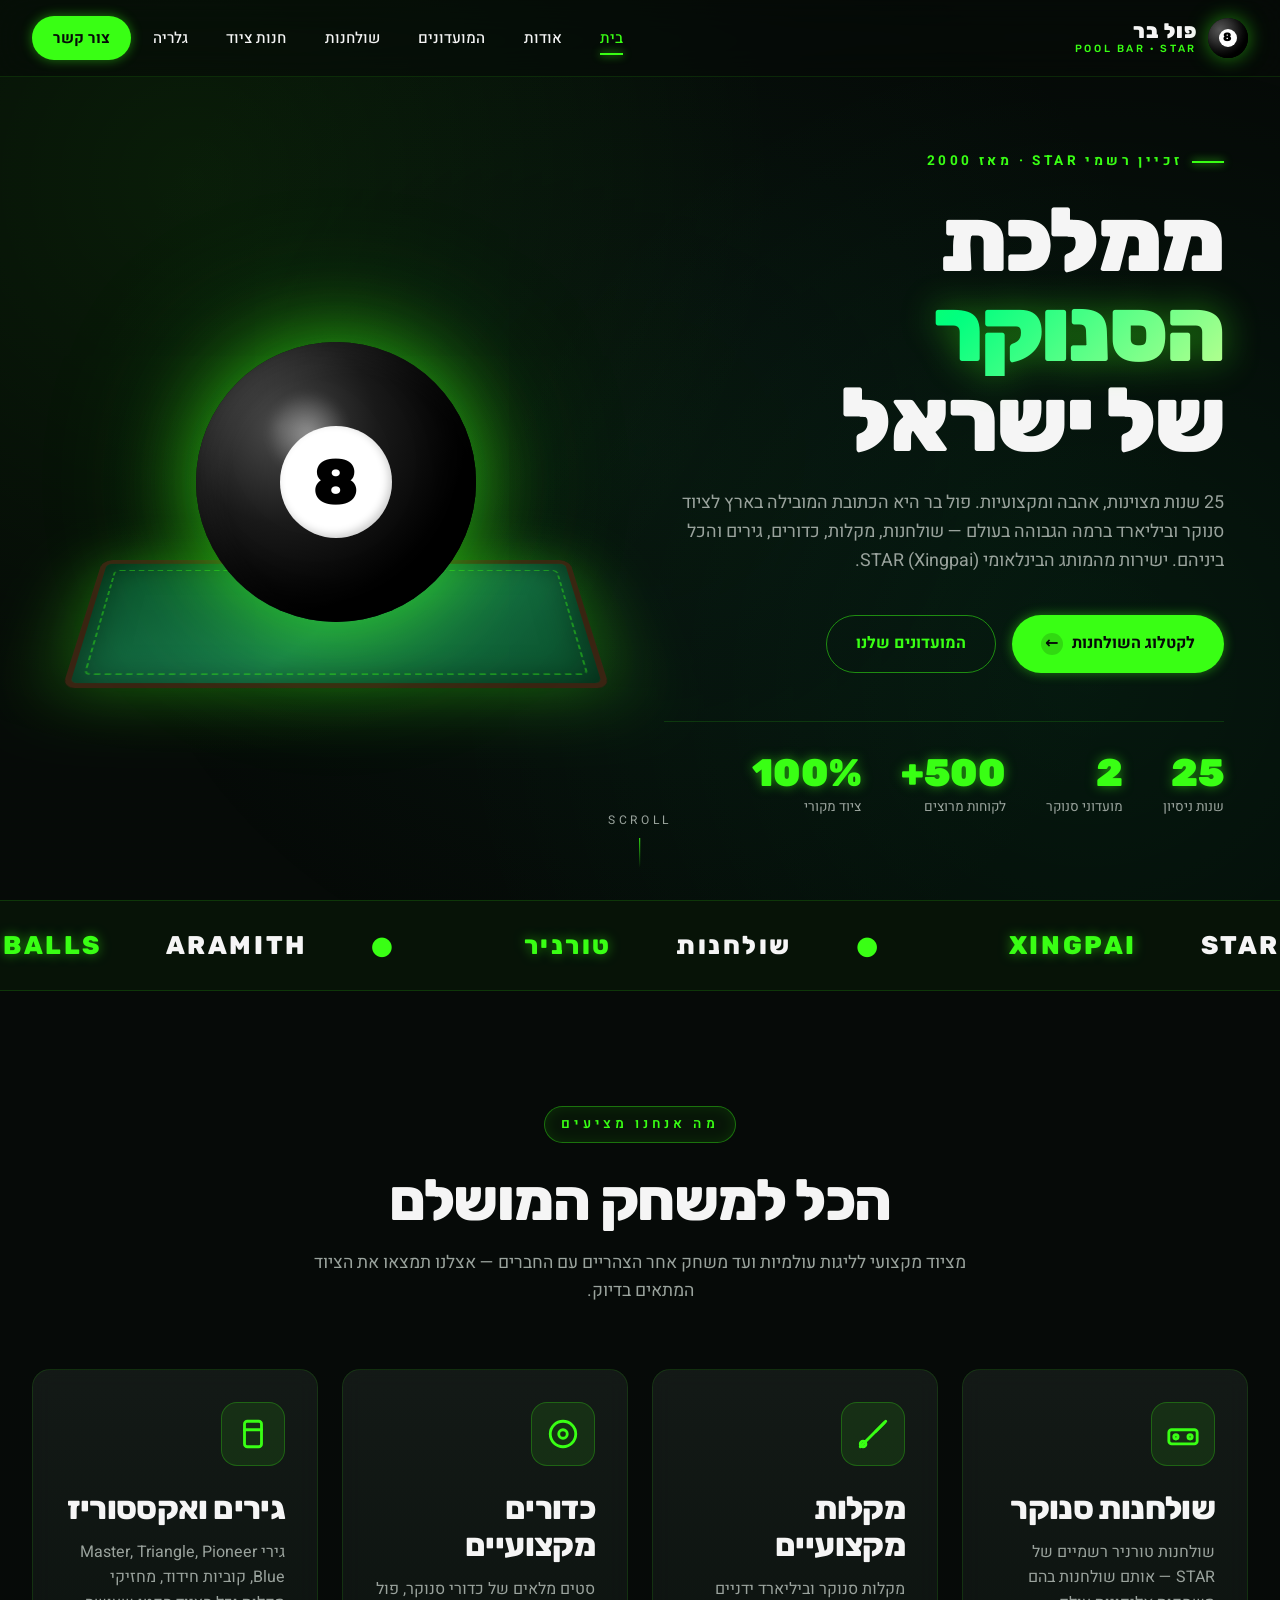
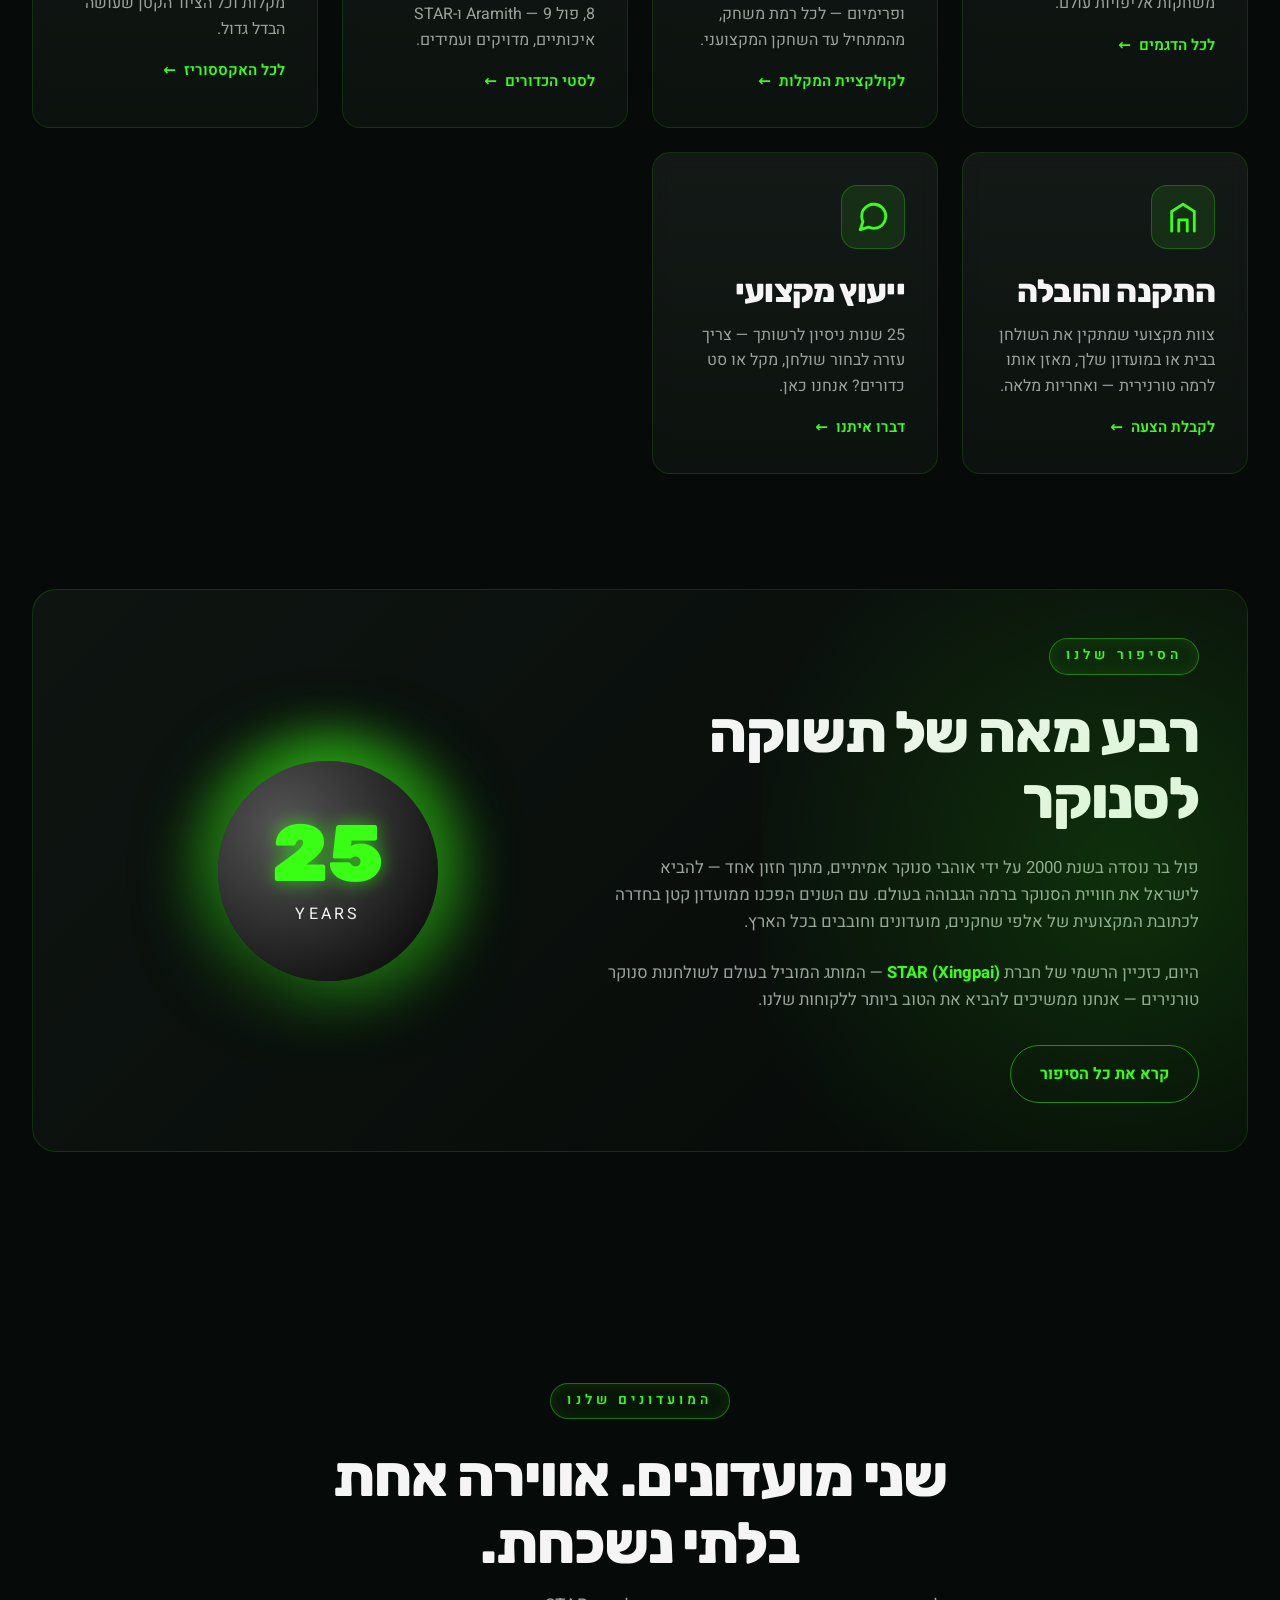
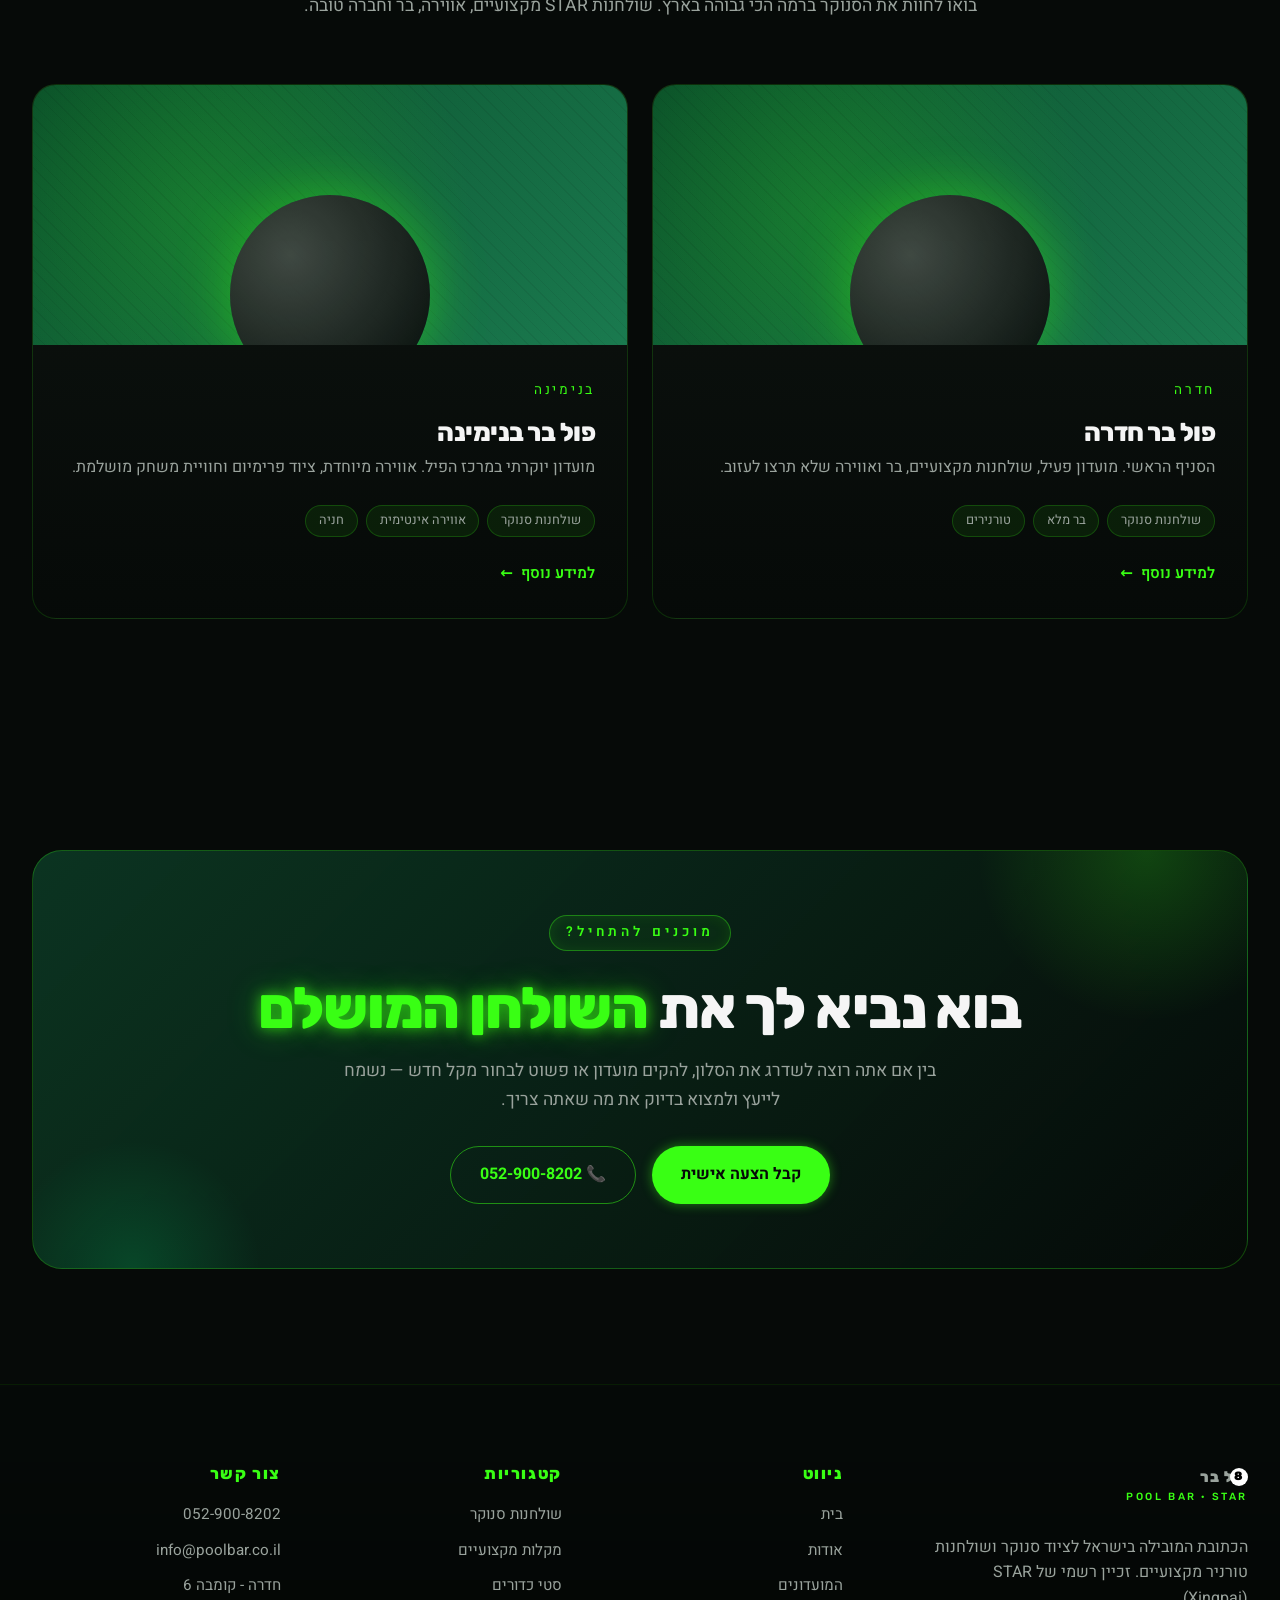
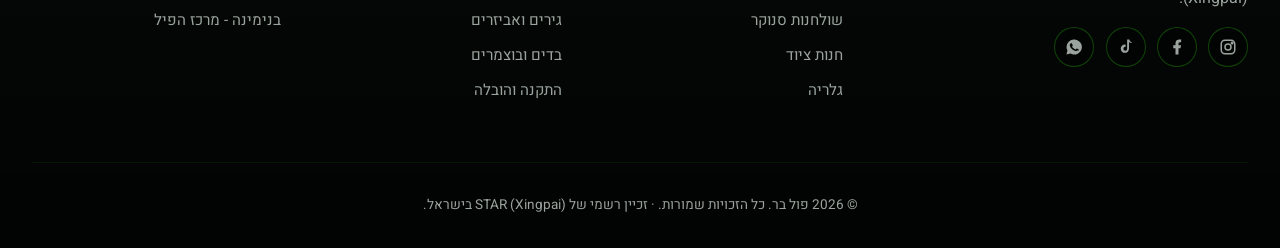
==== index.html @ 262bc98a "פול בר - אתר אינטרנט מקצועי לעסק סנוקר אתר רב-עמודי עם 7 עמודים: בית, אודות, מועדונים, שולחנות, חנות" ====
<!DOCTYPE html>
<html lang="he" dir="rtl">
<head>
  <meta charset="UTF-8" />
  <meta name="viewport" content="width=device-width, initial-scale=1.0" />
  <title>פול בר | ציוד סנוקר וביליארד מקצועי - זכיין רשמי STAR</title>
  <meta name="description" content="פול בר - 25 שנות מצוינות בעולם הסנוקר. זכיין רשמי של חברת STAR למכירת שולחנות סנוקר, מקלות, כדורים וציוד מקצועי. מועדוני סנוקר בחדרה ובנימינה." />
  <link rel="preconnect" href="https://fonts.googleapis.com" />
  <link rel="preconnect" href="https://fonts.gstatic.com" crossorigin />
  <link href="https://fonts.googleapis.com/css2?family=Heebo:wght@300;400;500;600;700;800;900&family=Rubik:wght@400;500;600;700;800;900&display=swap" rel="stylesheet" />
  <link rel="stylesheet" href="css/style.css" />
  <link rel="icon" href="data:image/svg+xml,<svg xmlns='http://www.w3.org/2000/svg' viewBox='0 0 32 32'><circle cx='16' cy='16' r='14' fill='%23000'/><circle cx='16' cy='16' r='6' fill='%23fff'/><text x='16' y='20' text-anchor='middle' font-family='Arial' font-weight='900' font-size='9' fill='%23000'>8</text></svg>" />
</head>
<body>
  <!-- Preloader -->
  <div class="preloader" id="preloader">
    <div class="preloader-ball"></div>
  </div>

  <!-- Navigation -->
  <nav class="nav" id="nav">
    <div class="container nav-inner">
      <a href="index.html" class="brand">
        <span class="brand-ball"></span>
        <span class="brand-text">
          פול בר
          <small>POOL BAR · STAR</small>
        </span>
      </a>
      <button class="menu-toggle" id="menuToggle" aria-label="Toggle menu">
        <span></span><span></span><span></span>
      </button>
      <ul class="nav-links" id="navLinks">
        <li><a href="index.html" class="active">בית</a></li>
        <li><a href="about.html">אודות</a></li>
        <li><a href="clubs.html">המועדונים</a></li>
        <li><a href="tables.html">שולחנות</a></li>
        <li><a href="shop.html">חנות ציוד</a></li>
        <li><a href="gallery.html">גלריה</a></li>
        <li><a href="contact.html" class="nav-cta">צור קשר</a></li>
      </ul>
    </div>
  </nav>

  <!-- HERO -->
  <header class="hero">
    <div class="container hero-grid">
      <div class="hero-text reveal">
        <span class="hero-eyebrow">זכיין רשמי STAR · מאז 2000</span>
        <h1 class="hero-title">
          ממלכת
          <span>הסנוקר</span>
          של ישראל
        </h1>
        <p class="hero-sub">
          25 שנות מצוינות, אהבה ומקצועיות. פול בר היא הכתובת המובילה בארץ לציוד סנוקר וביליארד ברמה הגבוהה בעולם — שולחנות, מקלות, כדורים, גירים והכל ביניהם. ישירות מהמותג הבינלאומי STAR (Xingpai).
        </p>
        <div class="hero-actions">
          <a href="tables.html" class="btn btn-primary">
            לקטלוג השולחנות
            <span class="btn-arrow">←</span>
          </a>
          <a href="clubs.html" class="btn btn-outline">המועדונים שלנו</a>
        </div>
        <div class="hero-stats">
          <div class="stat"><strong data-counter="25">25</strong><span>שנות ניסיון</span></div>
          <div class="stat"><strong data-counter="2">2</strong><span>מועדוני סנוקר</span></div>
          <div class="stat"><strong data-counter="500">500+</strong><span>לקוחות מרוצים</span></div>
          <div class="stat"><strong data-counter="100">100%</strong><span>ציוד מקורי</span></div>
        </div>
      </div>

      <div class="hero-visual">
        <div class="particles" id="particles"></div>
        <div class="orbit-balls">
          <span class="b b1"></span>
          <span class="b b2"></span>
          <span class="b b3"></span>
          <span class="b b4"></span>
        </div>
        <div class="eight-ball-3d"></div>
        <div class="pool-table-mini"></div>
      </div>
    </div>
    <div class="scroll-indicator">SCROLL</div>
  </header>

  <!-- Marquee -->
  <div class="marquee">
    <div class="marquee-track">
      <div class="marquee-item">STAR <span>XINGPAI</span></div>
      <div class="marquee-item">שולחנות <span>טורניר</span></div>
      <div class="marquee-item">ARAMITH <span>BALLS</span></div>
      <div class="marquee-item">STRACHAN <span>CLOTH</span></div>
      <div class="marquee-item">מקלות <span>פרימיום</span></div>
      <div class="marquee-item">חדרה <span>·</span> בנימינה</div>
      <div class="marquee-item">STAR <span>XINGPAI</span></div>
      <div class="marquee-item">שולחנות <span>טורניר</span></div>
      <div class="marquee-item">ARAMITH <span>BALLS</span></div>
      <div class="marquee-item">STRACHAN <span>CLOTH</span></div>
      <div class="marquee-item">מקלות <span>פרימיום</span></div>
      <div class="marquee-item">חדרה <span>·</span> בנימינה</div>
    </div>
  </div>

  <!-- Categories / What we offer -->
  <section>
    <div class="container">
      <div class="section-header reveal">
        <span class="eyebrow">מה אנחנו מציעים</span>
        <h2>הכל למשחק המושלם</h2>
        <p>מציוד מקצועי לליגות עולמיות ועד משחק אחר הצהריים עם החברים — אצלנו תמצאו את הציוד המתאים בדיוק.</p>
      </div>

      <div class="cards-grid reveal-stagger">
        <div class="card">
          <div class="card-icon">
            <svg width="34" height="34" viewBox="0 0 24 24" fill="none" stroke="currentColor" stroke-width="2" stroke-linecap="round" stroke-linejoin="round"><rect x="2" y="9" width="20" height="10" rx="2"/><circle cx="7" cy="14" r="1.5"/><circle cx="17" cy="14" r="1.5"/></svg>
          </div>
          <h3>שולחנות סנוקר</h3>
          <p>שולחנות טורניר רשמיים של STAR — אותם שולחנות בהם משחקות אליפויות עולם.</p>
          <a href="tables.html" class="card-link">לכל הדגמים</a>
        </div>

        <div class="card">
          <div class="card-icon">
            <svg width="34" height="34" viewBox="0 0 24 24" fill="none" stroke="currentColor" stroke-width="2" stroke-linecap="round" stroke-linejoin="round"><line x1="3" y1="21" x2="21" y2="3"/><circle cx="5" cy="19" r="2"/><line x1="14" y1="10" x2="20" y2="4"/></svg>
          </div>
          <h3>מקלות מקצועיים</h3>
          <p>מקלות סנוקר וביליארד ידניים ופרימיום — לכל רמת משחק, מהמתחיל עד השחקן המקצועני.</p>
          <a href="shop.html#cues" class="card-link">לקולקציית המקלות</a>
        </div>

        <div class="card">
          <div class="card-icon">
            <svg width="34" height="34" viewBox="0 0 24 24" fill="none" stroke="currentColor" stroke-width="2" stroke-linecap="round" stroke-linejoin="round"><circle cx="12" cy="12" r="9"/><circle cx="12" cy="12" r="3"/></svg>
          </div>
          <h3>כדורים מקצועיים</h3>
          <p>סטים מלאים של כדורי סנוקר, פול 8, פול 9 — Aramith ו-STAR איכותיים, מדויקים ועמידים.</p>
          <a href="shop.html#balls" class="card-link">לסטי הכדורים</a>
        </div>

        <div class="card">
          <div class="card-icon">
            <svg width="34" height="34" viewBox="0 0 24 24" fill="none" stroke="currentColor" stroke-width="2" stroke-linecap="round" stroke-linejoin="round"><rect x="6" y="3" width="12" height="18" rx="2"/><line x1="6" y1="9" x2="18" y2="9"/></svg>
          </div>
          <h3>גירים ואקססוריז</h3>
          <p>גירי Master, Triangle, Pioneer Blue, קוביות חידוד, מחזיקי מקלות וכל הציוד הקטן שעושה הבדל גדול.</p>
          <a href="shop.html#accessories" class="card-link">לכל האקססוריז</a>
        </div>

        <div class="card">
          <div class="card-icon">
            <svg width="34" height="34" viewBox="0 0 24 24" fill="none" stroke="currentColor" stroke-width="2" stroke-linecap="round" stroke-linejoin="round"><path d="M4 22V8l8-5 8 5v14"/><path d="M9 22v-8h6v8"/></svg>
          </div>
          <h3>התקנה והובלה</h3>
          <p>צוות מקצועי שמתקין את השולחן בבית או במועדון שלך, מאזן אותו לרמה טורנירית — ואחריות מלאה.</p>
          <a href="contact.html" class="card-link">לקבלת הצעה</a>
        </div>

        <div class="card">
          <div class="card-icon">
            <svg width="34" height="34" viewBox="0 0 24 24" fill="none" stroke="currentColor" stroke-width="2" stroke-linecap="round" stroke-linejoin="round"><path d="M21 11.5a8.38 8.38 0 0 1-.9 3.8 8.5 8.5 0 0 1-7.6 4.7 8.38 8.38 0 0 1-3.8-.9L3 21l1.9-5.7a8.38 8.38 0 0 1-.9-3.8 8.5 8.5 0 0 1 4.7-7.6 8.38 8.38 0 0 1 3.8-.9h.5a8.48 8.48 0 0 1 8 8v.5z"/></svg>
          </div>
          <h3>ייעוץ מקצועי</h3>
          <p>25 שנות ניסיון לרשותך — צריך עזרה לבחור שולחן, מקל או סט כדורים? אנחנו כאן.</p>
          <a href="contact.html" class="card-link">דברו איתנו</a>
        </div>
      </div>
    </div>
  </section>

  <!-- About teaser -->
  <section style="padding-top: 0;">
    <div class="container">
      <div class="feature-card reveal" style="display: grid; grid-template-columns: 1.2fr 1fr; gap: 2rem; align-items: center;">
        <div>
          <span class="eyebrow">הסיפור שלנו</span>
          <h2>רבע מאה של תשוקה לסנוקר</h2>
          <p style="color: var(--text-muted); margin: 1.5rem 0; font-size: 1.05rem;">
            פול בר נוסדה בשנת 2000 על ידי אוהבי סנוקר אמיתיים, מתוך חזון אחד — להביא לישראל את חוויית הסנוקר ברמה הגבוהה בעולם. עם השנים הפכנו ממועדון קטן בחדרה לכתובת המקצועית של אלפי שחקנים, מועדונים וחובבים בכל הארץ.
          </p>
          <p style="color: var(--text-muted); margin-bottom: 2rem; font-size: 1.05rem;">
            היום, כזכיין הרשמי של חברת <strong style="color: var(--neon-green);">STAR (Xingpai)</strong> — המותג המוביל בעולם לשולחנות סנוקר טורנירים — אנחנו ממשיכים להביא את הטוב ביותר ללקוחות שלנו.
          </p>
          <a href="about.html" class="btn btn-outline">קרא את כל הסיפור</a>
        </div>
        <div style="position: relative; height: 360px; display: flex; align-items: center; justify-content: center;">
          <div style="position: relative; width: 280px; height: 280px;">
            <div style="position: absolute; inset: 0; border-radius: 50%; background: conic-gradient(from 0deg, var(--neon-green), transparent 60%, var(--neon-green)); animation: brandSpin 8s linear infinite; opacity: 0.4; filter: blur(20px);"></div>
            <div style="position: absolute; inset: 30px; border-radius: 50%; background: radial-gradient(circle at 30% 30%, #555, #000); box-shadow: 0 0 80px rgba(57, 255, 20, 0.5);"></div>
            <div style="position: absolute; inset: 0; display: flex; align-items: center; justify-content: center;">
              <div style="text-align: center; z-index: 2;">
                <div style="font-family: var(--font-display); font-size: 5rem; font-weight: 900; color: var(--neon-green); line-height: 1; text-shadow: 0 0 20px rgba(57,255,20,0.6);">25</div>
                <div style="color: var(--white); font-size: 1rem; letter-spacing: 0.2em; margin-top: 0.5rem;">YEARS</div>
              </div>
            </div>
          </div>
        </div>
      </div>
    </div>
  </section>

  <!-- Clubs preview -->
  <section>
    <div class="container">
      <div class="section-header reveal">
        <span class="eyebrow">המועדונים שלנו</span>
        <h2>שני מועדונים. אווירה אחת בלתי נשכחת.</h2>
        <p>בואו לחוות את הסנוקר ברמה הכי גבוהה בארץ. שולחנות STAR מקצועיים, אווירה, בר וחברה טובה.</p>
      </div>
      <div class="cards-grid">
        <div class="club-card reveal">
          <div class="club-visual"></div>
          <div class="club-info">
            <span class="city">חדרה</span>
            <h3>פול בר חדרה</h3>
            <p style="color: var(--text-muted); margin: 0.5rem 0;">הסניף הראשי. מועדון פעיל, שולחנות מקצועיים, בר ואווירה שלא תרצו לעזוב.</p>
            <div class="club-features">
              <span>שולחנות סנוקר</span>
              <span>בר מלא</span>
              <span>טורנירים</span>
            </div>
            <a href="clubs.html#hadera" class="card-link">למידע נוסף</a>
          </div>
        </div>

        <div class="club-card reveal">
          <div class="club-visual"></div>
          <div class="club-info">
            <span class="city">בנימינה</span>
            <h3>פול בר בנימינה</h3>
            <p style="color: var(--text-muted); margin: 0.5rem 0;">מועדון יוקרתי במרכז הפיל. אווירה מיוחדת, ציוד פרימיום וחוויית משחק מושלמת.</p>
            <div class="club-features">
              <span>שולחנות סנוקר</span>
              <span>אווירה אינטימית</span>
              <span>חניה</span>
            </div>
            <a href="clubs.html#binyamina" class="card-link">למידע נוסף</a>
          </div>
        </div>
      </div>
    </div>
  </section>

  <!-- CTA -->
  <section>
    <div class="container">
      <div class="cta-banner reveal">
        <span class="eyebrow">מוכנים להתחיל?</span>
        <h2>בוא נביא לך את <span class="text-neon">השולחן המושלם</span></h2>
        <p>בין אם אתה רוצה לשדרג את הסלון, להקים מועדון או פשוט לבחור מקל חדש — נשמח לייעץ ולמצוא בדיוק את מה שאתה צריך.</p>
        <div class="hero-actions" style="justify-content: center;">
          <a href="contact.html" class="btn btn-primary">קבל הצעה אישית</a>
          <a href="tel:0529008202" class="btn btn-outline">📞 052-900-8202</a>
        </div>
      </div>
    </div>
  </section>

  <!-- Footer -->
  <footer class="footer">
    <div class="container">
      <div class="footer-grid">
        <div>
          <a href="index.html" class="brand" style="margin-bottom: 1rem;">
            <span class="brand-ball"></span>
            <span class="brand-text">
              פול בר
              <small>POOL BAR · STAR</small>
            </span>
          </a>
          <p style="color: var(--text-muted); margin-top: 1rem; max-width: 320px;">
            הכתובת המובילה בישראל לציוד סנוקר ושולחנות טורניר מקצועיים. זכיין רשמי של STAR (Xingpai).
          </p>
          <div class="social-links">
            <a href="#" aria-label="Instagram">
              <svg fill="none" stroke="currentColor" stroke-width="2" viewBox="0 0 24 24"><rect x="3" y="3" width="18" height="18" rx="5"/><circle cx="12" cy="12" r="4"/><circle cx="17.5" cy="6.5" r="1" fill="currentColor"/></svg>
            </a>
            <a href="#" aria-label="Facebook">
              <svg fill="currentColor" viewBox="0 0 24 24"><path d="M14 13.5h2.5l1-4H14v-2c0-1 .5-2 2-2h1.5V2.1A26.5 26.5 0 0015.1 2C12.5 2 10 3.5 10 6.5v3H7v4h3V22h4v-8.5z"/></svg>
            </a>
            <a href="#" aria-label="TikTok">
              <svg fill="currentColor" viewBox="0 0 24 24"><path d="M19.5 6.5a5.5 5.5 0 01-3.5-1.2v9a5.5 5.5 0 11-5.5-5.5c.3 0 .6 0 1 .1v3a2.5 2.5 0 102 2.4V2h3a3.5 3.5 0 003 3.5z"/></svg>
            </a>
            <a href="#" aria-label="WhatsApp">
              <svg fill="currentColor" viewBox="0 0 24 24"><path d="M12 2A10 10 0 002 12c0 1.7.4 3.3 1.2 4.7L2 22l5.4-1.4A10 10 0 1012 2zm5.4 14.1c-.2.6-1.3 1.2-1.8 1.3-.5.1-1.1.1-1.7-.1-.4-.1-.9-.3-1.6-.6-2.8-1.2-4.6-4-4.8-4.2-.1-.2-1.1-1.5-1.1-2.8s.7-2 1-2.3c.2-.2.6-.3.8-.3h.6c.2 0 .4 0 .6.5l.9 2c.1.2.1.3 0 .5l-.3.5-.4.5c-.1.1-.3.3-.1.6.2.3.8 1.3 1.8 2.1 1.2 1.1 2.2 1.4 2.5 1.5.3.1.5.1.7-.1l.8-1c.2-.2.4-.2.6-.1l1.9.9c.3.2.5.2.6.4.1.2.1.9-.2 1.5z"/></svg>
            </a>
          </div>
        </div>

        <div>
          <h4>ניווט</h4>
          <ul>
            <li><a href="index.html">בית</a></li>
            <li><a href="about.html">אודות</a></li>
            <li><a href="clubs.html">המועדונים</a></li>
            <li><a href="tables.html">שולחנות סנוקר</a></li>
            <li><a href="shop.html">חנות ציוד</a></li>
            <li><a href="gallery.html">גלריה</a></li>
          </ul>
        </div>

        <div>
          <h4>קטגוריות</h4>
          <ul>
            <li><a href="shop.html#tables">שולחנות סנוקר</a></li>
            <li><a href="shop.html#cues">מקלות מקצועיים</a></li>
            <li><a href="shop.html#balls">סטי כדורים</a></li>
            <li><a href="shop.html#chalk">גירים ואביזרים</a></li>
            <li><a href="shop.html#cloth">בדים ובוצמרים</a></li>
            <li><a href="contact.html">התקנה והובלה</a></li>
          </ul>
        </div>

        <div>
          <h4>צור קשר</h4>
          <ul>
            <li><a href="tel:0529008202">052-900-8202</a></li>
            <li><a href="mailto:info@poolbar.co.il">info@poolbar.co.il</a></li>
            <li><a href="#">חדרה - קומבה 6</a></li>
            <li><a href="#">בנימינה - מרכז הפיל</a></li>
          </ul>
        </div>
      </div>

      <div class="footer-bottom">
        <p>&copy; <span id="year">2026</span> פול בר. כל הזכויות שמורות. · זכיין רשמי של STAR (Xingpai) בישראל.</p>
      </div>
    </div>
  </footer>

  <script src="js/main.js"></script>
</body>
</html>
---- css/style.css ----
/* ============================================
   POOL BAR - Snooker Equipment & Clubs
   Premium Neon Theme
   ============================================ */

:root {
  --neon-green: #39ff14;
  --neon-green-soft: #00ff7f;
  --neon-green-dark: #0d8a2c;
  --felt-green: #0f5132;
  --felt-green-bright: #1a7a4f;
  --pool-black: #060a08;
  --pool-black-soft: #0f1612;
  --pool-gray: #1a201d;
  --chalk-blue: #2196f3;
  --ball-red: #ff2d2d;
  --ball-yellow: #ffd60a;
  --gold: #d4af37;
  --white: #f5f5f5;
  --text-muted: #9aa39d;

  --font-display: 'Rubik', 'Heebo', system-ui, -apple-system, sans-serif;
  --font-body: 'Heebo', 'Rubik', system-ui, sans-serif;

  --shadow-neon: 0 0 20px rgba(57, 255, 20, 0.6), 0 0 40px rgba(57, 255, 20, 0.3);
  --shadow-neon-soft: 0 0 12px rgba(57, 255, 20, 0.45);
  --shadow-card: 0 20px 60px rgba(0, 0, 0, 0.6);
  --shadow-deep: 0 30px 90px rgba(0, 0, 0, 0.8);
}

* { margin: 0; padding: 0; box-sizing: border-box; }

html { scroll-behavior: smooth; }

body {
  font-family: var(--font-body);
  background: var(--pool-black);
  color: var(--white);
  direction: rtl;
  overflow-x: hidden;
  line-height: 1.6;
  min-height: 100vh;
  position: relative;
}

/* Ambient background */
body::before {
  content: '';
  position: fixed;
  inset: 0;
  background:
    radial-gradient(circle at 15% 20%, rgba(57, 255, 20, 0.08), transparent 45%),
    radial-gradient(circle at 85% 75%, rgba(0, 255, 127, 0.06), transparent 50%),
    radial-gradient(circle at 50% 50%, rgba(15, 81, 50, 0.15), transparent 70%);
  pointer-events: none;
  z-index: 0;
}

body::after {
  content: '';
  position: fixed;
  inset: 0;
  background-image:
    repeating-linear-gradient(0deg, rgba(57, 255, 20, 0.02) 0 1px, transparent 1px 4px);
  pointer-events: none;
  z-index: 0;
  opacity: 0.4;
}

a { color: inherit; text-decoration: none; }
img { max-width: 100%; display: block; }
button { font: inherit; cursor: pointer; border: none; background: none; color: inherit; }

/* ============================================
   TYPOGRAPHY
   ============================================ */
h1, h2, h3, h4 {
  font-family: var(--font-display);
  font-weight: 800;
  letter-spacing: -0.02em;
  line-height: 1.15;
}

h1 { font-size: clamp(2.4rem, 6vw, 5rem); }
h2 { font-size: clamp(2rem, 4.5vw, 3.6rem); }
h3 { font-size: clamp(1.4rem, 2.5vw, 2rem); }

.text-neon {
  color: var(--neon-green);
  text-shadow: 0 0 14px rgba(57, 255, 20, 0.7), 0 0 32px rgba(57, 255, 20, 0.4);
}

.eyebrow {
  display: inline-block;
  font-size: 0.85rem;
  letter-spacing: 0.3em;
  color: var(--neon-green);
  text-transform: uppercase;
  font-weight: 600;
  padding: 0.4rem 1rem;
  border: 1px solid rgba(57, 255, 20, 0.4);
  border-radius: 999px;
  margin-bottom: 1.5rem;
  background: rgba(57, 255, 20, 0.05);
  box-shadow: inset 0 0 14px rgba(57, 255, 20, 0.1);
}

/* ============================================
   LAYOUT
   ============================================ */
.container {
  max-width: 1280px;
  margin: 0 auto;
  padding: 0 clamp(1rem, 3vw, 2rem);
  position: relative;
  z-index: 2;
}

section { padding: clamp(4rem, 9vw, 8rem) 0; position: relative; z-index: 1; }

/* ============================================
   PRELOADER
   ============================================ */
.preloader {
  position: fixed;
  inset: 0;
  background: var(--pool-black);
  display: flex;
  align-items: center;
  justify-content: center;
  z-index: 10000;
  transition: opacity 0.8s ease, visibility 0.8s;
}
.preloader.hidden { opacity: 0; visibility: hidden; }

.preloader-ball {
  width: 90px; height: 90px;
  border-radius: 50%;
  background: radial-gradient(circle at 30% 30%, #444 0%, #000 60%, #000 100%);
  position: relative;
  animation: preloaderBounce 1.2s ease-in-out infinite;
  box-shadow: 0 0 60px rgba(57, 255, 20, 0.6), inset -10px -10px 20px rgba(0,0,0,0.6);
}
.preloader-ball::after {
  content: '8';
  position: absolute;
  inset: 0; margin: auto;
  width: 38px; height: 38px;
  background: #fff;
  border-radius: 50%;
  display: flex; align-items: center; justify-content: center;
  font-weight: 900; color: #000;
  font-family: var(--font-display);
}

@keyframes preloaderBounce {
  0%, 100% { transform: translateY(0) scale(1); }
  50% { transform: translateY(-30px) scale(1.05); }
}

/* ============================================
   NAVIGATION
   ============================================ */
.nav {
  position: fixed;
  top: 0; left: 0; right: 0;
  z-index: 100;
  padding: 1rem 0;
  background: rgba(6, 10, 8, 0.6);
  backdrop-filter: blur(18px);
  -webkit-backdrop-filter: blur(18px);
  border-bottom: 1px solid rgba(57, 255, 20, 0.12);
  transition: padding 0.3s ease, background 0.3s ease;
}

.nav.scrolled {
  padding: 0.6rem 0;
  background: rgba(6, 10, 8, 0.88);
}

.nav-inner {
  display: flex;
  justify-content: space-between;
  align-items: center;
  gap: 1.5rem;
}

.brand {
  display: flex;
  align-items: center;
  gap: 0.7rem;
  font-family: var(--font-display);
  font-weight: 900;
  font-size: 1.3rem;
  letter-spacing: 0.05em;
}

.brand-ball {
  width: 40px; height: 40px;
  border-radius: 50%;
  background: radial-gradient(circle at 30% 30%, #555 0%, #000 70%);
  position: relative;
  box-shadow: 0 0 20px rgba(57, 255, 20, 0.5), inset -5px -5px 10px rgba(0,0,0,0.6);
  animation: brandSpin 8s linear infinite;
}
.brand-ball::after {
  content: '8';
  position: absolute;
  inset: 0; margin: auto;
  width: 18px; height: 18px;
  background: #fff;
  border-radius: 50%;
  display: flex; align-items: center; justify-content: center;
  font-weight: 900; color: #000;
  font-size: 0.75rem;
}

@keyframes brandSpin {
  to { transform: rotate(360deg); }
}

.brand-text { line-height: 1; }
.brand-text small {
  display: block;
  font-size: 0.65rem;
  letter-spacing: 0.25em;
  color: var(--neon-green);
  margin-top: 3px;
  font-weight: 500;
}

.nav-links {
  display: flex;
  list-style: none;
  gap: 0.4rem;
  align-items: center;
}

.nav-links a {
  display: inline-block;
  padding: 0.55rem 1rem;
  font-size: 0.95rem;
  font-weight: 500;
  border-radius: 8px;
  position: relative;
  transition: color 0.25s ease, background 0.25s ease;
}

.nav-links a::after {
  content: '';
  position: absolute;
  bottom: 4px; left: 50%;
  width: 0; height: 2px;
  background: var(--neon-green);
  box-shadow: 0 0 8px var(--neon-green);
  transition: width 0.3s ease, left 0.3s ease;
}
.nav-links a:hover::after,
.nav-links a.active::after { width: calc(100% - 2rem); left: 1rem; }
.nav-links a:hover, .nav-links a.active { color: var(--neon-green); }

.nav-cta {
  background: var(--neon-green);
  color: var(--pool-black) !important;
  padding: 0.6rem 1.3rem !important;
  border-radius: 999px !important;
  font-weight: 700 !important;
  box-shadow: var(--shadow-neon-soft);
  transition: transform 0.25s ease, box-shadow 0.25s ease;
}
.nav-cta:hover { transform: translateY(-2px); box-shadow: var(--shadow-neon); }
.nav-cta::after { display: none; }

.menu-toggle {
  display: none;
  width: 42px; height: 42px;
  border-radius: 8px;
  border: 1px solid rgba(57, 255, 20, 0.3);
  flex-direction: column;
  align-items: center;
  justify-content: center;
  gap: 5px;
}
.menu-toggle span {
  display: block;
  width: 20px; height: 2px;
  background: var(--neon-green);
  transition: transform 0.3s ease, opacity 0.3s ease;
}
.menu-toggle.active span:nth-child(1) { transform: translateY(7px) rotate(45deg); }
.menu-toggle.active span:nth-child(2) { opacity: 0; }
.menu-toggle.active span:nth-child(3) { transform: translateY(-7px) rotate(-45deg); }

@media (max-width: 960px) {
  .menu-toggle { display: flex; }
  .nav-links {
    position: fixed;
    top: 70px; left: 0; right: 0;
    flex-direction: column;
    background: rgba(6, 10, 8, 0.97);
    backdrop-filter: blur(20px);
    padding: 2rem;
    gap: 0.5rem;
    transform: translateY(-200%);
    transition: transform 0.4s ease;
    border-bottom: 1px solid rgba(57, 255, 20, 0.2);
  }
  .nav-links.open { transform: translateY(0); }
  .nav-links a { display: block; width: 100%; text-align: center; padding: 1rem; }
}

/* ============================================
   HERO
   ============================================ */
.hero {
  min-height: 100vh;
  padding: 8rem 0 4rem;
  display: flex;
  align-items: center;
  position: relative;
  overflow: hidden;
}

.hero-grid {
  display: grid;
  grid-template-columns: 1fr 1fr;
  gap: 3rem;
  align-items: center;
}

@media (max-width: 960px) {
  .hero-grid { grid-template-columns: 1fr; gap: 2rem; text-align: center; }
}

.hero-eyebrow {
  display: inline-flex;
  align-items: center;
  gap: 0.6rem;
  font-size: 0.85rem;
  letter-spacing: 0.25em;
  color: var(--neon-green);
  font-weight: 700;
  margin-bottom: 1.5rem;
  text-transform: uppercase;
}
.hero-eyebrow::before {
  content: '';
  width: 32px; height: 2px;
  background: var(--neon-green);
  box-shadow: 0 0 8px var(--neon-green);
}

.hero-title {
  font-size: clamp(2.6rem, 7vw, 6rem);
  font-weight: 900;
  line-height: 1;
  margin-bottom: 1.5rem;
}
.hero-title span {
  display: block;
  background: linear-gradient(135deg, #39ff14, #00ff7f 50%, #b8ff8f);
  -webkit-background-clip: text;
  background-clip: text;
  color: transparent;
  filter: drop-shadow(0 0 18px rgba(57, 255, 20, 0.45));
}

.hero-sub {
  font-size: clamp(1rem, 1.4vw, 1.25rem);
  color: var(--text-muted);
  margin-bottom: 2.5rem;
  max-width: 560px;
}
@media (max-width: 960px) { .hero-sub { margin-inline: auto; } }

.hero-actions {
  display: flex;
  gap: 1rem;
  flex-wrap: wrap;
}
@media (max-width: 960px) { .hero-actions { justify-content: center; } }

/* Stats row */
.hero-stats {
  display: flex;
  gap: 2.5rem;
  margin-top: 3rem;
  padding-top: 2rem;
  border-top: 1px solid rgba(57, 255, 20, 0.15);
  flex-wrap: wrap;
}
@media (max-width: 960px) { .hero-stats { justify-content: center; } }

.stat strong {
  display: block;
  font-family: var(--font-display);
  font-size: clamp(1.8rem, 3vw, 2.5rem);
  color: var(--neon-green);
  text-shadow: 0 0 12px rgba(57, 255, 20, 0.5);
  font-weight: 900;
  line-height: 1;
}
.stat span { font-size: 0.85rem; color: var(--text-muted); margin-top: 4px; display: block; }

/* Hero 3D Ball Display */
.hero-visual {
  position: relative;
  height: clamp(420px, 60vh, 620px);
  display: flex;
  align-items: center;
  justify-content: center;
}

.pool-table-mini {
  position: absolute;
  bottom: 8%;
  left: 50%;
  transform: translateX(-50%) perspective(800px) rotateX(45deg);
  width: 90%;
  height: 180px;
  background: linear-gradient(135deg, #0a4d2a, #1a7a4f 50%, #0a4d2a);
  border: 6px solid #3a2412;
  border-radius: 12px;
  box-shadow:
    0 0 80px rgba(57, 255, 20, 0.4),
    inset 0 0 40px rgba(0, 0, 0, 0.5);
}
.pool-table-mini::before {
  content: '';
  position: absolute;
  inset: 10px;
  border: 2px dashed rgba(57, 255, 20, 0.4);
  border-radius: 6px;
}

.eight-ball-3d {
  position: relative;
  width: clamp(180px, 28vw, 280px);
  aspect-ratio: 1;
  border-radius: 50%;
  background:
    radial-gradient(circle at 30% 30%, #4a4a4a 0%, #1a1a1a 35%, #000 70%);
  box-shadow:
    0 0 80px rgba(57, 255, 20, 0.6),
    0 0 160px rgba(57, 255, 20, 0.3),
    inset -25px -25px 50px rgba(0, 0, 0, 0.8),
    inset 15px 15px 30px rgba(255, 255, 255, 0.05);
  animation: ballFloat 4s ease-in-out infinite;
  z-index: 2;
}

.eight-ball-3d::before {
  content: '';
  position: absolute;
  top: 18%; left: 25%;
  width: 30%; height: 30%;
  background: radial-gradient(circle, rgba(255,255,255,0.45) 0%, transparent 70%);
  border-radius: 50%;
  filter: blur(5px);
}

.eight-ball-3d::after {
  content: '8';
  position: absolute;
  inset: 0; margin: auto;
  width: 40%; height: 40%;
  background: #fff;
  border-radius: 50%;
  display: flex;
  align-items: center;
  justify-content: center;
  font-family: var(--font-display);
  font-weight: 900;
  font-size: clamp(2.5rem, 5vw, 4.5rem);
  color: #000;
  box-shadow: inset -3px -3px 8px rgba(0,0,0,0.2);
}

@keyframes ballFloat {
  0%, 100% { transform: translateY(0) rotate(0deg); }
  50% { transform: translateY(-20px) rotate(8deg); }
}

/* Orbiting balls */
.orbit-balls {
  position: absolute;
  inset: 0;
  pointer-events: none;
}
.orbit-balls .b {
  position: absolute;
  width: 38px; height: 38px;
  border-radius: 50%;
  top: 50%; left: 50%;
  transform-origin: 0 0;
}
.orbit-balls .b::after {
  content: '';
  position: absolute;
  top: 15%; left: 25%;
  width: 30%; height: 30%;
  background: radial-gradient(circle, rgba(255,255,255,0.5), transparent 70%);
  border-radius: 50%;
  filter: blur(2px);
}
.orbit-balls .b1 { background: radial-gradient(circle at 30% 30%, #ff9a3c, #d62828); animation: orbit1 12s linear infinite; }
.orbit-balls .b2 { background: radial-gradient(circle at 30% 30%, #ffd60a, #b89200); animation: orbit2 16s linear infinite; }
.orbit-balls .b3 { background: radial-gradient(circle at 30% 30%, #6acdff, #1f6db0); animation: orbit3 20s linear infinite; }
.orbit-balls .b4 { background: radial-gradient(circle at 30% 30%, #fff, #d0d0d0); animation: orbit4 14s linear infinite; }

@keyframes orbit1 {
  from { transform: rotate(0deg) translateX(200px) rotate(0deg); }
  to { transform: rotate(360deg) translateX(200px) rotate(-360deg); }
}
@keyframes orbit2 {
  from { transform: rotate(120deg) translateX(230px) rotate(-120deg); }
  to { transform: rotate(480deg) translateX(230px) rotate(-480deg); }
}
@keyframes orbit3 {
  from { transform: rotate(240deg) translateX(180px) rotate(-240deg); }
  to { transform: rotate(600deg) translateX(180px) rotate(-600deg); }
}
@keyframes orbit4 {
  from { transform: rotate(60deg) translateX(250px) rotate(-60deg); }
  to { transform: rotate(420deg) translateX(250px) rotate(-420deg); }
}

@media (max-width: 600px) {
  .orbit-balls .b { width: 26px; height: 26px; }
  @keyframes orbit1 {
    from { transform: rotate(0deg) translateX(130px) rotate(0deg); }
    to { transform: rotate(360deg) translateX(130px) rotate(-360deg); }
  }
}

/* Floating particles */
.particles {
  position: absolute;
  inset: 0;
  pointer-events: none;
  overflow: hidden;
}
.particle {
  position: absolute;
  width: 4px; height: 4px;
  background: var(--neon-green);
  border-radius: 50%;
  box-shadow: 0 0 10px var(--neon-green);
  opacity: 0;
  animation: float 8s linear infinite;
}
@keyframes float {
  0% { transform: translateY(100vh) translateX(0); opacity: 0; }
  10% { opacity: 0.9; }
  90% { opacity: 0.9; }
  100% { transform: translateY(-10vh) translateX(50px); opacity: 0; }
}

/* ============================================
   BUTTONS
   ============================================ */
.btn {
  display: inline-flex;
  align-items: center;
  gap: 0.6rem;
  padding: 0.95rem 1.8rem;
  border-radius: 999px;
  font-weight: 700;
  font-size: 1rem;
  cursor: pointer;
  transition: transform 0.25s ease, box-shadow 0.25s ease, background 0.25s ease;
  position: relative;
  overflow: hidden;
  text-decoration: none;
  white-space: nowrap;
}
.btn-primary {
  background: var(--neon-green);
  color: var(--pool-black);
  box-shadow: var(--shadow-neon-soft);
}
.btn-primary:hover {
  transform: translateY(-3px);
  box-shadow: var(--shadow-neon);
}
.btn-primary::before {
  content: '';
  position: absolute;
  inset: 0;
  background: linear-gradient(120deg, transparent 30%, rgba(255,255,255,0.4) 50%, transparent 70%);
  transform: translateX(-100%);
  transition: transform 0.6s ease;
}
.btn-primary:hover::before { transform: translateX(100%); }

.btn-outline {
  background: transparent;
  color: var(--neon-green);
  border: 1.5px solid rgba(57, 255, 20, 0.5);
}
.btn-outline:hover {
  background: rgba(57, 255, 20, 0.1);
  border-color: var(--neon-green);
  box-shadow: var(--shadow-neon-soft);
  transform: translateY(-3px);
}

.btn-arrow {
  width: 22px; height: 22px;
  border-radius: 50%;
  background: rgba(0,0,0,0.15);
  display: inline-flex;
  align-items: center;
  justify-content: center;
}

/* ============================================
   SECTION HEADERS
   ============================================ */
.section-header {
  text-align: center;
  max-width: 700px;
  margin: 0 auto 4rem;
}
.section-header p {
  color: var(--text-muted);
  margin-top: 1rem;
  font-size: 1.1rem;
}

/* ============================================
   CARDS
   ============================================ */
.cards-grid {
  display: grid;
  grid-template-columns: repeat(auto-fit, minmax(280px, 1fr));
  gap: 1.5rem;
}

.card {
  position: relative;
  padding: 2rem;
  background: linear-gradient(180deg, rgba(26, 32, 29, 0.7), rgba(15, 22, 18, 0.7));
  border: 1px solid rgba(57, 255, 20, 0.12);
  border-radius: 18px;
  overflow: hidden;
  transition: transform 0.35s ease, border-color 0.35s ease, box-shadow 0.35s ease;
  backdrop-filter: blur(10px);
}

.card::before {
  content: '';
  position: absolute;
  inset: -1px;
  border-radius: 18px;
  padding: 1px;
  background: linear-gradient(135deg, var(--neon-green), transparent 50%);
  -webkit-mask:
    linear-gradient(#000 0 0) content-box,
    linear-gradient(#000 0 0);
  -webkit-mask-composite: xor;
          mask-composite: exclude;
  opacity: 0;
  transition: opacity 0.4s ease;
  pointer-events: none;
}

.card:hover {
  transform: translateY(-8px);
  border-color: rgba(57, 255, 20, 0.4);
  box-shadow: 0 25px 50px rgba(0,0,0,0.5), 0 0 60px rgba(57, 255, 20, 0.15);
}
.card:hover::before { opacity: 1; }

.card-icon {
  width: 64px; height: 64px;
  border-radius: 16px;
  background: rgba(57, 255, 20, 0.1);
  border: 1px solid rgba(57, 255, 20, 0.25);
  display: flex;
  align-items: center;
  justify-content: center;
  font-size: 1.8rem;
  margin-bottom: 1.5rem;
  position: relative;
  color: var(--neon-green);
}
.card-icon::after {
  content: '';
  position: absolute;
  inset: 0;
  border-radius: 16px;
  box-shadow: 0 0 30px rgba(57, 255, 20, 0.4);
  opacity: 0;
  transition: opacity 0.3s ease;
}
.card:hover .card-icon::after { opacity: 1; }

.card h3 {
  margin-bottom: 0.8rem;
  color: var(--white);
}
.card p { color: var(--text-muted); margin-bottom: 1rem; }

.card-link {
  display: inline-flex;
  align-items: center;
  gap: 0.5rem;
  color: var(--neon-green);
  font-weight: 600;
  font-size: 0.95rem;
}
.card-link::after {
  content: '←';
  transition: transform 0.3s ease;
}
.card:hover .card-link::after { transform: translateX(-6px); }

/* ============================================
   FEATURE CARDS (big)
   ============================================ */
.feature-card {
  position: relative;
  padding: 3rem;
  border-radius: 24px;
  background: linear-gradient(135deg, rgba(15, 22, 18, 0.95), rgba(6, 10, 8, 0.95));
  border: 1px solid rgba(57, 255, 20, 0.15);
  overflow: hidden;
}
.feature-card::before {
  content: '';
  position: absolute;
  top: -50%; right: -20%;
  width: 60%; height: 200%;
  background: radial-gradient(circle, rgba(57, 255, 20, 0.15), transparent 60%);
  pointer-events: none;
}

/* ============================================
   FOOTER
   ============================================ */
.footer {
  background: linear-gradient(180deg, transparent, rgba(0,0,0,0.6));
  padding: 5rem 0 2rem;
  border-top: 1px solid rgba(57, 255, 20, 0.1);
  position: relative;
  z-index: 2;
}

.footer-grid {
  display: grid;
  grid-template-columns: 1.5fr 1fr 1fr 1fr;
  gap: 2rem;
  margin-bottom: 3rem;
}
@media (max-width: 768px) { .footer-grid { grid-template-columns: 1fr 1fr; } }
@media (max-width: 480px) { .footer-grid { grid-template-columns: 1fr; } }

.footer h4 {
  font-size: 1rem;
  color: var(--neon-green);
  margin-bottom: 1.2rem;
  letter-spacing: 0.1em;
  text-transform: uppercase;
}
.footer ul { list-style: none; }
.footer li { margin-bottom: 0.6rem; }
.footer a {
  color: var(--text-muted);
  font-size: 0.95rem;
  transition: color 0.25s ease, transform 0.25s ease;
  display: inline-block;
}
.footer a:hover { color: var(--neon-green); transform: translateX(-3px); }

.footer-bottom {
  padding-top: 2rem;
  border-top: 1px solid rgba(57, 255, 20, 0.08);
  text-align: center;
  color: var(--text-muted);
  font-size: 0.85rem;
}

.social-links {
  display: flex;
  gap: 0.7rem;
  margin-top: 1rem;
}
.social-links a {
  width: 40px; height: 40px;
  border-radius: 50%;
  border: 1px solid rgba(57, 255, 20, 0.25);
  display: flex;
  align-items: center;
  justify-content: center;
  transition: all 0.25s ease;
  background: rgba(0,0,0,0.3);
}
.social-links a:hover {
  background: var(--neon-green);
  color: var(--pool-black);
  transform: translateY(-3px) scale(1.05);
  box-shadow: var(--shadow-neon-soft);
}
.social-links svg { width: 18px; height: 18px; }

/* ============================================
   REVEAL ON SCROLL
   ============================================ */
.reveal {
  opacity: 0;
  transform: translateY(40px);
  transition: opacity 0.8s ease, transform 0.8s ease;
}
.reveal.visible {
  opacity: 1;
  transform: translateY(0);
}
.reveal-stagger > * {
  opacity: 0;
  transform: translateY(30px);
  transition: opacity 0.7s ease, transform 0.7s ease;
}
.reveal-stagger.visible > * { opacity: 1; transform: translateY(0); }
.reveal-stagger.visible > *:nth-child(1) { transition-delay: 0.05s; }
.reveal-stagger.visible > *:nth-child(2) { transition-delay: 0.15s; }
.reveal-stagger.visible > *:nth-child(3) { transition-delay: 0.25s; }
.reveal-stagger.visible > *:nth-child(4) { transition-delay: 0.35s; }
.reveal-stagger.visible > *:nth-child(5) { transition-delay: 0.45s; }
.reveal-stagger.visible > *:nth-child(6) { transition-delay: 0.55s; }
.reveal-stagger.visible > *:nth-child(7) { transition-delay: 0.65s; }
.reveal-stagger.visible > *:nth-child(8) { transition-delay: 0.75s; }

/* ============================================
   MARQUEE STRIP
   ============================================ */
.marquee {
  overflow: hidden;
  padding: 1.5rem 0;
  background: rgba(57, 255, 20, 0.04);
  border-top: 1px solid rgba(57, 255, 20, 0.15);
  border-bottom: 1px solid rgba(57, 255, 20, 0.15);
  position: relative;
  z-index: 2;
}
.marquee-track {
  display: flex;
  gap: 4rem;
  white-space: nowrap;
  animation: marquee 30s linear infinite;
  align-items: center;
}
.marquee-item {
  font-family: var(--font-display);
  font-size: clamp(1.2rem, 2vw, 1.8rem);
  font-weight: 800;
  color: var(--white);
  text-transform: uppercase;
  letter-spacing: 0.1em;
  display: flex;
  align-items: center;
  gap: 4rem;
}
.marquee-item span { color: var(--neon-green); text-shadow: 0 0 12px rgba(57, 255, 20, 0.5); }
.marquee-item::after {
  content: '●';
  color: var(--neon-green);
  margin-right: 4rem;
}
@keyframes marquee {
  from { transform: translateX(0); }
  to { transform: translateX(-50%); }
}

/* ============================================
   PRODUCT CARDS (shop)
   ============================================ */
.product-card {
  position: relative;
  background: linear-gradient(180deg, rgba(15, 22, 18, 0.9), rgba(6, 10, 8, 0.95));
  border: 1px solid rgba(57, 255, 20, 0.15);
  border-radius: 20px;
  overflow: hidden;
  transition: transform 0.4s ease, border-color 0.4s ease, box-shadow 0.4s ease;
}
.product-card:hover {
  transform: translateY(-10px);
  border-color: rgba(57, 255, 20, 0.5);
  box-shadow: 0 30px 60px rgba(0,0,0,0.6), 0 0 80px rgba(57, 255, 20, 0.15);
}

.product-image {
  height: 240px;
  background: linear-gradient(135deg, rgba(15, 81, 50, 0.6), rgba(6, 10, 8, 0.9));
  display: flex;
  align-items: center;
  justify-content: center;
  position: relative;
  overflow: hidden;
}
.product-image::before {
  content: '';
  position: absolute;
  inset: 0;
  background: radial-gradient(circle at 50% 50%, rgba(57, 255, 20, 0.18), transparent 70%);
}

.product-image svg, .product-image .visual {
  position: relative;
  z-index: 2;
  max-width: 70%;
  max-height: 75%;
  filter: drop-shadow(0 10px 30px rgba(0,0,0,0.6));
}

.product-info { padding: 1.75rem; }
.product-tag {
  display: inline-block;
  font-size: 0.7rem;
  padding: 0.25rem 0.7rem;
  background: rgba(57, 255, 20, 0.15);
  color: var(--neon-green);
  border-radius: 999px;
  letter-spacing: 0.1em;
  text-transform: uppercase;
  margin-bottom: 0.7rem;
  font-weight: 600;
}
.product-info h3 { font-size: 1.3rem; margin-bottom: 0.5rem; }
.product-info p { color: var(--text-muted); font-size: 0.9rem; margin-bottom: 1.2rem; }

.product-actions {
  display: flex;
  justify-content: space-between;
  align-items: center;
}
.product-price {
  font-family: var(--font-display);
  font-weight: 800;
  font-size: 1.3rem;
  color: var(--neon-green);
}
.product-price small { color: var(--text-muted); font-size: 0.75rem; font-weight: 400; }

.product-btn {
  padding: 0.6rem 1.2rem;
  background: rgba(57, 255, 20, 0.1);
  border: 1px solid rgba(57, 255, 20, 0.3);
  color: var(--neon-green);
  border-radius: 999px;
  font-weight: 600;
  font-size: 0.85rem;
  transition: all 0.25s ease;
}
.product-btn:hover {
  background: var(--neon-green);
  color: var(--pool-black);
  box-shadow: var(--shadow-neon-soft);
}

/* ============================================
   PAGE HEADER
   ============================================ */
.page-header {
  padding: 10rem 0 5rem;
  text-align: center;
  position: relative;
  background:
    radial-gradient(ellipse at top, rgba(57, 255, 20, 0.15), transparent 60%);
}
.page-header h1 { margin-bottom: 1rem; }
.page-header p { color: var(--text-muted); max-width: 600px; margin: 0 auto; font-size: 1.15rem; }
.breadcrumb {
  display: inline-flex;
  align-items: center;
  gap: 0.5rem;
  color: var(--text-muted);
  font-size: 0.85rem;
  margin-bottom: 2rem;
  letter-spacing: 0.1em;
}
.breadcrumb a { color: var(--neon-green); }
.breadcrumb span { opacity: 0.5; }

/* ============================================
   TIMELINE (about)
   ============================================ */
.timeline {
  position: relative;
  max-width: 900px;
  margin: 0 auto;
  padding: 2rem 0;
}
.timeline::before {
  content: '';
  position: absolute;
  top: 0; bottom: 0;
  right: 50%;
  width: 2px;
  background: linear-gradient(180deg, transparent, var(--neon-green), transparent);
  box-shadow: 0 0 12px rgba(57, 255, 20, 0.6);
}

.timeline-item {
  position: relative;
  width: 50%;
  padding: 1.5rem 3rem;
}
.timeline-item:nth-child(odd) { margin-right: 50%; text-align: left; padding-left: 3rem; padding-right: 1rem; }
.timeline-item:nth-child(even) { margin-left: 50%; text-align: right; padding-right: 3rem; padding-left: 1rem; }

.timeline-item::before {
  content: '';
  position: absolute;
  top: 2rem;
  width: 20px; height: 20px;
  border-radius: 50%;
  background: radial-gradient(circle at 30% 30%, #4a4a4a, #000);
  border: 3px solid var(--neon-green);
  box-shadow: 0 0 20px rgba(57, 255, 20, 0.7);
  z-index: 2;
}
.timeline-item:nth-child(odd)::before { right: calc(-10px - 50%); transform: translateX(50%); }
.timeline-item:nth-child(odd)::before { right: -10px; left: auto; }
.timeline-item:nth-child(even)::before { left: -10px; right: auto; }

.timeline-content {
  background: rgba(15, 22, 18, 0.85);
  border: 1px solid rgba(57, 255, 20, 0.2);
  border-radius: 16px;
  padding: 1.5rem;
  backdrop-filter: blur(10px);
  transition: transform 0.3s ease, border-color 0.3s ease;
}
.timeline-content:hover {
  transform: scale(1.02);
  border-color: rgba(57, 255, 20, 0.5);
}
.timeline-year {
  display: inline-block;
  font-family: var(--font-display);
  font-size: 1.5rem;
  font-weight: 900;
  color: var(--neon-green);
  margin-bottom: 0.5rem;
  text-shadow: 0 0 12px rgba(57, 255, 20, 0.5);
}
.timeline-content h4 { font-size: 1.2rem; margin-bottom: 0.5rem; }
.timeline-content p { color: var(--text-muted); font-size: 0.95rem; }

@media (max-width: 768px) {
  .timeline::before { right: 20px; }
  .timeline-item { width: 100%; margin-right: 0 !important; margin-left: 0 !important; padding-right: 50px !important; padding-left: 1rem !important; text-align: right !important; }
  .timeline-item::before { right: 10px !important; left: auto !important; transform: none !important; }
}

/* ============================================
   CLUB CARDS
   ============================================ */
.club-card {
  position: relative;
  border-radius: 24px;
  overflow: hidden;
  background: linear-gradient(180deg, rgba(15, 22, 18, 0.95), rgba(6, 10, 8, 0.95));
  border: 1px solid rgba(57, 255, 20, 0.15);
  transition: transform 0.4s ease, border-color 0.4s ease, box-shadow 0.4s ease;
}
.club-card:hover {
  transform: translateY(-8px);
  border-color: rgba(57, 255, 20, 0.4);
  box-shadow: 0 30px 60px rgba(0,0,0,0.6), 0 0 80px rgba(57, 255, 20, 0.15);
}

.club-visual {
  height: 260px;
  position: relative;
  overflow: hidden;
  background: linear-gradient(135deg, #0a4d2a, #1a7a4f);
}
.club-visual::before {
  content: '';
  position: absolute;
  inset: 0;
  background:
    repeating-linear-gradient(45deg, transparent 0 8px, rgba(0,0,0,0.06) 8px 9px),
    radial-gradient(circle at 30% 50%, rgba(57, 255, 20, 0.2), transparent 60%);
}
.club-visual::after {
  content: '';
  position: absolute;
  bottom: -50px;
  left: 50%;
  transform: translateX(-50%);
  width: 200px; height: 200px;
  border-radius: 50%;
  background: radial-gradient(circle at 30% 30%, #444, #000);
  box-shadow: 0 0 60px rgba(57, 255, 20, 0.5);
  opacity: 0.9;
}

.club-info { padding: 2rem; }
.club-info h3 { font-size: 1.6rem; margin-bottom: 0.5rem; }
.club-info .city {
  display: inline-block;
  font-size: 0.85rem;
  letter-spacing: 0.2em;
  color: var(--neon-green);
  margin-bottom: 1rem;
  text-transform: uppercase;
}

.club-features {
  display: flex;
  flex-wrap: wrap;
  gap: 0.5rem;
  margin: 1.5rem 0;
}
.club-features span {
  padding: 0.3rem 0.8rem;
  background: rgba(57, 255, 20, 0.08);
  border: 1px solid rgba(57, 255, 20, 0.2);
  border-radius: 999px;
  font-size: 0.8rem;
  color: var(--text-muted);
}

.club-meta {
  padding-top: 1.5rem;
  border-top: 1px solid rgba(57, 255, 20, 0.1);
  display: flex;
  flex-direction: column;
  gap: 0.6rem;
  font-size: 0.95rem;
  color: var(--text-muted);
}
.club-meta div { display: flex; gap: 0.6rem; align-items: center; }
.club-meta strong { color: var(--white); font-weight: 600; }

/* ============================================
   GALLERY
   ============================================ */
.gallery-grid {
  display: grid;
  grid-template-columns: repeat(auto-fit, minmax(280px, 1fr));
  gap: 1rem;
}

.gallery-item {
  position: relative;
  aspect-ratio: 4 / 3;
  border-radius: 16px;
  overflow: hidden;
  cursor: pointer;
  border: 1px solid rgba(57, 255, 20, 0.15);
  transition: transform 0.4s ease, box-shadow 0.4s ease;
}
.gallery-item:hover {
  transform: scale(1.03);
  box-shadow: 0 20px 50px rgba(0,0,0,0.5), 0 0 60px rgba(57, 255, 20, 0.2);
}

.gallery-item:nth-child(3n+1) { grid-row: span 1; }
.gallery-item-visual {
  position: absolute;
  inset: 0;
  background: linear-gradient(135deg, #0a4d2a, #1a7a4f);
}
.gallery-item-overlay {
  position: absolute;
  inset: 0;
  background: linear-gradient(180deg, transparent 50%, rgba(0,0,0,0.85));
  display: flex;
  align-items: flex-end;
  padding: 1.5rem;
  transition: opacity 0.3s ease;
}
.gallery-item-overlay h4 { color: var(--white); font-size: 1.1rem; }
.gallery-item-overlay span { color: var(--neon-green); font-size: 0.8rem; letter-spacing: 0.1em; }

/* ============================================
   CONTACT FORM
   ============================================ */
.contact-grid {
  display: grid;
  grid-template-columns: 1fr 1fr;
  gap: 3rem;
}
@media (max-width: 880px) { .contact-grid { grid-template-columns: 1fr; } }

.contact-form {
  background: linear-gradient(180deg, rgba(15, 22, 18, 0.85), rgba(6, 10, 8, 0.9));
  border: 1px solid rgba(57, 255, 20, 0.2);
  border-radius: 24px;
  padding: 2.5rem;
}

.form-group { margin-bottom: 1.5rem; }
.form-group label {
  display: block;
  margin-bottom: 0.5rem;
  color: var(--text-muted);
  font-size: 0.9rem;
  font-weight: 500;
}
.form-input, .form-textarea, .form-select {
  width: 100%;
  padding: 0.95rem 1.1rem;
  background: rgba(0, 0, 0, 0.4);
  border: 1px solid rgba(57, 255, 20, 0.15);
  border-radius: 12px;
  color: var(--white);
  font-family: var(--font-body);
  font-size: 1rem;
  transition: border-color 0.25s ease, box-shadow 0.25s ease;
}
.form-input:focus, .form-textarea:focus, .form-select:focus {
  outline: none;
  border-color: var(--neon-green);
  box-shadow: 0 0 0 3px rgba(57, 255, 20, 0.15);
}
.form-textarea { resize: vertical; min-height: 130px; }

.contact-info {
  display: flex;
  flex-direction: column;
  gap: 1.5rem;
}
.contact-card {
  padding: 1.75rem;
  background: rgba(15, 22, 18, 0.6);
  border: 1px solid rgba(57, 255, 20, 0.15);
  border-radius: 18px;
  display: flex;
  gap: 1.2rem;
  align-items: flex-start;
  transition: transform 0.25s ease, border-color 0.25s ease;
}
.contact-card:hover { transform: translateX(-6px); border-color: rgba(57, 255, 20, 0.4); }

.contact-icon {
  flex-shrink: 0;
  width: 50px; height: 50px;
  border-radius: 14px;
  background: rgba(57, 255, 20, 0.12);
  border: 1px solid rgba(57, 255, 20, 0.3);
  display: flex;
  align-items: center;
  justify-content: center;
  color: var(--neon-green);
}
.contact-card h4 { font-size: 1.05rem; margin-bottom: 0.3rem; }
.contact-card p { color: var(--text-muted); font-size: 0.95rem; }
.contact-card a { color: var(--white); display: block; font-weight: 500; }
.contact-card a:hover { color: var(--neon-green); }

/* ============================================
   CHIPS / FILTERS
   ============================================ */
.filter-chips {
  display: flex;
  gap: 0.6rem;
  flex-wrap: wrap;
  justify-content: center;
  margin-bottom: 3rem;
}
.chip {
  padding: 0.6rem 1.3rem;
  background: rgba(15, 22, 18, 0.7);
  border: 1px solid rgba(57, 255, 20, 0.2);
  border-radius: 999px;
  font-size: 0.9rem;
  font-weight: 600;
  color: var(--text-muted);
  cursor: pointer;
  transition: all 0.25s ease;
}
.chip:hover, .chip.active {
  background: rgba(57, 255, 20, 0.15);
  color: var(--neon-green);
  border-color: rgba(57, 255, 20, 0.5);
  box-shadow: var(--shadow-neon-soft);
}

/* ============================================
   PROMO BANNER
   ============================================ */
.cta-banner {
  background: linear-gradient(135deg, rgba(15, 81, 50, 0.6), rgba(6, 10, 8, 0.9));
  border: 1px solid rgba(57, 255, 20, 0.25);
  border-radius: 30px;
  padding: clamp(2.5rem, 5vw, 4rem);
  text-align: center;
  position: relative;
  overflow: hidden;
}
.cta-banner::before {
  content: '';
  position: absolute;
  width: 400px; height: 400px;
  border-radius: 50%;
  background: radial-gradient(circle, rgba(57, 255, 20, 0.2), transparent 60%);
  top: -200px; right: -100px;
  pointer-events: none;
}
.cta-banner::after {
  content: '';
  position: absolute;
  width: 300px; height: 300px;
  border-radius: 50%;
  background: radial-gradient(circle, rgba(0, 255, 127, 0.15), transparent 60%);
  bottom: -150px; left: -50px;
  pointer-events: none;
}
.cta-banner h2 { margin-bottom: 1rem; }
.cta-banner p { color: var(--text-muted); margin-bottom: 2rem; max-width: 600px; margin-inline: auto; font-size: 1.1rem; }

/* ============================================
   SCROLL INDICATOR
   ============================================ */
.scroll-indicator {
  position: absolute;
  bottom: 2rem;
  left: 50%;
  transform: translateX(-50%);
  color: var(--text-muted);
  font-size: 0.75rem;
  letter-spacing: 0.3em;
  text-transform: uppercase;
  display: flex;
  flex-direction: column;
  align-items: center;
  gap: 0.5rem;
  animation: pulse 2s ease-in-out infinite;
}
.scroll-indicator::after {
  content: '';
  width: 1px; height: 30px;
  background: linear-gradient(180deg, var(--neon-green), transparent);
}
@keyframes pulse {
  0%, 100% { opacity: 0.5; transform: translateX(-50%) translateY(0); }
  50% { opacity: 1; transform: translateX(-50%) translateY(8px); }
}

/* ============================================
   UTILITIES
   ============================================ */
.text-center { text-align: center; }
.mt-2 { margin-top: 2rem; }
.mb-2 { margin-bottom: 2rem; }
.glow { text-shadow: 0 0 14px rgba(57, 255, 20, 0.7); }

/* ============================================
   SCROLLBAR
   ============================================ */
::-webkit-scrollbar { width: 10px; }
::-webkit-scrollbar-track { background: var(--pool-black); }
::-webkit-scrollbar-thumb {
  background: linear-gradient(var(--neon-green-dark), var(--felt-green));
  border-radius: 999px;
}
::-webkit-scrollbar-thumb:hover { background: var(--neon-green); }

/* Selection */
::selection { background: var(--neon-green); color: var(--pool-black); }
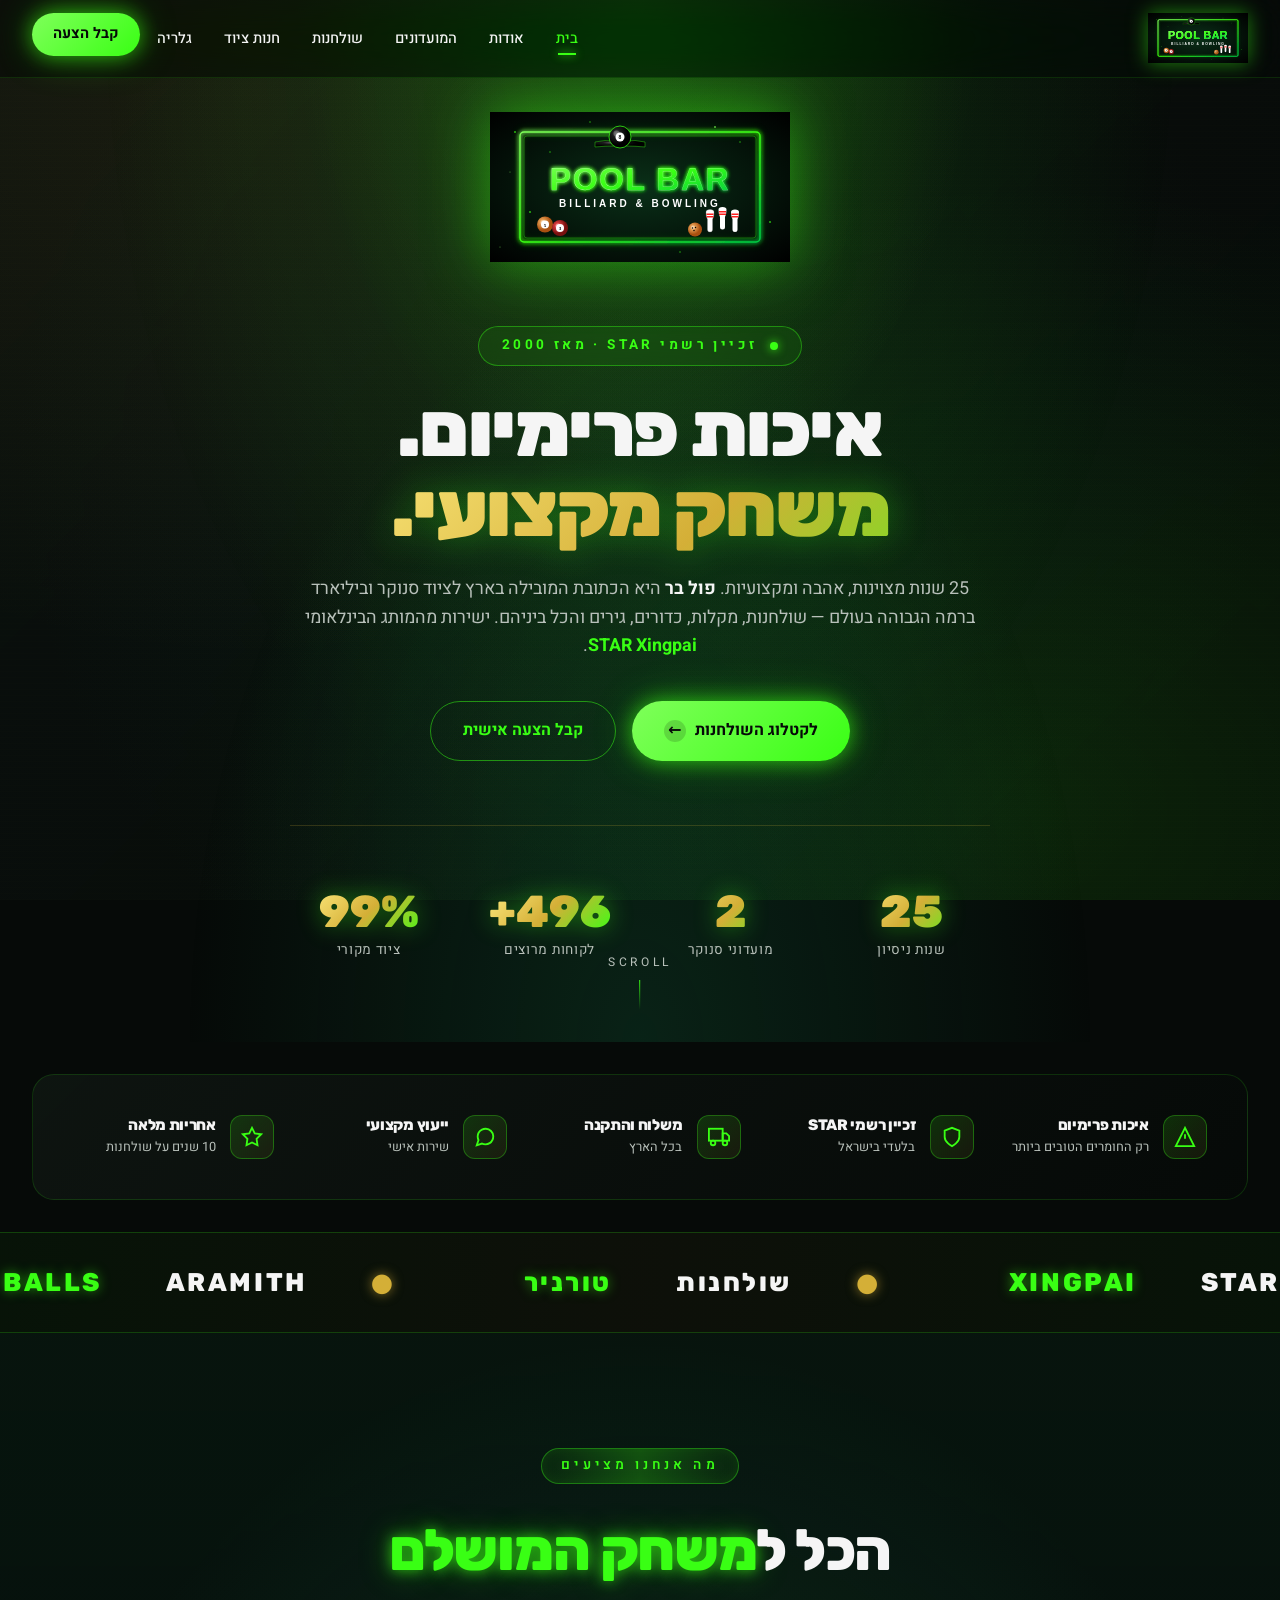
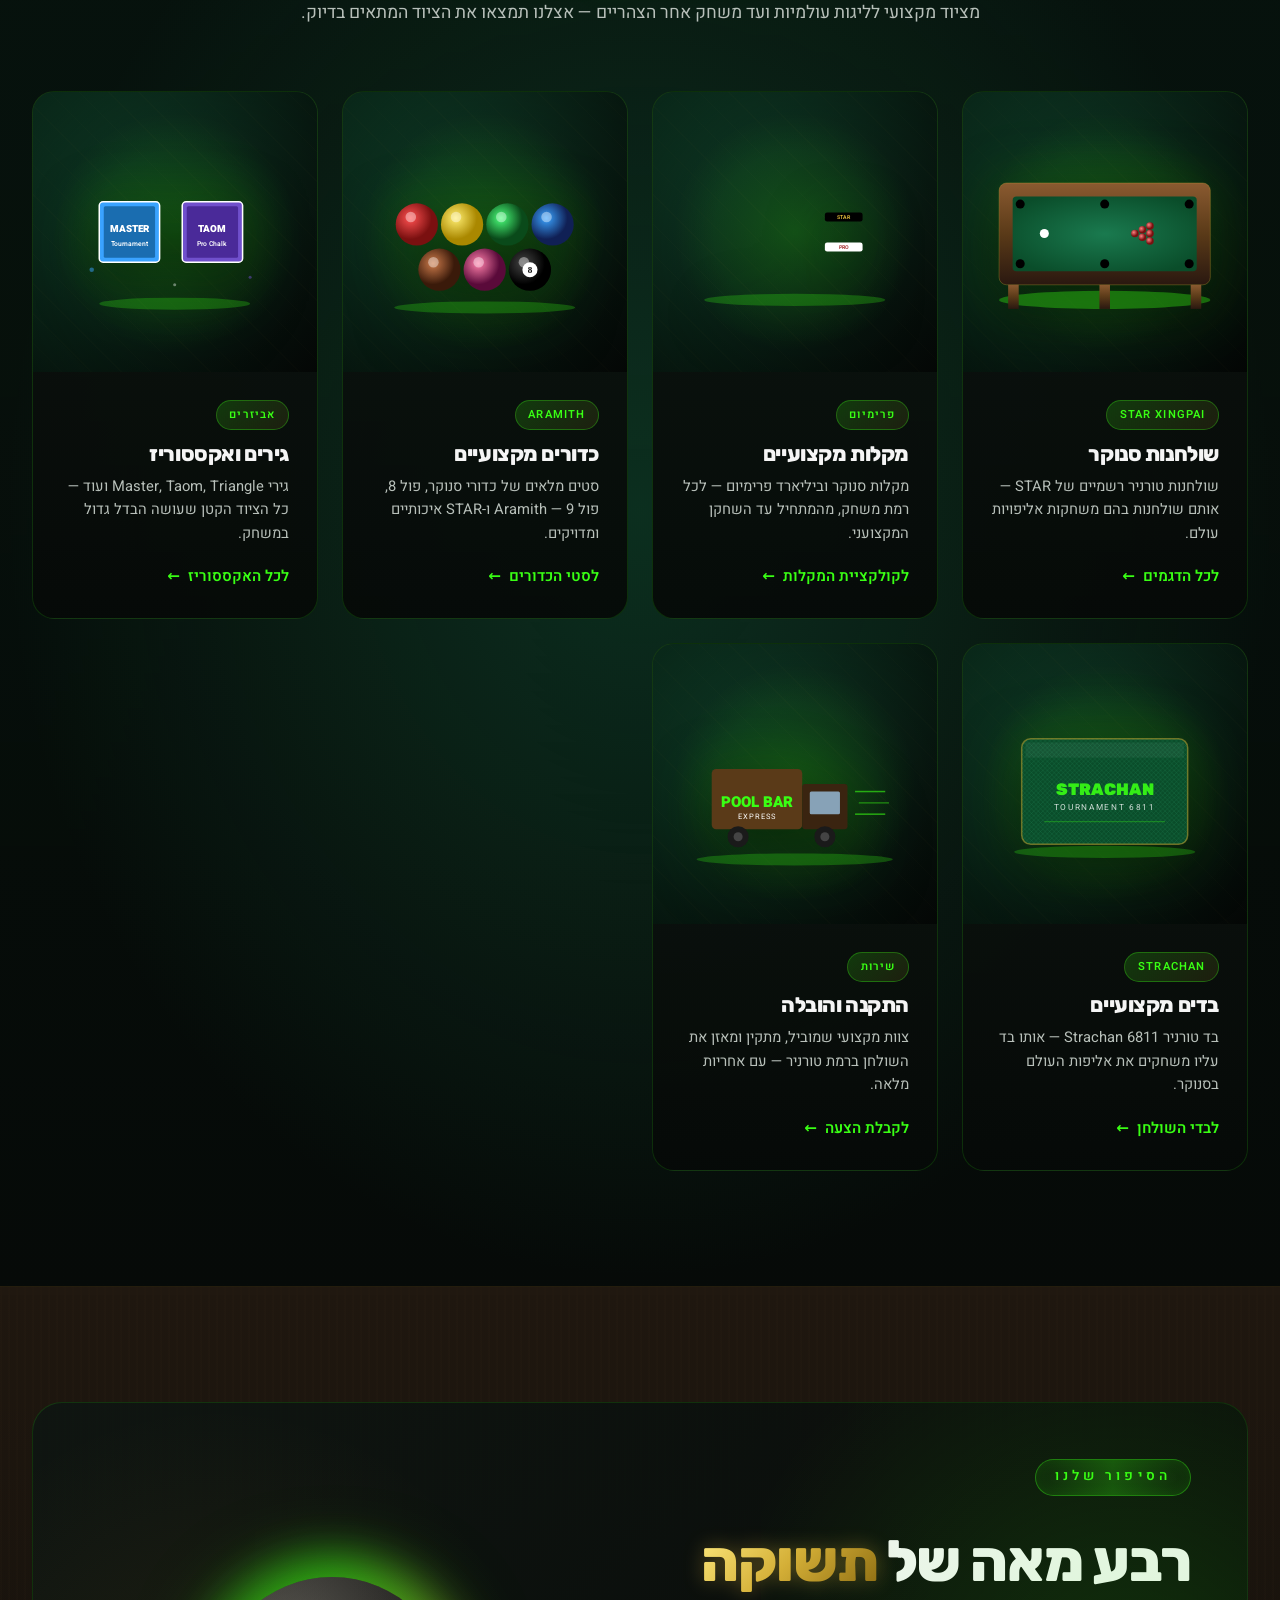
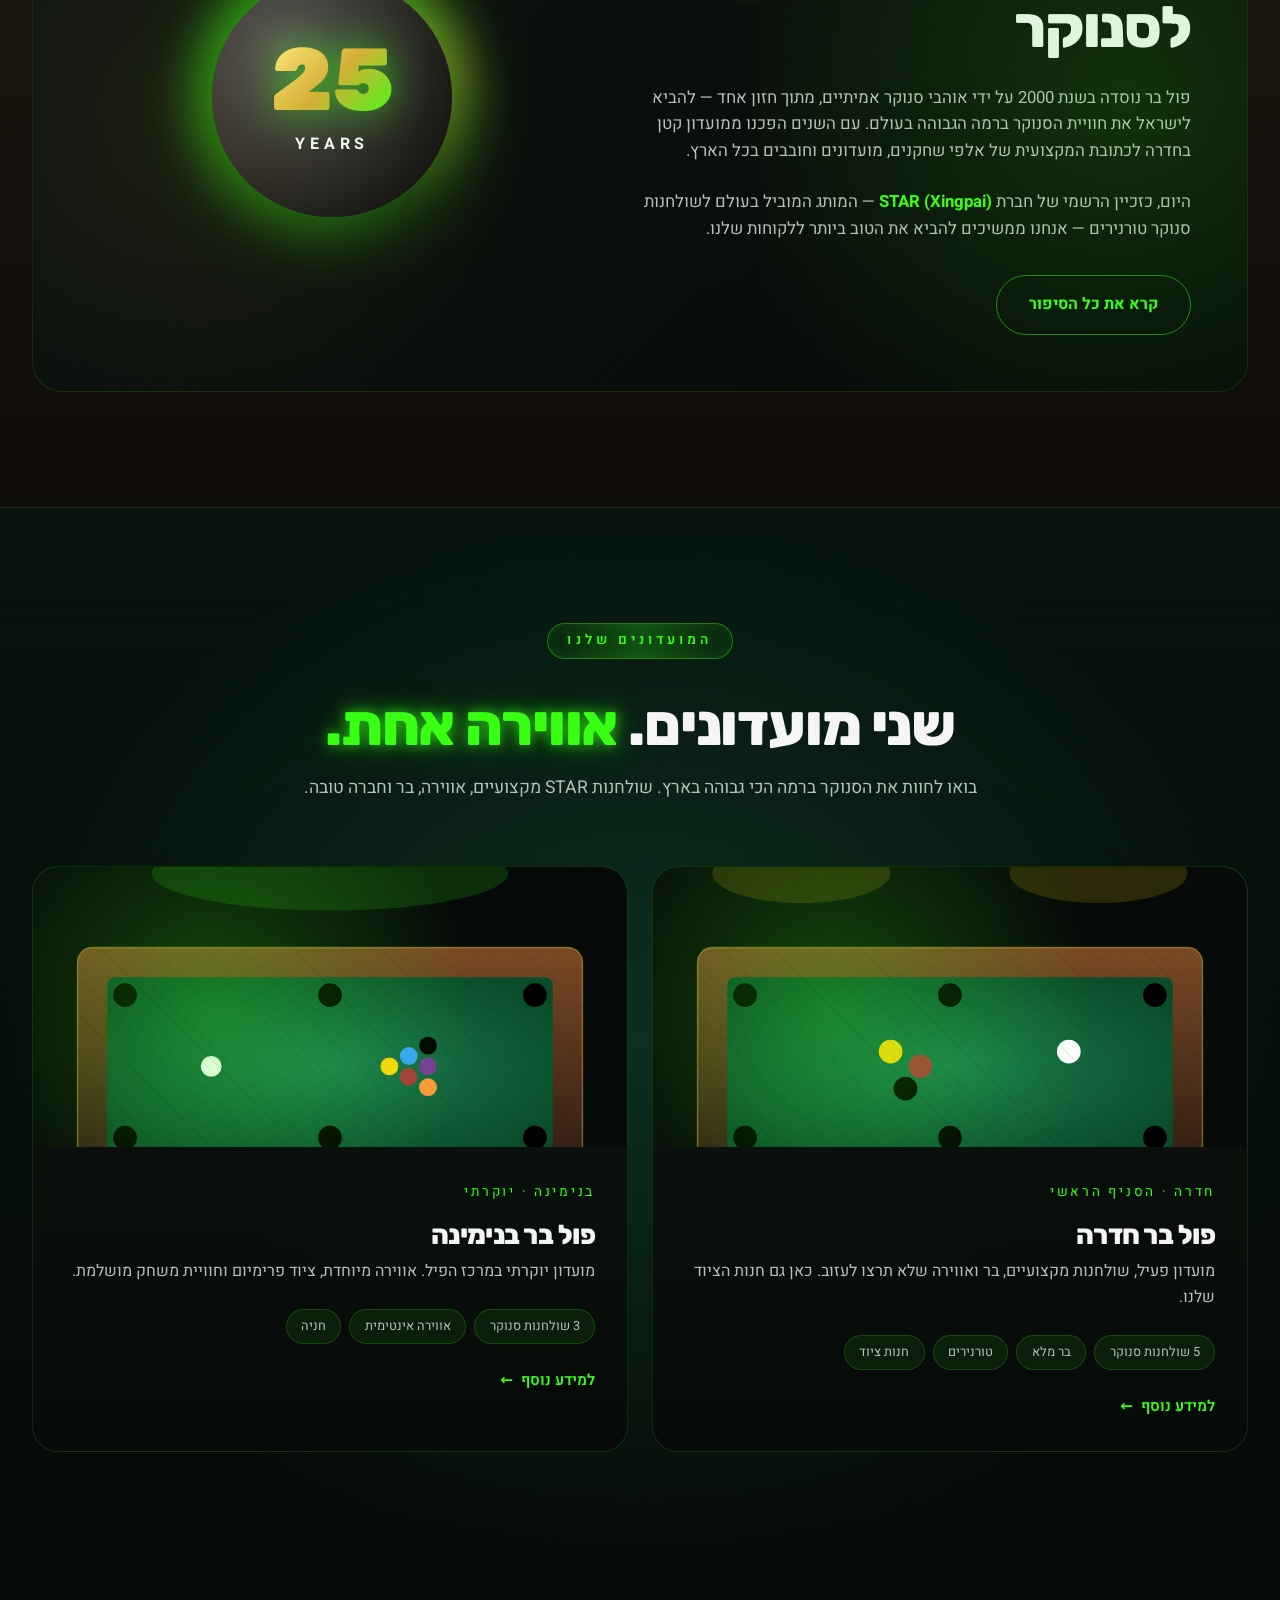
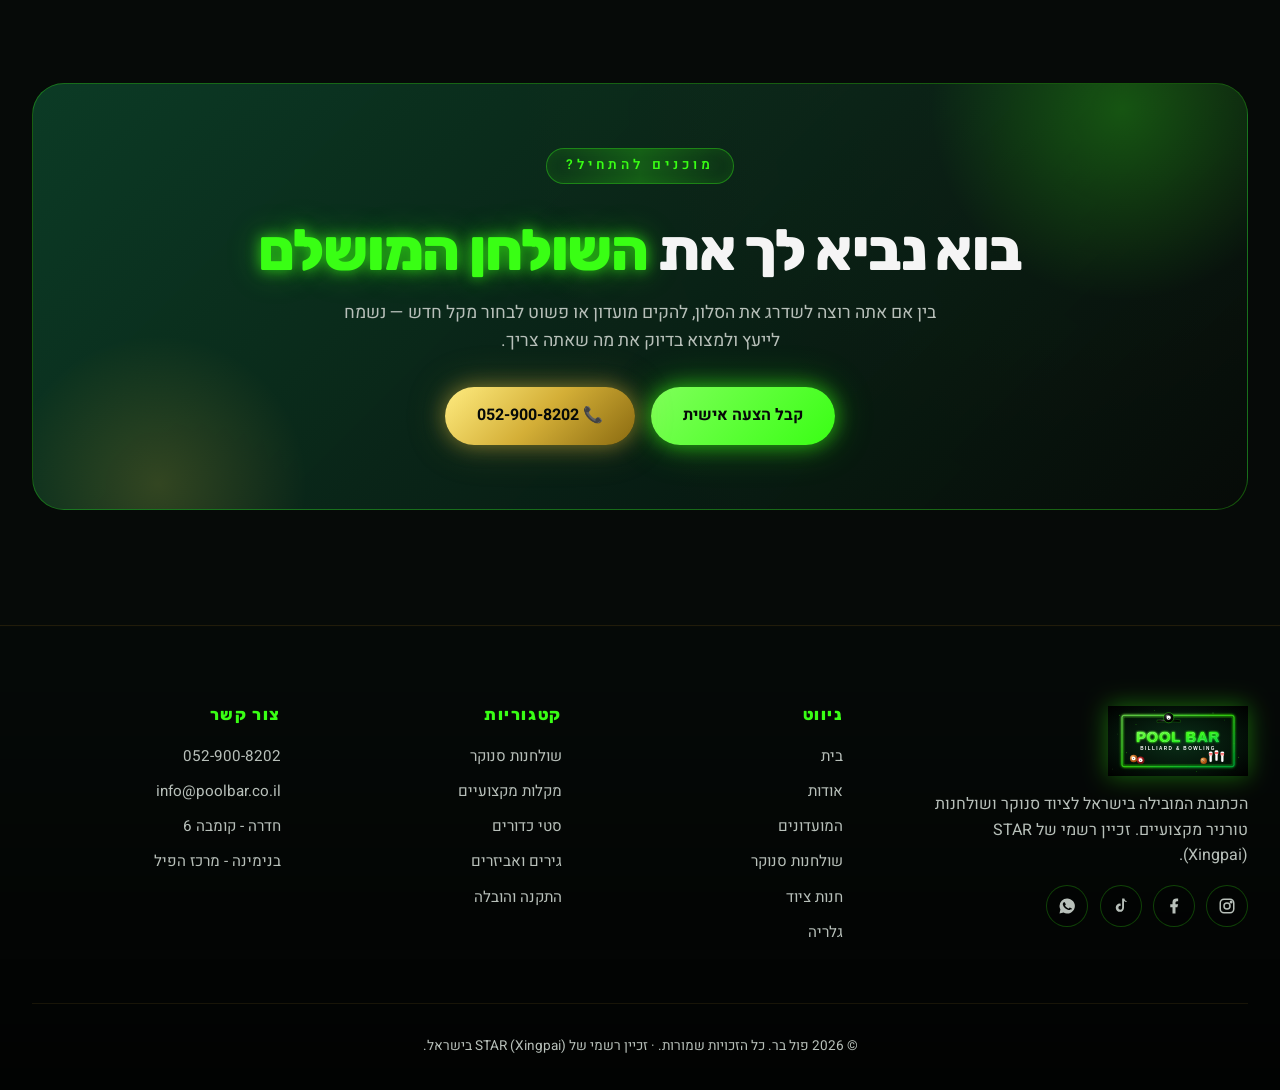
==== commit df187021: "שדרוג יוקרתי - לוגו, זהב, הרבה יותר אנימציות - הוספת לוגו SVG עם 'POOL BAR BILLIARD & BOWLING' בכל ה" ====
--- a/index.html
+++ b/index.html
@@ -3,7 +3,7 @@
 <head>
   <meta charset="UTF-8" />
   <meta name="viewport" content="width=device-width, initial-scale=1.0" />
-  <title>פול בר | ציוד סנוקר וביליארד מקצועי - זכיין רשמי STAR</title>
+  <title>פול בר | POOL BAR - ציוד סנוקר וביליארד יוקרתי | זכיין STAR</title>
   <meta name="description" content="פול בר - 25 שנות מצוינות בעולם הסנוקר. זכיין רשמי של חברת STAR למכירת שולחנות סנוקר, מקלות, כדורים וציוד מקצועי. מועדוני סנוקר בחדרה ובנימינה." />
   <link rel="preconnect" href="https://fonts.googleapis.com" />
   <link rel="preconnect" href="https://fonts.gstatic.com" crossorigin />
@@ -15,17 +15,14 @@
   <!-- Preloader -->
   <div class="preloader" id="preloader">
     <div class="preloader-ball"></div>
+    <div class="preloader-text">POOL BAR</div>
   </div>
 
   <!-- Navigation -->
   <nav class="nav" id="nav">
     <div class="container nav-inner">
       <a href="index.html" class="brand">
-        <span class="brand-ball"></span>
-        <span class="brand-text">
-          פול בר
-          <small>POOL BAR · STAR</small>
-        </span>
+        <img src="assets/logo.svg" alt="פול בר" class="brand-logo" />
       </a>
       <button class="menu-toggle" id="menuToggle" aria-label="Toggle menu">
         <span></span><span></span><span></span>
@@ -37,53 +34,81 @@
         <li><a href="tables.html">שולחנות</a></li>
         <li><a href="shop.html">חנות ציוד</a></li>
         <li><a href="gallery.html">גלריה</a></li>
-        <li><a href="contact.html" class="nav-cta">צור קשר</a></li>
+        <li><a href="contact.html" class="nav-cta">קבל הצעה</a></li>
       </ul>
     </div>
   </nav>
 
-  <!-- HERO -->
+  <!-- HERO with LOGO -->
   <header class="hero">
-    <div class="container hero-grid">
-      <div class="hero-text reveal">
-        <span class="hero-eyebrow">זכיין רשמי STAR · מאז 2000</span>
-        <h1 class="hero-title">
-          ממלכת
-          <span>הסנוקר</span>
-          של ישראל
-        </h1>
-        <p class="hero-sub">
-          25 שנות מצוינות, אהבה ומקצועיות. פול בר היא הכתובת המובילה בארץ לציוד סנוקר וביליארד ברמה הגבוהה בעולם — שולחנות, מקלות, כדורים, גירים והכל ביניהם. ישירות מהמותג הבינלאומי STAR (Xingpai).
-        </p>
-        <div class="hero-actions">
-          <a href="tables.html" class="btn btn-primary">
-            לקטלוג השולחנות
-            <span class="btn-arrow">←</span>
-          </a>
-          <a href="clubs.html" class="btn btn-outline">המועדונים שלנו</a>
-        </div>
-        <div class="hero-stats">
-          <div class="stat"><strong data-counter="25">25</strong><span>שנות ניסיון</span></div>
-          <div class="stat"><strong data-counter="2">2</strong><span>מועדוני סנוקר</span></div>
-          <div class="stat"><strong data-counter="500">500+</strong><span>לקוחות מרוצים</span></div>
-          <div class="stat"><strong data-counter="100">100%</strong><span>ציוד מקורי</span></div>
-        </div>
-      </div>
-
-      <div class="hero-visual">
-        <div class="particles" id="particles"></div>
-        <div class="orbit-balls">
-          <span class="b b1"></span>
-          <span class="b b2"></span>
-          <span class="b b3"></span>
-          <span class="b b4"></span>
-        </div>
-        <div class="eight-ball-3d"></div>
-        <div class="pool-table-mini"></div>
+    <div class="particles" id="particles"></div>
+    <div class="container">
+      <div class="hero-grid">
+        <div class="hero-logo-display">
+          <img src="assets/logo.svg" alt="פול בר - POOL BAR BILLIARD & BOWLING" class="hero-logo" />
+        </div>
+        <div>
+          <span class="hero-eyebrow">זכיין רשמי STAR · מאז 2000</span>
+          <h1 class="hero-title">איכות פרימיום. <span>משחק מקצועי.</span></h1>
+          <p class="hero-sub">
+            25 שנות מצוינות, אהבה ומקצועיות. <strong style="color: var(--white);">פול בר</strong> היא הכתובת המובילה בארץ לציוד סנוקר וביליארד ברמה הגבוהה בעולם — שולחנות, מקלות, כדורים, גירים והכל ביניהם. ישירות מהמותג הבינלאומי <strong style="color: var(--neon-green);">STAR Xingpai</strong>.
+          </p>
+          <div class="hero-actions">
+            <a href="tables.html" class="btn btn-primary">
+              לקטלוג השולחנות
+              <span class="btn-arrow">←</span>
+            </a>
+            <a href="contact.html" class="btn btn-outline">קבל הצעה אישית</a>
+          </div>
+          <div class="hero-stats">
+            <div class="stat"><strong data-counter="25">25</strong><span>שנות ניסיון</span></div>
+            <div class="stat"><strong data-counter="2">2</strong><span>מועדוני סנוקר</span></div>
+            <div class="stat"><strong data-counter="500">500+</strong><span>לקוחות מרוצים</span></div>
+            <div class="stat"><strong data-counter="100">100%</strong><span>ציוד מקורי</span></div>
+          </div>
+        </div>
       </div>
     </div>
     <div class="scroll-indicator">SCROLL</div>
   </header>
+
+  <!-- Features Bar -->
+  <section style="padding: 2rem 0;">
+    <div class="container">
+      <div class="features-bar reveal">
+        <div class="features-bar-item">
+          <div class="features-bar-icon">
+            <svg width="22" height="22" viewBox="0 0 24 24" fill="none" stroke="currentColor" stroke-width="2"><path d="M12 2L2 22h20L12 2z"/><line x1="12" y1="9" x2="12" y2="14"/></svg>
+          </div>
+          <div><h4>איכות פרימיום</h4><p>רק החומרים הטובים ביותר</p></div>
+        </div>
+        <div class="features-bar-item">
+          <div class="features-bar-icon">
+            <svg width="22" height="22" viewBox="0 0 24 24" fill="none" stroke="currentColor" stroke-width="2"><path d="M12 22s8-4 8-10V5l-8-3-8 3v7c0 6 8 10 8 10z"/></svg>
+          </div>
+          <div><h4>זכיין רשמי STAR</h4><p>בלעדי בישראל</p></div>
+        </div>
+        <div class="features-bar-item">
+          <div class="features-bar-icon">
+            <svg width="22" height="22" viewBox="0 0 24 24" fill="none" stroke="currentColor" stroke-width="2"><rect x="1" y="3" width="15" height="13"/><polygon points="16 8 20 8 23 11 23 16 16 16 16 8"/><circle cx="5.5" cy="18.5" r="2.5"/><circle cx="18.5" cy="18.5" r="2.5"/></svg>
+          </div>
+          <div><h4>משלוח והתקנה</h4><p>בכל הארץ</p></div>
+        </div>
+        <div class="features-bar-item">
+          <div class="features-bar-icon">
+            <svg width="22" height="22" viewBox="0 0 24 24" fill="none" stroke="currentColor" stroke-width="2"><path d="M21 11.5a8.38 8.38 0 01-.9 3.8 8.5 8.5 0 01-7.6 4.7 8.38 8.38 0 01-3.8-.9L3 21l1.9-5.7a8.38 8.38 0 01-.9-3.8 8.5 8.5 0 014.7-7.6 8.38 8.38 0 013.8-.9h.5a8.48 8.48 0 018 8v.5z"/></svg>
+          </div>
+          <div><h4>ייעוץ מקצועי</h4><p>שירות אישי</p></div>
+        </div>
+        <div class="features-bar-item">
+          <div class="features-bar-icon">
+            <svg width="22" height="22" viewBox="0 0 24 24" fill="none" stroke="currentColor" stroke-width="2"><polygon points="12 2 15 8 22 9 17 14 18 21 12 18 6 21 7 14 2 9 9 8 12 2"/></svg>
+          </div>
+          <div><h4>אחריות מלאה</h4><p>10 שנים על שולחנות</p></div>
+        </div>
+      </div>
+    </div>
+  </section>
 
   <!-- Marquee -->
   <div class="marquee">
@@ -103,80 +128,222 @@
     </div>
   </div>
 
-  <!-- Categories / What we offer -->
-  <section>
+  <!-- Categories - With REAL product visuals -->
+  <section class="section-felt">
     <div class="container">
       <div class="section-header reveal">
         <span class="eyebrow">מה אנחנו מציעים</span>
-        <h2>הכל למשחק המושלם</h2>
-        <p>מציוד מקצועי לליגות עולמיות ועד משחק אחר הצהריים עם החברים — אצלנו תמצאו את הציוד המתאים בדיוק.</p>
-      </div>
-
-      <div class="cards-grid reveal-stagger">
-        <div class="card">
-          <div class="card-icon">
-            <svg width="34" height="34" viewBox="0 0 24 24" fill="none" stroke="currentColor" stroke-width="2" stroke-linecap="round" stroke-linejoin="round"><rect x="2" y="9" width="20" height="10" rx="2"/><circle cx="7" cy="14" r="1.5"/><circle cx="17" cy="14" r="1.5"/></svg>
-          </div>
-          <h3>שולחנות סנוקר</h3>
-          <p>שולחנות טורניר רשמיים של STAR — אותם שולחנות בהם משחקות אליפויות עולם.</p>
-          <a href="tables.html" class="card-link">לכל הדגמים</a>
-        </div>
-
-        <div class="card">
-          <div class="card-icon">
-            <svg width="34" height="34" viewBox="0 0 24 24" fill="none" stroke="currentColor" stroke-width="2" stroke-linecap="round" stroke-linejoin="round"><line x1="3" y1="21" x2="21" y2="3"/><circle cx="5" cy="19" r="2"/><line x1="14" y1="10" x2="20" y2="4"/></svg>
-          </div>
-          <h3>מקלות מקצועיים</h3>
-          <p>מקלות סנוקר וביליארד ידניים ופרימיום — לכל רמת משחק, מהמתחיל עד השחקן המקצועני.</p>
-          <a href="shop.html#cues" class="card-link">לקולקציית המקלות</a>
-        </div>
-
-        <div class="card">
-          <div class="card-icon">
-            <svg width="34" height="34" viewBox="0 0 24 24" fill="none" stroke="currentColor" stroke-width="2" stroke-linecap="round" stroke-linejoin="round"><circle cx="12" cy="12" r="9"/><circle cx="12" cy="12" r="3"/></svg>
-          </div>
-          <h3>כדורים מקצועיים</h3>
-          <p>סטים מלאים של כדורי סנוקר, פול 8, פול 9 — Aramith ו-STAR איכותיים, מדויקים ועמידים.</p>
-          <a href="shop.html#balls" class="card-link">לסטי הכדורים</a>
-        </div>
-
-        <div class="card">
-          <div class="card-icon">
-            <svg width="34" height="34" viewBox="0 0 24 24" fill="none" stroke="currentColor" stroke-width="2" stroke-linecap="round" stroke-linejoin="round"><rect x="6" y="3" width="12" height="18" rx="2"/><line x1="6" y1="9" x2="18" y2="9"/></svg>
-          </div>
-          <h3>גירים ואקססוריז</h3>
-          <p>גירי Master, Triangle, Pioneer Blue, קוביות חידוד, מחזיקי מקלות וכל הציוד הקטן שעושה הבדל גדול.</p>
-          <a href="shop.html#accessories" class="card-link">לכל האקססוריז</a>
-        </div>
-
-        <div class="card">
-          <div class="card-icon">
-            <svg width="34" height="34" viewBox="0 0 24 24" fill="none" stroke="currentColor" stroke-width="2" stroke-linecap="round" stroke-linejoin="round"><path d="M4 22V8l8-5 8 5v14"/><path d="M9 22v-8h6v8"/></svg>
-          </div>
-          <h3>התקנה והובלה</h3>
-          <p>צוות מקצועי שמתקין את השולחן בבית או במועדון שלך, מאזן אותו לרמה טורנירית — ואחריות מלאה.</p>
-          <a href="contact.html" class="card-link">לקבלת הצעה</a>
-        </div>
-
-        <div class="card">
-          <div class="card-icon">
-            <svg width="34" height="34" viewBox="0 0 24 24" fill="none" stroke="currentColor" stroke-width="2" stroke-linecap="round" stroke-linejoin="round"><path d="M21 11.5a8.38 8.38 0 0 1-.9 3.8 8.5 8.5 0 0 1-7.6 4.7 8.38 8.38 0 0 1-3.8-.9L3 21l1.9-5.7a8.38 8.38 0 0 1-.9-3.8 8.5 8.5 0 0 1 4.7-7.6 8.38 8.38 0 0 1 3.8-.9h.5a8.48 8.48 0 0 1 8 8v.5z"/></svg>
-          </div>
-          <h3>ייעוץ מקצועי</h3>
-          <p>25 שנות ניסיון לרשותך — צריך עזרה לבחור שולחן, מקל או סט כדורים? אנחנו כאן.</p>
-          <a href="contact.html" class="card-link">דברו איתנו</a>
+        <h2>הכל ל<span class="text-neon">משחק המושלם</span></h2>
+        <p>מציוד מקצועי לליגות עולמיות ועד משחק אחר הצהריים — אצלנו תמצאו את הציוד המתאים בדיוק.</p>
+      </div>
+
+      <div class="cards-grid reveal-stagger" style="grid-template-columns: repeat(auto-fit, minmax(280px, 1fr));">
+        <!-- Snooker Table -->
+        <div class="product-card">
+          <div class="product-image">
+            <svg width="100%" height="100%" viewBox="0 0 320 240" preserveAspectRatio="xMidYMid meet">
+              <defs>
+                <radialGradient id="feltA" cx="50%" cy="50%" r="60%"><stop offset="0%" stop-color="#1a7a4f"/><stop offset="100%" stop-color="#0a4d2a"/></radialGradient>
+                <linearGradient id="woodA" x1="0%" y1="0%" x2="0%" y2="100%"><stop offset="0%" stop-color="#8a5a30"/><stop offset="50%" stop-color="#5a3a18"/><stop offset="100%" stop-color="#2a1810"/></linearGradient>
+                <radialGradient id="redA" cx="35%" cy="35%"><stop offset="0%" stop-color="#ff8080"/><stop offset="100%" stop-color="#7a1010"/></radialGradient>
+              </defs>
+              <ellipse cx="160" cy="210" rx="140" ry="12" fill="#39ff14" opacity="0.35"/>
+              <rect x="20" y="55" width="280" height="135" rx="10" fill="url(#woodA)" stroke="#d4af37" stroke-width="1" stroke-opacity="0.4"/>
+              <rect x="38" y="73" width="244" height="99" rx="5" fill="url(#feltA)"/>
+              <circle cx="48" cy="83" r="6" fill="#000"/>
+              <circle cx="160" cy="83" r="6" fill="#000"/>
+              <circle cx="272" cy="83" r="6" fill="#000"/>
+              <circle cx="48" cy="162" r="6" fill="#000"/>
+              <circle cx="160" cy="162" r="6" fill="#000"/>
+              <circle cx="272" cy="162" r="6" fill="#000"/>
+              <!-- Triangle of red balls -->
+              <g transform="translate(200, 122)">
+                <circle cx="0" cy="0" r="5" fill="url(#redA)"/>
+                <circle cx="10" cy="-5" r="5" fill="url(#redA)"/>
+                <circle cx="10" cy="5" r="5" fill="url(#redA)"/>
+                <circle cx="20" cy="-10" r="5" fill="url(#redA)"/>
+                <circle cx="20" cy="0" r="5" fill="url(#redA)"/>
+                <circle cx="20" cy="10" r="5" fill="url(#redA)"/>
+              </g>
+              <circle cx="80" cy="122" r="6" fill="#fff"/>
+              <rect x="32" y="190" width="14" height="32" fill="url(#woodA)"/>
+              <rect x="153" y="190" width="14" height="32" fill="url(#woodA)"/>
+              <rect x="274" y="190" width="14" height="32" fill="url(#woodA)"/>
+            </svg>
+          </div>
+          <div class="product-info">
+            <span class="product-tag">STAR Xingpai</span>
+            <h3>שולחנות סנוקר</h3>
+            <p>שולחנות טורניר רשמיים של STAR — אותם שולחנות בהם משחקות אליפויות עולם.</p>
+            <a href="tables.html" class="card-link">לכל הדגמים</a>
+          </div>
+        </div>
+
+        <!-- Cues -->
+        <div class="product-card">
+          <div class="product-image">
+            <svg width="100%" height="100%" viewBox="0 0 320 240" preserveAspectRatio="xMidYMid meet">
+              <defs>
+                <linearGradient id="cueA" x1="0%" x2="100%"><stop offset="0%" stop-color="#3aa3ff"/><stop offset="3%" stop-color="#fff"/><stop offset="10%" stop-color="#d4af37"/><stop offset="50%" stop-color="#7a5a20"/><stop offset="100%" stop-color="#2a1810"/></linearGradient>
+                <linearGradient id="cueB" x1="0%" x2="100%"><stop offset="0%" stop-color="#3aa3ff"/><stop offset="3%" stop-color="#fff"/><stop offset="10%" stop-color="#aa3a3a"/><stop offset="50%" stop-color="#5a1a1a"/><stop offset="100%" stop-color="#2a0a0a"/></linearGradient>
+              </defs>
+              <ellipse cx="160" cy="210" rx="120" ry="8" fill="#39ff14" opacity="0.25"/>
+              <line x1="30" y1="100" x2="290" y2="100" stroke="url(#cueA)" stroke-width="12" stroke-linecap="round"/>
+              <rect x="200" y="94" width="50" height="12" fill="#000" rx="3"/>
+              <text x="225" y="103" fill="#d4af37" font-size="7" font-weight="bold" text-anchor="middle">STAR</text>
+              <line x1="30" y1="140" x2="290" y2="140" stroke="url(#cueB)" stroke-width="12" stroke-linecap="round"/>
+              <rect x="200" y="134" width="50" height="12" fill="#fff" rx="3"/>
+              <text x="225" y="143" fill="#aa3a3a" font-size="7" font-weight="bold" text-anchor="middle">PRO</text>
+              <line x1="30" y1="180" x2="290" y2="180" stroke="url(#cueA)" stroke-width="10" stroke-linecap="round" opacity="0.7"/>
+            </svg>
+          </div>
+          <div class="product-info">
+            <span class="product-tag">פרימיום</span>
+            <h3>מקלות מקצועיים</h3>
+            <p>מקלות סנוקר וביליארד פרימיום — לכל רמת משחק, מהמתחיל עד השחקן המקצועני.</p>
+            <a href="shop.html#cues" class="card-link">לקולקציית המקלות</a>
+          </div>
+        </div>
+
+        <!-- Balls -->
+        <div class="product-card">
+          <div class="product-image">
+            <svg width="100%" height="100%" viewBox="0 0 320 240" preserveAspectRatio="xMidYMid meet">
+              <defs>
+                <radialGradient id="bw2" cx="35%" cy="35%"><stop offset="0%" stop-color="#fff"/><stop offset="100%" stop-color="#888"/></radialGradient>
+                <radialGradient id="bR2" cx="35%" cy="35%"><stop offset="0%" stop-color="#ff5050"/><stop offset="100%" stop-color="#7a1010"/></radialGradient>
+                <radialGradient id="bY2" cx="35%" cy="35%"><stop offset="0%" stop-color="#ffee70"/><stop offset="100%" stop-color="#aa8800"/></radialGradient>
+                <radialGradient id="bB2" cx="35%" cy="35%"><stop offset="0%" stop-color="#3aa3ff"/><stop offset="100%" stop-color="#102055"/></radialGradient>
+                <radialGradient id="bG2" cx="35%" cy="35%"><stop offset="0%" stop-color="#4aff7a"/><stop offset="100%" stop-color="#0a4a1a"/></radialGradient>
+                <radialGradient id="bP2" cx="35%" cy="35%"><stop offset="0%" stop-color="#ff80aa"/><stop offset="100%" stop-color="#5a0a3a"/></radialGradient>
+                <radialGradient id="bBlk2" cx="35%" cy="35%"><stop offset="0%" stop-color="#444"/><stop offset="100%" stop-color="#000"/></radialGradient>
+                <radialGradient id="bBr2" cx="35%" cy="35%"><stop offset="0%" stop-color="#cc7a4a"/><stop offset="100%" stop-color="#3a1a0a"/></radialGradient>
+              </defs>
+              <ellipse cx="160" cy="220" rx="120" ry="8" fill="#39ff14" opacity="0.25"/>
+              <circle cx="70" cy="110" r="28" fill="url(#bR2)"/>
+              <circle cx="62" cy="100" r="7" fill="rgba(255,255,255,0.4)"/>
+              <circle cx="130" cy="110" r="28" fill="url(#bY2)"/>
+              <circle cx="122" cy="100" r="7" fill="rgba(255,255,255,0.4)"/>
+              <circle cx="190" cy="110" r="28" fill="url(#bG2)"/>
+              <circle cx="182" cy="100" r="7" fill="rgba(255,255,255,0.4)"/>
+              <circle cx="250" cy="110" r="28" fill="url(#bB2)"/>
+              <circle cx="242" cy="100" r="7" fill="rgba(255,255,255,0.4)"/>
+              <circle cx="100" cy="170" r="28" fill="url(#bBr2)"/>
+              <circle cx="92" cy="160" r="7" fill="rgba(255,255,255,0.4)"/>
+              <circle cx="160" cy="170" r="28" fill="url(#bP2)"/>
+              <circle cx="152" cy="160" r="7" fill="rgba(255,255,255,0.4)"/>
+              <circle cx="220" cy="170" r="28" fill="url(#bBlk2)"/>
+              <circle cx="212" cy="160" r="7" fill="rgba(255,255,255,0.4)"/>
+              <circle cx="220" cy="170" r="10" fill="#fff"/>
+              <text x="220" y="174" text-anchor="middle" font-family="Arial Black" font-weight="900" font-size="12" fill="#000">8</text>
+            </svg>
+          </div>
+          <div class="product-info">
+            <span class="product-tag">Aramith</span>
+            <h3>כדורים מקצועיים</h3>
+            <p>סטים מלאים של כדורי סנוקר, פול 8, פול 9 — Aramith ו-STAR איכותיים ומדויקים.</p>
+            <a href="shop.html#balls" class="card-link">לסטי הכדורים</a>
+          </div>
+        </div>
+
+        <!-- Chalk -->
+        <div class="product-card">
+          <div class="product-image">
+            <svg width="100%" height="100%" viewBox="0 0 320 240" preserveAspectRatio="xMidYMid meet">
+              <ellipse cx="160" cy="215" rx="100" ry="8" fill="#39ff14" opacity="0.25"/>
+              <!-- Master chalk box -->
+              <rect x="60" y="80" width="80" height="80" rx="5" fill="#3aa3ff" stroke="#fff" stroke-width="2"/>
+              <rect x="66" y="86" width="68" height="68" rx="2" fill="#1a6db0"/>
+              <text x="100" y="120" text-anchor="middle" fill="#fff" font-weight="900" font-size="13">MASTER</text>
+              <text x="100" y="138" text-anchor="middle" fill="#fff" font-size="9" font-weight="600">Tournament</text>
+              <!-- Taom chalk -->
+              <rect x="170" y="80" width="80" height="80" rx="5" fill="#7050cc" stroke="#fff" stroke-width="2"/>
+              <rect x="176" y="86" width="68" height="68" rx="2" fill="#4a2a99"/>
+              <text x="210" y="120" text-anchor="middle" fill="#fff" font-weight="900" font-size="13">TAOM</text>
+              <text x="210" y="138" text-anchor="middle" fill="#fff" font-size="9" font-weight="600">Pro Chalk</text>
+              <!-- chalk powder marks -->
+              <circle cx="50" cy="170" r="3" fill="#3aa3ff" opacity="0.5"/>
+              <circle cx="260" cy="180" r="2" fill="#7050cc" opacity="0.5"/>
+              <circle cx="160" cy="190" r="2" fill="#fff" opacity="0.4"/>
+            </svg>
+          </div>
+          <div class="product-info">
+            <span class="product-tag">אביזרים</span>
+            <h3>גירים ואקססוריז</h3>
+            <p>גירי Master, Taom, Triangle ועוד — כל הציוד הקטן שעושה הבדל גדול במשחק.</p>
+            <a href="shop.html#chalk" class="card-link">לכל האקססוריז</a>
+          </div>
+        </div>
+
+        <!-- Cloth -->
+        <div class="product-card">
+          <div class="product-image">
+            <svg width="100%" height="100%" viewBox="0 0 320 240" preserveAspectRatio="xMidYMid meet">
+              <defs>
+                <pattern id="cloth1" patternUnits="userSpaceOnUse" width="6" height="6">
+                  <rect width="6" height="6" fill="#0a4d2a"/>
+                  <line x1="0" y1="0" x2="6" y2="6" stroke="#1a7a4f" stroke-width="0.4"/>
+                  <line x1="6" y1="0" x2="0" y2="6" stroke="#1a7a4f" stroke-width="0.4"/>
+                </pattern>
+              </defs>
+              <ellipse cx="160" cy="210" rx="120" ry="8" fill="#39ff14" opacity="0.25"/>
+              <rect x="50" y="60" width="220" height="140" rx="12" fill="url(#cloth1)" stroke="#d4af37" stroke-width="2" stroke-opacity="0.5"/>
+              <rect x="55" y="65" width="210" height="20" fill="rgba(255,255,255,0.05)"/>
+              <text x="160" y="135" text-anchor="middle" fill="#39ff14" font-family="Rubik" font-weight="900" font-size="22" opacity="0.9">STRACHAN</text>
+              <text x="160" y="155" text-anchor="middle" fill="#fff" font-size="11" letter-spacing="0.2em" opacity="0.8">6811 TOURNAMENT</text>
+              <line x1="80" y1="170" x2="240" y2="170" stroke="#39ff14" stroke-width="1" opacity="0.5"/>
+            </svg>
+          </div>
+          <div class="product-info">
+            <span class="product-tag">Strachan</span>
+            <h3>בדים מקצועיים</h3>
+            <p>בד טורניר Strachan 6811 — אותו בד עליו משחקים את אליפות העולם בסנוקר.</p>
+            <a href="shop.html" class="card-link">לבדי השולחן</a>
+          </div>
+        </div>
+
+        <!-- Installation -->
+        <div class="product-card">
+          <div class="product-image">
+            <svg width="100%" height="100%" viewBox="0 0 320 240" preserveAspectRatio="xMidYMid meet">
+              <defs>
+                <radialGradient id="feltI" cx="50%" cy="50%" r="60%"><stop offset="0%" stop-color="#1a7a4f"/><stop offset="100%" stop-color="#0a4d2a"/></radialGradient>
+              </defs>
+              <ellipse cx="160" cy="220" rx="130" ry="8" fill="#39ff14" opacity="0.25"/>
+              <!-- Truck shape -->
+              <rect x="50" y="100" width="120" height="80" rx="6" fill="#5a3a18"/>
+              <rect x="170" y="120" width="60" height="60" rx="4" fill="#3a2410"/>
+              <rect x="180" y="130" width="40" height="30" rx="2" fill="#a8d8ff" opacity="0.7"/>
+              <circle cx="85" cy="190" r="14" fill="#1a1a1a"/>
+              <circle cx="85" cy="190" r="6" fill="#444"/>
+              <circle cx="200" cy="190" r="14" fill="#1a1a1a"/>
+              <circle cx="200" cy="190" r="6" fill="#444"/>
+              <text x="110" y="150" text-anchor="middle" fill="#39ff14" font-weight="900" font-size="20">POOL BAR</text>
+              <text x="110" y="167" text-anchor="middle" fill="#fff" font-size="10" letter-spacing="0.15em">EXPRESS</text>
+              <!-- speed lines -->
+              <line x1="240" y1="130" x2="280" y2="130" stroke="#39ff14" stroke-width="2" opacity="0.6"/>
+              <line x1="245" y1="145" x2="285" y2="145" stroke="#39ff14" stroke-width="2" opacity="0.4"/>
+              <line x1="240" y1="160" x2="280" y2="160" stroke="#39ff14" stroke-width="2" opacity="0.6"/>
+            </svg>
+          </div>
+          <div class="product-info">
+            <span class="product-tag">שירות</span>
+            <h3>התקנה והובלה</h3>
+            <p>צוות מקצועי שמוביל, מתקין ומאזן את השולחן ברמת טורניר — עם אחריות מלאה.</p>
+            <a href="contact.html" class="card-link">לקבלת הצעה</a>
+          </div>
         </div>
       </div>
     </div>
   </section>
 
   <!-- About teaser -->
-  <section style="padding-top: 0;">
+  <section class="section-wood">
     <div class="container">
       <div class="feature-card reveal" style="display: grid; grid-template-columns: 1.2fr 1fr; gap: 2rem; align-items: center;">
         <div>
           <span class="eyebrow">הסיפור שלנו</span>
-          <h2>רבע מאה של תשוקה לסנוקר</h2>
+          <h2>רבע מאה של <span class="text-gold">תשוקה</span> לסנוקר</h2>
           <p style="color: var(--text-muted); margin: 1.5rem 0; font-size: 1.05rem;">
             פול בר נוסדה בשנת 2000 על ידי אוהבי סנוקר אמיתיים, מתוך חזון אחד — להביא לישראל את חוויית הסנוקר ברמה הגבוהה בעולם. עם השנים הפכנו ממועדון קטן בחדרה לכתובת המקצועית של אלפי שחקנים, מועדונים וחובבים בכל הארץ.
           </p>
@@ -187,12 +354,12 @@
         </div>
         <div style="position: relative; height: 360px; display: flex; align-items: center; justify-content: center;">
           <div style="position: relative; width: 280px; height: 280px;">
-            <div style="position: absolute; inset: 0; border-radius: 50%; background: conic-gradient(from 0deg, var(--neon-green), transparent 60%, var(--neon-green)); animation: brandSpin 8s linear infinite; opacity: 0.4; filter: blur(20px);"></div>
-            <div style="position: absolute; inset: 30px; border-radius: 50%; background: radial-gradient(circle at 30% 30%, #555, #000); box-shadow: 0 0 80px rgba(57, 255, 20, 0.5);"></div>
+            <div style="position: absolute; inset: 0; border-radius: 50%; background: conic-gradient(from 0deg, var(--neon-green), var(--gold), transparent 40%, var(--neon-green)); animation: spin 8s linear infinite; opacity: 0.5; filter: blur(20px);"></div>
+            <div style="position: absolute; inset: 20px; border-radius: 50%; background: radial-gradient(circle at 30% 30%, #555, #000); box-shadow: 0 0 80px rgba(57, 255, 20, 0.5);"></div>
             <div style="position: absolute; inset: 0; display: flex; align-items: center; justify-content: center;">
               <div style="text-align: center; z-index: 2;">
-                <div style="font-family: var(--font-display); font-size: 5rem; font-weight: 900; color: var(--neon-green); line-height: 1; text-shadow: 0 0 20px rgba(57,255,20,0.6);">25</div>
-                <div style="color: var(--white); font-size: 1rem; letter-spacing: 0.2em; margin-top: 0.5rem;">YEARS</div>
+                <div style="font-family: var(--font-display); font-size: 5.5rem; font-weight: 900; line-height: 1; background: linear-gradient(135deg, #ffec80, #d4af37, #39ff14); -webkit-background-clip: text; background-clip: text; color: transparent; filter: drop-shadow(0 0 20px rgba(57,255,20,0.6));">25</div>
+                <div style="color: var(--white); font-size: 1rem; letter-spacing: 0.3em; margin-top: 0.5rem; font-weight: 700;">YEARS</div>
               </div>
             </div>
           </div>
@@ -202,37 +369,90 @@
   </section>
 
   <!-- Clubs preview -->
-  <section>
+  <section class="section-felt">
     <div class="container">
       <div class="section-header reveal">
         <span class="eyebrow">המועדונים שלנו</span>
-        <h2>שני מועדונים. אווירה אחת בלתי נשכחת.</h2>
+        <h2>שני מועדונים. <span class="text-neon">אווירה אחת.</span></h2>
         <p>בואו לחוות את הסנוקר ברמה הכי גבוהה בארץ. שולחנות STAR מקצועיים, אווירה, בר וחברה טובה.</p>
       </div>
-      <div class="cards-grid">
+      <div class="cards-grid" style="grid-template-columns: repeat(auto-fit, minmax(320px, 1fr));">
         <div class="club-card reveal">
-          <div class="club-visual"></div>
+          <div class="club-visual">
+            <svg width="100%" height="100%" viewBox="0 0 400 280" preserveAspectRatio="xMidYMid slice">
+              <defs>
+                <radialGradient id="feltH2" cx="50%" cy="50%" r="60%"><stop offset="0%" stop-color="#1a7a4f"/><stop offset="100%" stop-color="#0a4d2a"/></radialGradient>
+                <linearGradient id="hWood" x1="0%" y1="0%" x2="0%" y2="100%"><stop offset="0%" stop-color="#7a4a26"/><stop offset="100%" stop-color="#2a1810"/></linearGradient>
+              </defs>
+              <rect width="400" height="280" fill="#060a08"/>
+              <!-- ambient lights -->
+              <ellipse cx="100" cy="50" rx="60" ry="20" fill="#ffd60a" opacity="0.15"/>
+              <ellipse cx="300" cy="50" rx="60" ry="20" fill="#ffd60a" opacity="0.15"/>
+              <!-- table -->
+              <rect x="30" y="100" width="340" height="160" rx="10" fill="url(#hWood)" stroke="#d4af37" stroke-width="1" stroke-opacity="0.5"/>
+              <rect x="50" y="120" width="300" height="120" rx="5" fill="url(#feltH2)"/>
+              <circle cx="62" cy="132" r="8" fill="#000"/>
+              <circle cx="200" cy="132" r="8" fill="#000"/>
+              <circle cx="338" cy="132" r="8" fill="#000"/>
+              <circle cx="62" cy="228" r="8" fill="#000"/>
+              <circle cx="200" cy="228" r="8" fill="#000"/>
+              <circle cx="338" cy="228" r="8" fill="#000"/>
+              <!-- balls -->
+              <circle cx="280" cy="170" r="8" fill="#fff"/>
+              <circle cx="180" cy="180" r="8" fill="#aa3a3a"/>
+              <circle cx="160" cy="170" r="8" fill="#ffd60a"/>
+              <circle cx="170" cy="195" r="8" fill="#000"/>
+            </svg>
+          </div>
           <div class="club-info">
-            <span class="city">חדרה</span>
+            <span class="city">חדרה · הסניף הראשי</span>
             <h3>פול בר חדרה</h3>
-            <p style="color: var(--text-muted); margin: 0.5rem 0;">הסניף הראשי. מועדון פעיל, שולחנות מקצועיים, בר ואווירה שלא תרצו לעזוב.</p>
+            <p style="color: var(--text-muted); margin: 0.5rem 0;">מועדון פעיל, שולחנות מקצועיים, בר ואווירה שלא תרצו לעזוב. כאן גם חנות הציוד שלנו.</p>
             <div class="club-features">
-              <span>שולחנות סנוקר</span>
+              <span>5 שולחנות סנוקר</span>
               <span>בר מלא</span>
               <span>טורנירים</span>
+              <span>חנות ציוד</span>
             </div>
             <a href="clubs.html#hadera" class="card-link">למידע נוסף</a>
           </div>
         </div>
 
         <div class="club-card reveal">
-          <div class="club-visual"></div>
+          <div class="club-visual">
+            <svg width="100%" height="100%" viewBox="0 0 400 280" preserveAspectRatio="xMidYMid slice">
+              <defs>
+                <radialGradient id="feltB2" cx="50%" cy="50%" r="60%"><stop offset="0%" stop-color="#1a7a4f"/><stop offset="100%" stop-color="#0a4d2a"/></radialGradient>
+                <linearGradient id="bWood" x1="0%" y1="0%" x2="0%" y2="100%"><stop offset="0%" stop-color="#7a4a26"/><stop offset="100%" stop-color="#2a1810"/></linearGradient>
+              </defs>
+              <rect width="400" height="280" fill="#060a08"/>
+              <ellipse cx="200" cy="50" rx="120" ry="25" fill="#39ff14" opacity="0.15"/>
+              <rect x="30" y="100" width="340" height="160" rx="10" fill="url(#bWood)" stroke="#d4af37" stroke-width="1" stroke-opacity="0.5"/>
+              <rect x="50" y="120" width="300" height="120" rx="5" fill="url(#feltB2)"/>
+              <circle cx="62" cy="132" r="8" fill="#000"/>
+              <circle cx="200" cy="132" r="8" fill="#000"/>
+              <circle cx="338" cy="132" r="8" fill="#000"/>
+              <circle cx="62" cy="228" r="8" fill="#000"/>
+              <circle cx="200" cy="228" r="8" fill="#000"/>
+              <circle cx="338" cy="228" r="8" fill="#000"/>
+              <!-- rack -->
+              <g transform="translate(240, 180)">
+                <circle cx="0" cy="0" r="6" fill="#ffd60a"/>
+                <circle cx="13" cy="-7" r="6" fill="#3aa3ff"/>
+                <circle cx="13" cy="7" r="6" fill="#aa3a3a"/>
+                <circle cx="26" cy="-14" r="6" fill="#000"/>
+                <circle cx="26" cy="0" r="6" fill="#7a3a99"/>
+                <circle cx="26" cy="14" r="6" fill="#ff9a3c"/>
+              </g>
+              <circle cx="120" cy="180" r="7" fill="#fff"/>
+            </svg>
+          </div>
           <div class="club-info">
-            <span class="city">בנימינה</span>
+            <span class="city">בנימינה · יוקרתי</span>
             <h3>פול בר בנימינה</h3>
             <p style="color: var(--text-muted); margin: 0.5rem 0;">מועדון יוקרתי במרכז הפיל. אווירה מיוחדת, ציוד פרימיום וחוויית משחק מושלמת.</p>
             <div class="club-features">
-              <span>שולחנות סנוקר</span>
+              <span>3 שולחנות סנוקר</span>
               <span>אווירה אינטימית</span>
               <span>חניה</span>
             </div>
@@ -252,7 +472,7 @@
         <p>בין אם אתה רוצה לשדרג את הסלון, להקים מועדון או פשוט לבחור מקל חדש — נשמח לייעץ ולמצוא בדיוק את מה שאתה צריך.</p>
         <div class="hero-actions" style="justify-content: center;">
           <a href="contact.html" class="btn btn-primary">קבל הצעה אישית</a>
-          <a href="tel:0529008202" class="btn btn-outline">📞 052-900-8202</a>
+          <a href="tel:0529008202" class="btn btn-gold">📞 052-900-8202</a>
         </div>
       </div>
     </div>
@@ -263,32 +483,17 @@
     <div class="container">
       <div class="footer-grid">
         <div>
-          <a href="index.html" class="brand" style="margin-bottom: 1rem;">
-            <span class="brand-ball"></span>
-            <span class="brand-text">
-              פול בר
-              <small>POOL BAR · STAR</small>
-            </span>
-          </a>
+          <img src="assets/logo.svg" alt="פול בר" class="footer-logo" />
           <p style="color: var(--text-muted); margin-top: 1rem; max-width: 320px;">
             הכתובת המובילה בישראל לציוד סנוקר ושולחנות טורניר מקצועיים. זכיין רשמי של STAR (Xingpai).
           </p>
           <div class="social-links">
-            <a href="#" aria-label="Instagram">
-              <svg fill="none" stroke="currentColor" stroke-width="2" viewBox="0 0 24 24"><rect x="3" y="3" width="18" height="18" rx="5"/><circle cx="12" cy="12" r="4"/><circle cx="17.5" cy="6.5" r="1" fill="currentColor"/></svg>
-            </a>
-            <a href="#" aria-label="Facebook">
-              <svg fill="currentColor" viewBox="0 0 24 24"><path d="M14 13.5h2.5l1-4H14v-2c0-1 .5-2 2-2h1.5V2.1A26.5 26.5 0 0015.1 2C12.5 2 10 3.5 10 6.5v3H7v4h3V22h4v-8.5z"/></svg>
-            </a>
-            <a href="#" aria-label="TikTok">
-              <svg fill="currentColor" viewBox="0 0 24 24"><path d="M19.5 6.5a5.5 5.5 0 01-3.5-1.2v9a5.5 5.5 0 11-5.5-5.5c.3 0 .6 0 1 .1v3a2.5 2.5 0 102 2.4V2h3a3.5 3.5 0 003 3.5z"/></svg>
-            </a>
-            <a href="#" aria-label="WhatsApp">
-              <svg fill="currentColor" viewBox="0 0 24 24"><path d="M12 2A10 10 0 002 12c0 1.7.4 3.3 1.2 4.7L2 22l5.4-1.4A10 10 0 1012 2zm5.4 14.1c-.2.6-1.3 1.2-1.8 1.3-.5.1-1.1.1-1.7-.1-.4-.1-.9-.3-1.6-.6-2.8-1.2-4.6-4-4.8-4.2-.1-.2-1.1-1.5-1.1-2.8s.7-2 1-2.3c.2-.2.6-.3.8-.3h.6c.2 0 .4 0 .6.5l.9 2c.1.2.1.3 0 .5l-.3.5-.4.5c-.1.1-.3.3-.1.6.2.3.8 1.3 1.8 2.1 1.2 1.1 2.2 1.4 2.5 1.5.3.1.5.1.7-.1l.8-1c.2-.2.4-.2.6-.1l1.9.9c.3.2.5.2.6.4.1.2.1.9-.2 1.5z"/></svg>
-            </a>
-          </div>
-        </div>
-
+            <a href="#" aria-label="Instagram"><svg fill="none" stroke="currentColor" stroke-width="2" viewBox="0 0 24 24"><rect x="3" y="3" width="18" height="18" rx="5"/><circle cx="12" cy="12" r="4"/><circle cx="17.5" cy="6.5" r="1" fill="currentColor"/></svg></a>
+            <a href="#" aria-label="Facebook"><svg fill="currentColor" viewBox="0 0 24 24"><path d="M14 13.5h2.5l1-4H14v-2c0-1 .5-2 2-2h1.5V2.1A26.5 26.5 0 0015.1 2C12.5 2 10 3.5 10 6.5v3H7v4h3V22h4v-8.5z"/></svg></a>
+            <a href="#" aria-label="TikTok"><svg fill="currentColor" viewBox="0 0 24 24"><path d="M19.5 6.5a5.5 5.5 0 01-3.5-1.2v9a5.5 5.5 0 11-5.5-5.5c.3 0 .6 0 1 .1v3a2.5 2.5 0 102 2.4V2h3a3.5 3.5 0 003 3.5z"/></svg></a>
+            <a href="https://wa.me/972529008202" aria-label="WhatsApp"><svg fill="currentColor" viewBox="0 0 24 24"><path d="M12 2A10 10 0 002 12c0 1.7.4 3.3 1.2 4.7L2 22l5.4-1.4A10 10 0 1012 2zm5.4 14.1c-.2.6-1.3 1.2-1.8 1.3-.5.1-1.1.1-1.7-.1-.4-.1-.9-.3-1.6-.6-2.8-1.2-4.6-4-4.8-4.2-.1-.2-1.1-1.5-1.1-2.8s.7-2 1-2.3c.2-.2.6-.3.8-.3h.6c.2 0 .4 0 .6.5l.9 2c.1.2.1.3 0 .5l-.3.5-.4.5c-.1.1-.3.3-.1.6.2.3.8 1.3 1.8 2.1 1.2 1.1 2.2 1.4 2.5 1.5.3.1.5.1.7-.1l.8-1c.2-.2.4-.2.6-.1l1.9.9c.3.2.5.2.6.4.1.2.1.9-.2 1.5z"/></svg></a>
+          </div>
+        </div>
         <div>
           <h4>ניווט</h4>
           <ul>
@@ -300,7 +505,6 @@
             <li><a href="gallery.html">גלריה</a></li>
           </ul>
         </div>
-
         <div>
           <h4>קטגוריות</h4>
           <ul>
@@ -308,11 +512,9 @@
             <li><a href="shop.html#cues">מקלות מקצועיים</a></li>
             <li><a href="shop.html#balls">סטי כדורים</a></li>
             <li><a href="shop.html#chalk">גירים ואביזרים</a></li>
-            <li><a href="shop.html#cloth">בדים ובוצמרים</a></li>
             <li><a href="contact.html">התקנה והובלה</a></li>
           </ul>
         </div>
-
         <div>
           <h4>צור קשר</h4>
           <ul>
@@ -323,13 +525,13 @@
           </ul>
         </div>
       </div>
-
       <div class="footer-bottom">
         <p>&copy; <span id="year">2026</span> פול בר. כל הזכויות שמורות. · זכיין רשמי של STAR (Xingpai) בישראל.</p>
       </div>
     </div>
   </footer>
 
+  <style>@keyframes spin { to { transform: rotate(360deg); } }</style>
   <script src="js/main.js"></script>
 </body>
 </html>
--- a/css/style.css
+++ b/css/style.css
@@ -1,29 +1,34 @@
 /* ============================================
-   POOL BAR - Snooker Equipment & Clubs
-   Premium Neon Theme
+   POOL BAR - Premium Luxury Edition
    ============================================ */
 
 :root {
   --neon-green: #39ff14;
-  --neon-green-soft: #00ff7f;
+  --neon-green-soft: #7fff5a;
   --neon-green-dark: #0d8a2c;
   --felt-green: #0f5132;
   --felt-green-bright: #1a7a4f;
   --pool-black: #060a08;
   --pool-black-soft: #0f1612;
   --pool-gray: #1a201d;
+  --pool-cream: #f0e6d0;
+  --pool-wood: #3a2618;
+  --pool-wood-light: #6a4a30;
+  --gold: #d4af37;
+  --gold-light: #ffec80;
+  --gold-dark: #8a6a10;
   --chalk-blue: #2196f3;
   --ball-red: #ff2d2d;
   --ball-yellow: #ffd60a;
-  --gold: #d4af37;
   --white: #f5f5f5;
-  --text-muted: #9aa39d;
+  --text-muted: #b8c0ba;
 
   --font-display: 'Rubik', 'Heebo', system-ui, -apple-system, sans-serif;
   --font-body: 'Heebo', 'Rubik', system-ui, sans-serif;
 
   --shadow-neon: 0 0 20px rgba(57, 255, 20, 0.6), 0 0 40px rgba(57, 255, 20, 0.3);
-  --shadow-neon-soft: 0 0 12px rgba(57, 255, 20, 0.45);
+  --shadow-neon-strong: 0 0 30px rgba(57, 255, 20, 0.8), 0 0 60px rgba(57, 255, 20, 0.5), 0 0 100px rgba(57, 255, 20, 0.3);
+  --shadow-gold: 0 0 20px rgba(212, 175, 55, 0.5), 0 0 40px rgba(212, 175, 55, 0.25);
   --shadow-card: 0 20px 60px rgba(0, 0, 0, 0.6);
   --shadow-deep: 0 30px 90px rgba(0, 0, 0, 0.8);
 }
@@ -43,15 +48,16 @@
   position: relative;
 }
 
-/* Ambient background */
+/* Luxurious layered ambient background */
 body::before {
   content: '';
   position: fixed;
   inset: 0;
   background:
-    radial-gradient(circle at 15% 20%, rgba(57, 255, 20, 0.08), transparent 45%),
-    radial-gradient(circle at 85% 75%, rgba(0, 255, 127, 0.06), transparent 50%),
-    radial-gradient(circle at 50% 50%, rgba(15, 81, 50, 0.15), transparent 70%);
+    radial-gradient(ellipse at 20% 10%, rgba(212, 175, 55, 0.08), transparent 50%),
+    radial-gradient(ellipse at 80% 90%, rgba(57, 255, 20, 0.1), transparent 55%),
+    radial-gradient(circle at 50% 50%, rgba(15, 81, 50, 0.18), transparent 80%),
+    linear-gradient(135deg, rgba(15, 22, 18, 0.6), rgba(6, 10, 8, 0.95));
   pointer-events: none;
   z-index: 0;
 }
@@ -61,10 +67,11 @@
   position: fixed;
   inset: 0;
   background-image:
-    repeating-linear-gradient(0deg, rgba(57, 255, 20, 0.02) 0 1px, transparent 1px 4px);
+    repeating-linear-gradient(0deg, rgba(212, 175, 55, 0.015) 0 1px, transparent 1px 6px);
   pointer-events: none;
   z-index: 0;
-  opacity: 0.4;
+  opacity: 0.5;
+  mix-blend-mode: overlay;
 }
 
 a { color: inherit; text-decoration: none; }
@@ -88,6 +95,22 @@
 .text-neon {
   color: var(--neon-green);
   text-shadow: 0 0 14px rgba(57, 255, 20, 0.7), 0 0 32px rgba(57, 255, 20, 0.4);
+  animation: neonFlicker 4s ease-in-out infinite;
+}
+
+@keyframes neonFlicker {
+  0%, 100% { text-shadow: 0 0 14px rgba(57, 255, 20, 0.7), 0 0 32px rgba(57, 255, 20, 0.4), 0 0 60px rgba(57, 255, 20, 0.2); }
+  50% { text-shadow: 0 0 20px rgba(57, 255, 20, 0.9), 0 0 50px rgba(57, 255, 20, 0.6), 0 0 80px rgba(57, 255, 20, 0.4); }
+  92% { text-shadow: 0 0 8px rgba(57, 255, 20, 0.5); }
+  93% { text-shadow: 0 0 20px rgba(57, 255, 20, 0.9); }
+}
+
+.text-gold {
+  background: linear-gradient(135deg, var(--gold-light), var(--gold) 50%, var(--gold-dark));
+  -webkit-background-clip: text;
+  background-clip: text;
+  color: transparent;
+  filter: drop-shadow(0 0 10px rgba(212, 175, 55, 0.4));
 }
 
 .eyebrow {
@@ -97,12 +120,25 @@
   color: var(--neon-green);
   text-transform: uppercase;
   font-weight: 600;
-  padding: 0.4rem 1rem;
+  padding: 0.4rem 1.2rem;
   border: 1px solid rgba(57, 255, 20, 0.4);
   border-radius: 999px;
   margin-bottom: 1.5rem;
   background: rgba(57, 255, 20, 0.05);
   box-shadow: inset 0 0 14px rgba(57, 255, 20, 0.1);
+  position: relative;
+  overflow: hidden;
+}
+.eyebrow::before {
+  content: '';
+  position: absolute;
+  inset: 0;
+  background: linear-gradient(90deg, transparent, rgba(57, 255, 20, 0.2), transparent);
+  animation: shine 3s linear infinite;
+}
+@keyframes shine {
+  from { transform: translateX(-100%); }
+  to { transform: translateX(100%); }
 }
 
 /* ============================================
@@ -118,6 +154,24 @@
 
 section { padding: clamp(4rem, 9vw, 8rem) 0; position: relative; z-index: 1; }
 
+/* Section variations */
+.section-wood {
+  background:
+    linear-gradient(180deg, rgba(58, 38, 24, 0.5), rgba(20, 14, 10, 0.7)),
+    repeating-linear-gradient(90deg, rgba(106, 74, 48, 0.05) 0 2px, transparent 2px 8px);
+  border-block: 1px solid rgba(212, 175, 55, 0.1);
+}
+
+.section-light {
+  background: linear-gradient(180deg, rgba(20, 30, 25, 0.9), rgba(15, 22, 18, 0.95));
+}
+
+.section-felt {
+  background:
+    radial-gradient(ellipse at center, rgba(26, 122, 79, 0.3) 0%, transparent 70%),
+    linear-gradient(180deg, rgba(15, 81, 50, 0.15), rgba(6, 10, 8, 0.5));
+}
+
 /* ============================================
    PRELOADER
    ============================================ */
@@ -126,8 +180,10 @@
   inset: 0;
   background: var(--pool-black);
   display: flex;
+  flex-direction: column;
   align-items: center;
   justify-content: center;
+  gap: 2rem;
   z-index: 10000;
   transition: opacity 0.8s ease, visibility 0.8s;
 }
@@ -153,9 +209,23 @@
   font-family: var(--font-display);
 }
 
+.preloader-text {
+  font-family: var(--font-display);
+  font-weight: 800;
+  font-size: 1.2rem;
+  letter-spacing: 0.3em;
+  color: var(--neon-green);
+  text-shadow: 0 0 12px rgba(57,255,20,0.6);
+  animation: pulseFade 1.5s ease-in-out infinite;
+}
+
 @keyframes preloaderBounce {
   0%, 100% { transform: translateY(0) scale(1); }
   50% { transform: translateY(-30px) scale(1.05); }
+}
+@keyframes pulseFade {
+  0%, 100% { opacity: 0.4; }
+  50% { opacity: 1; }
 }
 
 /* ============================================
@@ -165,17 +235,18 @@
   position: fixed;
   top: 0; left: 0; right: 0;
   z-index: 100;
-  padding: 1rem 0;
-  background: rgba(6, 10, 8, 0.6);
-  backdrop-filter: blur(18px);
-  -webkit-backdrop-filter: blur(18px);
+  padding: 0.8rem 0;
+  background: rgba(6, 10, 8, 0.55);
+  backdrop-filter: blur(20px) saturate(180%);
+  -webkit-backdrop-filter: blur(20px) saturate(180%);
   border-bottom: 1px solid rgba(57, 255, 20, 0.12);
   transition: padding 0.3s ease, background 0.3s ease;
 }
 
 .nav.scrolled {
-  padding: 0.6rem 0;
-  background: rgba(6, 10, 8, 0.88);
+  padding: 0.5rem 0;
+  background: rgba(6, 10, 8, 0.92);
+  box-shadow: 0 10px 40px rgba(0, 0, 0, 0.6);
 }
 
 .nav-inner {
@@ -188,58 +259,36 @@
 .brand {
   display: flex;
   align-items: center;
-  gap: 0.7rem;
+  gap: 0.8rem;
   font-family: var(--font-display);
   font-weight: 900;
   font-size: 1.3rem;
   letter-spacing: 0.05em;
-}
-
-.brand-ball {
-  width: 40px; height: 40px;
-  border-radius: 50%;
-  background: radial-gradient(circle at 30% 30%, #555 0%, #000 70%);
-  position: relative;
-  box-shadow: 0 0 20px rgba(57, 255, 20, 0.5), inset -5px -5px 10px rgba(0,0,0,0.6);
-  animation: brandSpin 8s linear infinite;
-}
-.brand-ball::after {
-  content: '8';
-  position: absolute;
-  inset: 0; margin: auto;
-  width: 18px; height: 18px;
-  background: #fff;
-  border-radius: 50%;
-  display: flex; align-items: center; justify-content: center;
-  font-weight: 900; color: #000;
-  font-size: 0.75rem;
-}
-
-@keyframes brandSpin {
-  to { transform: rotate(360deg); }
-}
-
-.brand-text { line-height: 1; }
-.brand-text small {
-  display: block;
-  font-size: 0.65rem;
-  letter-spacing: 0.25em;
-  color: var(--neon-green);
-  margin-top: 3px;
-  font-weight: 500;
+  transition: transform 0.25s ease;
+}
+.brand:hover { transform: scale(1.03); }
+
+.brand-logo {
+  height: 50px;
+  width: auto;
+  filter: drop-shadow(0 0 10px rgba(57, 255, 20, 0.5));
+  transition: filter 0.3s ease;
+}
+.brand:hover .brand-logo {
+  filter: drop-shadow(0 0 18px rgba(57, 255, 20, 0.8));
 }
 
 .nav-links {
   display: flex;
   list-style: none;
-  gap: 0.4rem;
+  gap: 0.2rem;
   align-items: center;
 }
 
 .nav-links a {
   display: inline-block;
-  padding: 0.55rem 1rem;
-  font-size: 0.95rem;
+  padding: 0.55rem 0.9rem;
+  font-size: 0.92rem;
   font-weight: 500;
   border-radius: 8px;
   position: relative;
@@ -260,15 +309,26 @@
 .nav-links a:hover, .nav-links a.active { color: var(--neon-green); }
 
 .nav-cta {
-  background: var(--neon-green);
+  background: linear-gradient(135deg, var(--neon-green-soft), var(--neon-green));
   color: var(--pool-black) !important;
   padding: 0.6rem 1.3rem !important;
   border-radius: 999px !important;
   font-weight: 700 !important;
-  box-shadow: var(--shadow-neon-soft);
+  box-shadow: var(--shadow-neon);
   transition: transform 0.25s ease, box-shadow 0.25s ease;
-}
-.nav-cta:hover { transform: translateY(-2px); box-shadow: var(--shadow-neon); }
+  position: relative;
+  overflow: hidden;
+}
+.nav-cta::before {
+  content: '';
+  position: absolute;
+  inset: 0;
+  background: linear-gradient(120deg, transparent 30%, rgba(255,255,255,0.5) 50%, transparent 70%);
+  transform: translateX(-100%);
+  transition: transform 0.6s ease;
+}
+.nav-cta:hover::before { transform: translateX(100%); }
+.nav-cta:hover { transform: translateY(-2px); box-shadow: var(--shadow-neon-strong); }
 .nav-cta::after { display: none; }
 
 .menu-toggle {
@@ -291,6 +351,9 @@
 .menu-toggle.active span:nth-child(2) { opacity: 0; }
 .menu-toggle.active span:nth-child(3) { transform: translateY(-7px) rotate(-45deg); }
 
+@media (max-width: 1100px) {
+  .nav-links a { font-size: 0.85rem; padding: 0.5rem 0.6rem; }
+}
 @media (max-width: 960px) {
   .menu-toggle { display: flex; }
   .nav-links {
@@ -310,228 +373,162 @@
 }
 
 /* ============================================
-   HERO
+   HERO - Premium luxury
    ============================================ */
 .hero {
   min-height: 100vh;
-  padding: 8rem 0 4rem;
+  padding: 7rem 0 4rem;
   display: flex;
   align-items: center;
   position: relative;
   overflow: hidden;
+  background:
+    radial-gradient(ellipse at top, rgba(57, 255, 20, 0.12), transparent 60%),
+    radial-gradient(ellipse at bottom, rgba(15, 81, 50, 0.35), transparent 50%);
+}
+
+/* Spotlight effect */
+.hero::before {
+  content: '';
+  position: absolute;
+  top: 0; left: 50%;
+  transform: translateX(-50%);
+  width: 800px; height: 600px;
+  background: radial-gradient(ellipse at center top, rgba(57, 255, 20, 0.18), transparent 60%);
+  pointer-events: none;
+}
+
+.hero-logo-display {
+  position: relative;
+  max-width: 700px;
+  margin: 0 auto 2rem;
+  text-align: center;
+  z-index: 3;
+  animation: logoEntrance 1.5s ease;
+}
+
+@keyframes logoEntrance {
+  from { opacity: 0; transform: translateY(-40px) scale(0.9); }
+  to { opacity: 1; transform: translateY(0) scale(1); }
+}
+
+.hero-logo {
+  width: 100%;
+  max-width: 600px;
+  height: auto;
+  filter: drop-shadow(0 0 30px rgba(57, 255, 20, 0.5));
+  animation: logoFloat 6s ease-in-out infinite;
+}
+
+@keyframes logoFloat {
+  0%, 100% { transform: translateY(0); }
+  50% { transform: translateY(-12px); }
 }
 
 .hero-grid {
   display: grid;
-  grid-template-columns: 1fr 1fr;
-  gap: 3rem;
-  align-items: center;
-}
-
-@media (max-width: 960px) {
-  .hero-grid { grid-template-columns: 1fr; gap: 2rem; text-align: center; }
+  grid-template-columns: 1fr;
+  gap: 2rem;
+  align-items: center;
+  text-align: center;
+  position: relative;
+  z-index: 2;
 }
 
 .hero-eyebrow {
   display: inline-flex;
   align-items: center;
-  gap: 0.6rem;
+  gap: 0.8rem;
   font-size: 0.85rem;
   letter-spacing: 0.25em;
   color: var(--neon-green);
   font-weight: 700;
   margin-bottom: 1.5rem;
   text-transform: uppercase;
+  padding: 0.5rem 1.4rem;
+  border: 1px solid rgba(57, 255, 20, 0.4);
+  border-radius: 999px;
+  background: rgba(57, 255, 20, 0.08);
+  backdrop-filter: blur(10px);
 }
 .hero-eyebrow::before {
   content: '';
-  width: 32px; height: 2px;
+  width: 8px; height: 8px;
+  border-radius: 50%;
   background: var(--neon-green);
-  box-shadow: 0 0 8px var(--neon-green);
+  box-shadow: 0 0 10px var(--neon-green);
+  animation: pulseDot 1.5s ease-in-out infinite;
+}
+@keyframes pulseDot {
+  0%, 100% { opacity: 1; transform: scale(1); }
+  50% { opacity: 0.5; transform: scale(1.3); }
 }
 
 .hero-title {
-  font-size: clamp(2.6rem, 7vw, 6rem);
+  font-size: clamp(2.4rem, 6vw, 5.5rem);
   font-weight: 900;
-  line-height: 1;
+  line-height: 1.05;
   margin-bottom: 1.5rem;
 }
 .hero-title span {
   display: block;
-  background: linear-gradient(135deg, #39ff14, #00ff7f 50%, #b8ff8f);
+  background: linear-gradient(135deg, #ffec80, #d4af37 30%, #39ff14 60%, #7fff5a);
   -webkit-background-clip: text;
   background-clip: text;
   color: transparent;
-  filter: drop-shadow(0 0 18px rgba(57, 255, 20, 0.45));
+  filter: drop-shadow(0 0 18px rgba(57, 255, 20, 0.35));
+  animation: gradientShift 8s ease infinite;
+  background-size: 200% 200%;
+}
+@keyframes gradientShift {
+  0%, 100% { background-position: 0% 50%; }
+  50% { background-position: 100% 50%; }
 }
 
 .hero-sub {
   font-size: clamp(1rem, 1.4vw, 1.25rem);
   color: var(--text-muted);
-  margin-bottom: 2.5rem;
-  max-width: 560px;
-}
-@media (max-width: 960px) { .hero-sub { margin-inline: auto; } }
+  margin: 0 auto 2.5rem;
+  max-width: 700px;
+}
 
 .hero-actions {
   display: flex;
   gap: 1rem;
   flex-wrap: wrap;
-}
-@media (max-width: 960px) { .hero-actions { justify-content: center; } }
+  justify-content: center;
+}
 
 /* Stats row */
 .hero-stats {
-  display: flex;
-  gap: 2.5rem;
-  margin-top: 3rem;
-  padding-top: 2rem;
-  border-top: 1px solid rgba(57, 255, 20, 0.15);
-  flex-wrap: wrap;
-}
-@media (max-width: 960px) { .hero-stats { justify-content: center; } }
-
+  display: grid;
+  grid-template-columns: repeat(auto-fit, minmax(140px, 1fr));
+  gap: 1.5rem;
+  margin-top: 4rem;
+  padding-top: 3rem;
+  border-top: 1px solid rgba(212, 175, 55, 0.2);
+  max-width: 800px;
+  margin-inline: auto;
+}
+
+.stat {
+  text-align: center;
+  position: relative;
+  padding: 1rem;
+}
 .stat strong {
   display: block;
   font-family: var(--font-display);
-  font-size: clamp(1.8rem, 3vw, 2.5rem);
-  color: var(--neon-green);
-  text-shadow: 0 0 12px rgba(57, 255, 20, 0.5);
+  font-size: clamp(2rem, 3.5vw, 3rem);
+  background: linear-gradient(135deg, var(--gold-light), var(--gold), var(--neon-green));
+  -webkit-background-clip: text;
+  background-clip: text;
+  color: transparent;
+  filter: drop-shadow(0 0 12px rgba(57, 255, 20, 0.4));
   font-weight: 900;
   line-height: 1;
 }
-.stat span { font-size: 0.85rem; color: var(--text-muted); margin-top: 4px; display: block; }
-
-/* Hero 3D Ball Display */
-.hero-visual {
-  position: relative;
-  height: clamp(420px, 60vh, 620px);
-  display: flex;
-  align-items: center;
-  justify-content: center;
-}
-
-.pool-table-mini {
-  position: absolute;
-  bottom: 8%;
-  left: 50%;
-  transform: translateX(-50%) perspective(800px) rotateX(45deg);
-  width: 90%;
-  height: 180px;
-  background: linear-gradient(135deg, #0a4d2a, #1a7a4f 50%, #0a4d2a);
-  border: 6px solid #3a2412;
-  border-radius: 12px;
-  box-shadow:
-    0 0 80px rgba(57, 255, 20, 0.4),
-    inset 0 0 40px rgba(0, 0, 0, 0.5);
-}
-.pool-table-mini::before {
-  content: '';
-  position: absolute;
-  inset: 10px;
-  border: 2px dashed rgba(57, 255, 20, 0.4);
-  border-radius: 6px;
-}
-
-.eight-ball-3d {
-  position: relative;
-  width: clamp(180px, 28vw, 280px);
-  aspect-ratio: 1;
-  border-radius: 50%;
-  background:
-    radial-gradient(circle at 30% 30%, #4a4a4a 0%, #1a1a1a 35%, #000 70%);
-  box-shadow:
-    0 0 80px rgba(57, 255, 20, 0.6),
-    0 0 160px rgba(57, 255, 20, 0.3),
-    inset -25px -25px 50px rgba(0, 0, 0, 0.8),
-    inset 15px 15px 30px rgba(255, 255, 255, 0.05);
-  animation: ballFloat 4s ease-in-out infinite;
-  z-index: 2;
-}
-
-.eight-ball-3d::before {
-  content: '';
-  position: absolute;
-  top: 18%; left: 25%;
-  width: 30%; height: 30%;
-  background: radial-gradient(circle, rgba(255,255,255,0.45) 0%, transparent 70%);
-  border-radius: 50%;
-  filter: blur(5px);
-}
-
-.eight-ball-3d::after {
-  content: '8';
-  position: absolute;
-  inset: 0; margin: auto;
-  width: 40%; height: 40%;
-  background: #fff;
-  border-radius: 50%;
-  display: flex;
-  align-items: center;
-  justify-content: center;
-  font-family: var(--font-display);
-  font-weight: 900;
-  font-size: clamp(2.5rem, 5vw, 4.5rem);
-  color: #000;
-  box-shadow: inset -3px -3px 8px rgba(0,0,0,0.2);
-}
-
-@keyframes ballFloat {
-  0%, 100% { transform: translateY(0) rotate(0deg); }
-  50% { transform: translateY(-20px) rotate(8deg); }
-}
-
-/* Orbiting balls */
-.orbit-balls {
-  position: absolute;
-  inset: 0;
-  pointer-events: none;
-}
-.orbit-balls .b {
-  position: absolute;
-  width: 38px; height: 38px;
-  border-radius: 50%;
-  top: 50%; left: 50%;
-  transform-origin: 0 0;
-}
-.orbit-balls .b::after {
-  content: '';
-  position: absolute;
-  top: 15%; left: 25%;
-  width: 30%; height: 30%;
-  background: radial-gradient(circle, rgba(255,255,255,0.5), transparent 70%);
-  border-radius: 50%;
-  filter: blur(2px);
-}
-.orbit-balls .b1 { background: radial-gradient(circle at 30% 30%, #ff9a3c, #d62828); animation: orbit1 12s linear infinite; }
-.orbit-balls .b2 { background: radial-gradient(circle at 30% 30%, #ffd60a, #b89200); animation: orbit2 16s linear infinite; }
-.orbit-balls .b3 { background: radial-gradient(circle at 30% 30%, #6acdff, #1f6db0); animation: orbit3 20s linear infinite; }
-.orbit-balls .b4 { background: radial-gradient(circle at 30% 30%, #fff, #d0d0d0); animation: orbit4 14s linear infinite; }
-
-@keyframes orbit1 {
-  from { transform: rotate(0deg) translateX(200px) rotate(0deg); }
-  to { transform: rotate(360deg) translateX(200px) rotate(-360deg); }
-}
-@keyframes orbit2 {
-  from { transform: rotate(120deg) translateX(230px) rotate(-120deg); }
-  to { transform: rotate(480deg) translateX(230px) rotate(-480deg); }
-}
-@keyframes orbit3 {
-  from { transform: rotate(240deg) translateX(180px) rotate(-240deg); }
-  to { transform: rotate(600deg) translateX(180px) rotate(-600deg); }
-}
-@keyframes orbit4 {
-  from { transform: rotate(60deg) translateX(250px) rotate(-60deg); }
-  to { transform: rotate(420deg) translateX(250px) rotate(-420deg); }
-}
-
-@media (max-width: 600px) {
-  .orbit-balls .b { width: 26px; height: 26px; }
-  @keyframes orbit1 {
-    from { transform: rotate(0deg) translateX(130px) rotate(0deg); }
-    to { transform: rotate(360deg) translateX(130px) rotate(-360deg); }
-  }
-}
+.stat span { font-size: 0.85rem; color: var(--text-muted); margin-top: 6px; display: block; letter-spacing: 0.05em; }
 
 /* Floating particles */
 .particles {
@@ -539,6 +536,7 @@
   inset: 0;
   pointer-events: none;
   overflow: hidden;
+  z-index: 1;
 }
 .particle {
   position: absolute;
@@ -549,6 +547,10 @@
   opacity: 0;
   animation: float 8s linear infinite;
 }
+.particle.gold {
+  background: var(--gold);
+  box-shadow: 0 0 10px var(--gold);
+}
 @keyframes float {
   0% { transform: translateY(100vh) translateX(0); opacity: 0; }
   10% { opacity: 0.9; }
@@ -563,7 +565,7 @@
   display: inline-flex;
   align-items: center;
   gap: 0.6rem;
-  padding: 0.95rem 1.8rem;
+  padding: 1rem 2rem;
   border-radius: 999px;
   font-weight: 700;
   font-size: 1rem;
@@ -575,13 +577,13 @@
   white-space: nowrap;
 }
 .btn-primary {
-  background: var(--neon-green);
+  background: linear-gradient(135deg, var(--neon-green-soft), var(--neon-green));
   color: var(--pool-black);
-  box-shadow: var(--shadow-neon-soft);
+  box-shadow: var(--shadow-neon);
 }
 .btn-primary:hover {
   transform: translateY(-3px);
-  box-shadow: var(--shadow-neon);
+  box-shadow: var(--shadow-neon-strong);
 }
 .btn-primary::before {
   content: '';
@@ -593,6 +595,16 @@
 }
 .btn-primary:hover::before { transform: translateX(100%); }
 
+.btn-gold {
+  background: linear-gradient(135deg, var(--gold-light), var(--gold) 50%, var(--gold-dark));
+  color: var(--pool-black);
+  box-shadow: var(--shadow-gold);
+}
+.btn-gold:hover {
+  transform: translateY(-3px);
+  box-shadow: 0 0 30px rgba(212, 175, 55, 0.7), 0 0 60px rgba(212, 175, 55, 0.4);
+}
+
 .btn-outline {
   background: transparent;
   color: var(--neon-green);
@@ -601,7 +613,7 @@
 .btn-outline:hover {
   background: rgba(57, 255, 20, 0.1);
   border-color: var(--neon-green);
-  box-shadow: var(--shadow-neon-soft);
+  box-shadow: var(--shadow-neon);
   transform: translateY(-3px);
 }
 
@@ -612,14 +624,16 @@
   display: inline-flex;
   align-items: center;
   justify-content: center;
-}
+  transition: transform 0.3s ease;
+}
+.btn:hover .btn-arrow { transform: translateX(-4px); }
 
 /* ============================================
    SECTION HEADERS
    ============================================ */
 .section-header {
   text-align: center;
-  max-width: 700px;
+  max-width: 740px;
   margin: 0 auto 4rem;
 }
 .section-header p {
@@ -629,7 +643,7 @@
 }
 
 /* ============================================
-   CARDS
+   CARDS - Premium look
    ============================================ */
 .cards-grid {
   display: grid;
@@ -639,12 +653,14 @@
 
 .card {
   position: relative;
-  padding: 2rem;
-  background: linear-gradient(180deg, rgba(26, 32, 29, 0.7), rgba(15, 22, 18, 0.7));
+  padding: 2.2rem;
+  background:
+    linear-gradient(180deg, rgba(26, 32, 29, 0.75), rgba(15, 22, 18, 0.85)),
+    radial-gradient(circle at top right, rgba(212, 175, 55, 0.06), transparent 60%);
   border: 1px solid rgba(57, 255, 20, 0.12);
-  border-radius: 18px;
+  border-radius: 20px;
   overflow: hidden;
-  transition: transform 0.35s ease, border-color 0.35s ease, box-shadow 0.35s ease;
+  transition: transform 0.4s cubic-bezier(0.2, 0.8, 0.2, 1), border-color 0.35s ease, box-shadow 0.4s ease;
   backdrop-filter: blur(10px);
 }
 
@@ -652,9 +668,9 @@
   content: '';
   position: absolute;
   inset: -1px;
-  border-radius: 18px;
+  border-radius: 20px;
   padding: 1px;
-  background: linear-gradient(135deg, var(--neon-green), transparent 50%);
+  background: linear-gradient(135deg, var(--neon-green), var(--gold) 60%, transparent);
   -webkit-mask:
     linear-gradient(#000 0 0) content-box,
     linear-gradient(#000 0 0);
@@ -665,18 +681,31 @@
   pointer-events: none;
 }
 
+.card::after {
+  content: '';
+  position: absolute;
+  top: -50%; right: -50%;
+  width: 100%; height: 100%;
+  background: radial-gradient(circle, rgba(57, 255, 20, 0.15), transparent 60%);
+  opacity: 0;
+  transition: opacity 0.4s ease;
+  pointer-events: none;
+}
+
 .card:hover {
-  transform: translateY(-8px);
+  transform: translateY(-10px);
   border-color: rgba(57, 255, 20, 0.4);
-  box-shadow: 0 25px 50px rgba(0,0,0,0.5), 0 0 60px rgba(57, 255, 20, 0.15);
-}
-.card:hover::before { opacity: 1; }
+  box-shadow: 0 30px 60px rgba(0,0,0,0.5), 0 0 80px rgba(57, 255, 20, 0.2);
+}
+.card:hover::before, .card:hover::after { opacity: 1; }
 
 .card-icon {
-  width: 64px; height: 64px;
-  border-radius: 16px;
-  background: rgba(57, 255, 20, 0.1);
-  border: 1px solid rgba(57, 255, 20, 0.25);
+  width: 68px; height: 68px;
+  border-radius: 18px;
+  background:
+    linear-gradient(135deg, rgba(57, 255, 20, 0.15), rgba(212, 175, 55, 0.08)),
+    rgba(0, 0, 0, 0.3);
+  border: 1px solid rgba(57, 255, 20, 0.3);
   display: flex;
   align-items: center;
   justify-content: center;
@@ -684,13 +713,17 @@
   margin-bottom: 1.5rem;
   position: relative;
   color: var(--neon-green);
+  transition: transform 0.4s ease;
+}
+.card:hover .card-icon {
+  transform: rotate(-6deg) scale(1.05);
 }
 .card-icon::after {
   content: '';
   position: absolute;
   inset: 0;
-  border-radius: 16px;
-  box-shadow: 0 0 30px rgba(57, 255, 20, 0.4);
+  border-radius: 18px;
+  box-shadow: 0 0 30px rgba(57, 255, 20, 0.5);
   opacity: 0;
   transition: opacity 0.3s ease;
 }
@@ -699,8 +732,10 @@
 .card h3 {
   margin-bottom: 0.8rem;
   color: var(--white);
-}
-.card p { color: var(--text-muted); margin-bottom: 1rem; }
+  position: relative;
+  z-index: 1;
+}
+.card p { color: var(--text-muted); margin-bottom: 1rem; position: relative; z-index: 1; }
 
 .card-link {
   display: inline-flex;
@@ -709,6 +744,8 @@
   color: var(--neon-green);
   font-weight: 600;
   font-size: 0.95rem;
+  position: relative;
+  z-index: 1;
 }
 .card-link::after {
   content: '←';
@@ -721,9 +758,11 @@
    ============================================ */
 .feature-card {
   position: relative;
-  padding: 3rem;
-  border-radius: 24px;
-  background: linear-gradient(135deg, rgba(15, 22, 18, 0.95), rgba(6, 10, 8, 0.95));
+  padding: clamp(2rem, 5vw, 3.5rem);
+  border-radius: 30px;
+  background:
+    linear-gradient(135deg, rgba(15, 22, 18, 0.95), rgba(6, 10, 8, 0.95)),
+    radial-gradient(circle at top right, rgba(212, 175, 55, 0.1), transparent 60%);
   border: 1px solid rgba(57, 255, 20, 0.15);
   overflow: hidden;
 }
@@ -735,14 +774,22 @@
   background: radial-gradient(circle, rgba(57, 255, 20, 0.15), transparent 60%);
   pointer-events: none;
 }
+.feature-card::after {
+  content: '';
+  position: absolute;
+  bottom: -30%; left: -10%;
+  width: 50%; height: 150%;
+  background: radial-gradient(circle, rgba(212, 175, 55, 0.08), transparent 60%);
+  pointer-events: none;
+}
 
 /* ============================================
    FOOTER
    ============================================ */
 .footer {
-  background: linear-gradient(180deg, transparent, rgba(0,0,0,0.6));
+  background: linear-gradient(180deg, transparent, rgba(0,0,0,0.7));
   padding: 5rem 0 2rem;
-  border-top: 1px solid rgba(57, 255, 20, 0.1);
+  border-top: 1px solid rgba(212, 175, 55, 0.15);
   position: relative;
   z-index: 2;
 }
@@ -773,9 +820,11 @@
 }
 .footer a:hover { color: var(--neon-green); transform: translateX(-3px); }
 
+.footer-logo { max-height: 70px; margin-bottom: 1rem; filter: drop-shadow(0 0 12px rgba(57, 255, 20, 0.4)); }
+
 .footer-bottom {
   padding-top: 2rem;
-  border-top: 1px solid rgba(57, 255, 20, 0.08);
+  border-top: 1px solid rgba(212, 175, 55, 0.1);
   text-align: center;
   color: var(--text-muted);
   font-size: 0.85rem;
@@ -787,20 +836,20 @@
   margin-top: 1rem;
 }
 .social-links a {
-  width: 40px; height: 40px;
+  width: 42px; height: 42px;
   border-radius: 50%;
   border: 1px solid rgba(57, 255, 20, 0.25);
   display: flex;
   align-items: center;
   justify-content: center;
-  transition: all 0.25s ease;
+  transition: all 0.3s ease;
   background: rgba(0,0,0,0.3);
 }
 .social-links a:hover {
-  background: var(--neon-green);
+  background: linear-gradient(135deg, var(--neon-green-soft), var(--neon-green));
   color: var(--pool-black);
-  transform: translateY(-3px) scale(1.05);
-  box-shadow: var(--shadow-neon-soft);
+  transform: translateY(-4px) scale(1.1) rotate(8deg);
+  box-shadow: var(--shadow-neon);
 }
 .social-links svg { width: 18px; height: 18px; }
 
@@ -810,7 +859,7 @@
 .reveal {
   opacity: 0;
   transform: translateY(40px);
-  transition: opacity 0.8s ease, transform 0.8s ease;
+  transition: opacity 0.9s ease, transform 0.9s cubic-bezier(0.2, 0.8, 0.2, 1);
 }
 .reveal.visible {
   opacity: 1;
@@ -819,7 +868,7 @@
 .reveal-stagger > * {
   opacity: 0;
   transform: translateY(30px);
-  transition: opacity 0.7s ease, transform 0.7s ease;
+  transition: opacity 0.7s ease, transform 0.7s cubic-bezier(0.2, 0.8, 0.2, 1);
 }
 .reveal-stagger.visible > * { opacity: 1; transform: translateY(0); }
 .reveal-stagger.visible > *:nth-child(1) { transition-delay: 0.05s; }
@@ -836,10 +885,11 @@
    ============================================ */
 .marquee {
   overflow: hidden;
-  padding: 1.5rem 0;
-  background: rgba(57, 255, 20, 0.04);
-  border-top: 1px solid rgba(57, 255, 20, 0.15);
-  border-bottom: 1px solid rgba(57, 255, 20, 0.15);
+  padding: 1.8rem 0;
+  background:
+    linear-gradient(90deg, rgba(57, 255, 20, 0.04), rgba(212, 175, 55, 0.04), rgba(57, 255, 20, 0.04));
+  border-top: 1px solid rgba(57, 255, 20, 0.2);
+  border-bottom: 1px solid rgba(57, 255, 20, 0.2);
   position: relative;
   z-index: 2;
 }
@@ -864,8 +914,9 @@
 .marquee-item span { color: var(--neon-green); text-shadow: 0 0 12px rgba(57, 255, 20, 0.5); }
 .marquee-item::after {
   content: '●';
-  color: var(--neon-green);
+  color: var(--gold);
   margin-right: 4rem;
+  text-shadow: 0 0 12px rgba(212, 175, 55, 0.6);
 }
 @keyframes marquee {
   from { transform: translateX(0); }
@@ -877,21 +928,24 @@
    ============================================ */
 .product-card {
   position: relative;
-  background: linear-gradient(180deg, rgba(15, 22, 18, 0.9), rgba(6, 10, 8, 0.95));
+  background:
+    linear-gradient(180deg, rgba(15, 22, 18, 0.9), rgba(6, 10, 8, 0.95));
   border: 1px solid rgba(57, 255, 20, 0.15);
-  border-radius: 20px;
+  border-radius: 22px;
   overflow: hidden;
-  transition: transform 0.4s ease, border-color 0.4s ease, box-shadow 0.4s ease;
+  transition: transform 0.4s cubic-bezier(0.2, 0.8, 0.2, 1), border-color 0.4s ease, box-shadow 0.4s ease;
 }
 .product-card:hover {
-  transform: translateY(-10px);
+  transform: translateY(-12px);
   border-color: rgba(57, 255, 20, 0.5);
-  box-shadow: 0 30px 60px rgba(0,0,0,0.6), 0 0 80px rgba(57, 255, 20, 0.15);
+  box-shadow: 0 30px 60px rgba(0,0,0,0.6), 0 0 80px rgba(57, 255, 20, 0.2);
 }
 
 .product-image {
-  height: 240px;
-  background: linear-gradient(135deg, rgba(15, 81, 50, 0.6), rgba(6, 10, 8, 0.9));
+  height: 280px;
+  background:
+    radial-gradient(ellipse at center, rgba(57, 255, 20, 0.2), transparent 60%),
+    linear-gradient(135deg, rgba(15, 81, 50, 0.7), rgba(6, 10, 8, 0.95));
   display: flex;
   align-items: center;
   justify-content: center;
@@ -902,49 +956,68 @@
   content: '';
   position: absolute;
   inset: 0;
-  background: radial-gradient(circle at 50% 50%, rgba(57, 255, 20, 0.18), transparent 70%);
+  background:
+    repeating-linear-gradient(45deg, transparent 0 20px, rgba(212, 175, 55, 0.02) 20px 21px);
+  pointer-events: none;
+}
+.product-image::after {
+  content: '';
+  position: absolute;
+  inset: 0;
+  background: radial-gradient(circle at center, transparent 40%, rgba(0,0,0,0.4) 100%);
+  pointer-events: none;
 }
 
 .product-image svg, .product-image .visual {
   position: relative;
   z-index: 2;
-  max-width: 70%;
-  max-height: 75%;
-  filter: drop-shadow(0 10px 30px rgba(0,0,0,0.6));
+  max-width: 85%;
+  max-height: 85%;
+  filter: drop-shadow(0 15px 30px rgba(0,0,0,0.7)) drop-shadow(0 0 25px rgba(57, 255, 20, 0.2));
+  transition: transform 0.5s cubic-bezier(0.2, 0.8, 0.2, 1);
+}
+.product-card:hover .product-image svg,
+.product-card:hover .product-image .visual {
+  transform: scale(1.08);
 }
 
 .product-info { padding: 1.75rem; }
 .product-tag {
   display: inline-block;
   font-size: 0.7rem;
-  padding: 0.25rem 0.7rem;
-  background: rgba(57, 255, 20, 0.15);
+  padding: 0.3rem 0.8rem;
+  background: linear-gradient(135deg, rgba(57, 255, 20, 0.18), rgba(212, 175, 55, 0.1));
   color: var(--neon-green);
+  border: 1px solid rgba(57, 255, 20, 0.3);
   border-radius: 999px;
   letter-spacing: 0.1em;
   text-transform: uppercase;
-  margin-bottom: 0.7rem;
+  margin-bottom: 0.8rem;
   font-weight: 600;
 }
 .product-info h3 { font-size: 1.3rem; margin-bottom: 0.5rem; }
-.product-info p { color: var(--text-muted); font-size: 0.9rem; margin-bottom: 1.2rem; }
+.product-info p { color: var(--text-muted); font-size: 0.92rem; margin-bottom: 1.2rem; }
 
 .product-actions {
   display: flex;
   justify-content: space-between;
   align-items: center;
+  gap: 1rem;
 }
 .product-price {
   font-family: var(--font-display);
   font-weight: 800;
   font-size: 1.3rem;
-  color: var(--neon-green);
-}
-.product-price small { color: var(--text-muted); font-size: 0.75rem; font-weight: 400; }
+  background: linear-gradient(135deg, var(--gold-light), var(--gold));
+  -webkit-background-clip: text;
+  background-clip: text;
+  color: transparent;
+}
+.product-price small { color: var(--text-muted); font-size: 0.75rem; font-weight: 400; -webkit-text-fill-color: var(--text-muted); }
 
 .product-btn {
-  padding: 0.6rem 1.2rem;
-  background: rgba(57, 255, 20, 0.1);
+  padding: 0.65rem 1.3rem;
+  background: rgba(57, 255, 20, 0.12);
   border: 1px solid rgba(57, 255, 20, 0.3);
   color: var(--neon-green);
   border-radius: 999px;
@@ -953,9 +1026,10 @@
   transition: all 0.25s ease;
 }
 .product-btn:hover {
-  background: var(--neon-green);
+  background: linear-gradient(135deg, var(--neon-green-soft), var(--neon-green));
   color: var(--pool-black);
-  box-shadow: var(--shadow-neon-soft);
+  box-shadow: var(--shadow-neon);
+  transform: translateY(-2px);
 }
 
 /* ============================================
@@ -966,7 +1040,8 @@
   text-align: center;
   position: relative;
   background:
-    radial-gradient(ellipse at top, rgba(57, 255, 20, 0.15), transparent 60%);
+    radial-gradient(ellipse at top, rgba(57, 255, 20, 0.18), transparent 60%),
+    radial-gradient(ellipse at 30% 80%, rgba(212, 175, 55, 0.08), transparent 50%);
 }
 .page-header h1 { margin-bottom: 1rem; }
 .page-header p { color: var(--text-muted); max-width: 600px; margin: 0 auto; font-size: 1.15rem; }
@@ -983,7 +1058,7 @@
 .breadcrumb span { opacity: 0.5; }
 
 /* ============================================
-   TIMELINE (about)
+   TIMELINE
    ============================================ */
 .timeline {
   position: relative;
@@ -997,7 +1072,7 @@
   top: 0; bottom: 0;
   right: 50%;
   width: 2px;
-  background: linear-gradient(180deg, transparent, var(--neon-green), transparent);
+  background: linear-gradient(180deg, transparent, var(--neon-green), var(--gold), var(--neon-green), transparent);
   box-shadow: 0 0 12px rgba(57, 255, 20, 0.6);
 }
 
@@ -1013,37 +1088,40 @@
   content: '';
   position: absolute;
   top: 2rem;
-  width: 20px; height: 20px;
+  width: 22px; height: 22px;
   border-radius: 50%;
   background: radial-gradient(circle at 30% 30%, #4a4a4a, #000);
   border: 3px solid var(--neon-green);
-  box-shadow: 0 0 20px rgba(57, 255, 20, 0.7);
+  box-shadow: 0 0 20px rgba(57, 255, 20, 0.8), 0 0 40px rgba(57, 255, 20, 0.4);
   z-index: 2;
 }
-.timeline-item:nth-child(odd)::before { right: calc(-10px - 50%); transform: translateX(50%); }
-.timeline-item:nth-child(odd)::before { right: -10px; left: auto; }
-.timeline-item:nth-child(even)::before { left: -10px; right: auto; }
+.timeline-item:nth-child(odd)::before { right: -11px; }
+.timeline-item:nth-child(even)::before { left: -11px; right: auto; }
 
 .timeline-content {
-  background: rgba(15, 22, 18, 0.85);
+  background:
+    linear-gradient(135deg, rgba(15, 22, 18, 0.9), rgba(6, 10, 8, 0.95));
   border: 1px solid rgba(57, 255, 20, 0.2);
-  border-radius: 16px;
-  padding: 1.5rem;
+  border-radius: 18px;
+  padding: 1.8rem;
   backdrop-filter: blur(10px);
-  transition: transform 0.3s ease, border-color 0.3s ease;
+  transition: transform 0.3s ease, border-color 0.3s ease, box-shadow 0.3s ease;
 }
 .timeline-content:hover {
-  transform: scale(1.02);
+  transform: scale(1.03);
   border-color: rgba(57, 255, 20, 0.5);
+  box-shadow: 0 20px 50px rgba(0,0,0,0.5), 0 0 60px rgba(57, 255, 20, 0.2);
 }
 .timeline-year {
   display: inline-block;
   font-family: var(--font-display);
-  font-size: 1.5rem;
+  font-size: 1.6rem;
   font-weight: 900;
-  color: var(--neon-green);
+  background: linear-gradient(135deg, var(--gold-light), var(--gold));
+  -webkit-background-clip: text;
+  background-clip: text;
+  color: transparent;
   margin-bottom: 0.5rem;
-  text-shadow: 0 0 12px rgba(57, 255, 20, 0.5);
 }
 .timeline-content h4 { font-size: 1.2rem; margin-bottom: 0.5rem; }
 .timeline-content p { color: var(--text-muted); font-size: 0.95rem; }
@@ -1051,7 +1129,7 @@
 @media (max-width: 768px) {
   .timeline::before { right: 20px; }
   .timeline-item { width: 100%; margin-right: 0 !important; margin-left: 0 !important; padding-right: 50px !important; padding-left: 1rem !important; text-align: right !important; }
-  .timeline-item::before { right: 10px !important; left: auto !important; transform: none !important; }
+  .timeline-item::before { right: 10px !important; left: auto !important; }
 }
 
 /* ============================================
@@ -1059,20 +1137,20 @@
    ============================================ */
 .club-card {
   position: relative;
-  border-radius: 24px;
+  border-radius: 26px;
   overflow: hidden;
   background: linear-gradient(180deg, rgba(15, 22, 18, 0.95), rgba(6, 10, 8, 0.95));
   border: 1px solid rgba(57, 255, 20, 0.15);
   transition: transform 0.4s ease, border-color 0.4s ease, box-shadow 0.4s ease;
 }
 .club-card:hover {
-  transform: translateY(-8px);
+  transform: translateY(-10px);
   border-color: rgba(57, 255, 20, 0.4);
-  box-shadow: 0 30px 60px rgba(0,0,0,0.6), 0 0 80px rgba(57, 255, 20, 0.15);
+  box-shadow: 0 30px 60px rgba(0,0,0,0.6), 0 0 80px rgba(57, 255, 20, 0.2);
 }
 
 .club-visual {
-  height: 260px;
+  height: 280px;
   position: relative;
   overflow: hidden;
   background: linear-gradient(135deg, #0a4d2a, #1a7a4f);
@@ -1083,23 +1161,11 @@
   inset: 0;
   background:
     repeating-linear-gradient(45deg, transparent 0 8px, rgba(0,0,0,0.06) 8px 9px),
-    radial-gradient(circle at 30% 50%, rgba(57, 255, 20, 0.2), transparent 60%);
-}
-.club-visual::after {
-  content: '';
-  position: absolute;
-  bottom: -50px;
-  left: 50%;
-  transform: translateX(-50%);
-  width: 200px; height: 200px;
-  border-radius: 50%;
-  background: radial-gradient(circle at 30% 30%, #444, #000);
-  box-shadow: 0 0 60px rgba(57, 255, 20, 0.5);
-  opacity: 0.9;
+    radial-gradient(circle at 30% 50%, rgba(57, 255, 20, 0.25), transparent 60%);
 }
 
 .club-info { padding: 2rem; }
-.club-info h3 { font-size: 1.6rem; margin-bottom: 0.5rem; }
+.club-info h3 { font-size: 1.7rem; margin-bottom: 0.5rem; }
 .club-info .city {
   display: inline-block;
   font-size: 0.85rem;
@@ -1116,7 +1182,7 @@
   margin: 1.5rem 0;
 }
 .club-features span {
-  padding: 0.3rem 0.8rem;
+  padding: 0.4rem 0.9rem;
   background: rgba(57, 255, 20, 0.08);
   border: 1px solid rgba(57, 255, 20, 0.2);
   border-radius: 999px;
@@ -1126,7 +1192,7 @@
 
 .club-meta {
   padding-top: 1.5rem;
-  border-top: 1px solid rgba(57, 255, 20, 0.1);
+  border-top: 1px solid rgba(212, 175, 55, 0.15);
   display: flex;
   flex-direction: column;
   gap: 0.6rem;
@@ -1148,33 +1214,34 @@
 .gallery-item {
   position: relative;
   aspect-ratio: 4 / 3;
-  border-radius: 16px;
+  border-radius: 18px;
   overflow: hidden;
   cursor: pointer;
   border: 1px solid rgba(57, 255, 20, 0.15);
-  transition: transform 0.4s ease, box-shadow 0.4s ease;
+  transition: transform 0.4s cubic-bezier(0.2, 0.8, 0.2, 1), box-shadow 0.4s ease;
 }
 .gallery-item:hover {
-  transform: scale(1.03);
-  box-shadow: 0 20px 50px rgba(0,0,0,0.5), 0 0 60px rgba(57, 255, 20, 0.2);
-}
-
-.gallery-item:nth-child(3n+1) { grid-row: span 1; }
+  transform: scale(1.04);
+  box-shadow: 0 25px 60px rgba(0,0,0,0.6), 0 0 70px rgba(57, 255, 20, 0.25);
+}
+
 .gallery-item-visual {
   position: absolute;
   inset: 0;
   background: linear-gradient(135deg, #0a4d2a, #1a7a4f);
-}
+  transition: transform 0.6s ease;
+}
+.gallery-item:hover .gallery-item-visual { transform: scale(1.1); }
+
 .gallery-item-overlay {
   position: absolute;
   inset: 0;
-  background: linear-gradient(180deg, transparent 50%, rgba(0,0,0,0.85));
+  background: linear-gradient(180deg, transparent 40%, rgba(0,0,0,0.92));
   display: flex;
   align-items: flex-end;
   padding: 1.5rem;
-  transition: opacity 0.3s ease;
-}
-.gallery-item-overlay h4 { color: var(--white); font-size: 1.1rem; }
+}
+.gallery-item-overlay h4 { color: var(--white); font-size: 1.15rem; }
 .gallery-item-overlay span { color: var(--neon-green); font-size: 0.8rem; letter-spacing: 0.1em; }
 
 /* ============================================
@@ -1188,13 +1255,24 @@
 @media (max-width: 880px) { .contact-grid { grid-template-columns: 1fr; } }
 
 .contact-form {
-  background: linear-gradient(180deg, rgba(15, 22, 18, 0.85), rgba(6, 10, 8, 0.9));
+  background:
+    linear-gradient(180deg, rgba(15, 22, 18, 0.9), rgba(6, 10, 8, 0.95));
   border: 1px solid rgba(57, 255, 20, 0.2);
-  border-radius: 24px;
+  border-radius: 26px;
   padding: 2.5rem;
-}
-
-.form-group { margin-bottom: 1.5rem; }
+  position: relative;
+  overflow: hidden;
+}
+.contact-form::before {
+  content: '';
+  position: absolute;
+  top: -50%; right: -30%;
+  width: 80%; height: 100%;
+  background: radial-gradient(circle, rgba(57, 255, 20, 0.1), transparent 60%);
+  pointer-events: none;
+}
+
+.form-group { margin-bottom: 1.5rem; position: relative; z-index: 1; }
 .form-group label {
   display: block;
   margin-bottom: 0.5rem;
@@ -1204,10 +1282,10 @@
 }
 .form-input, .form-textarea, .form-select {
   width: 100%;
-  padding: 0.95rem 1.1rem;
+  padding: 1rem 1.2rem;
   background: rgba(0, 0, 0, 0.4);
-  border: 1px solid rgba(57, 255, 20, 0.15);
-  border-radius: 12px;
+  border: 1px solid rgba(57, 255, 20, 0.18);
+  border-radius: 14px;
   color: var(--white);
   font-family: var(--font-body);
   font-size: 1rem;
@@ -1216,7 +1294,7 @@
 .form-input:focus, .form-textarea:focus, .form-select:focus {
   outline: none;
   border-color: var(--neon-green);
-  box-shadow: 0 0 0 3px rgba(57, 255, 20, 0.15);
+  box-shadow: 0 0 0 3px rgba(57, 255, 20, 0.18), 0 0 20px rgba(57, 255, 20, 0.2);
 }
 .form-textarea { resize: vertical; min-height: 130px; }
 
@@ -1226,22 +1304,29 @@
   gap: 1.5rem;
 }
 .contact-card {
-  padding: 1.75rem;
-  background: rgba(15, 22, 18, 0.6);
+  padding: 1.8rem;
+  background:
+    linear-gradient(135deg, rgba(15, 22, 18, 0.7), rgba(6, 10, 8, 0.85));
   border: 1px solid rgba(57, 255, 20, 0.15);
-  border-radius: 18px;
+  border-radius: 20px;
   display: flex;
   gap: 1.2rem;
   align-items: flex-start;
-  transition: transform 0.25s ease, border-color 0.25s ease;
-}
-.contact-card:hover { transform: translateX(-6px); border-color: rgba(57, 255, 20, 0.4); }
+  transition: transform 0.3s ease, border-color 0.3s ease, box-shadow 0.3s ease;
+}
+.contact-card:hover {
+  transform: translateX(-6px);
+  border-color: rgba(57, 255, 20, 0.4);
+  box-shadow: 0 20px 40px rgba(0,0,0,0.4), 0 0 50px rgba(57, 255, 20, 0.15);
+}
 
 .contact-icon {
   flex-shrink: 0;
-  width: 50px; height: 50px;
-  border-radius: 14px;
-  background: rgba(57, 255, 20, 0.12);
+  width: 54px; height: 54px;
+  border-radius: 16px;
+  background:
+    linear-gradient(135deg, rgba(57, 255, 20, 0.15), rgba(212, 175, 55, 0.08)),
+    rgba(0,0,0,0.3);
   border: 1px solid rgba(57, 255, 20, 0.3);
   display: flex;
   align-items: center;
@@ -1264,7 +1349,7 @@
   margin-bottom: 3rem;
 }
 .chip {
-  padding: 0.6rem 1.3rem;
+  padding: 0.7rem 1.4rem;
   background: rgba(15, 22, 18, 0.7);
   border: 1px solid rgba(57, 255, 20, 0.2);
   border-radius: 999px;
@@ -1275,20 +1360,23 @@
   transition: all 0.25s ease;
 }
 .chip:hover, .chip.active {
-  background: rgba(57, 255, 20, 0.15);
+  background: linear-gradient(135deg, rgba(57, 255, 20, 0.2), rgba(57, 255, 20, 0.1));
   color: var(--neon-green);
   border-color: rgba(57, 255, 20, 0.5);
-  box-shadow: var(--shadow-neon-soft);
+  box-shadow: var(--shadow-neon);
+  transform: translateY(-2px);
 }
 
 /* ============================================
    PROMO BANNER
    ============================================ */
 .cta-banner {
-  background: linear-gradient(135deg, rgba(15, 81, 50, 0.6), rgba(6, 10, 8, 0.9));
-  border: 1px solid rgba(57, 255, 20, 0.25);
-  border-radius: 30px;
-  padding: clamp(2.5rem, 5vw, 4rem);
+  background:
+    linear-gradient(135deg, rgba(15, 81, 50, 0.7), rgba(6, 10, 8, 0.95)),
+    radial-gradient(circle at top right, rgba(212, 175, 55, 0.15), transparent 60%);
+  border: 1px solid rgba(57, 255, 20, 0.3);
+  border-radius: 32px;
+  padding: clamp(2.5rem, 5vw, 4.5rem);
   text-align: center;
   position: relative;
   overflow: hidden;
@@ -1296,23 +1384,64 @@
 .cta-banner::before {
   content: '';
   position: absolute;
-  width: 400px; height: 400px;
+  width: 450px; height: 450px;
   border-radius: 50%;
-  background: radial-gradient(circle, rgba(57, 255, 20, 0.2), transparent 60%);
+  background: radial-gradient(circle, rgba(57, 255, 20, 0.25), transparent 60%);
   top: -200px; right: -100px;
   pointer-events: none;
+  animation: floatGlow 8s ease-in-out infinite;
 }
 .cta-banner::after {
   content: '';
   position: absolute;
-  width: 300px; height: 300px;
+  width: 350px; height: 350px;
   border-radius: 50%;
-  background: radial-gradient(circle, rgba(0, 255, 127, 0.15), transparent 60%);
+  background: radial-gradient(circle, rgba(212, 175, 55, 0.2), transparent 60%);
   bottom: -150px; left: -50px;
   pointer-events: none;
-}
-.cta-banner h2 { margin-bottom: 1rem; }
-.cta-banner p { color: var(--text-muted); margin-bottom: 2rem; max-width: 600px; margin-inline: auto; font-size: 1.1rem; }
+  animation: floatGlow 10s ease-in-out infinite reverse;
+}
+@keyframes floatGlow {
+  0%, 100% { transform: translate(0, 0) scale(1); }
+  50% { transform: translate(30px, -20px) scale(1.1); }
+}
+.cta-banner h2 { margin-bottom: 1rem; position: relative; z-index: 1; }
+.cta-banner p { color: var(--text-muted); margin-bottom: 2rem; max-width: 600px; margin-inline: auto; font-size: 1.1rem; position: relative; z-index: 1; }
+.cta-banner .hero-actions { position: relative; z-index: 1; }
+
+/* ============================================
+   FEATURES BAR
+   ============================================ */
+.features-bar {
+  display: grid;
+  grid-template-columns: repeat(auto-fit, minmax(180px, 1fr));
+  gap: 1rem;
+  padding: 2rem;
+  background:
+    linear-gradient(135deg, rgba(15, 22, 18, 0.9), rgba(6, 10, 8, 0.95));
+  border: 1px solid rgba(57, 255, 20, 0.15);
+  border-radius: 22px;
+}
+.features-bar-item {
+  display: flex;
+  gap: 0.9rem;
+  align-items: center;
+  padding: 0.5rem;
+}
+.features-bar-icon {
+  flex-shrink: 0;
+  width: 44px; height: 44px;
+  border-radius: 12px;
+  background:
+    linear-gradient(135deg, rgba(57, 255, 20, 0.15), rgba(212, 175, 55, 0.08));
+  border: 1px solid rgba(57, 255, 20, 0.3);
+  display: flex;
+  align-items: center;
+  justify-content: center;
+  color: var(--neon-green);
+}
+.features-bar-item h4 { font-size: 0.95rem; font-family: var(--font-display); margin-bottom: 2px; }
+.features-bar-item p { color: var(--text-muted); font-size: 0.8rem; }
 
 /* ============================================
    SCROLL INDICATOR
@@ -1331,6 +1460,7 @@
   align-items: center;
   gap: 0.5rem;
   animation: pulse 2s ease-in-out infinite;
+  z-index: 5;
 }
 .scroll-indicator::after {
   content: '';
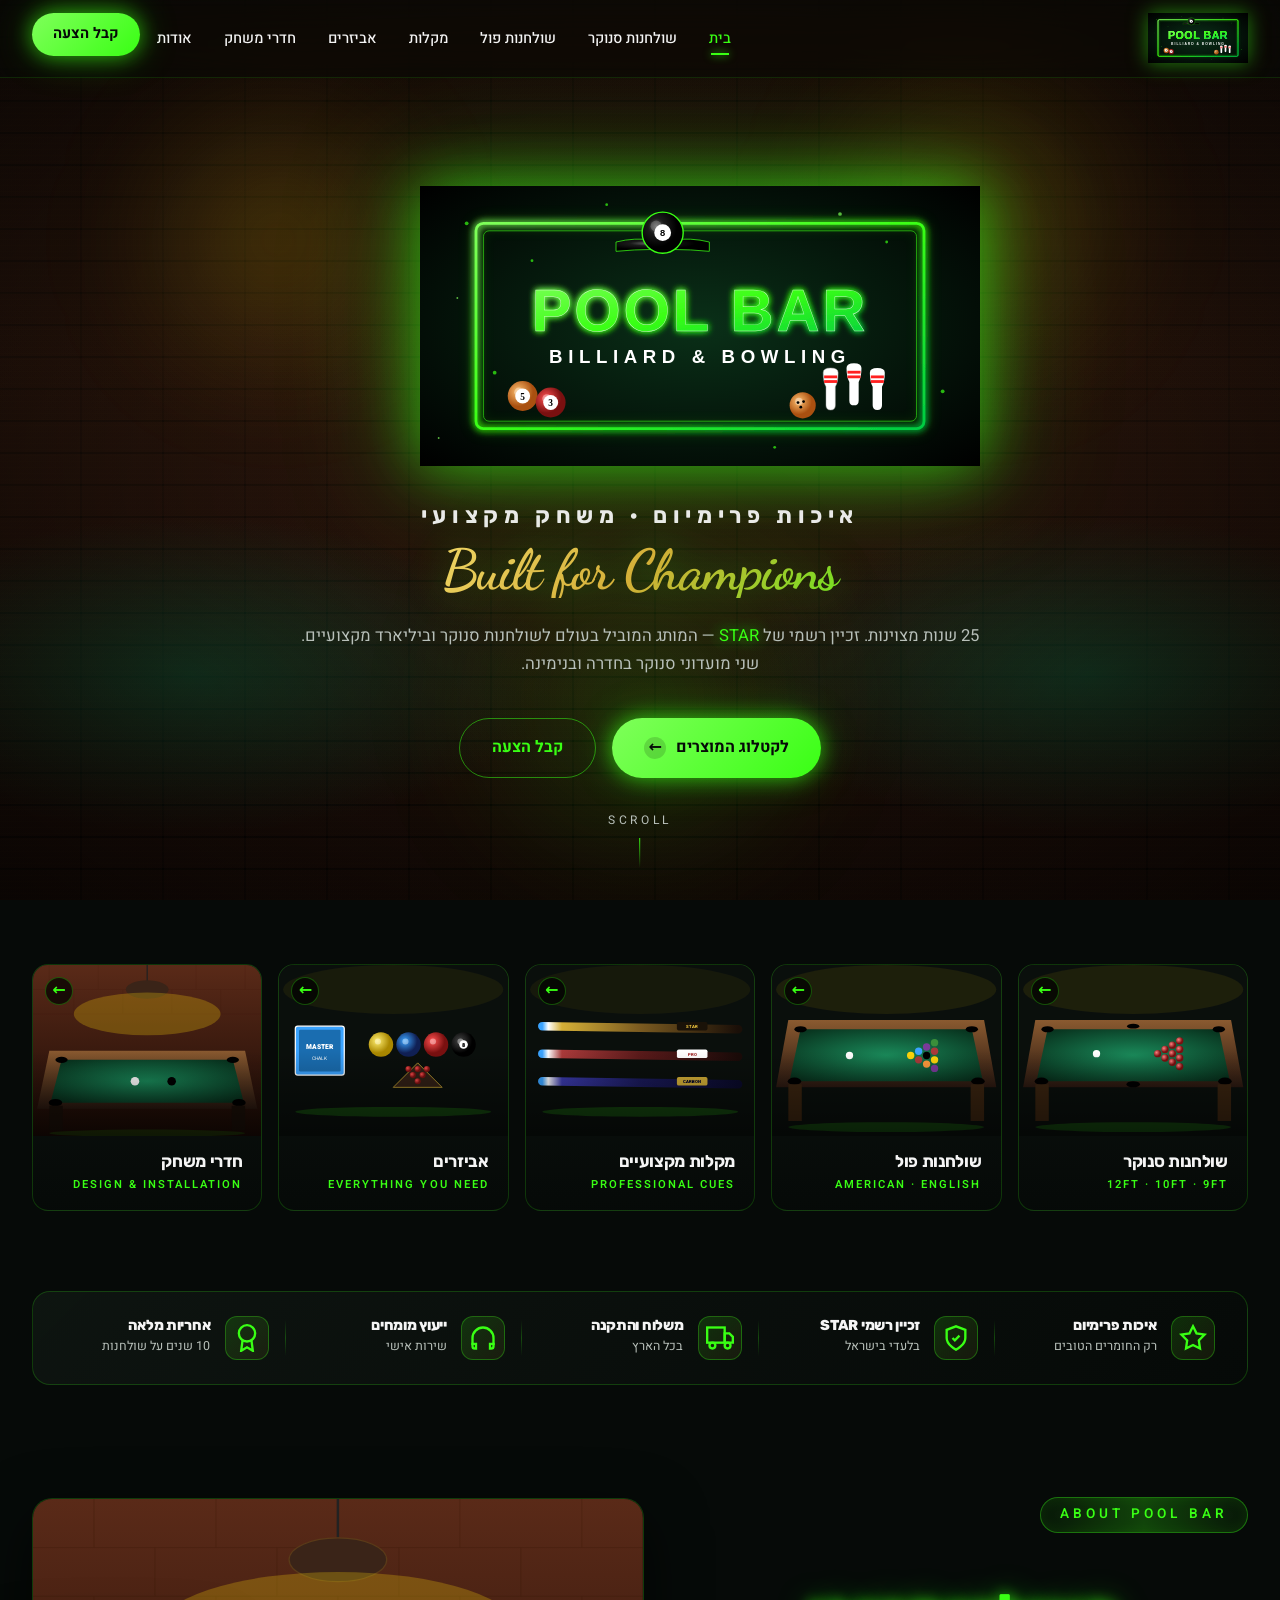
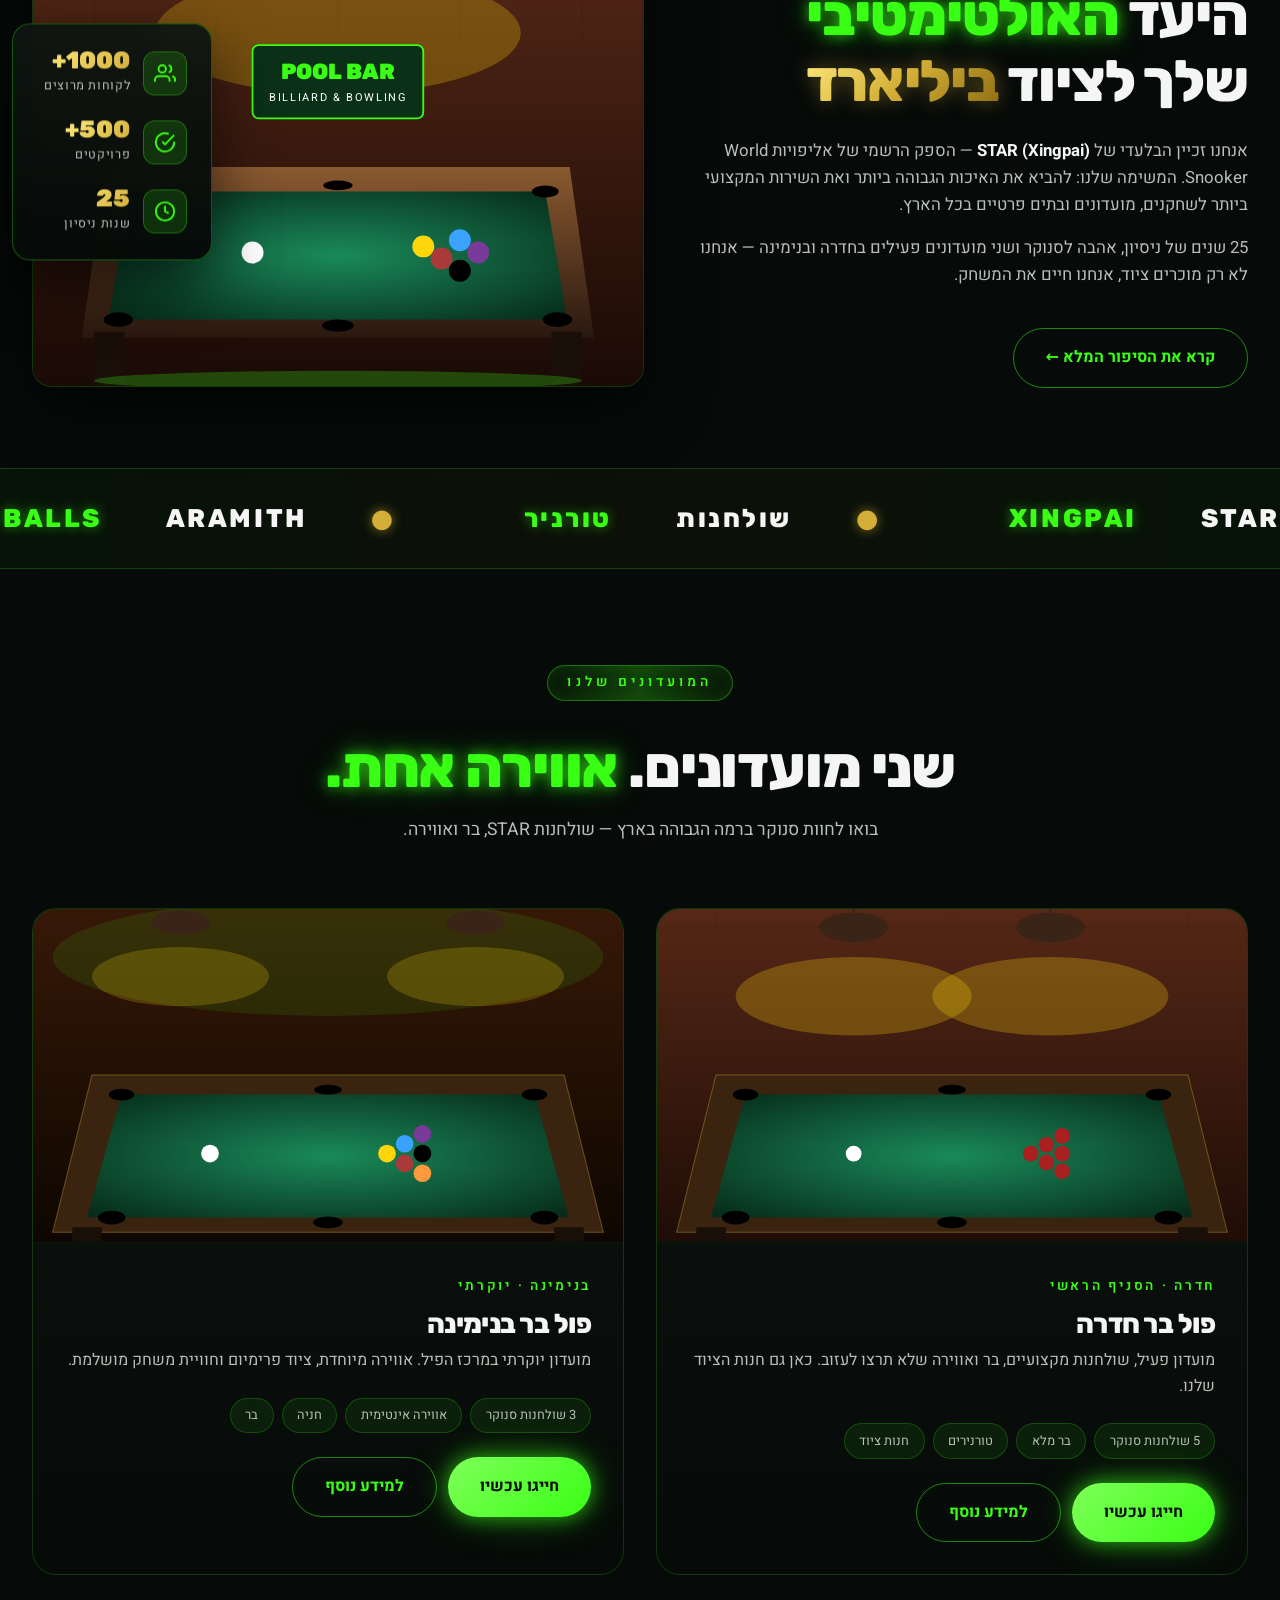
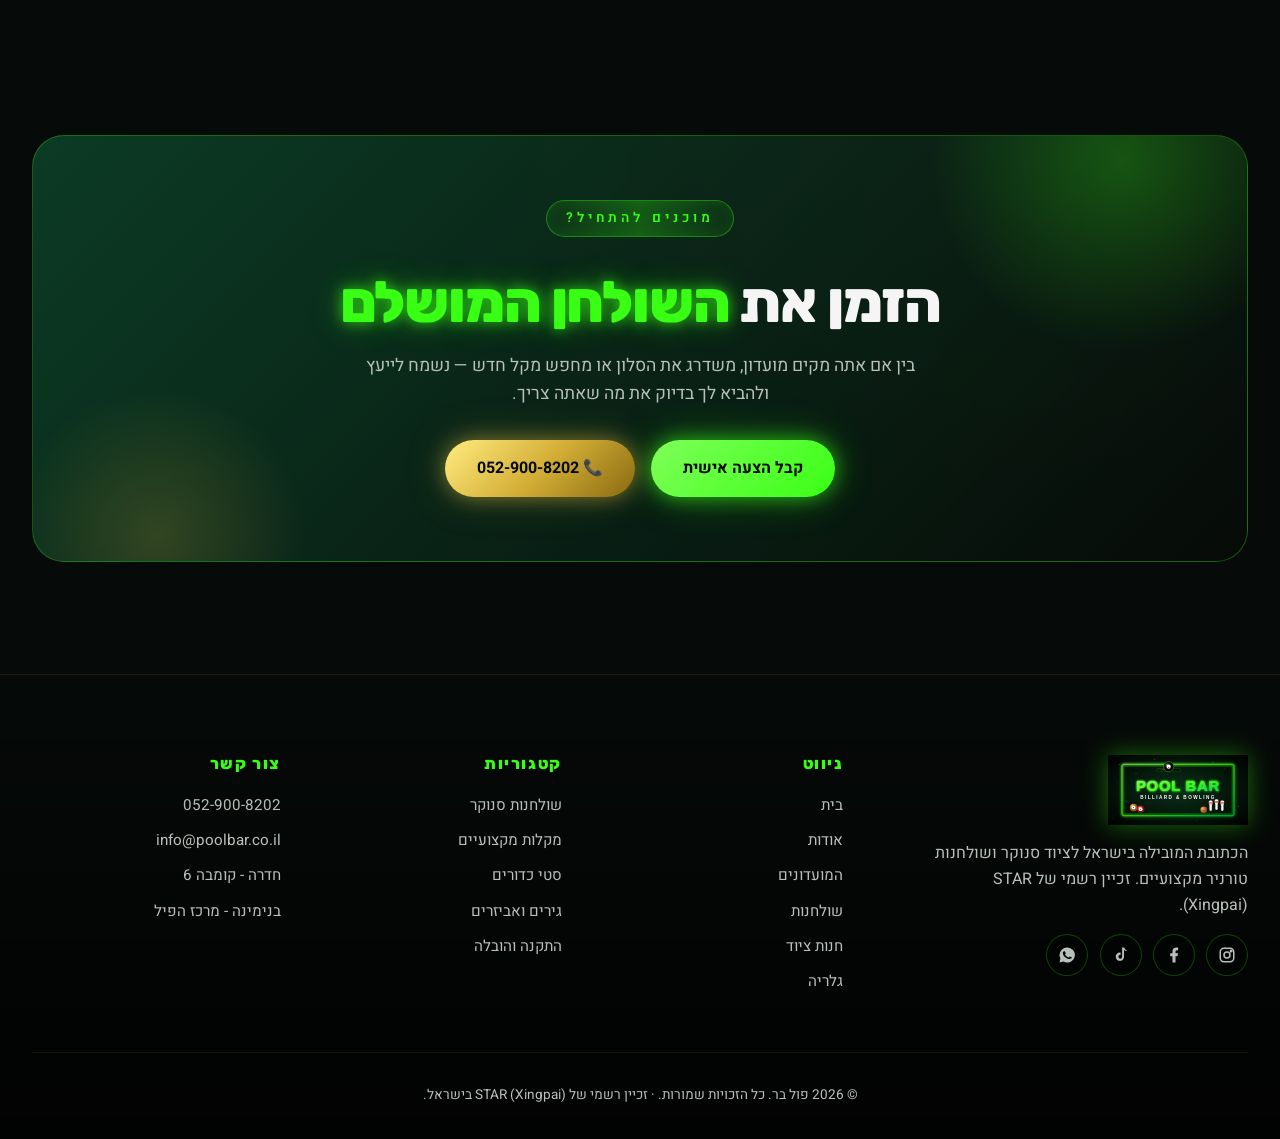
==== commit a8237de9: "שכתוב מלא של עמוד הבית במבנה מקצועי בסגנון התמונה עיצוב חדש בהשראת התמונה שהמשתמש שלח: - הירו עם רקע" ====
--- a/index.html
+++ b/index.html
@@ -3,11 +3,11 @@
 <head>
   <meta charset="UTF-8" />
   <meta name="viewport" content="width=device-width, initial-scale=1.0" />
-  <title>פול בר | POOL BAR - ציוד סנוקר וביליארד יוקרתי | זכיין STAR</title>
-  <meta name="description" content="פול בר - 25 שנות מצוינות בעולם הסנוקר. זכיין רשמי של חברת STAR למכירת שולחנות סנוקר, מקלות, כדורים וציוד מקצועי. מועדוני סנוקר בחדרה ובנימינה." />
+  <title>פול בר | POOL BAR - ציוד סנוקר וביליארד יוקרתי | זכיין רשמי STAR</title>
+  <meta name="description" content="פול בר - 25 שנות מצוינות בעולם הסנוקר. זכיין רשמי של חברת STAR. שולחנות סנוקר, מקלות, כדורים וציוד מקצועי. מועדונים בחדרה ובנימינה." />
   <link rel="preconnect" href="https://fonts.googleapis.com" />
   <link rel="preconnect" href="https://fonts.gstatic.com" crossorigin />
-  <link href="https://fonts.googleapis.com/css2?family=Heebo:wght@300;400;500;600;700;800;900&family=Rubik:wght@400;500;600;700;800;900&display=swap" rel="stylesheet" />
+  <link href="https://fonts.googleapis.com/css2?family=Heebo:wght@300;400;500;600;700;800;900&family=Rubik:wght@400;500;600;700;800;900&family=Caveat:wght@500;600;700&family=Dancing+Script:wght@500;700&display=swap" rel="stylesheet" />
   <link rel="stylesheet" href="css/style.css" />
   <link rel="icon" href="data:image/svg+xml,<svg xmlns='http://www.w3.org/2000/svg' viewBox='0 0 32 32'><circle cx='16' cy='16' r='14' fill='%23000'/><circle cx='16' cy='16' r='6' fill='%23fff'/><text x='16' y='20' text-anchor='middle' font-family='Arial' font-weight='900' font-size='9' fill='%23000'>8</text></svg>" />
 </head>
@@ -29,82 +29,426 @@
       </button>
       <ul class="nav-links" id="navLinks">
         <li><a href="index.html" class="active">בית</a></li>
+        <li><a href="tables.html">שולחנות סנוקר</a></li>
+        <li><a href="tables.html#pool">שולחנות פול</a></li>
+        <li><a href="shop.html#cues">מקלות</a></li>
+        <li><a href="shop.html">אביזרים</a></li>
+        <li><a href="clubs.html">חדרי משחק</a></li>
         <li><a href="about.html">אודות</a></li>
-        <li><a href="clubs.html">המועדונים</a></li>
-        <li><a href="tables.html">שולחנות</a></li>
-        <li><a href="shop.html">חנות ציוד</a></li>
-        <li><a href="gallery.html">גלריה</a></li>
         <li><a href="contact.html" class="nav-cta">קבל הצעה</a></li>
       </ul>
     </div>
   </nav>
 
-  <!-- HERO with LOGO -->
-  <header class="hero">
-    <div class="particles" id="particles"></div>
+  <!-- HERO with atmospheric background -->
+  <header class="hero-pro">
+    <div class="hero-bg">
+      <div class="hero-bg-image"></div>
+      <div class="hero-bg-overlay"></div>
+      <!-- Ambient lights -->
+      <div class="amb-light amb-light-1"></div>
+      <div class="amb-light amb-light-2"></div>
+      <div class="amb-light amb-light-3"></div>
+      <!-- Particles -->
+      <div class="particles" id="particles"></div>
+    </div>
+
     <div class="container">
-      <div class="hero-grid">
-        <div class="hero-logo-display">
-          <img src="assets/logo.svg" alt="פול בר - POOL BAR BILLIARD & BOWLING" class="hero-logo" />
-        </div>
-        <div>
-          <span class="hero-eyebrow">זכיין רשמי STAR · מאז 2000</span>
-          <h1 class="hero-title">איכות פרימיום. <span>משחק מקצועי.</span></h1>
-          <p class="hero-sub">
-            25 שנות מצוינות, אהבה ומקצועיות. <strong style="color: var(--white);">פול בר</strong> היא הכתובת המובילה בארץ לציוד סנוקר וביליארד ברמה הגבוהה בעולם — שולחנות, מקלות, כדורים, גירים והכל ביניהם. ישירות מהמותג הבינלאומי <strong style="color: var(--neon-green);">STAR Xingpai</strong>.
-          </p>
-          <div class="hero-actions">
-            <a href="tables.html" class="btn btn-primary">
-              לקטלוג השולחנות
-              <span class="btn-arrow">←</span>
-            </a>
-            <a href="contact.html" class="btn btn-outline">קבל הצעה אישית</a>
-          </div>
-          <div class="hero-stats">
-            <div class="stat"><strong data-counter="25">25</strong><span>שנות ניסיון</span></div>
-            <div class="stat"><strong data-counter="2">2</strong><span>מועדוני סנוקר</span></div>
-            <div class="stat"><strong data-counter="500">500+</strong><span>לקוחות מרוצים</span></div>
-            <div class="stat"><strong data-counter="100">100%</strong><span>ציוד מקורי</span></div>
-          </div>
-        </div>
-      </div>
-    </div>
+      <div class="hero-content">
+        <div class="hero-logo-wrap">
+          <img src="assets/logo.svg" alt="פול בר - POOL BAR BILLIARD & BOWLING" class="hero-logo-big" />
+        </div>
+        <div class="hero-tagline">איכות פרימיום · משחק מקצועי</div>
+        <h1 class="hero-cursive">Built for Champions</h1>
+        <p class="hero-subtitle-pro">
+          25 שנות מצוינות. זכיין רשמי של <span class="text-neon">STAR</span> — המותג המוביל בעולם לשולחנות סנוקר וביליארד מקצועיים. שני מועדוני סנוקר בחדרה ובנימינה.
+        </p>
+        <div class="hero-actions">
+          <a href="tables.html" class="btn btn-primary">
+            לקטלוג המוצרים
+            <span class="btn-arrow">←</span>
+          </a>
+          <a href="contact.html" class="btn btn-outline">קבל הצעה</a>
+        </div>
+      </div>
+    </div>
+
     <div class="scroll-indicator">SCROLL</div>
   </header>
 
-  <!-- Features Bar -->
-  <section style="padding: 2rem 0;">
+  <!-- CATEGORY CARDS - row of 5 -->
+  <section class="categories-section">
     <div class="container">
-      <div class="features-bar reveal">
-        <div class="features-bar-item">
-          <div class="features-bar-icon">
-            <svg width="22" height="22" viewBox="0 0 24 24" fill="none" stroke="currentColor" stroke-width="2"><path d="M12 2L2 22h20L12 2z"/><line x1="12" y1="9" x2="12" y2="14"/></svg>
-          </div>
-          <div><h4>איכות פרימיום</h4><p>רק החומרים הטובים ביותר</p></div>
-        </div>
-        <div class="features-bar-item">
-          <div class="features-bar-icon">
-            <svg width="22" height="22" viewBox="0 0 24 24" fill="none" stroke="currentColor" stroke-width="2"><path d="M12 22s8-4 8-10V5l-8-3-8 3v7c0 6 8 10 8 10z"/></svg>
-          </div>
-          <div><h4>זכיין רשמי STAR</h4><p>בלעדי בישראל</p></div>
-        </div>
-        <div class="features-bar-item">
-          <div class="features-bar-icon">
-            <svg width="22" height="22" viewBox="0 0 24 24" fill="none" stroke="currentColor" stroke-width="2"><rect x="1" y="3" width="15" height="13"/><polygon points="16 8 20 8 23 11 23 16 16 16 16 8"/><circle cx="5.5" cy="18.5" r="2.5"/><circle cx="18.5" cy="18.5" r="2.5"/></svg>
-          </div>
-          <div><h4>משלוח והתקנה</h4><p>בכל הארץ</p></div>
-        </div>
-        <div class="features-bar-item">
-          <div class="features-bar-icon">
-            <svg width="22" height="22" viewBox="0 0 24 24" fill="none" stroke="currentColor" stroke-width="2"><path d="M21 11.5a8.38 8.38 0 01-.9 3.8 8.5 8.5 0 01-7.6 4.7 8.38 8.38 0 01-3.8-.9L3 21l1.9-5.7a8.38 8.38 0 01-.9-3.8 8.5 8.5 0 014.7-7.6 8.38 8.38 0 013.8-.9h.5a8.48 8.48 0 018 8v.5z"/></svg>
-          </div>
-          <div><h4>ייעוץ מקצועי</h4><p>שירות אישי</p></div>
-        </div>
-        <div class="features-bar-item">
-          <div class="features-bar-icon">
-            <svg width="22" height="22" viewBox="0 0 24 24" fill="none" stroke="currentColor" stroke-width="2"><polygon points="12 2 15 8 22 9 17 14 18 21 12 18 6 21 7 14 2 9 9 8 12 2"/></svg>
-          </div>
-          <div><h4>אחריות מלאה</h4><p>10 שנים על שולחנות</p></div>
+      <div class="categories-grid reveal-stagger">
+        <a href="tables.html" class="cat-card">
+          <div class="cat-image">
+            <svg width="100%" height="100%" viewBox="0 0 400 280" preserveAspectRatio="xMidYMid slice">
+              <defs>
+                <radialGradient id="cf1" cx="50%" cy="50%" r="70%"><stop offset="0%" stop-color="#1a8a5a"/><stop offset="100%" stop-color="#062a18"/></radialGradient>
+                <linearGradient id="cw1" x1="0%" y1="0%" x2="0%" y2="100%"><stop offset="0%" stop-color="#8a5a30"/><stop offset="100%" stop-color="#2a1810"/></linearGradient>
+                <radialGradient id="rb1" cx="35%" cy="35%"><stop offset="0%" stop-color="#ff8080"/><stop offset="100%" stop-color="#7a1010"/></radialGradient>
+              </defs>
+              <rect width="400" height="280" fill="#0a0f0c"/>
+              <ellipse cx="200" cy="40" rx="180" ry="40" fill="#ffd60a" opacity="0.08"/>
+              <!-- table angle perspective -->
+              <polygon points="40,90 360,90 380,200 20,200" fill="url(#cw1)"/>
+              <polygon points="60,105 340,105 358,190 42,190" fill="url(#cf1)"/>
+              <!-- pockets -->
+              <ellipse cx="60" cy="105" rx="10" ry="5" fill="#000"/>
+              <ellipse cx="200" cy="100" rx="10" ry="4" fill="#000"/>
+              <ellipse cx="340" cy="105" rx="10" ry="5" fill="#000"/>
+              <ellipse cx="50" cy="190" rx="11" ry="6" fill="#000"/>
+              <ellipse cx="200" cy="195" rx="11" ry="5" fill="#000"/>
+              <ellipse cx="350" cy="190" rx="11" ry="6" fill="#000"/>
+              <!-- red balls triangle -->
+              <circle cx="240" cy="145" r="6" fill="url(#rb1)"/>
+              <circle cx="252" cy="138" r="6" fill="url(#rb1)"/>
+              <circle cx="252" cy="152" r="6" fill="url(#rb1)"/>
+              <circle cx="264" cy="131" r="6" fill="url(#rb1)"/>
+              <circle cx="264" cy="145" r="6" fill="url(#rb1)"/>
+              <circle cx="264" cy="159" r="6" fill="url(#rb1)"/>
+              <circle cx="276" cy="124" r="6" fill="url(#rb1)"/>
+              <circle cx="276" cy="138" r="6" fill="url(#rb1)"/>
+              <circle cx="276" cy="152" r="6" fill="url(#rb1)"/>
+              <circle cx="276" cy="166" r="6" fill="url(#rb1)"/>
+              <!-- white ball -->
+              <circle cx="140" cy="145" r="6" fill="#fff"/>
+              <!-- legs -->
+              <rect x="40" y="195" width="22" height="60" fill="#3a2410"/>
+              <rect x="338" y="195" width="22" height="60" fill="#3a2410"/>
+              <ellipse cx="200" cy="265" rx="160" ry="8" fill="#39ff14" opacity="0.2"/>
+            </svg>
+          </div>
+          <div class="cat-info">
+            <h3>שולחנות סנוקר</h3>
+            <p>12FT · 10FT · 9FT</p>
+          </div>
+          <div class="cat-arrow">←</div>
+        </a>
+
+        <a href="tables.html" class="cat-card">
+          <div class="cat-image">
+            <svg width="100%" height="100%" viewBox="0 0 400 280" preserveAspectRatio="xMidYMid slice">
+              <defs>
+                <radialGradient id="cf2" cx="50%" cy="50%" r="70%"><stop offset="0%" stop-color="#1a8a5a"/><stop offset="100%" stop-color="#062a18"/></radialGradient>
+                <linearGradient id="cw2" x1="0%" y1="0%" x2="0%" y2="100%"><stop offset="0%" stop-color="#8a5a30"/><stop offset="100%" stop-color="#2a1810"/></linearGradient>
+              </defs>
+              <rect width="400" height="280" fill="#0a0f0c"/>
+              <ellipse cx="200" cy="40" rx="180" ry="40" fill="#ffd60a" opacity="0.08"/>
+              <polygon points="40,90 360,90 380,200 20,200" fill="url(#cw2)"/>
+              <polygon points="60,105 340,105 358,190 42,190" fill="url(#cf2)"/>
+              <ellipse cx="60" cy="105" rx="10" ry="5" fill="#000"/>
+              <ellipse cx="340" cy="105" rx="10" ry="5" fill="#000"/>
+              <ellipse cx="50" cy="190" rx="11" ry="6" fill="#000"/>
+              <ellipse cx="350" cy="190" rx="11" ry="6" fill="#000"/>
+              <!-- pool 8 rack -->
+              <g transform="translate(240, 148)">
+                <circle cx="0" cy="0" r="6" fill="#ffd60a"/>
+                <circle cx="13" cy="-7" r="6" fill="#3aa3ff"/>
+                <circle cx="13" cy="7" r="6" fill="#aa3a3a"/>
+                <circle cx="26" cy="-14" r="6" fill="#7a3a99"/>
+                <circle cx="26" cy="0" r="6" fill="#000"/>
+                <circle cx="26" cy="14" r="6" fill="#ff9a3c"/>
+                <circle cx="39" cy="-21" r="6" fill="#3a8f3a"/>
+                <circle cx="39" cy="-7" r="6" fill="#aa3a3a"/>
+                <circle cx="39" cy="7" r="6" fill="#ffd60a"/>
+                <circle cx="39" cy="21" r="6" fill="#7a3a99"/>
+              </g>
+              <circle cx="140" cy="148" r="6" fill="#fff"/>
+              <rect x="40" y="195" width="22" height="60" fill="#3a2410"/>
+              <rect x="338" y="195" width="22" height="60" fill="#3a2410"/>
+              <ellipse cx="200" cy="265" rx="160" ry="8" fill="#39ff14" opacity="0.2"/>
+            </svg>
+          </div>
+          <div class="cat-info">
+            <h3>שולחנות פול</h3>
+            <p>AMERICAN · ENGLISH</p>
+          </div>
+          <div class="cat-arrow">←</div>
+        </a>
+
+        <a href="shop.html#cues" class="cat-card">
+          <div class="cat-image">
+            <svg width="100%" height="100%" viewBox="0 0 400 280" preserveAspectRatio="xMidYMid slice">
+              <defs>
+                <linearGradient id="cuec1" x1="0%" x2="100%"><stop offset="0%" stop-color="#3aa3ff"/><stop offset="3%" stop-color="#fff"/><stop offset="10%" stop-color="#d4af37"/><stop offset="50%" stop-color="#7a5a20"/><stop offset="100%" stop-color="#1a0f08"/></linearGradient>
+                <linearGradient id="cuec2" x1="0%" x2="100%"><stop offset="0%" stop-color="#3aa3ff"/><stop offset="3%" stop-color="#fff"/><stop offset="10%" stop-color="#aa3a3a"/><stop offset="50%" stop-color="#5a1a1a"/><stop offset="100%" stop-color="#1a0a08"/></linearGradient>
+                <linearGradient id="cuec3" x1="0%" x2="100%"><stop offset="0%" stop-color="#3aa3ff"/><stop offset="3%" stop-color="#fff"/><stop offset="10%" stop-color="#3a3aaa"/><stop offset="50%" stop-color="#1a1a5a"/><stop offset="100%" stop-color="#0a0a2a"/></linearGradient>
+              </defs>
+              <rect width="400" height="280" fill="#0a0f0c"/>
+              <ellipse cx="200" cy="40" rx="180" ry="40" fill="#ffd60a" opacity="0.05"/>
+              <!-- 3 cues stacked -->
+              <line x1="40" y1="100" x2="360" y2="105" stroke="url(#cuec1)" stroke-width="14" stroke-linecap="round"/>
+              <rect x="260" y="93" width="50" height="14" fill="#1a1208" rx="3"/>
+              <text x="285" y="103" text-anchor="middle" fill="#d4af37" font-size="7" font-weight="900">STAR</text>
+
+              <line x1="40" y1="145" x2="360" y2="150" stroke="url(#cuec2)" stroke-width="14" stroke-linecap="round"/>
+              <rect x="260" y="138" width="50" height="14" fill="#fff" rx="3"/>
+              <text x="285" y="148" text-anchor="middle" fill="#aa3a3a" font-size="7" font-weight="900">PRO</text>
+
+              <line x1="40" y1="190" x2="360" y2="195" stroke="url(#cuec3)" stroke-width="14" stroke-linecap="round"/>
+              <rect x="260" y="183" width="50" height="14" fill="#d4af37" rx="3"/>
+              <text x="285" y="193" text-anchor="middle" fill="#0a0a2a" font-size="7" font-weight="900">CARBON</text>
+
+              <ellipse cx="200" cy="240" rx="160" ry="8" fill="#39ff14" opacity="0.2"/>
+            </svg>
+          </div>
+          <div class="cat-info">
+            <h3>מקלות מקצועיים</h3>
+            <p>PROFESSIONAL CUES</p>
+          </div>
+          <div class="cat-arrow">←</div>
+        </a>
+
+        <a href="shop.html" class="cat-card">
+          <div class="cat-image">
+            <svg width="100%" height="100%" viewBox="0 0 400 280" preserveAspectRatio="xMidYMid slice">
+              <defs>
+                <radialGradient id="ab1" cx="35%" cy="35%"><stop offset="0%" stop-color="#ffee70"/><stop offset="100%" stop-color="#aa8800"/></radialGradient>
+                <radialGradient id="ab2" cx="35%" cy="35%"><stop offset="0%" stop-color="#3aa3ff"/><stop offset="100%" stop-color="#102055"/></radialGradient>
+                <radialGradient id="ab3" cx="35%" cy="35%"><stop offset="0%" stop-color="#ff5050"/><stop offset="100%" stop-color="#7a1010"/></radialGradient>
+                <radialGradient id="ab4" cx="35%" cy="35%"><stop offset="0%" stop-color="#aa70ff"/><stop offset="100%" stop-color="#2a0a55"/></radialGradient>
+                <radialGradient id="ab5" cx="35%" cy="35%"><stop offset="0%" stop-color="#4aff7a"/><stop offset="100%" stop-color="#0a4a1a"/></radialGradient>
+                <radialGradient id="ab6" cx="35%" cy="35%"><stop offset="0%" stop-color="#444"/><stop offset="100%" stop-color="#000"/></radialGradient>
+              </defs>
+              <rect width="400" height="280" fill="#0a0f0c"/>
+              <ellipse cx="200" cy="40" rx="180" ry="40" fill="#ffd60a" opacity="0.06"/>
+              <!-- chalk box -->
+              <rect x="40" y="100" width="80" height="80" rx="4" fill="#3aa3ff" stroke="#fff" stroke-width="2"/>
+              <rect x="46" y="106" width="68" height="68" rx="2" fill="#1a6db0"/>
+              <text x="80" y="138" text-anchor="middle" fill="#fff" font-weight="900" font-size="11">MASTER</text>
+              <text x="80" y="155" text-anchor="middle" fill="#fff" font-size="8">CHALK</text>
+              <!-- balls -->
+              <circle cx="180" cy="130" r="20" fill="url(#ab1)"/>
+              <circle cx="175" cy="125" r="5" fill="rgba(255,255,255,0.4)"/>
+              <circle cx="225" cy="130" r="20" fill="url(#ab2)"/>
+              <circle cx="220" cy="125" r="5" fill="rgba(255,255,255,0.4)"/>
+              <circle cx="270" cy="130" r="20" fill="url(#ab3)"/>
+              <circle cx="265" cy="125" r="5" fill="rgba(255,255,255,0.4)"/>
+              <circle cx="315" cy="130" r="20" fill="url(#ab6)"/>
+              <circle cx="310" cy="125" r="5" fill="rgba(255,255,255,0.4)"/>
+              <circle cx="315" cy="130" r="7" fill="#fff"/>
+              <text x="315" y="134" text-anchor="middle" font-weight="900" font-size="9" fill="#000">8</text>
+              <!-- triangle bottom -->
+              <polygon points="200,200 280,200 240,160" fill="#3a2418" stroke="#d4af37" stroke-width="1.5" opacity="0.85"/>
+              <circle cx="240" cy="190" r="5" fill="url(#ab3)"/>
+              <circle cx="232" cy="180" r="5" fill="url(#ab3)"/>
+              <circle cx="248" cy="180" r="5" fill="url(#ab3)"/>
+              <circle cx="225" cy="170" r="5" fill="url(#ab3)"/>
+              <circle cx="240" cy="170" r="5" fill="url(#ab3)"/>
+              <circle cx="255" cy="170" r="5" fill="url(#ab3)"/>
+              <ellipse cx="200" cy="240" rx="160" ry="8" fill="#39ff14" opacity="0.2"/>
+            </svg>
+          </div>
+          <div class="cat-info">
+            <h3>אביזרים</h3>
+            <p>EVERYTHING YOU NEED</p>
+          </div>
+          <div class="cat-arrow">←</div>
+        </a>
+
+        <a href="clubs.html" class="cat-card">
+          <div class="cat-image">
+            <svg width="100%" height="100%" viewBox="0 0 400 280" preserveAspectRatio="xMidYMid slice">
+              <defs>
+                <radialGradient id="rmf" cx="50%" cy="50%" r="70%"><stop offset="0%" stop-color="#1a8a5a"/><stop offset="100%" stop-color="#062a18"/></radialGradient>
+                <linearGradient id="rmw" x1="0%" y1="0%" x2="0%" y2="100%"><stop offset="0%" stop-color="#8a5a30"/><stop offset="100%" stop-color="#2a1810"/></linearGradient>
+                <linearGradient id="brick" x1="0%" y1="0%" x2="0%" y2="100%"><stop offset="0%" stop-color="#5a2a18"/><stop offset="100%" stop-color="#1a0a05"/></linearGradient>
+              </defs>
+              <rect width="400" height="280" fill="url(#brick)"/>
+              <!-- brick pattern -->
+              <g opacity="0.3" stroke="#3a1a08" stroke-width="0.5">
+                <line x1="0" y1="40" x2="400" y2="40"/>
+                <line x1="0" y1="80" x2="400" y2="80"/>
+                <line x1="40" y1="0" x2="40" y2="40"/>
+                <line x1="120" y1="0" x2="120" y2="40"/>
+                <line x1="200" y1="0" x2="200" y2="40"/>
+                <line x1="280" y1="0" x2="280" y2="40"/>
+                <line x1="360" y1="0" x2="360" y2="40"/>
+                <line x1="0" y1="40" x2="0" y2="80"/>
+                <line x1="80" y1="40" x2="80" y2="80"/>
+                <line x1="160" y1="40" x2="160" y2="80"/>
+                <line x1="240" y1="40" x2="240" y2="80"/>
+                <line x1="320" y1="40" x2="320" y2="80"/>
+              </g>
+              <!-- hanging lamp -->
+              <line x1="200" y1="0" x2="200" y2="30" stroke="#222" stroke-width="2"/>
+              <ellipse cx="200" cy="40" rx="35" ry="15" fill="#3a2418"/>
+              <ellipse cx="200" cy="80" rx="120" ry="35" fill="#ffd60a" opacity="0.25"/>
+              <!-- table -->
+              <polygon points="40,140 360,140 380,235 20,235" fill="url(#rmw)"/>
+              <polygon points="60,155 340,155 358,225 42,225" fill="url(#rmf)"/>
+              <ellipse cx="60" cy="155" rx="10" ry="5" fill="#000"/>
+              <ellipse cx="340" cy="155" rx="10" ry="5" fill="#000"/>
+              <ellipse cx="50" cy="225" rx="11" ry="6" fill="#000"/>
+              <ellipse cx="350" cy="225" rx="11" ry="6" fill="#000"/>
+              <circle cx="180" cy="190" r="7" fill="#fff"/>
+              <circle cx="240" cy="190" r="7" fill="#000"/>
+              <rect x="40" y="230" width="22" height="40" fill="#1a0f08"/>
+              <rect x="338" y="230" width="22" height="40" fill="#1a0f08"/>
+              <ellipse cx="200" cy="275" rx="160" ry="6" fill="#39ff14" opacity="0.15"/>
+            </svg>
+          </div>
+          <div class="cat-info">
+            <h3>חדרי משחק</h3>
+            <p>DESIGN &amp; INSTALLATION</p>
+          </div>
+          <div class="cat-arrow">←</div>
+        </a>
+      </div>
+    </div>
+  </section>
+
+  <!-- TRUST BADGES BAR -->
+  <section class="trust-section">
+    <div class="container">
+      <div class="trust-bar reveal">
+        <div class="trust-item">
+          <div class="trust-icon">
+            <svg width="28" height="28" viewBox="0 0 24 24" fill="none" stroke="currentColor" stroke-width="2"><polygon points="12 2 15 8 22 9 17 14 18 21 12 18 6 21 7 14 2 9 9 8 12 2"/></svg>
+          </div>
+          <div>
+            <h4>איכות פרימיום</h4>
+            <p>רק החומרים הטובים</p>
+          </div>
+        </div>
+        <div class="trust-divider"></div>
+        <div class="trust-item">
+          <div class="trust-icon">
+            <svg width="28" height="28" viewBox="0 0 24 24" fill="none" stroke="currentColor" stroke-width="2"><path d="M12 22s8-4 8-10V5l-8-3-8 3v7c0 6 8 10 8 10z"/><path d="M9 12l2 2 4-4"/></svg>
+          </div>
+          <div>
+            <h4>זכיין רשמי STAR</h4>
+            <p>בלעדי בישראל</p>
+          </div>
+        </div>
+        <div class="trust-divider"></div>
+        <div class="trust-item">
+          <div class="trust-icon">
+            <svg width="28" height="28" viewBox="0 0 24 24" fill="none" stroke="currentColor" stroke-width="2"><rect x="1" y="3" width="15" height="13"/><polygon points="16 8 20 8 23 11 23 16 16 16 16 8"/><circle cx="5.5" cy="18.5" r="2.5"/><circle cx="18.5" cy="18.5" r="2.5"/></svg>
+          </div>
+          <div>
+            <h4>משלוח והתקנה</h4>
+            <p>בכל הארץ</p>
+          </div>
+        </div>
+        <div class="trust-divider"></div>
+        <div class="trust-item">
+          <div class="trust-icon">
+            <svg width="28" height="28" viewBox="0 0 24 24" fill="none" stroke="currentColor" stroke-width="2"><path d="M3 18v-6a9 9 0 0118 0v6"/><path d="M21 19a2 2 0 01-2 2h-1v-4h3v2zM3 19a2 2 0 002 2h1v-4H3v2z"/></svg>
+          </div>
+          <div>
+            <h4>ייעוץ מומחים</h4>
+            <p>שירות אישי</p>
+          </div>
+        </div>
+        <div class="trust-divider"></div>
+        <div class="trust-item">
+          <div class="trust-icon">
+            <svg width="28" height="28" viewBox="0 0 24 24" fill="none" stroke="currentColor" stroke-width="2"><circle cx="12" cy="8" r="7"/><polyline points="8.21 13.89 7 23 12 20 17 23 15.79 13.88"/></svg>
+          </div>
+          <div>
+            <h4>אחריות מלאה</h4>
+            <p>10 שנים על שולחנות</p>
+          </div>
+        </div>
+      </div>
+    </div>
+  </section>
+
+  <!-- ABOUT SECTION with stats overlay -->
+  <section class="about-pro">
+    <div class="container">
+      <div class="about-grid reveal">
+        <div class="about-text">
+          <span class="eyebrow">ABOUT POOL BAR</span>
+          <h2>היעד <span class="text-neon">האולטימטיבי</span><br>שלך לציוד <span class="text-gold">ביליארד</span></h2>
+          <p>אנחנו זכיין הבלעדי של <strong style="color: var(--white);">STAR (Xingpai)</strong> — הספק הרשמי של אליפויות World Snooker. המשימה שלנו: להביא את האיכות הגבוהה ביותר ואת השירות המקצועי ביותר לשחקנים, מועדונים ובתים פרטיים בכל הארץ.</p>
+          <p>25 שנים של ניסיון, אהבה לסנוקר ושני מועדונים פעילים בחדרה ובנימינה — אנחנו לא רק מוכרים ציוד, אנחנו חיים את המשחק.</p>
+          <a href="about.html" class="btn btn-outline" style="margin-top: 1.5rem;">קרא את הסיפור המלא ←</a>
+        </div>
+        <div class="about-visual">
+          <div class="about-image-wrap">
+            <svg width="100%" height="100%" viewBox="0 0 500 400" preserveAspectRatio="xMidYMid slice">
+              <defs>
+                <radialGradient id="abf" cx="50%" cy="50%" r="70%"><stop offset="0%" stop-color="#1a8a5a"/><stop offset="100%" stop-color="#062a18"/></radialGradient>
+                <linearGradient id="abw" x1="0%" y1="0%" x2="0%" y2="100%"><stop offset="0%" stop-color="#8a5a30"/><stop offset="100%" stop-color="#2a1810"/></linearGradient>
+                <linearGradient id="abbrick" x1="0%" y1="0%" x2="0%" y2="100%"><stop offset="0%" stop-color="#5a2a18"/><stop offset="100%" stop-color="#1a0a05"/></linearGradient>
+              </defs>
+              <!-- Brick wall background -->
+              <rect width="500" height="400" fill="url(#abbrick)"/>
+              <g opacity="0.4" stroke="#3a1a08" stroke-width="0.6">
+                <line x1="0" y1="40" x2="500" y2="40"/>
+                <line x1="0" y1="80" x2="500" y2="80"/>
+                <line x1="0" y1="120" x2="500" y2="120"/>
+                <line x1="0" y1="160" x2="500" y2="160"/>
+                <line x1="50" y1="0" x2="50" y2="40"/>
+                <line x1="150" y1="0" x2="150" y2="40"/>
+                <line x1="250" y1="0" x2="250" y2="40"/>
+                <line x1="350" y1="0" x2="350" y2="40"/>
+                <line x1="450" y1="0" x2="450" y2="40"/>
+                <line x1="100" y1="40" x2="100" y2="80"/>
+                <line x1="200" y1="40" x2="200" y2="80"/>
+                <line x1="300" y1="40" x2="300" y2="80"/>
+                <line x1="400" y1="40" x2="400" y2="80"/>
+                <line x1="50" y1="80" x2="50" y2="120"/>
+                <line x1="150" y1="80" x2="150" y2="120"/>
+                <line x1="250" y1="80" x2="250" y2="120"/>
+                <line x1="350" y1="80" x2="350" y2="120"/>
+                <line x1="450" y1="80" x2="450" y2="120"/>
+              </g>
+              <!-- Hanging lamp -->
+              <line x1="250" y1="0" x2="250" y2="40" stroke="#222" stroke-width="2"/>
+              <ellipse cx="250" cy="50" rx="40" ry="18" fill="#3a2418" stroke="#5a3a18" stroke-width="1"/>
+              <ellipse cx="250" cy="110" rx="150" ry="50" fill="#ffd60a" opacity="0.25"/>
+              <!-- POOL BAR sign on wall -->
+              <rect x="180" y="120" width="140" height="60" rx="5" fill="#0a3018" stroke="#39ff14" stroke-width="1.5"/>
+              <text x="250" y="148" text-anchor="middle" fill="#39ff14" font-family="Rubik" font-weight="900" font-size="18">POOL BAR</text>
+              <text x="250" y="166" text-anchor="middle" fill="#fff" font-size="9" letter-spacing="0.15em">BILLIARD &amp; BOWLING</text>
+              <!-- Pool table -->
+              <polygon points="60,220 440,220 460,360 40,360" fill="url(#abw)"/>
+              <polygon points="80,240 420,240 438,345 62,345" fill="url(#abf)"/>
+              <!-- pockets -->
+              <ellipse cx="80" cy="240" rx="11" ry="5" fill="#000"/>
+              <ellipse cx="250" cy="235" rx="12" ry="4" fill="#000"/>
+              <ellipse cx="420" cy="240" rx="11" ry="5" fill="#000"/>
+              <ellipse cx="70" cy="345" rx="12" ry="6" fill="#000"/>
+              <ellipse cx="250" cy="350" rx="13" ry="5" fill="#000"/>
+              <ellipse cx="430" cy="345" rx="12" ry="6" fill="#000"/>
+              <!-- Balls -->
+              <circle cx="180" cy="290" r="9" fill="#fff"/>
+              <circle cx="320" cy="285" r="9" fill="#ffd60a"/>
+              <circle cx="335" cy="295" r="9" fill="#aa3a3a"/>
+              <circle cx="350" cy="280" r="9" fill="#3aa3ff"/>
+              <circle cx="350" cy="305" r="9" fill="#000"/>
+              <circle cx="365" cy="290" r="9" fill="#7a3a99"/>
+              <!-- Legs -->
+              <rect x="50" y="355" width="25" height="45" fill="#1a0f08"/>
+              <rect x="425" y="355" width="25" height="45" fill="#1a0f08"/>
+              <ellipse cx="250" cy="395" rx="200" ry="8" fill="#39ff14" opacity="0.25"/>
+            </svg>
+          </div>
+          <!-- Stats overlay -->
+          <div class="about-stats">
+            <div class="about-stat">
+              <div class="about-stat-icon">
+                <svg width="22" height="22" viewBox="0 0 24 24" fill="none" stroke="currentColor" stroke-width="2"><path d="M17 21v-2a4 4 0 0 0-4-4H5a4 4 0 0 0-4 4v2"/><circle cx="9" cy="7" r="4"/><path d="M23 21v-2a4 4 0 0 0-3-3.87"/><path d="M16 3.13a4 4 0 0 1 0 7.75"/></svg>
+              </div>
+              <div><strong data-counter="1000">1000+</strong><span>לקוחות מרוצים</span></div>
+            </div>
+            <div class="about-stat">
+              <div class="about-stat-icon">
+                <svg width="22" height="22" viewBox="0 0 24 24" fill="none" stroke="currentColor" stroke-width="2"><path d="M22 11.08V12a10 10 0 1 1-5.93-9.14"/><polyline points="22 4 12 14.01 9 11.01"/></svg>
+              </div>
+              <div><strong data-counter="500">500+</strong><span>פרויקטים</span></div>
+            </div>
+            <div class="about-stat">
+              <div class="about-stat-icon">
+                <svg width="22" height="22" viewBox="0 0 24 24" fill="none" stroke="currentColor" stroke-width="2"><circle cx="12" cy="12" r="10"/><polyline points="12 6 12 12 16 14"/></svg>
+              </div>
+              <div><strong data-counter="25">25</strong><span>שנות ניסיון</span></div>
+            </div>
+          </div>
         </div>
       </div>
     </div>
@@ -128,335 +472,133 @@
     </div>
   </div>
 
-  <!-- Categories - With REAL product visuals -->
-  <section class="section-felt">
-    <div class="container">
-      <div class="section-header reveal">
-        <span class="eyebrow">מה אנחנו מציעים</span>
-        <h2>הכל ל<span class="text-neon">משחק המושלם</span></h2>
-        <p>מציוד מקצועי לליגות עולמיות ועד משחק אחר הצהריים — אצלנו תמצאו את הציוד המתאים בדיוק.</p>
-      </div>
-
-      <div class="cards-grid reveal-stagger" style="grid-template-columns: repeat(auto-fit, minmax(280px, 1fr));">
-        <!-- Snooker Table -->
-        <div class="product-card">
-          <div class="product-image">
-            <svg width="100%" height="100%" viewBox="0 0 320 240" preserveAspectRatio="xMidYMid meet">
-              <defs>
-                <radialGradient id="feltA" cx="50%" cy="50%" r="60%"><stop offset="0%" stop-color="#1a7a4f"/><stop offset="100%" stop-color="#0a4d2a"/></radialGradient>
-                <linearGradient id="woodA" x1="0%" y1="0%" x2="0%" y2="100%"><stop offset="0%" stop-color="#8a5a30"/><stop offset="50%" stop-color="#5a3a18"/><stop offset="100%" stop-color="#2a1810"/></linearGradient>
-                <radialGradient id="redA" cx="35%" cy="35%"><stop offset="0%" stop-color="#ff8080"/><stop offset="100%" stop-color="#7a1010"/></radialGradient>
-              </defs>
-              <ellipse cx="160" cy="210" rx="140" ry="12" fill="#39ff14" opacity="0.35"/>
-              <rect x="20" y="55" width="280" height="135" rx="10" fill="url(#woodA)" stroke="#d4af37" stroke-width="1" stroke-opacity="0.4"/>
-              <rect x="38" y="73" width="244" height="99" rx="5" fill="url(#feltA)"/>
-              <circle cx="48" cy="83" r="6" fill="#000"/>
-              <circle cx="160" cy="83" r="6" fill="#000"/>
-              <circle cx="272" cy="83" r="6" fill="#000"/>
-              <circle cx="48" cy="162" r="6" fill="#000"/>
-              <circle cx="160" cy="162" r="6" fill="#000"/>
-              <circle cx="272" cy="162" r="6" fill="#000"/>
-              <!-- Triangle of red balls -->
-              <g transform="translate(200, 122)">
-                <circle cx="0" cy="0" r="5" fill="url(#redA)"/>
-                <circle cx="10" cy="-5" r="5" fill="url(#redA)"/>
-                <circle cx="10" cy="5" r="5" fill="url(#redA)"/>
-                <circle cx="20" cy="-10" r="5" fill="url(#redA)"/>
-                <circle cx="20" cy="0" r="5" fill="url(#redA)"/>
-                <circle cx="20" cy="10" r="5" fill="url(#redA)"/>
-              </g>
-              <circle cx="80" cy="122" r="6" fill="#fff"/>
-              <rect x="32" y="190" width="14" height="32" fill="url(#woodA)"/>
-              <rect x="153" y="190" width="14" height="32" fill="url(#woodA)"/>
-              <rect x="274" y="190" width="14" height="32" fill="url(#woodA)"/>
-            </svg>
-          </div>
-          <div class="product-info">
-            <span class="product-tag">STAR Xingpai</span>
-            <h3>שולחנות סנוקר</h3>
-            <p>שולחנות טורניר רשמיים של STAR — אותם שולחנות בהם משחקות אליפויות עולם.</p>
-            <a href="tables.html" class="card-link">לכל הדגמים</a>
-          </div>
-        </div>
-
-        <!-- Cues -->
-        <div class="product-card">
-          <div class="product-image">
-            <svg width="100%" height="100%" viewBox="0 0 320 240" preserveAspectRatio="xMidYMid meet">
-              <defs>
-                <linearGradient id="cueA" x1="0%" x2="100%"><stop offset="0%" stop-color="#3aa3ff"/><stop offset="3%" stop-color="#fff"/><stop offset="10%" stop-color="#d4af37"/><stop offset="50%" stop-color="#7a5a20"/><stop offset="100%" stop-color="#2a1810"/></linearGradient>
-                <linearGradient id="cueB" x1="0%" x2="100%"><stop offset="0%" stop-color="#3aa3ff"/><stop offset="3%" stop-color="#fff"/><stop offset="10%" stop-color="#aa3a3a"/><stop offset="50%" stop-color="#5a1a1a"/><stop offset="100%" stop-color="#2a0a0a"/></linearGradient>
-              </defs>
-              <ellipse cx="160" cy="210" rx="120" ry="8" fill="#39ff14" opacity="0.25"/>
-              <line x1="30" y1="100" x2="290" y2="100" stroke="url(#cueA)" stroke-width="12" stroke-linecap="round"/>
-              <rect x="200" y="94" width="50" height="12" fill="#000" rx="3"/>
-              <text x="225" y="103" fill="#d4af37" font-size="7" font-weight="bold" text-anchor="middle">STAR</text>
-              <line x1="30" y1="140" x2="290" y2="140" stroke="url(#cueB)" stroke-width="12" stroke-linecap="round"/>
-              <rect x="200" y="134" width="50" height="12" fill="#fff" rx="3"/>
-              <text x="225" y="143" fill="#aa3a3a" font-size="7" font-weight="bold" text-anchor="middle">PRO</text>
-              <line x1="30" y1="180" x2="290" y2="180" stroke="url(#cueA)" stroke-width="10" stroke-linecap="round" opacity="0.7"/>
-            </svg>
-          </div>
-          <div class="product-info">
-            <span class="product-tag">פרימיום</span>
-            <h3>מקלות מקצועיים</h3>
-            <p>מקלות סנוקר וביליארד פרימיום — לכל רמת משחק, מהמתחיל עד השחקן המקצועני.</p>
-            <a href="shop.html#cues" class="card-link">לקולקציית המקלות</a>
-          </div>
-        </div>
-
-        <!-- Balls -->
-        <div class="product-card">
-          <div class="product-image">
-            <svg width="100%" height="100%" viewBox="0 0 320 240" preserveAspectRatio="xMidYMid meet">
-              <defs>
-                <radialGradient id="bw2" cx="35%" cy="35%"><stop offset="0%" stop-color="#fff"/><stop offset="100%" stop-color="#888"/></radialGradient>
-                <radialGradient id="bR2" cx="35%" cy="35%"><stop offset="0%" stop-color="#ff5050"/><stop offset="100%" stop-color="#7a1010"/></radialGradient>
-                <radialGradient id="bY2" cx="35%" cy="35%"><stop offset="0%" stop-color="#ffee70"/><stop offset="100%" stop-color="#aa8800"/></radialGradient>
-                <radialGradient id="bB2" cx="35%" cy="35%"><stop offset="0%" stop-color="#3aa3ff"/><stop offset="100%" stop-color="#102055"/></radialGradient>
-                <radialGradient id="bG2" cx="35%" cy="35%"><stop offset="0%" stop-color="#4aff7a"/><stop offset="100%" stop-color="#0a4a1a"/></radialGradient>
-                <radialGradient id="bP2" cx="35%" cy="35%"><stop offset="0%" stop-color="#ff80aa"/><stop offset="100%" stop-color="#5a0a3a"/></radialGradient>
-                <radialGradient id="bBlk2" cx="35%" cy="35%"><stop offset="0%" stop-color="#444"/><stop offset="100%" stop-color="#000"/></radialGradient>
-                <radialGradient id="bBr2" cx="35%" cy="35%"><stop offset="0%" stop-color="#cc7a4a"/><stop offset="100%" stop-color="#3a1a0a"/></radialGradient>
-              </defs>
-              <ellipse cx="160" cy="220" rx="120" ry="8" fill="#39ff14" opacity="0.25"/>
-              <circle cx="70" cy="110" r="28" fill="url(#bR2)"/>
-              <circle cx="62" cy="100" r="7" fill="rgba(255,255,255,0.4)"/>
-              <circle cx="130" cy="110" r="28" fill="url(#bY2)"/>
-              <circle cx="122" cy="100" r="7" fill="rgba(255,255,255,0.4)"/>
-              <circle cx="190" cy="110" r="28" fill="url(#bG2)"/>
-              <circle cx="182" cy="100" r="7" fill="rgba(255,255,255,0.4)"/>
-              <circle cx="250" cy="110" r="28" fill="url(#bB2)"/>
-              <circle cx="242" cy="100" r="7" fill="rgba(255,255,255,0.4)"/>
-              <circle cx="100" cy="170" r="28" fill="url(#bBr2)"/>
-              <circle cx="92" cy="160" r="7" fill="rgba(255,255,255,0.4)"/>
-              <circle cx="160" cy="170" r="28" fill="url(#bP2)"/>
-              <circle cx="152" cy="160" r="7" fill="rgba(255,255,255,0.4)"/>
-              <circle cx="220" cy="170" r="28" fill="url(#bBlk2)"/>
-              <circle cx="212" cy="160" r="7" fill="rgba(255,255,255,0.4)"/>
-              <circle cx="220" cy="170" r="10" fill="#fff"/>
-              <text x="220" y="174" text-anchor="middle" font-family="Arial Black" font-weight="900" font-size="12" fill="#000">8</text>
-            </svg>
-          </div>
-          <div class="product-info">
-            <span class="product-tag">Aramith</span>
-            <h3>כדורים מקצועיים</h3>
-            <p>סטים מלאים של כדורי סנוקר, פול 8, פול 9 — Aramith ו-STAR איכותיים ומדויקים.</p>
-            <a href="shop.html#balls" class="card-link">לסטי הכדורים</a>
-          </div>
-        </div>
-
-        <!-- Chalk -->
-        <div class="product-card">
-          <div class="product-image">
-            <svg width="100%" height="100%" viewBox="0 0 320 240" preserveAspectRatio="xMidYMid meet">
-              <ellipse cx="160" cy="215" rx="100" ry="8" fill="#39ff14" opacity="0.25"/>
-              <!-- Master chalk box -->
-              <rect x="60" y="80" width="80" height="80" rx="5" fill="#3aa3ff" stroke="#fff" stroke-width="2"/>
-              <rect x="66" y="86" width="68" height="68" rx="2" fill="#1a6db0"/>
-              <text x="100" y="120" text-anchor="middle" fill="#fff" font-weight="900" font-size="13">MASTER</text>
-              <text x="100" y="138" text-anchor="middle" fill="#fff" font-size="9" font-weight="600">Tournament</text>
-              <!-- Taom chalk -->
-              <rect x="170" y="80" width="80" height="80" rx="5" fill="#7050cc" stroke="#fff" stroke-width="2"/>
-              <rect x="176" y="86" width="68" height="68" rx="2" fill="#4a2a99"/>
-              <text x="210" y="120" text-anchor="middle" fill="#fff" font-weight="900" font-size="13">TAOM</text>
-              <text x="210" y="138" text-anchor="middle" fill="#fff" font-size="9" font-weight="600">Pro Chalk</text>
-              <!-- chalk powder marks -->
-              <circle cx="50" cy="170" r="3" fill="#3aa3ff" opacity="0.5"/>
-              <circle cx="260" cy="180" r="2" fill="#7050cc" opacity="0.5"/>
-              <circle cx="160" cy="190" r="2" fill="#fff" opacity="0.4"/>
-            </svg>
-          </div>
-          <div class="product-info">
-            <span class="product-tag">אביזרים</span>
-            <h3>גירים ואקססוריז</h3>
-            <p>גירי Master, Taom, Triangle ועוד — כל הציוד הקטן שעושה הבדל גדול במשחק.</p>
-            <a href="shop.html#chalk" class="card-link">לכל האקססוריז</a>
-          </div>
-        </div>
-
-        <!-- Cloth -->
-        <div class="product-card">
-          <div class="product-image">
-            <svg width="100%" height="100%" viewBox="0 0 320 240" preserveAspectRatio="xMidYMid meet">
-              <defs>
-                <pattern id="cloth1" patternUnits="userSpaceOnUse" width="6" height="6">
-                  <rect width="6" height="6" fill="#0a4d2a"/>
-                  <line x1="0" y1="0" x2="6" y2="6" stroke="#1a7a4f" stroke-width="0.4"/>
-                  <line x1="6" y1="0" x2="0" y2="6" stroke="#1a7a4f" stroke-width="0.4"/>
-                </pattern>
-              </defs>
-              <ellipse cx="160" cy="210" rx="120" ry="8" fill="#39ff14" opacity="0.25"/>
-              <rect x="50" y="60" width="220" height="140" rx="12" fill="url(#cloth1)" stroke="#d4af37" stroke-width="2" stroke-opacity="0.5"/>
-              <rect x="55" y="65" width="210" height="20" fill="rgba(255,255,255,0.05)"/>
-              <text x="160" y="135" text-anchor="middle" fill="#39ff14" font-family="Rubik" font-weight="900" font-size="22" opacity="0.9">STRACHAN</text>
-              <text x="160" y="155" text-anchor="middle" fill="#fff" font-size="11" letter-spacing="0.2em" opacity="0.8">6811 TOURNAMENT</text>
-              <line x1="80" y1="170" x2="240" y2="170" stroke="#39ff14" stroke-width="1" opacity="0.5"/>
-            </svg>
-          </div>
-          <div class="product-info">
-            <span class="product-tag">Strachan</span>
-            <h3>בדים מקצועיים</h3>
-            <p>בד טורניר Strachan 6811 — אותו בד עליו משחקים את אליפות העולם בסנוקר.</p>
-            <a href="shop.html" class="card-link">לבדי השולחן</a>
-          </div>
-        </div>
-
-        <!-- Installation -->
-        <div class="product-card">
-          <div class="product-image">
-            <svg width="100%" height="100%" viewBox="0 0 320 240" preserveAspectRatio="xMidYMid meet">
-              <defs>
-                <radialGradient id="feltI" cx="50%" cy="50%" r="60%"><stop offset="0%" stop-color="#1a7a4f"/><stop offset="100%" stop-color="#0a4d2a"/></radialGradient>
-              </defs>
-              <ellipse cx="160" cy="220" rx="130" ry="8" fill="#39ff14" opacity="0.25"/>
-              <!-- Truck shape -->
-              <rect x="50" y="100" width="120" height="80" rx="6" fill="#5a3a18"/>
-              <rect x="170" y="120" width="60" height="60" rx="4" fill="#3a2410"/>
-              <rect x="180" y="130" width="40" height="30" rx="2" fill="#a8d8ff" opacity="0.7"/>
-              <circle cx="85" cy="190" r="14" fill="#1a1a1a"/>
-              <circle cx="85" cy="190" r="6" fill="#444"/>
-              <circle cx="200" cy="190" r="14" fill="#1a1a1a"/>
-              <circle cx="200" cy="190" r="6" fill="#444"/>
-              <text x="110" y="150" text-anchor="middle" fill="#39ff14" font-weight="900" font-size="20">POOL BAR</text>
-              <text x="110" y="167" text-anchor="middle" fill="#fff" font-size="10" letter-spacing="0.15em">EXPRESS</text>
-              <!-- speed lines -->
-              <line x1="240" y1="130" x2="280" y2="130" stroke="#39ff14" stroke-width="2" opacity="0.6"/>
-              <line x1="245" y1="145" x2="285" y2="145" stroke="#39ff14" stroke-width="2" opacity="0.4"/>
-              <line x1="240" y1="160" x2="280" y2="160" stroke="#39ff14" stroke-width="2" opacity="0.6"/>
-            </svg>
-          </div>
-          <div class="product-info">
-            <span class="product-tag">שירות</span>
-            <h3>התקנה והובלה</h3>
-            <p>צוות מקצועי שמוביל, מתקין ומאזן את השולחן ברמת טורניר — עם אחריות מלאה.</p>
-            <a href="contact.html" class="card-link">לקבלת הצעה</a>
-          </div>
-        </div>
-      </div>
-    </div>
-  </section>
-
-  <!-- About teaser -->
-  <section class="section-wood">
-    <div class="container">
-      <div class="feature-card reveal" style="display: grid; grid-template-columns: 1.2fr 1fr; gap: 2rem; align-items: center;">
-        <div>
-          <span class="eyebrow">הסיפור שלנו</span>
-          <h2>רבע מאה של <span class="text-gold">תשוקה</span> לסנוקר</h2>
-          <p style="color: var(--text-muted); margin: 1.5rem 0; font-size: 1.05rem;">
-            פול בר נוסדה בשנת 2000 על ידי אוהבי סנוקר אמיתיים, מתוך חזון אחד — להביא לישראל את חוויית הסנוקר ברמה הגבוהה בעולם. עם השנים הפכנו ממועדון קטן בחדרה לכתובת המקצועית של אלפי שחקנים, מועדונים וחובבים בכל הארץ.
-          </p>
-          <p style="color: var(--text-muted); margin-bottom: 2rem; font-size: 1.05rem;">
-            היום, כזכיין הרשמי של חברת <strong style="color: var(--neon-green);">STAR (Xingpai)</strong> — המותג המוביל בעולם לשולחנות סנוקר טורנירים — אנחנו ממשיכים להביא את הטוב ביותר ללקוחות שלנו.
-          </p>
-          <a href="about.html" class="btn btn-outline">קרא את כל הסיפור</a>
-        </div>
-        <div style="position: relative; height: 360px; display: flex; align-items: center; justify-content: center;">
-          <div style="position: relative; width: 280px; height: 280px;">
-            <div style="position: absolute; inset: 0; border-radius: 50%; background: conic-gradient(from 0deg, var(--neon-green), var(--gold), transparent 40%, var(--neon-green)); animation: spin 8s linear infinite; opacity: 0.5; filter: blur(20px);"></div>
-            <div style="position: absolute; inset: 20px; border-radius: 50%; background: radial-gradient(circle at 30% 30%, #555, #000); box-shadow: 0 0 80px rgba(57, 255, 20, 0.5);"></div>
-            <div style="position: absolute; inset: 0; display: flex; align-items: center; justify-content: center;">
-              <div style="text-align: center; z-index: 2;">
-                <div style="font-family: var(--font-display); font-size: 5.5rem; font-weight: 900; line-height: 1; background: linear-gradient(135deg, #ffec80, #d4af37, #39ff14); -webkit-background-clip: text; background-clip: text; color: transparent; filter: drop-shadow(0 0 20px rgba(57,255,20,0.6));">25</div>
-                <div style="color: var(--white); font-size: 1rem; letter-spacing: 0.3em; margin-top: 0.5rem; font-weight: 700;">YEARS</div>
-              </div>
-            </div>
-          </div>
-        </div>
-      </div>
-    </div>
-  </section>
-
-  <!-- Clubs preview -->
-  <section class="section-felt">
+  <!-- CLUBS SECTION -->
+  <section style="padding: 6rem 0;">
     <div class="container">
       <div class="section-header reveal">
         <span class="eyebrow">המועדונים שלנו</span>
         <h2>שני מועדונים. <span class="text-neon">אווירה אחת.</span></h2>
-        <p>בואו לחוות את הסנוקר ברמה הכי גבוהה בארץ. שולחנות STAR מקצועיים, אווירה, בר וחברה טובה.</p>
-      </div>
-      <div class="cards-grid" style="grid-template-columns: repeat(auto-fit, minmax(320px, 1fr));">
-        <div class="club-card reveal">
-          <div class="club-visual">
-            <svg width="100%" height="100%" viewBox="0 0 400 280" preserveAspectRatio="xMidYMid slice">
-              <defs>
-                <radialGradient id="feltH2" cx="50%" cy="50%" r="60%"><stop offset="0%" stop-color="#1a7a4f"/><stop offset="100%" stop-color="#0a4d2a"/></radialGradient>
-                <linearGradient id="hWood" x1="0%" y1="0%" x2="0%" y2="100%"><stop offset="0%" stop-color="#7a4a26"/><stop offset="100%" stop-color="#2a1810"/></linearGradient>
-              </defs>
-              <rect width="400" height="280" fill="#060a08"/>
-              <!-- ambient lights -->
-              <ellipse cx="100" cy="50" rx="60" ry="20" fill="#ffd60a" opacity="0.15"/>
-              <ellipse cx="300" cy="50" rx="60" ry="20" fill="#ffd60a" opacity="0.15"/>
-              <!-- table -->
-              <rect x="30" y="100" width="340" height="160" rx="10" fill="url(#hWood)" stroke="#d4af37" stroke-width="1" stroke-opacity="0.5"/>
-              <rect x="50" y="120" width="300" height="120" rx="5" fill="url(#feltH2)"/>
-              <circle cx="62" cy="132" r="8" fill="#000"/>
-              <circle cx="200" cy="132" r="8" fill="#000"/>
-              <circle cx="338" cy="132" r="8" fill="#000"/>
-              <circle cx="62" cy="228" r="8" fill="#000"/>
-              <circle cx="200" cy="228" r="8" fill="#000"/>
-              <circle cx="338" cy="228" r="8" fill="#000"/>
-              <!-- balls -->
-              <circle cx="280" cy="170" r="8" fill="#fff"/>
-              <circle cx="180" cy="180" r="8" fill="#aa3a3a"/>
-              <circle cx="160" cy="170" r="8" fill="#ffd60a"/>
-              <circle cx="170" cy="195" r="8" fill="#000"/>
-            </svg>
-          </div>
-          <div class="club-info">
+        <p>בואו לחוות סנוקר ברמה הגבוהה בארץ — שולחנות STAR, בר ואווירה.</p>
+      </div>
+      <div class="clubs-grid">
+        <div class="club-pro-card reveal">
+          <div class="club-pro-visual">
+            <svg width="100%" height="100%" viewBox="0 0 600 400" preserveAspectRatio="xMidYMid slice">
+              <defs>
+                <radialGradient id="hf" cx="50%" cy="50%" r="70%"><stop offset="0%" stop-color="#1a8a5a"/><stop offset="100%" stop-color="#062a18"/></radialGradient>
+                <linearGradient id="hbrick" x1="0%" y1="0%" x2="0%" y2="100%"><stop offset="0%" stop-color="#5a2a18"/><stop offset="100%" stop-color="#1a0a05"/></linearGradient>
+              </defs>
+              <rect width="600" height="400" fill="url(#hbrick)"/>
+              <g opacity="0.3" stroke="#3a1a08" stroke-width="0.6">
+                <line x1="0" y1="50" x2="600" y2="50"/>
+                <line x1="0" y1="100" x2="600" y2="100"/>
+                <line x1="0" y1="150" x2="600" y2="150"/>
+                <line x1="60" y1="0" x2="60" y2="50"/>
+                <line x1="180" y1="0" x2="180" y2="50"/>
+                <line x1="300" y1="0" x2="300" y2="50"/>
+                <line x1="420" y1="0" x2="420" y2="50"/>
+                <line x1="540" y1="0" x2="540" y2="50"/>
+              </g>
+              <!-- 2 hanging lamps -->
+              <line x1="200" y1="0" x2="200" y2="40" stroke="#222"/>
+              <ellipse cx="200" cy="50" rx="35" ry="15" fill="#3a2418"/>
+              <ellipse cx="200" cy="120" rx="120" ry="40" fill="#ffd60a" opacity="0.25"/>
+              <line x1="400" y1="0" x2="400" y2="40" stroke="#222"/>
+              <ellipse cx="400" cy="50" rx="35" ry="15" fill="#3a2418"/>
+              <ellipse cx="400" cy="120" rx="120" ry="40" fill="#ffd60a" opacity="0.25"/>
+              <!-- Big table -->
+              <polygon points="60,200 540,200 580,360 20,360" fill="#3a2410" stroke="#d4af37" stroke-width="1" stroke-opacity="0.4"/>
+              <polygon points="90,220 510,220 545,345 55,345" fill="url(#hf)"/>
+              <ellipse cx="90" cy="220" rx="13" ry="6" fill="#000"/>
+              <ellipse cx="300" cy="215" rx="14" ry="5" fill="#000"/>
+              <ellipse cx="510" cy="220" rx="13" ry="6" fill="#000"/>
+              <ellipse cx="80" cy="345" rx="14" ry="7" fill="#000"/>
+              <ellipse cx="300" cy="350" rx="15" ry="6" fill="#000"/>
+              <ellipse cx="520" cy="345" rx="14" ry="7" fill="#000"/>
+              <!-- red ball triangle -->
+              <g transform="translate(380, 280)">
+                <circle cx="0" cy="0" r="8" fill="#aa2020"/>
+                <circle cx="16" cy="-9" r="8" fill="#aa2020"/>
+                <circle cx="16" cy="9" r="8" fill="#aa2020"/>
+                <circle cx="32" cy="-18" r="8" fill="#aa2020"/>
+                <circle cx="32" cy="0" r="8" fill="#aa2020"/>
+                <circle cx="32" cy="18" r="8" fill="#aa2020"/>
+              </g>
+              <circle cx="200" cy="280" r="8" fill="#fff"/>
+              <rect x="40" y="355" width="30" height="50" fill="#1a0f08"/>
+              <rect x="530" y="355" width="30" height="50" fill="#1a0f08"/>
+            </svg>
+          </div>
+          <div class="club-pro-info">
             <span class="city">חדרה · הסניף הראשי</span>
             <h3>פול בר חדרה</h3>
-            <p style="color: var(--text-muted); margin: 0.5rem 0;">מועדון פעיל, שולחנות מקצועיים, בר ואווירה שלא תרצו לעזוב. כאן גם חנות הציוד שלנו.</p>
+            <p>מועדון פעיל, שולחנות מקצועיים, בר ואווירה שלא תרצו לעזוב. כאן גם חנות הציוד שלנו.</p>
             <div class="club-features">
               <span>5 שולחנות סנוקר</span>
               <span>בר מלא</span>
               <span>טורנירים</span>
               <span>חנות ציוד</span>
             </div>
-            <a href="clubs.html#hadera" class="card-link">למידע נוסף</a>
-          </div>
-        </div>
-
-        <div class="club-card reveal">
-          <div class="club-visual">
-            <svg width="100%" height="100%" viewBox="0 0 400 280" preserveAspectRatio="xMidYMid slice">
-              <defs>
-                <radialGradient id="feltB2" cx="50%" cy="50%" r="60%"><stop offset="0%" stop-color="#1a7a4f"/><stop offset="100%" stop-color="#0a4d2a"/></radialGradient>
-                <linearGradient id="bWood" x1="0%" y1="0%" x2="0%" y2="100%"><stop offset="0%" stop-color="#7a4a26"/><stop offset="100%" stop-color="#2a1810"/></linearGradient>
-              </defs>
-              <rect width="400" height="280" fill="#060a08"/>
-              <ellipse cx="200" cy="50" rx="120" ry="25" fill="#39ff14" opacity="0.15"/>
-              <rect x="30" y="100" width="340" height="160" rx="10" fill="url(#bWood)" stroke="#d4af37" stroke-width="1" stroke-opacity="0.5"/>
-              <rect x="50" y="120" width="300" height="120" rx="5" fill="url(#feltB2)"/>
-              <circle cx="62" cy="132" r="8" fill="#000"/>
-              <circle cx="200" cy="132" r="8" fill="#000"/>
-              <circle cx="338" cy="132" r="8" fill="#000"/>
-              <circle cx="62" cy="228" r="8" fill="#000"/>
-              <circle cx="200" cy="228" r="8" fill="#000"/>
-              <circle cx="338" cy="228" r="8" fill="#000"/>
-              <!-- rack -->
-              <g transform="translate(240, 180)">
-                <circle cx="0" cy="0" r="6" fill="#ffd60a"/>
-                <circle cx="13" cy="-7" r="6" fill="#3aa3ff"/>
-                <circle cx="13" cy="7" r="6" fill="#aa3a3a"/>
-                <circle cx="26" cy="-14" r="6" fill="#000"/>
-                <circle cx="26" cy="0" r="6" fill="#7a3a99"/>
-                <circle cx="26" cy="14" r="6" fill="#ff9a3c"/>
+            <div style="display: flex; gap: 0.7rem; margin-top: 1.5rem; flex-wrap: wrap;">
+              <a href="tel:0529008202" class="btn btn-primary">חייגו עכשיו</a>
+              <a href="clubs.html#hadera" class="btn btn-outline">למידע נוסף</a>
+            </div>
+          </div>
+        </div>
+
+        <div class="club-pro-card reveal">
+          <div class="club-pro-visual">
+            <svg width="100%" height="100%" viewBox="0 0 600 400" preserveAspectRatio="xMidYMid slice">
+              <defs>
+                <radialGradient id="bf" cx="50%" cy="50%" r="70%"><stop offset="0%" stop-color="#1a8a5a"/><stop offset="100%" stop-color="#062a18"/></radialGradient>
+                <linearGradient id="bbrick" x1="0%" y1="0%" x2="0%" y2="100%"><stop offset="0%" stop-color="#3a1a08"/><stop offset="100%" stop-color="#0a0500"/></linearGradient>
+              </defs>
+              <rect width="600" height="400" fill="url(#bbrick)"/>
+              <!-- ambient -->
+              <ellipse cx="300" cy="80" rx="280" ry="60" fill="#39ff14" opacity="0.1"/>
+              <line x1="150" y1="0" x2="150" y2="35" stroke="#222"/>
+              <ellipse cx="150" cy="45" rx="30" ry="12" fill="#3a2418"/>
+              <ellipse cx="150" cy="100" rx="90" ry="30" fill="#ffd60a" opacity="0.2"/>
+              <line x1="450" y1="0" x2="450" y2="35" stroke="#222"/>
+              <ellipse cx="450" cy="45" rx="30" ry="12" fill="#3a2418"/>
+              <ellipse cx="450" cy="100" rx="90" ry="30" fill="#ffd60a" opacity="0.2"/>
+              <!-- Table -->
+              <polygon points="60,200 540,200 580,360 20,360" fill="#3a2410" stroke="#d4af37" stroke-width="1" stroke-opacity="0.4"/>
+              <polygon points="90,220 510,220 545,345 55,345" fill="url(#bf)"/>
+              <ellipse cx="90" cy="220" rx="13" ry="6" fill="#000"/>
+              <ellipse cx="300" cy="215" rx="14" ry="5" fill="#000"/>
+              <ellipse cx="510" cy="220" rx="13" ry="6" fill="#000"/>
+              <ellipse cx="80" cy="345" rx="14" ry="7" fill="#000"/>
+              <ellipse cx="300" cy="350" rx="15" ry="6" fill="#000"/>
+              <ellipse cx="520" cy="345" rx="14" ry="7" fill="#000"/>
+              <!-- pool rack -->
+              <g transform="translate(360, 280)">
+                <circle cx="0" cy="0" r="9" fill="#ffd60a"/>
+                <circle cx="18" cy="-10" r="9" fill="#3aa3ff"/>
+                <circle cx="18" cy="10" r="9" fill="#aa3a3a"/>
+                <circle cx="36" cy="-20" r="9" fill="#7a3a99"/>
+                <circle cx="36" cy="0" r="9" fill="#000"/>
+                <circle cx="36" cy="20" r="9" fill="#ff9a3c"/>
               </g>
-              <circle cx="120" cy="180" r="7" fill="#fff"/>
-            </svg>
-          </div>
-          <div class="club-info">
+              <circle cx="180" cy="280" r="9" fill="#fff"/>
+              <rect x="40" y="355" width="30" height="50" fill="#1a0f08"/>
+              <rect x="530" y="355" width="30" height="50" fill="#1a0f08"/>
+            </svg>
+          </div>
+          <div class="club-pro-info">
             <span class="city">בנימינה · יוקרתי</span>
             <h3>פול בר בנימינה</h3>
-            <p style="color: var(--text-muted); margin: 0.5rem 0;">מועדון יוקרתי במרכז הפיל. אווירה מיוחדת, ציוד פרימיום וחוויית משחק מושלמת.</p>
+            <p>מועדון יוקרתי במרכז הפיל. אווירה מיוחדת, ציוד פרימיום וחוויית משחק מושלמת.</p>
             <div class="club-features">
               <span>3 שולחנות סנוקר</span>
               <span>אווירה אינטימית</span>
               <span>חניה</span>
+              <span>בר</span>
             </div>
-            <a href="clubs.html#binyamina" class="card-link">למידע נוסף</a>
+            <div style="display: flex; gap: 0.7rem; margin-top: 1.5rem; flex-wrap: wrap;">
+              <a href="tel:0529008202" class="btn btn-primary">חייגו עכשיו</a>
+              <a href="clubs.html#binyamina" class="btn btn-outline">למידע נוסף</a>
+            </div>
           </div>
         </div>
       </div>
@@ -464,12 +606,12 @@
   </section>
 
   <!-- CTA -->
-  <section>
+  <section style="padding: 4rem 0 7rem;">
     <div class="container">
       <div class="cta-banner reveal">
         <span class="eyebrow">מוכנים להתחיל?</span>
-        <h2>בוא נביא לך את <span class="text-neon">השולחן המושלם</span></h2>
-        <p>בין אם אתה רוצה לשדרג את הסלון, להקים מועדון או פשוט לבחור מקל חדש — נשמח לייעץ ולמצוא בדיוק את מה שאתה צריך.</p>
+        <h2>הזמן את <span class="text-neon">השולחן המושלם</span></h2>
+        <p>בין אם אתה מקים מועדון, משדרג את הסלון או מחפש מקל חדש — נשמח לייעץ ולהביא לך בדיוק את מה שאתה צריך.</p>
         <div class="hero-actions" style="justify-content: center;">
           <a href="contact.html" class="btn btn-primary">קבל הצעה אישית</a>
           <a href="tel:0529008202" class="btn btn-gold">📞 052-900-8202</a>
@@ -500,7 +642,7 @@
             <li><a href="index.html">בית</a></li>
             <li><a href="about.html">אודות</a></li>
             <li><a href="clubs.html">המועדונים</a></li>
-            <li><a href="tables.html">שולחנות סנוקר</a></li>
+            <li><a href="tables.html">שולחנות</a></li>
             <li><a href="shop.html">חנות ציוד</a></li>
             <li><a href="gallery.html">גלריה</a></li>
           </ul>
@@ -508,7 +650,7 @@
         <div>
           <h4>קטגוריות</h4>
           <ul>
-            <li><a href="shop.html#tables">שולחנות סנוקר</a></li>
+            <li><a href="tables.html">שולחנות סנוקר</a></li>
             <li><a href="shop.html#cues">מקלות מקצועיים</a></li>
             <li><a href="shop.html#balls">סטי כדורים</a></li>
             <li><a href="shop.html#chalk">גירים ואביזרים</a></li>
@@ -531,7 +673,6 @@
     </div>
   </footer>
 
-  <style>@keyframes spin { to { transform: rotate(360deg); } }</style>
   <script src="js/main.js"></script>
 </body>
 </html>
--- a/css/style.css
+++ b/css/style.css
@@ -1493,3 +1493,418 @@
 
 /* Selection */
 ::selection { background: var(--neon-green); color: var(--pool-black); }
+
+/* ============================================
+   PRO HERO - Matching Reference Design
+   ============================================ */
+.hero-pro {
+  position: relative;
+  min-height: 100vh;
+  padding: 8rem 0 4rem;
+  display: flex;
+  align-items: center;
+  overflow: hidden;
+}
+
+.hero-bg {
+  position: absolute;
+  inset: 0;
+  z-index: 0;
+  overflow: hidden;
+}
+
+.hero-bg-image {
+  position: absolute;
+  inset: 0;
+  background:
+    /* Pool tables silhouettes */
+    radial-gradient(ellipse 40% 25% at 15% 75%, rgba(15, 81, 50, 0.6), transparent 70%),
+    radial-gradient(ellipse 40% 25% at 85% 75%, rgba(15, 81, 50, 0.6), transparent 70%),
+    /* Brick wall texture */
+    repeating-linear-gradient(0deg, rgba(90, 42, 24, 0.15) 0 30px, transparent 30px 32px),
+    repeating-linear-gradient(90deg, rgba(90, 42, 24, 0.1) 0 80px, transparent 80px 82px),
+    /* Dark room base */
+    linear-gradient(180deg, #0a0805 0%, #1a0f08 40%, #050302 100%);
+}
+
+.hero-bg-overlay {
+  position: absolute;
+  inset: 0;
+  background:
+    radial-gradient(ellipse at center, transparent 30%, rgba(0,0,0,0.6) 100%);
+}
+
+.amb-light {
+  position: absolute;
+  border-radius: 50%;
+  filter: blur(60px);
+  pointer-events: none;
+  animation: ambFloat 8s ease-in-out infinite;
+}
+.amb-light-1 {
+  width: 300px; height: 300px;
+  background: radial-gradient(circle, rgba(255, 214, 10, 0.25), transparent 70%);
+  top: 10%; left: 10%;
+}
+.amb-light-2 {
+  width: 350px; height: 350px;
+  background: radial-gradient(circle, rgba(255, 214, 10, 0.2), transparent 70%);
+  top: 5%; right: 10%;
+  animation-delay: -3s;
+}
+.amb-light-3 {
+  width: 400px; height: 400px;
+  background: radial-gradient(circle, rgba(57, 255, 20, 0.18), transparent 70%);
+  bottom: 0; left: 50%;
+  transform: translateX(-50%);
+  animation-delay: -1.5s;
+}
+@keyframes ambFloat {
+  0%, 100% { transform: translateY(0) scale(1); opacity: 1; }
+  50% { transform: translateY(-20px) scale(1.1); opacity: 0.7; }
+}
+.amb-light-3 {
+  animation: ambFloat3 8s ease-in-out infinite;
+}
+@keyframes ambFloat3 {
+  0%, 100% { transform: translateX(-50%) translateY(0); opacity: 1; }
+  50% { transform: translateX(-50%) translateY(-20px); opacity: 0.7; }
+}
+
+.hero-content {
+  position: relative;
+  z-index: 3;
+  text-align: center;
+  max-width: 900px;
+  margin: 0 auto;
+}
+
+.hero-logo-wrap {
+  margin-bottom: 2rem;
+  animation: logoEntrance 1.5s cubic-bezier(0.2, 0.8, 0.2, 1);
+}
+
+.hero-logo-big {
+  width: 100%;
+  max-width: 560px;
+  height: auto;
+  filter:
+    drop-shadow(0 0 30px rgba(57, 255, 20, 0.6))
+    drop-shadow(0 0 60px rgba(57, 255, 20, 0.3));
+  animation: logoFloat 6s ease-in-out infinite;
+}
+
+.hero-tagline {
+  font-family: var(--font-display);
+  font-weight: 700;
+  font-size: clamp(1rem, 1.8vw, 1.4rem);
+  letter-spacing: 0.25em;
+  color: var(--white);
+  margin-bottom: 0.5rem;
+  text-transform: uppercase;
+  opacity: 0.95;
+}
+
+.hero-cursive {
+  font-family: 'Dancing Script', 'Caveat', cursive;
+  font-weight: 700;
+  font-size: clamp(2rem, 4.5vw, 3.5rem);
+  background: linear-gradient(135deg, #ffec80, #d4af37 50%, #39ff14);
+  -webkit-background-clip: text;
+  background-clip: text;
+  color: transparent;
+  margin-bottom: 1.5rem;
+  filter: drop-shadow(0 0 20px rgba(57, 255, 20, 0.4));
+  line-height: 1;
+}
+
+.hero-subtitle-pro {
+  font-size: clamp(1rem, 1.3vw, 1.15rem);
+  color: var(--text-muted);
+  max-width: 680px;
+  margin: 0 auto 2.5rem;
+  line-height: 1.7;
+}
+
+.hero-pro .hero-actions {
+  display: flex;
+  gap: 1rem;
+  justify-content: center;
+  flex-wrap: wrap;
+}
+
+@media (max-width: 600px) {
+  .hero-pro { padding: 7rem 0 3rem; }
+  .hero-logo-big { max-width: 95%; }
+}
+
+/* ============================================
+   CATEGORY CARDS - row layout
+   ============================================ */
+.categories-section { padding: 4rem 0 3rem; }
+
+.categories-grid {
+  display: grid;
+  grid-template-columns: repeat(5, 1fr);
+  gap: 1rem;
+}
+
+@media (max-width: 1100px) { .categories-grid { grid-template-columns: repeat(3, 1fr); } }
+@media (max-width: 768px) { .categories-grid { grid-template-columns: repeat(2, 1fr); gap: 0.7rem; } }
+@media (max-width: 480px) { .categories-grid { grid-template-columns: 1fr; } }
+
+.cat-card {
+  display: block;
+  position: relative;
+  background:
+    linear-gradient(180deg, rgba(15, 22, 18, 0.9), rgba(6, 10, 8, 0.95));
+  border: 1px solid rgba(57, 255, 20, 0.18);
+  border-radius: 16px;
+  overflow: hidden;
+  transition: transform 0.4s cubic-bezier(0.2, 0.8, 0.2, 1), border-color 0.3s, box-shadow 0.4s;
+}
+.cat-card:hover {
+  transform: translateY(-8px);
+  border-color: rgba(57, 255, 20, 0.5);
+  box-shadow: 0 25px 50px rgba(0,0,0,0.6), 0 0 60px rgba(57, 255, 20, 0.2);
+}
+
+.cat-image {
+  aspect-ratio: 4 / 3;
+  overflow: hidden;
+  position: relative;
+}
+.cat-image::after {
+  content: '';
+  position: absolute;
+  inset: 0;
+  background: linear-gradient(180deg, transparent 50%, rgba(0,0,0,0.5));
+  pointer-events: none;
+}
+.cat-image svg {
+  width: 100%; height: 100%;
+  transition: transform 0.6s ease;
+}
+.cat-card:hover .cat-image svg { transform: scale(1.08); }
+
+.cat-info {
+  padding: 1rem 1.2rem;
+  position: relative;
+}
+.cat-info h3 {
+  font-size: 1.05rem;
+  font-family: var(--font-display);
+  font-weight: 700;
+  color: var(--white);
+  margin-bottom: 4px;
+}
+.cat-info p {
+  font-size: 0.7rem;
+  letter-spacing: 0.18em;
+  color: var(--neon-green);
+  text-transform: uppercase;
+  font-weight: 600;
+}
+
+.cat-arrow {
+  position: absolute;
+  top: 12px;
+  left: 12px;
+  width: 28px; height: 28px;
+  border-radius: 50%;
+  background: rgba(0,0,0,0.7);
+  backdrop-filter: blur(10px);
+  display: flex;
+  align-items: center;
+  justify-content: center;
+  color: var(--neon-green);
+  border: 1px solid rgba(57, 255, 20, 0.3);
+  font-weight: 900;
+  transition: transform 0.3s ease, background 0.3s ease;
+}
+.cat-card:hover .cat-arrow {
+  background: var(--neon-green);
+  color: var(--pool-black);
+  transform: translateX(-4px) scale(1.1);
+}
+
+/* ============================================
+   TRUST BAR
+   ============================================ */
+.trust-section { padding: 2rem 0; }
+
+.trust-bar {
+  display: flex;
+  align-items: center;
+  justify-content: space-between;
+  gap: 1rem;
+  background:
+    linear-gradient(135deg, rgba(15, 22, 18, 0.9), rgba(6, 10, 8, 0.95));
+  border: 1px solid rgba(57, 255, 20, 0.2);
+  border-radius: 18px;
+  padding: 1.5rem 2rem;
+  flex-wrap: wrap;
+}
+
+.trust-item {
+  display: flex;
+  align-items: center;
+  gap: 0.9rem;
+  flex: 1;
+  min-width: 160px;
+}
+.trust-icon {
+  flex-shrink: 0;
+  width: 44px; height: 44px;
+  border-radius: 12px;
+  background:
+    linear-gradient(135deg, rgba(57, 255, 20, 0.15), rgba(212, 175, 55, 0.08));
+  border: 1px solid rgba(57, 255, 20, 0.3);
+  display: flex;
+  align-items: center;
+  justify-content: center;
+  color: var(--neon-green);
+}
+.trust-item h4 { font-size: 0.9rem; font-family: var(--font-display); margin-bottom: 2px; color: var(--white); }
+.trust-item p { font-size: 0.78rem; color: var(--text-muted); }
+
+.trust-divider {
+  width: 1px;
+  height: 36px;
+  background: linear-gradient(180deg, transparent, rgba(57, 255, 20, 0.25), transparent);
+}
+@media (max-width: 880px) { .trust-divider { display: none; } }
+
+/* ============================================
+   ABOUT PRO
+   ============================================ */
+.about-pro {
+  padding: 5rem 0;
+  position: relative;
+}
+
+.about-grid {
+  display: grid;
+  grid-template-columns: 1fr 1.1fr;
+  gap: 3rem;
+  align-items: center;
+}
+@media (max-width: 960px) { .about-grid { grid-template-columns: 1fr; } }
+
+.about-text h2 { margin-top: 1rem; margin-bottom: 1.5rem; }
+.about-text p { color: var(--text-muted); margin-bottom: 1rem; font-size: 1.05rem; }
+
+.about-visual {
+  position: relative;
+}
+.about-image-wrap {
+  border-radius: 20px;
+  overflow: hidden;
+  border: 1px solid rgba(57, 255, 20, 0.2);
+  box-shadow: var(--shadow-card);
+  aspect-ratio: 5/4;
+  background: var(--pool-black);
+}
+.about-image-wrap svg { width: 100%; height: 100%; }
+
+.about-stats {
+  position: absolute;
+  top: 50%;
+  left: -20px;
+  transform: translateY(-50%);
+  background:
+    linear-gradient(180deg, rgba(15, 22, 18, 0.95), rgba(6, 10, 8, 0.98));
+  border: 1px solid rgba(57, 255, 20, 0.3);
+  border-radius: 18px;
+  padding: 1.5rem;
+  display: flex;
+  flex-direction: column;
+  gap: 1.2rem;
+  backdrop-filter: blur(10px);
+  box-shadow: 0 25px 60px rgba(0,0,0,0.6);
+  min-width: 200px;
+}
+@media (max-width: 600px) {
+  .about-stats {
+    position: relative;
+    top: auto; left: auto; transform: none;
+    margin-top: -40px; margin-inline: 1rem;
+    flex-direction: row;
+    overflow-x: auto;
+  }
+}
+
+.about-stat {
+  display: flex;
+  align-items: center;
+  gap: 0.8rem;
+}
+.about-stat-icon {
+  flex-shrink: 0;
+  width: 44px; height: 44px;
+  border-radius: 12px;
+  background: rgba(57, 255, 20, 0.15);
+  border: 1px solid rgba(57, 255, 20, 0.3);
+  display: flex;
+  align-items: center;
+  justify-content: center;
+  color: var(--neon-green);
+}
+.about-stat strong {
+  display: block;
+  font-family: var(--font-display);
+  font-size: 1.5rem;
+  font-weight: 900;
+  background: linear-gradient(135deg, var(--gold-light), var(--gold));
+  -webkit-background-clip: text;
+  background-clip: text;
+  color: transparent;
+  line-height: 1;
+}
+.about-stat span { font-size: 0.78rem; color: var(--text-muted); letter-spacing: 0.05em; }
+
+/* ============================================
+   CLUBS PRO
+   ============================================ */
+.clubs-grid {
+  display: grid;
+  grid-template-columns: 1fr 1fr;
+  gap: 2rem;
+}
+@media (max-width: 880px) { .clubs-grid { grid-template-columns: 1fr; } }
+
+.club-pro-card {
+  border-radius: 24px;
+  overflow: hidden;
+  background:
+    linear-gradient(180deg, rgba(15, 22, 18, 0.95), rgba(6, 10, 8, 0.98));
+  border: 1px solid rgba(57, 255, 20, 0.18);
+  transition: transform 0.4s ease, border-color 0.3s, box-shadow 0.4s;
+}
+.club-pro-card:hover {
+  transform: translateY(-10px);
+  border-color: rgba(57, 255, 20, 0.5);
+  box-shadow: 0 30px 60px rgba(0,0,0,0.6), 0 0 80px rgba(57, 255, 20, 0.2);
+}
+
+.club-pro-visual {
+  aspect-ratio: 16/9;
+  overflow: hidden;
+  position: relative;
+}
+.club-pro-visual svg { width: 100%; height: 100%; transition: transform 0.6s ease; }
+.club-pro-card:hover .club-pro-visual svg { transform: scale(1.05); }
+
+.club-pro-info { padding: 2rem; }
+.club-pro-info .city {
+  display: inline-block;
+  font-size: 0.85rem;
+  letter-spacing: 0.2em;
+  color: var(--neon-green);
+  margin-bottom: 0.7rem;
+  text-transform: uppercase;
+  font-weight: 600;
+}
+.club-pro-info h3 { font-size: 1.7rem; margin-bottom: 0.5rem; }
+.club-pro-info p { color: var(--text-muted); margin: 0.5rem 0; }
+
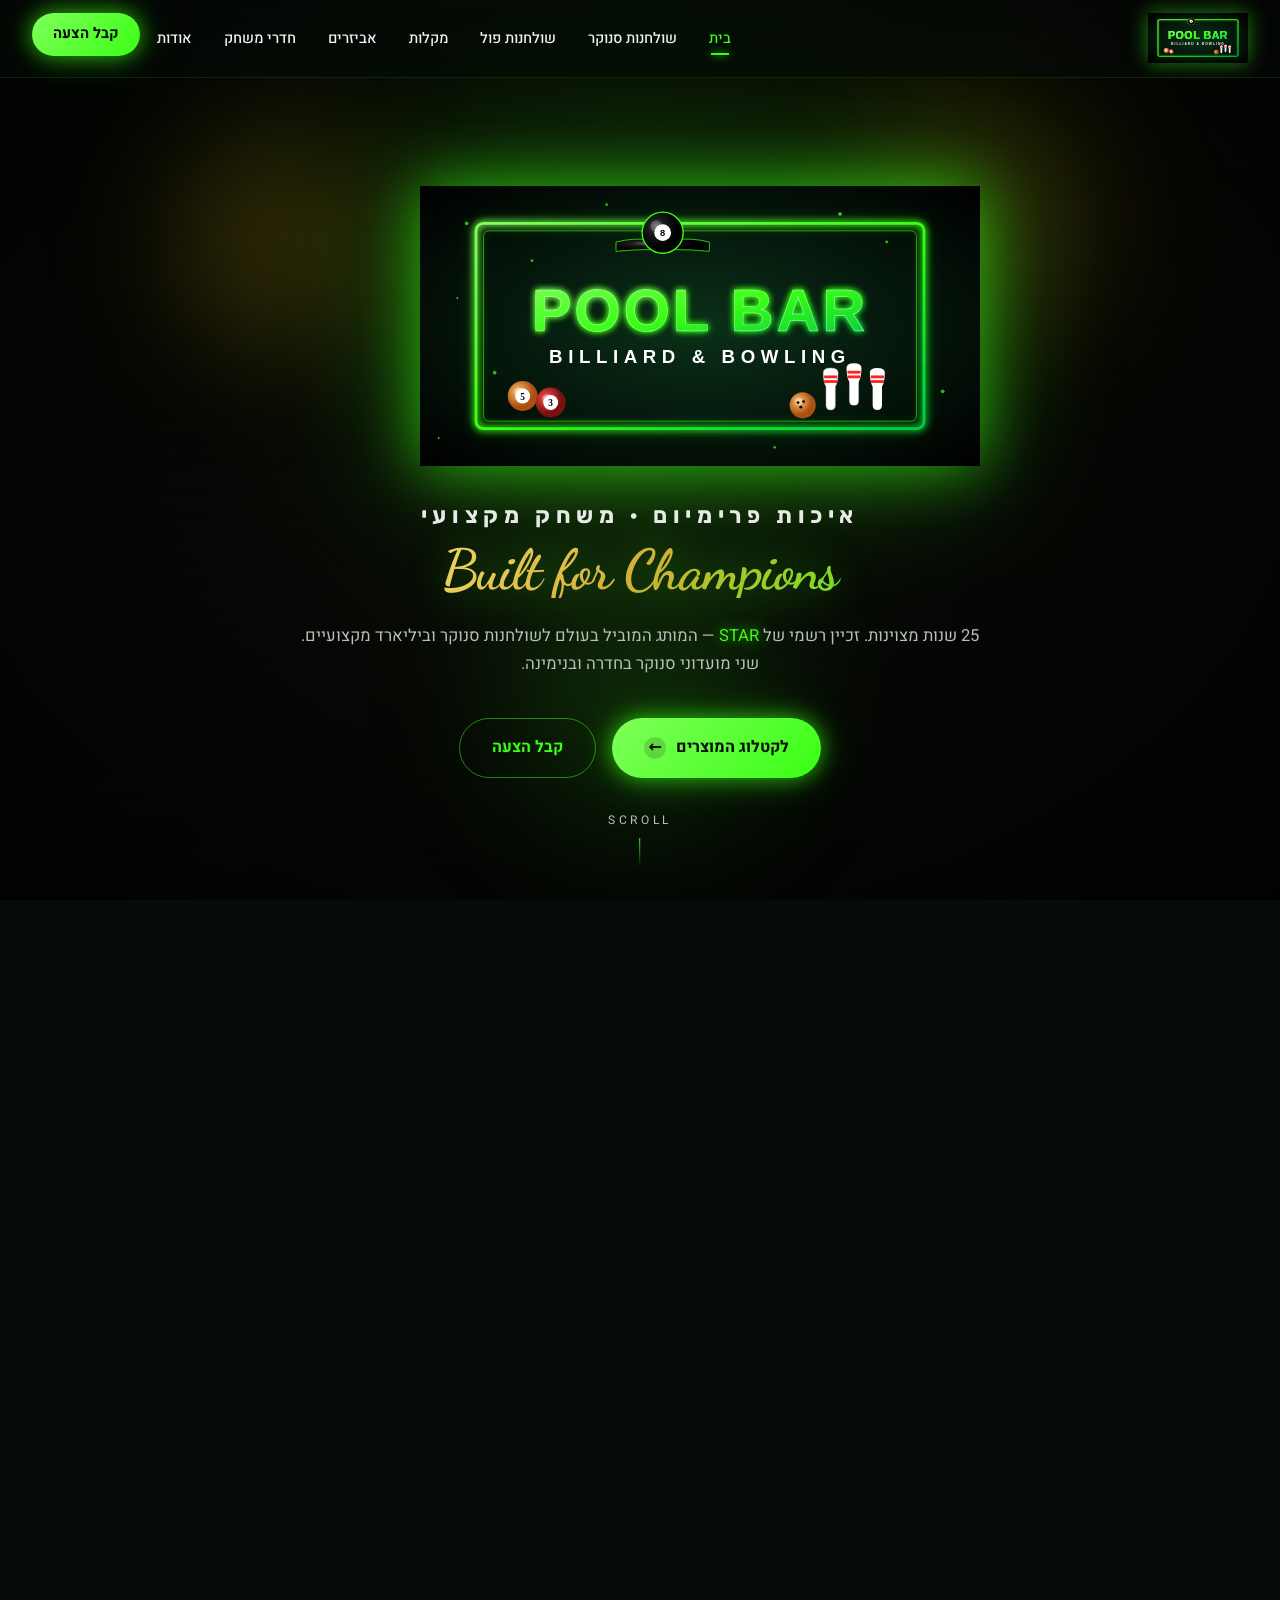
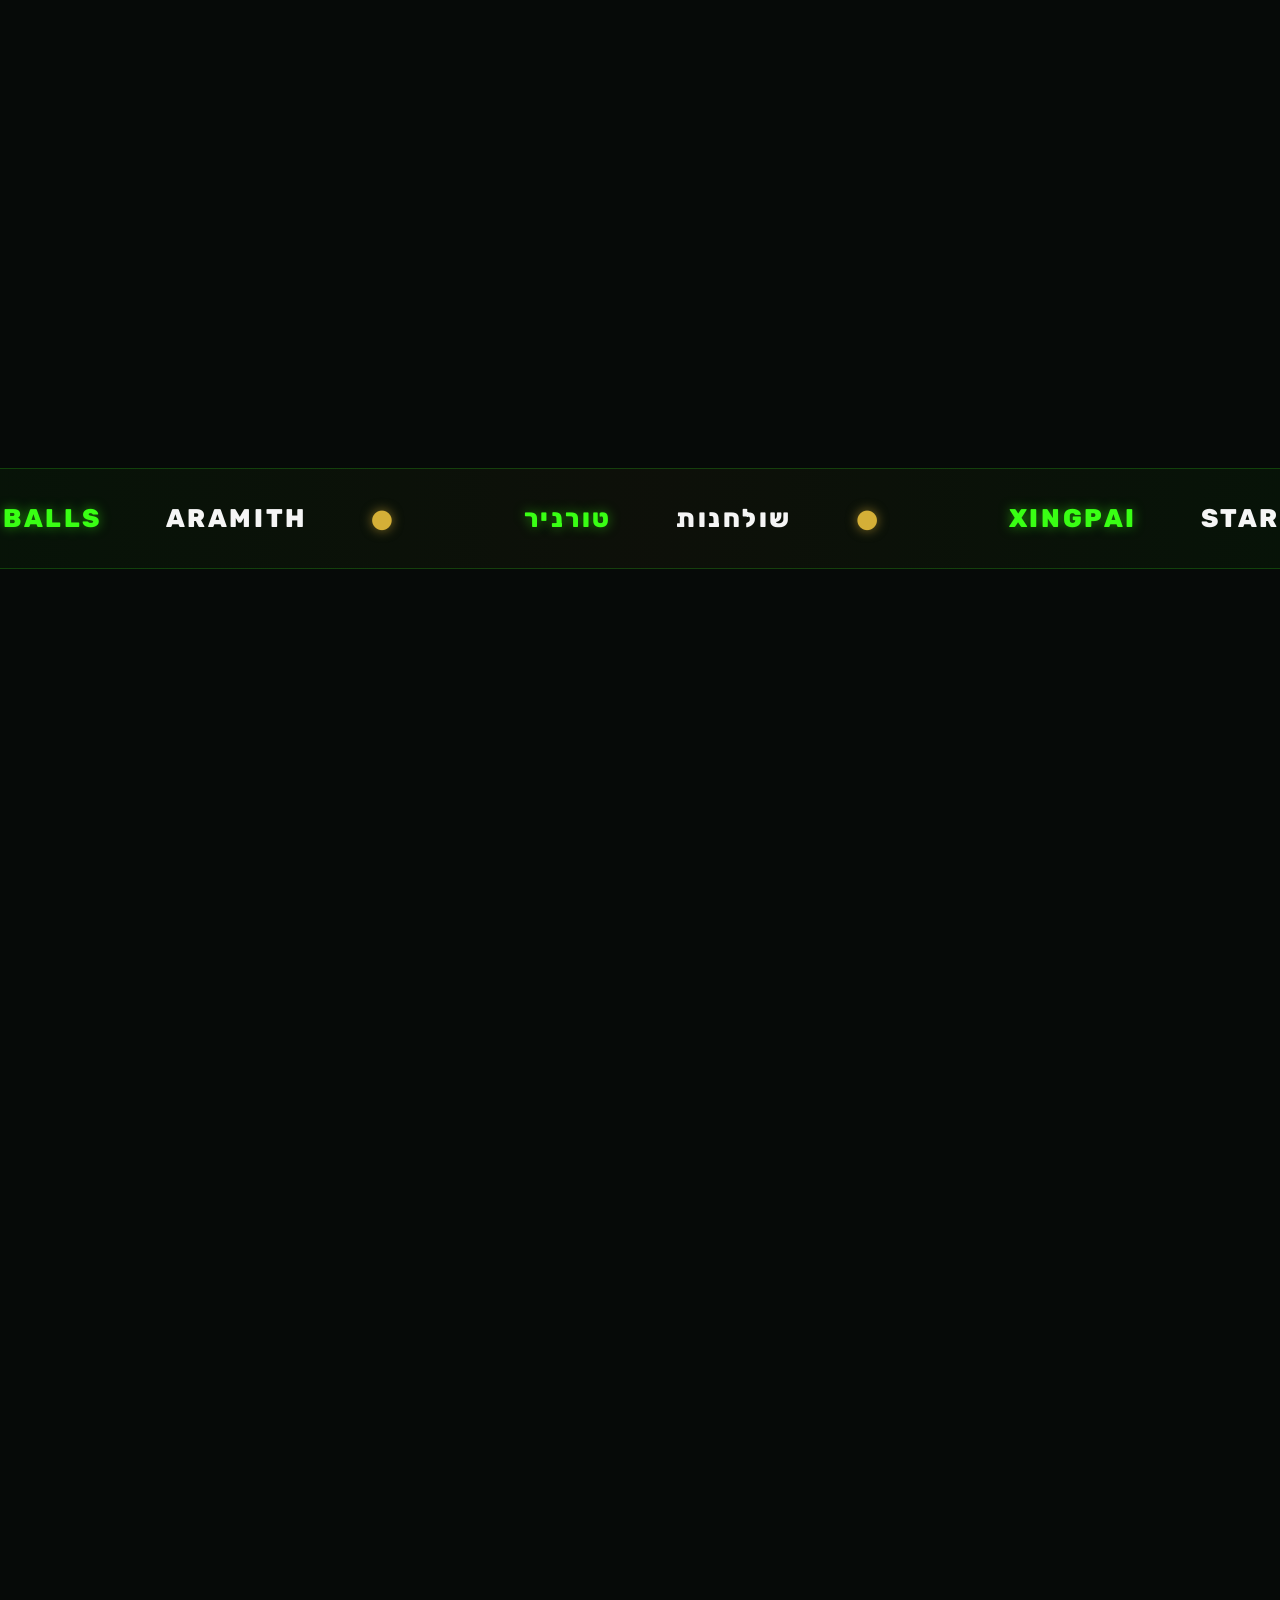
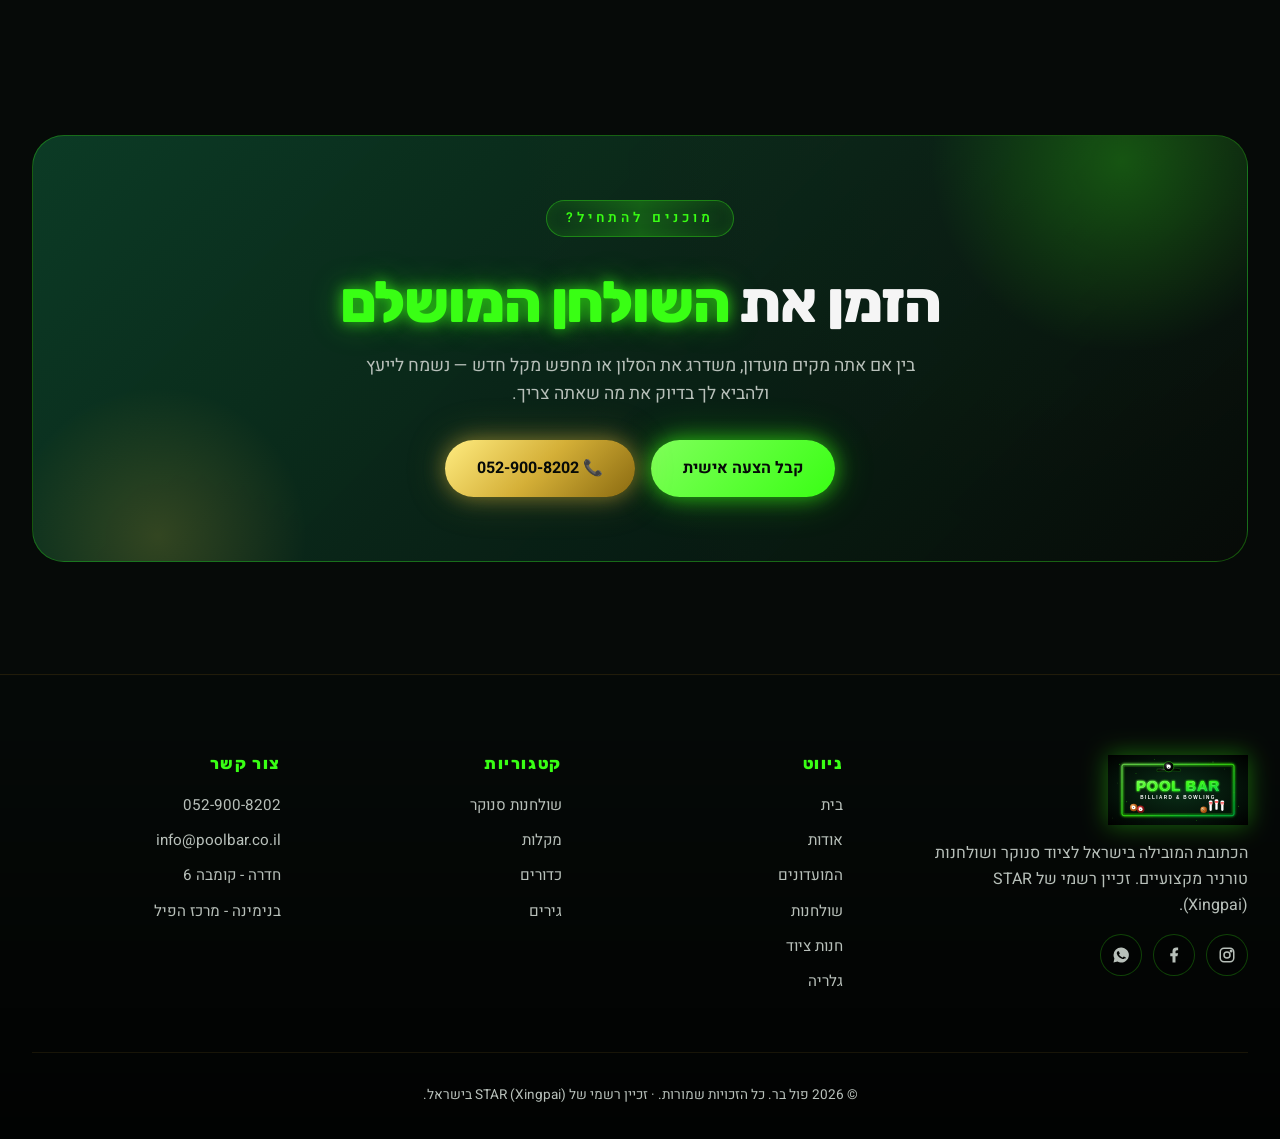
==== commit 3a051162: "שדרוג: תמונות אמיתיות מ-Unsplash במקום איורים - רקע hero עם תמונה אמיתית של חדר ביליארד - 5 כרטיסי ק" ====
--- a/index.html
+++ b/index.html
@@ -7,12 +7,11 @@
   <meta name="description" content="פול בר - 25 שנות מצוינות בעולם הסנוקר. זכיין רשמי של חברת STAR. שולחנות סנוקר, מקלות, כדורים וציוד מקצועי. מועדונים בחדרה ובנימינה." />
   <link rel="preconnect" href="https://fonts.googleapis.com" />
   <link rel="preconnect" href="https://fonts.gstatic.com" crossorigin />
-  <link href="https://fonts.googleapis.com/css2?family=Heebo:wght@300;400;500;600;700;800;900&family=Rubik:wght@400;500;600;700;800;900&family=Caveat:wght@500;600;700&family=Dancing+Script:wght@500;700&display=swap" rel="stylesheet" />
+  <link href="https://fonts.googleapis.com/css2?family=Heebo:wght@300;400;500;600;700;800;900&family=Rubik:wght@400;500;600;700;800;900&family=Dancing+Script:wght@500;700&display=swap" rel="stylesheet" />
   <link rel="stylesheet" href="css/style.css" />
   <link rel="icon" href="data:image/svg+xml,<svg xmlns='http://www.w3.org/2000/svg' viewBox='0 0 32 32'><circle cx='16' cy='16' r='14' fill='%23000'/><circle cx='16' cy='16' r='6' fill='%23fff'/><text x='16' y='20' text-anchor='middle' font-family='Arial' font-weight='900' font-size='9' fill='%23000'>8</text></svg>" />
 </head>
 <body>
-  <!-- Preloader -->
   <div class="preloader" id="preloader">
     <div class="preloader-ball"></div>
     <div class="preloader-text">POOL BAR</div>
@@ -30,7 +29,7 @@
       <ul class="nav-links" id="navLinks">
         <li><a href="index.html" class="active">בית</a></li>
         <li><a href="tables.html">שולחנות סנוקר</a></li>
-        <li><a href="tables.html#pool">שולחנות פול</a></li>
+        <li><a href="tables.html">שולחנות פול</a></li>
         <li><a href="shop.html#cues">מקלות</a></li>
         <li><a href="shop.html">אביזרים</a></li>
         <li><a href="clubs.html">חדרי משחק</a></li>
@@ -40,17 +39,14 @@
     </div>
   </nav>
 
-  <!-- HERO with atmospheric background -->
+  <!-- HERO - real billiard hall background -->
   <header class="hero-pro">
-    <div class="hero-bg">
-      <div class="hero-bg-image"></div>
-      <div class="hero-bg-overlay"></div>
-      <!-- Ambient lights -->
+    <div class="hero-bg-pro">
+      <img src="https://images.unsplash.com/photo-1606503153255-59d8b8b82176?auto=format&fit=crop&w=1800&q=80" alt="" class="hero-bg-img" onerror="this.style.display='none'" />
+      <div class="hero-bg-overlay-pro"></div>
       <div class="amb-light amb-light-1"></div>
       <div class="amb-light amb-light-2"></div>
       <div class="amb-light amb-light-3"></div>
-      <!-- Particles -->
-      <div class="particles" id="particles"></div>
     </div>
 
     <div class="container">
@@ -72,52 +68,17 @@
         </div>
       </div>
     </div>
-
     <div class="scroll-indicator">SCROLL</div>
   </header>
 
-  <!-- CATEGORY CARDS - row of 5 -->
+  <!-- 5 CATEGORY CARDS with REAL photos -->
   <section class="categories-section">
     <div class="container">
       <div class="categories-grid reveal-stagger">
         <a href="tables.html" class="cat-card">
-          <div class="cat-image">
-            <svg width="100%" height="100%" viewBox="0 0 400 280" preserveAspectRatio="xMidYMid slice">
-              <defs>
-                <radialGradient id="cf1" cx="50%" cy="50%" r="70%"><stop offset="0%" stop-color="#1a8a5a"/><stop offset="100%" stop-color="#062a18"/></radialGradient>
-                <linearGradient id="cw1" x1="0%" y1="0%" x2="0%" y2="100%"><stop offset="0%" stop-color="#8a5a30"/><stop offset="100%" stop-color="#2a1810"/></linearGradient>
-                <radialGradient id="rb1" cx="35%" cy="35%"><stop offset="0%" stop-color="#ff8080"/><stop offset="100%" stop-color="#7a1010"/></radialGradient>
-              </defs>
-              <rect width="400" height="280" fill="#0a0f0c"/>
-              <ellipse cx="200" cy="40" rx="180" ry="40" fill="#ffd60a" opacity="0.08"/>
-              <!-- table angle perspective -->
-              <polygon points="40,90 360,90 380,200 20,200" fill="url(#cw1)"/>
-              <polygon points="60,105 340,105 358,190 42,190" fill="url(#cf1)"/>
-              <!-- pockets -->
-              <ellipse cx="60" cy="105" rx="10" ry="5" fill="#000"/>
-              <ellipse cx="200" cy="100" rx="10" ry="4" fill="#000"/>
-              <ellipse cx="340" cy="105" rx="10" ry="5" fill="#000"/>
-              <ellipse cx="50" cy="190" rx="11" ry="6" fill="#000"/>
-              <ellipse cx="200" cy="195" rx="11" ry="5" fill="#000"/>
-              <ellipse cx="350" cy="190" rx="11" ry="6" fill="#000"/>
-              <!-- red balls triangle -->
-              <circle cx="240" cy="145" r="6" fill="url(#rb1)"/>
-              <circle cx="252" cy="138" r="6" fill="url(#rb1)"/>
-              <circle cx="252" cy="152" r="6" fill="url(#rb1)"/>
-              <circle cx="264" cy="131" r="6" fill="url(#rb1)"/>
-              <circle cx="264" cy="145" r="6" fill="url(#rb1)"/>
-              <circle cx="264" cy="159" r="6" fill="url(#rb1)"/>
-              <circle cx="276" cy="124" r="6" fill="url(#rb1)"/>
-              <circle cx="276" cy="138" r="6" fill="url(#rb1)"/>
-              <circle cx="276" cy="152" r="6" fill="url(#rb1)"/>
-              <circle cx="276" cy="166" r="6" fill="url(#rb1)"/>
-              <!-- white ball -->
-              <circle cx="140" cy="145" r="6" fill="#fff"/>
-              <!-- legs -->
-              <rect x="40" y="195" width="22" height="60" fill="#3a2410"/>
-              <rect x="338" y="195" width="22" height="60" fill="#3a2410"/>
-              <ellipse cx="200" cy="265" rx="160" ry="8" fill="#39ff14" opacity="0.2"/>
-            </svg>
+          <div class="cat-image-real">
+            <img src="https://images.unsplash.com/photo-1574079437995-d2c107c47b71?auto=format&fit=crop&w=600&q=80" alt="שולחנות סנוקר" loading="lazy" />
+            <div class="cat-image-fallback"></div>
           </div>
           <div class="cat-info">
             <h3>שולחנות סנוקר</h3>
@@ -127,38 +88,9 @@
         </a>
 
         <a href="tables.html" class="cat-card">
-          <div class="cat-image">
-            <svg width="100%" height="100%" viewBox="0 0 400 280" preserveAspectRatio="xMidYMid slice">
-              <defs>
-                <radialGradient id="cf2" cx="50%" cy="50%" r="70%"><stop offset="0%" stop-color="#1a8a5a"/><stop offset="100%" stop-color="#062a18"/></radialGradient>
-                <linearGradient id="cw2" x1="0%" y1="0%" x2="0%" y2="100%"><stop offset="0%" stop-color="#8a5a30"/><stop offset="100%" stop-color="#2a1810"/></linearGradient>
-              </defs>
-              <rect width="400" height="280" fill="#0a0f0c"/>
-              <ellipse cx="200" cy="40" rx="180" ry="40" fill="#ffd60a" opacity="0.08"/>
-              <polygon points="40,90 360,90 380,200 20,200" fill="url(#cw2)"/>
-              <polygon points="60,105 340,105 358,190 42,190" fill="url(#cf2)"/>
-              <ellipse cx="60" cy="105" rx="10" ry="5" fill="#000"/>
-              <ellipse cx="340" cy="105" rx="10" ry="5" fill="#000"/>
-              <ellipse cx="50" cy="190" rx="11" ry="6" fill="#000"/>
-              <ellipse cx="350" cy="190" rx="11" ry="6" fill="#000"/>
-              <!-- pool 8 rack -->
-              <g transform="translate(240, 148)">
-                <circle cx="0" cy="0" r="6" fill="#ffd60a"/>
-                <circle cx="13" cy="-7" r="6" fill="#3aa3ff"/>
-                <circle cx="13" cy="7" r="6" fill="#aa3a3a"/>
-                <circle cx="26" cy="-14" r="6" fill="#7a3a99"/>
-                <circle cx="26" cy="0" r="6" fill="#000"/>
-                <circle cx="26" cy="14" r="6" fill="#ff9a3c"/>
-                <circle cx="39" cy="-21" r="6" fill="#3a8f3a"/>
-                <circle cx="39" cy="-7" r="6" fill="#aa3a3a"/>
-                <circle cx="39" cy="7" r="6" fill="#ffd60a"/>
-                <circle cx="39" cy="21" r="6" fill="#7a3a99"/>
-              </g>
-              <circle cx="140" cy="148" r="6" fill="#fff"/>
-              <rect x="40" y="195" width="22" height="60" fill="#3a2410"/>
-              <rect x="338" y="195" width="22" height="60" fill="#3a2410"/>
-              <ellipse cx="200" cy="265" rx="160" ry="8" fill="#39ff14" opacity="0.2"/>
-            </svg>
+          <div class="cat-image-real">
+            <img src="https://images.unsplash.com/photo-1551888437-ce26d56e2cf2?auto=format&fit=crop&w=600&q=80" alt="שולחנות פול" loading="lazy" />
+            <div class="cat-image-fallback"></div>
           </div>
           <div class="cat-info">
             <h3>שולחנות פול</h3>
@@ -168,30 +100,9 @@
         </a>
 
         <a href="shop.html#cues" class="cat-card">
-          <div class="cat-image">
-            <svg width="100%" height="100%" viewBox="0 0 400 280" preserveAspectRatio="xMidYMid slice">
-              <defs>
-                <linearGradient id="cuec1" x1="0%" x2="100%"><stop offset="0%" stop-color="#3aa3ff"/><stop offset="3%" stop-color="#fff"/><stop offset="10%" stop-color="#d4af37"/><stop offset="50%" stop-color="#7a5a20"/><stop offset="100%" stop-color="#1a0f08"/></linearGradient>
-                <linearGradient id="cuec2" x1="0%" x2="100%"><stop offset="0%" stop-color="#3aa3ff"/><stop offset="3%" stop-color="#fff"/><stop offset="10%" stop-color="#aa3a3a"/><stop offset="50%" stop-color="#5a1a1a"/><stop offset="100%" stop-color="#1a0a08"/></linearGradient>
-                <linearGradient id="cuec3" x1="0%" x2="100%"><stop offset="0%" stop-color="#3aa3ff"/><stop offset="3%" stop-color="#fff"/><stop offset="10%" stop-color="#3a3aaa"/><stop offset="50%" stop-color="#1a1a5a"/><stop offset="100%" stop-color="#0a0a2a"/></linearGradient>
-              </defs>
-              <rect width="400" height="280" fill="#0a0f0c"/>
-              <ellipse cx="200" cy="40" rx="180" ry="40" fill="#ffd60a" opacity="0.05"/>
-              <!-- 3 cues stacked -->
-              <line x1="40" y1="100" x2="360" y2="105" stroke="url(#cuec1)" stroke-width="14" stroke-linecap="round"/>
-              <rect x="260" y="93" width="50" height="14" fill="#1a1208" rx="3"/>
-              <text x="285" y="103" text-anchor="middle" fill="#d4af37" font-size="7" font-weight="900">STAR</text>
-
-              <line x1="40" y1="145" x2="360" y2="150" stroke="url(#cuec2)" stroke-width="14" stroke-linecap="round"/>
-              <rect x="260" y="138" width="50" height="14" fill="#fff" rx="3"/>
-              <text x="285" y="148" text-anchor="middle" fill="#aa3a3a" font-size="7" font-weight="900">PRO</text>
-
-              <line x1="40" y1="190" x2="360" y2="195" stroke="url(#cuec3)" stroke-width="14" stroke-linecap="round"/>
-              <rect x="260" y="183" width="50" height="14" fill="#d4af37" rx="3"/>
-              <text x="285" y="193" text-anchor="middle" fill="#0a0a2a" font-size="7" font-weight="900">CARBON</text>
-
-              <ellipse cx="200" cy="240" rx="160" ry="8" fill="#39ff14" opacity="0.2"/>
-            </svg>
+          <div class="cat-image-real">
+            <img src="https://images.unsplash.com/photo-1611159963037-95acb6e9c8aa?auto=format&fit=crop&w=600&q=80" alt="מקלות מקצועיים" loading="lazy" />
+            <div class="cat-image-fallback"></div>
           </div>
           <div class="cat-info">
             <h3>מקלות מקצועיים</h3>
@@ -201,44 +112,9 @@
         </a>
 
         <a href="shop.html" class="cat-card">
-          <div class="cat-image">
-            <svg width="100%" height="100%" viewBox="0 0 400 280" preserveAspectRatio="xMidYMid slice">
-              <defs>
-                <radialGradient id="ab1" cx="35%" cy="35%"><stop offset="0%" stop-color="#ffee70"/><stop offset="100%" stop-color="#aa8800"/></radialGradient>
-                <radialGradient id="ab2" cx="35%" cy="35%"><stop offset="0%" stop-color="#3aa3ff"/><stop offset="100%" stop-color="#102055"/></radialGradient>
-                <radialGradient id="ab3" cx="35%" cy="35%"><stop offset="0%" stop-color="#ff5050"/><stop offset="100%" stop-color="#7a1010"/></radialGradient>
-                <radialGradient id="ab4" cx="35%" cy="35%"><stop offset="0%" stop-color="#aa70ff"/><stop offset="100%" stop-color="#2a0a55"/></radialGradient>
-                <radialGradient id="ab5" cx="35%" cy="35%"><stop offset="0%" stop-color="#4aff7a"/><stop offset="100%" stop-color="#0a4a1a"/></radialGradient>
-                <radialGradient id="ab6" cx="35%" cy="35%"><stop offset="0%" stop-color="#444"/><stop offset="100%" stop-color="#000"/></radialGradient>
-              </defs>
-              <rect width="400" height="280" fill="#0a0f0c"/>
-              <ellipse cx="200" cy="40" rx="180" ry="40" fill="#ffd60a" opacity="0.06"/>
-              <!-- chalk box -->
-              <rect x="40" y="100" width="80" height="80" rx="4" fill="#3aa3ff" stroke="#fff" stroke-width="2"/>
-              <rect x="46" y="106" width="68" height="68" rx="2" fill="#1a6db0"/>
-              <text x="80" y="138" text-anchor="middle" fill="#fff" font-weight="900" font-size="11">MASTER</text>
-              <text x="80" y="155" text-anchor="middle" fill="#fff" font-size="8">CHALK</text>
-              <!-- balls -->
-              <circle cx="180" cy="130" r="20" fill="url(#ab1)"/>
-              <circle cx="175" cy="125" r="5" fill="rgba(255,255,255,0.4)"/>
-              <circle cx="225" cy="130" r="20" fill="url(#ab2)"/>
-              <circle cx="220" cy="125" r="5" fill="rgba(255,255,255,0.4)"/>
-              <circle cx="270" cy="130" r="20" fill="url(#ab3)"/>
-              <circle cx="265" cy="125" r="5" fill="rgba(255,255,255,0.4)"/>
-              <circle cx="315" cy="130" r="20" fill="url(#ab6)"/>
-              <circle cx="310" cy="125" r="5" fill="rgba(255,255,255,0.4)"/>
-              <circle cx="315" cy="130" r="7" fill="#fff"/>
-              <text x="315" y="134" text-anchor="middle" font-weight="900" font-size="9" fill="#000">8</text>
-              <!-- triangle bottom -->
-              <polygon points="200,200 280,200 240,160" fill="#3a2418" stroke="#d4af37" stroke-width="1.5" opacity="0.85"/>
-              <circle cx="240" cy="190" r="5" fill="url(#ab3)"/>
-              <circle cx="232" cy="180" r="5" fill="url(#ab3)"/>
-              <circle cx="248" cy="180" r="5" fill="url(#ab3)"/>
-              <circle cx="225" cy="170" r="5" fill="url(#ab3)"/>
-              <circle cx="240" cy="170" r="5" fill="url(#ab3)"/>
-              <circle cx="255" cy="170" r="5" fill="url(#ab3)"/>
-              <ellipse cx="200" cy="240" rx="160" ry="8" fill="#39ff14" opacity="0.2"/>
-            </svg>
+          <div class="cat-image-real">
+            <img src="https://images.unsplash.com/photo-1615722440048-da4fd9202894?auto=format&fit=crop&w=600&q=80" alt="אביזרים" loading="lazy" />
+            <div class="cat-image-fallback"></div>
           </div>
           <div class="cat-info">
             <h3>אביזרים</h3>
@@ -248,46 +124,9 @@
         </a>
 
         <a href="clubs.html" class="cat-card">
-          <div class="cat-image">
-            <svg width="100%" height="100%" viewBox="0 0 400 280" preserveAspectRatio="xMidYMid slice">
-              <defs>
-                <radialGradient id="rmf" cx="50%" cy="50%" r="70%"><stop offset="0%" stop-color="#1a8a5a"/><stop offset="100%" stop-color="#062a18"/></radialGradient>
-                <linearGradient id="rmw" x1="0%" y1="0%" x2="0%" y2="100%"><stop offset="0%" stop-color="#8a5a30"/><stop offset="100%" stop-color="#2a1810"/></linearGradient>
-                <linearGradient id="brick" x1="0%" y1="0%" x2="0%" y2="100%"><stop offset="0%" stop-color="#5a2a18"/><stop offset="100%" stop-color="#1a0a05"/></linearGradient>
-              </defs>
-              <rect width="400" height="280" fill="url(#brick)"/>
-              <!-- brick pattern -->
-              <g opacity="0.3" stroke="#3a1a08" stroke-width="0.5">
-                <line x1="0" y1="40" x2="400" y2="40"/>
-                <line x1="0" y1="80" x2="400" y2="80"/>
-                <line x1="40" y1="0" x2="40" y2="40"/>
-                <line x1="120" y1="0" x2="120" y2="40"/>
-                <line x1="200" y1="0" x2="200" y2="40"/>
-                <line x1="280" y1="0" x2="280" y2="40"/>
-                <line x1="360" y1="0" x2="360" y2="40"/>
-                <line x1="0" y1="40" x2="0" y2="80"/>
-                <line x1="80" y1="40" x2="80" y2="80"/>
-                <line x1="160" y1="40" x2="160" y2="80"/>
-                <line x1="240" y1="40" x2="240" y2="80"/>
-                <line x1="320" y1="40" x2="320" y2="80"/>
-              </g>
-              <!-- hanging lamp -->
-              <line x1="200" y1="0" x2="200" y2="30" stroke="#222" stroke-width="2"/>
-              <ellipse cx="200" cy="40" rx="35" ry="15" fill="#3a2418"/>
-              <ellipse cx="200" cy="80" rx="120" ry="35" fill="#ffd60a" opacity="0.25"/>
-              <!-- table -->
-              <polygon points="40,140 360,140 380,235 20,235" fill="url(#rmw)"/>
-              <polygon points="60,155 340,155 358,225 42,225" fill="url(#rmf)"/>
-              <ellipse cx="60" cy="155" rx="10" ry="5" fill="#000"/>
-              <ellipse cx="340" cy="155" rx="10" ry="5" fill="#000"/>
-              <ellipse cx="50" cy="225" rx="11" ry="6" fill="#000"/>
-              <ellipse cx="350" cy="225" rx="11" ry="6" fill="#000"/>
-              <circle cx="180" cy="190" r="7" fill="#fff"/>
-              <circle cx="240" cy="190" r="7" fill="#000"/>
-              <rect x="40" y="230" width="22" height="40" fill="#1a0f08"/>
-              <rect x="338" y="230" width="22" height="40" fill="#1a0f08"/>
-              <ellipse cx="200" cy="275" rx="160" ry="6" fill="#39ff14" opacity="0.15"/>
-            </svg>
+          <div class="cat-image-real">
+            <img src="https://images.unsplash.com/photo-1517232115160-ff93364542dd?auto=format&fit=crop&w=600&q=80" alt="חדרי משחק" loading="lazy" />
+            <div class="cat-image-fallback"></div>
           </div>
           <div class="cat-info">
             <h3>חדרי משחק</h3>
@@ -307,56 +146,41 @@
           <div class="trust-icon">
             <svg width="28" height="28" viewBox="0 0 24 24" fill="none" stroke="currentColor" stroke-width="2"><polygon points="12 2 15 8 22 9 17 14 18 21 12 18 6 21 7 14 2 9 9 8 12 2"/></svg>
           </div>
-          <div>
-            <h4>איכות פרימיום</h4>
-            <p>רק החומרים הטובים</p>
-          </div>
+          <div><h4>איכות פרימיום</h4><p>רק החומרים הטובים</p></div>
         </div>
         <div class="trust-divider"></div>
         <div class="trust-item">
           <div class="trust-icon">
             <svg width="28" height="28" viewBox="0 0 24 24" fill="none" stroke="currentColor" stroke-width="2"><path d="M12 22s8-4 8-10V5l-8-3-8 3v7c0 6 8 10 8 10z"/><path d="M9 12l2 2 4-4"/></svg>
           </div>
-          <div>
-            <h4>זכיין רשמי STAR</h4>
-            <p>בלעדי בישראל</p>
-          </div>
+          <div><h4>זכיין רשמי STAR</h4><p>בלעדי בישראל</p></div>
         </div>
         <div class="trust-divider"></div>
         <div class="trust-item">
           <div class="trust-icon">
             <svg width="28" height="28" viewBox="0 0 24 24" fill="none" stroke="currentColor" stroke-width="2"><rect x="1" y="3" width="15" height="13"/><polygon points="16 8 20 8 23 11 23 16 16 16 16 8"/><circle cx="5.5" cy="18.5" r="2.5"/><circle cx="18.5" cy="18.5" r="2.5"/></svg>
           </div>
-          <div>
-            <h4>משלוח והתקנה</h4>
-            <p>בכל הארץ</p>
-          </div>
+          <div><h4>משלוח והתקנה</h4><p>בכל הארץ</p></div>
         </div>
         <div class="trust-divider"></div>
         <div class="trust-item">
           <div class="trust-icon">
             <svg width="28" height="28" viewBox="0 0 24 24" fill="none" stroke="currentColor" stroke-width="2"><path d="M3 18v-6a9 9 0 0118 0v6"/><path d="M21 19a2 2 0 01-2 2h-1v-4h3v2zM3 19a2 2 0 002 2h1v-4H3v2z"/></svg>
           </div>
-          <div>
-            <h4>ייעוץ מומחים</h4>
-            <p>שירות אישי</p>
-          </div>
+          <div><h4>ייעוץ מומחים</h4><p>שירות אישי</p></div>
         </div>
         <div class="trust-divider"></div>
         <div class="trust-item">
           <div class="trust-icon">
             <svg width="28" height="28" viewBox="0 0 24 24" fill="none" stroke="currentColor" stroke-width="2"><circle cx="12" cy="8" r="7"/><polyline points="8.21 13.89 7 23 12 20 17 23 15.79 13.88"/></svg>
           </div>
-          <div>
-            <h4>אחריות מלאה</h4>
-            <p>10 שנים על שולחנות</p>
-          </div>
-        </div>
-      </div>
-    </div>
-  </section>
-
-  <!-- ABOUT SECTION with stats overlay -->
+          <div><h4>אחריות מלאה</h4><p>10 שנים על שולחנות</p></div>
+        </div>
+      </div>
+    </div>
+  </section>
+
+  <!-- ABOUT with REAL image + stats overlay -->
   <section class="about-pro">
     <div class="container">
       <div class="about-grid reveal">
@@ -365,74 +189,18 @@
           <h2>היעד <span class="text-neon">האולטימטיבי</span><br>שלך לציוד <span class="text-gold">ביליארד</span></h2>
           <p>אנחנו זכיין הבלעדי של <strong style="color: var(--white);">STAR (Xingpai)</strong> — הספק הרשמי של אליפויות World Snooker. המשימה שלנו: להביא את האיכות הגבוהה ביותר ואת השירות המקצועי ביותר לשחקנים, מועדונים ובתים פרטיים בכל הארץ.</p>
           <p>25 שנים של ניסיון, אהבה לסנוקר ושני מועדונים פעילים בחדרה ובנימינה — אנחנו לא רק מוכרים ציוד, אנחנו חיים את המשחק.</p>
-          <a href="about.html" class="btn btn-outline" style="margin-top: 1.5rem;">קרא את הסיפור המלא ←</a>
+          <a href="about.html" class="btn btn-outline" style="margin-top: 1.5rem;">קרא עוד ←</a>
         </div>
         <div class="about-visual">
-          <div class="about-image-wrap">
-            <svg width="100%" height="100%" viewBox="0 0 500 400" preserveAspectRatio="xMidYMid slice">
-              <defs>
-                <radialGradient id="abf" cx="50%" cy="50%" r="70%"><stop offset="0%" stop-color="#1a8a5a"/><stop offset="100%" stop-color="#062a18"/></radialGradient>
-                <linearGradient id="abw" x1="0%" y1="0%" x2="0%" y2="100%"><stop offset="0%" stop-color="#8a5a30"/><stop offset="100%" stop-color="#2a1810"/></linearGradient>
-                <linearGradient id="abbrick" x1="0%" y1="0%" x2="0%" y2="100%"><stop offset="0%" stop-color="#5a2a18"/><stop offset="100%" stop-color="#1a0a05"/></linearGradient>
-              </defs>
-              <!-- Brick wall background -->
-              <rect width="500" height="400" fill="url(#abbrick)"/>
-              <g opacity="0.4" stroke="#3a1a08" stroke-width="0.6">
-                <line x1="0" y1="40" x2="500" y2="40"/>
-                <line x1="0" y1="80" x2="500" y2="80"/>
-                <line x1="0" y1="120" x2="500" y2="120"/>
-                <line x1="0" y1="160" x2="500" y2="160"/>
-                <line x1="50" y1="0" x2="50" y2="40"/>
-                <line x1="150" y1="0" x2="150" y2="40"/>
-                <line x1="250" y1="0" x2="250" y2="40"/>
-                <line x1="350" y1="0" x2="350" y2="40"/>
-                <line x1="450" y1="0" x2="450" y2="40"/>
-                <line x1="100" y1="40" x2="100" y2="80"/>
-                <line x1="200" y1="40" x2="200" y2="80"/>
-                <line x1="300" y1="40" x2="300" y2="80"/>
-                <line x1="400" y1="40" x2="400" y2="80"/>
-                <line x1="50" y1="80" x2="50" y2="120"/>
-                <line x1="150" y1="80" x2="150" y2="120"/>
-                <line x1="250" y1="80" x2="250" y2="120"/>
-                <line x1="350" y1="80" x2="350" y2="120"/>
-                <line x1="450" y1="80" x2="450" y2="120"/>
-              </g>
-              <!-- Hanging lamp -->
-              <line x1="250" y1="0" x2="250" y2="40" stroke="#222" stroke-width="2"/>
-              <ellipse cx="250" cy="50" rx="40" ry="18" fill="#3a2418" stroke="#5a3a18" stroke-width="1"/>
-              <ellipse cx="250" cy="110" rx="150" ry="50" fill="#ffd60a" opacity="0.25"/>
-              <!-- POOL BAR sign on wall -->
-              <rect x="180" y="120" width="140" height="60" rx="5" fill="#0a3018" stroke="#39ff14" stroke-width="1.5"/>
-              <text x="250" y="148" text-anchor="middle" fill="#39ff14" font-family="Rubik" font-weight="900" font-size="18">POOL BAR</text>
-              <text x="250" y="166" text-anchor="middle" fill="#fff" font-size="9" letter-spacing="0.15em">BILLIARD &amp; BOWLING</text>
-              <!-- Pool table -->
-              <polygon points="60,220 440,220 460,360 40,360" fill="url(#abw)"/>
-              <polygon points="80,240 420,240 438,345 62,345" fill="url(#abf)"/>
-              <!-- pockets -->
-              <ellipse cx="80" cy="240" rx="11" ry="5" fill="#000"/>
-              <ellipse cx="250" cy="235" rx="12" ry="4" fill="#000"/>
-              <ellipse cx="420" cy="240" rx="11" ry="5" fill="#000"/>
-              <ellipse cx="70" cy="345" rx="12" ry="6" fill="#000"/>
-              <ellipse cx="250" cy="350" rx="13" ry="5" fill="#000"/>
-              <ellipse cx="430" cy="345" rx="12" ry="6" fill="#000"/>
-              <!-- Balls -->
-              <circle cx="180" cy="290" r="9" fill="#fff"/>
-              <circle cx="320" cy="285" r="9" fill="#ffd60a"/>
-              <circle cx="335" cy="295" r="9" fill="#aa3a3a"/>
-              <circle cx="350" cy="280" r="9" fill="#3aa3ff"/>
-              <circle cx="350" cy="305" r="9" fill="#000"/>
-              <circle cx="365" cy="290" r="9" fill="#7a3a99"/>
-              <!-- Legs -->
-              <rect x="50" y="355" width="25" height="45" fill="#1a0f08"/>
-              <rect x="425" y="355" width="25" height="45" fill="#1a0f08"/>
-              <ellipse cx="250" cy="395" rx="200" ry="8" fill="#39ff14" opacity="0.25"/>
-            </svg>
-          </div>
-          <!-- Stats overlay -->
+          <div class="about-image-real">
+            <img src="https://images.unsplash.com/photo-1606503153255-59d8b8b82176?auto=format&fit=crop&w=1000&q=80" alt="חדר סנוקר POOL BAR" loading="lazy" />
+            <div class="about-image-fallback"></div>
+            <div class="about-image-glow"></div>
+          </div>
           <div class="about-stats">
             <div class="about-stat">
               <div class="about-stat-icon">
-                <svg width="22" height="22" viewBox="0 0 24 24" fill="none" stroke="currentColor" stroke-width="2"><path d="M17 21v-2a4 4 0 0 0-4-4H5a4 4 0 0 0-4 4v2"/><circle cx="9" cy="7" r="4"/><path d="M23 21v-2a4 4 0 0 0-3-3.87"/><path d="M16 3.13a4 4 0 0 1 0 7.75"/></svg>
+                <svg width="22" height="22" viewBox="0 0 24 24" fill="none" stroke="currentColor" stroke-width="2"><path d="M17 21v-2a4 4 0 0 0-4-4H5a4 4 0 0 0-4 4v2"/><circle cx="9" cy="7" r="4"/><path d="M23 21v-2a4 4 0 0 0-3-3.87"/></svg>
               </div>
               <div><strong data-counter="1000">1000+</strong><span>לקוחות מרוצים</span></div>
             </div>
@@ -472,7 +240,7 @@
     </div>
   </div>
 
-  <!-- CLUBS SECTION -->
+  <!-- CLUBS SECTION with REAL images -->
   <section style="padding: 6rem 0;">
     <div class="container">
       <div class="section-header reveal">
@@ -482,52 +250,9 @@
       </div>
       <div class="clubs-grid">
         <div class="club-pro-card reveal">
-          <div class="club-pro-visual">
-            <svg width="100%" height="100%" viewBox="0 0 600 400" preserveAspectRatio="xMidYMid slice">
-              <defs>
-                <radialGradient id="hf" cx="50%" cy="50%" r="70%"><stop offset="0%" stop-color="#1a8a5a"/><stop offset="100%" stop-color="#062a18"/></radialGradient>
-                <linearGradient id="hbrick" x1="0%" y1="0%" x2="0%" y2="100%"><stop offset="0%" stop-color="#5a2a18"/><stop offset="100%" stop-color="#1a0a05"/></linearGradient>
-              </defs>
-              <rect width="600" height="400" fill="url(#hbrick)"/>
-              <g opacity="0.3" stroke="#3a1a08" stroke-width="0.6">
-                <line x1="0" y1="50" x2="600" y2="50"/>
-                <line x1="0" y1="100" x2="600" y2="100"/>
-                <line x1="0" y1="150" x2="600" y2="150"/>
-                <line x1="60" y1="0" x2="60" y2="50"/>
-                <line x1="180" y1="0" x2="180" y2="50"/>
-                <line x1="300" y1="0" x2="300" y2="50"/>
-                <line x1="420" y1="0" x2="420" y2="50"/>
-                <line x1="540" y1="0" x2="540" y2="50"/>
-              </g>
-              <!-- 2 hanging lamps -->
-              <line x1="200" y1="0" x2="200" y2="40" stroke="#222"/>
-              <ellipse cx="200" cy="50" rx="35" ry="15" fill="#3a2418"/>
-              <ellipse cx="200" cy="120" rx="120" ry="40" fill="#ffd60a" opacity="0.25"/>
-              <line x1="400" y1="0" x2="400" y2="40" stroke="#222"/>
-              <ellipse cx="400" cy="50" rx="35" ry="15" fill="#3a2418"/>
-              <ellipse cx="400" cy="120" rx="120" ry="40" fill="#ffd60a" opacity="0.25"/>
-              <!-- Big table -->
-              <polygon points="60,200 540,200 580,360 20,360" fill="#3a2410" stroke="#d4af37" stroke-width="1" stroke-opacity="0.4"/>
-              <polygon points="90,220 510,220 545,345 55,345" fill="url(#hf)"/>
-              <ellipse cx="90" cy="220" rx="13" ry="6" fill="#000"/>
-              <ellipse cx="300" cy="215" rx="14" ry="5" fill="#000"/>
-              <ellipse cx="510" cy="220" rx="13" ry="6" fill="#000"/>
-              <ellipse cx="80" cy="345" rx="14" ry="7" fill="#000"/>
-              <ellipse cx="300" cy="350" rx="15" ry="6" fill="#000"/>
-              <ellipse cx="520" cy="345" rx="14" ry="7" fill="#000"/>
-              <!-- red ball triangle -->
-              <g transform="translate(380, 280)">
-                <circle cx="0" cy="0" r="8" fill="#aa2020"/>
-                <circle cx="16" cy="-9" r="8" fill="#aa2020"/>
-                <circle cx="16" cy="9" r="8" fill="#aa2020"/>
-                <circle cx="32" cy="-18" r="8" fill="#aa2020"/>
-                <circle cx="32" cy="0" r="8" fill="#aa2020"/>
-                <circle cx="32" cy="18" r="8" fill="#aa2020"/>
-              </g>
-              <circle cx="200" cy="280" r="8" fill="#fff"/>
-              <rect x="40" y="355" width="30" height="50" fill="#1a0f08"/>
-              <rect x="530" y="355" width="30" height="50" fill="#1a0f08"/>
-            </svg>
+          <div class="club-pro-visual-real">
+            <img src="https://images.unsplash.com/photo-1517232115160-ff93364542dd?auto=format&fit=crop&w=900&q=80" alt="פול בר חדרה" loading="lazy" />
+            <div class="club-image-fallback"></div>
           </div>
           <div class="club-pro-info">
             <span class="city">חדרה · הסניף הראשי</span>
@@ -547,43 +272,9 @@
         </div>
 
         <div class="club-pro-card reveal">
-          <div class="club-pro-visual">
-            <svg width="100%" height="100%" viewBox="0 0 600 400" preserveAspectRatio="xMidYMid slice">
-              <defs>
-                <radialGradient id="bf" cx="50%" cy="50%" r="70%"><stop offset="0%" stop-color="#1a8a5a"/><stop offset="100%" stop-color="#062a18"/></radialGradient>
-                <linearGradient id="bbrick" x1="0%" y1="0%" x2="0%" y2="100%"><stop offset="0%" stop-color="#3a1a08"/><stop offset="100%" stop-color="#0a0500"/></linearGradient>
-              </defs>
-              <rect width="600" height="400" fill="url(#bbrick)"/>
-              <!-- ambient -->
-              <ellipse cx="300" cy="80" rx="280" ry="60" fill="#39ff14" opacity="0.1"/>
-              <line x1="150" y1="0" x2="150" y2="35" stroke="#222"/>
-              <ellipse cx="150" cy="45" rx="30" ry="12" fill="#3a2418"/>
-              <ellipse cx="150" cy="100" rx="90" ry="30" fill="#ffd60a" opacity="0.2"/>
-              <line x1="450" y1="0" x2="450" y2="35" stroke="#222"/>
-              <ellipse cx="450" cy="45" rx="30" ry="12" fill="#3a2418"/>
-              <ellipse cx="450" cy="100" rx="90" ry="30" fill="#ffd60a" opacity="0.2"/>
-              <!-- Table -->
-              <polygon points="60,200 540,200 580,360 20,360" fill="#3a2410" stroke="#d4af37" stroke-width="1" stroke-opacity="0.4"/>
-              <polygon points="90,220 510,220 545,345 55,345" fill="url(#bf)"/>
-              <ellipse cx="90" cy="220" rx="13" ry="6" fill="#000"/>
-              <ellipse cx="300" cy="215" rx="14" ry="5" fill="#000"/>
-              <ellipse cx="510" cy="220" rx="13" ry="6" fill="#000"/>
-              <ellipse cx="80" cy="345" rx="14" ry="7" fill="#000"/>
-              <ellipse cx="300" cy="350" rx="15" ry="6" fill="#000"/>
-              <ellipse cx="520" cy="345" rx="14" ry="7" fill="#000"/>
-              <!-- pool rack -->
-              <g transform="translate(360, 280)">
-                <circle cx="0" cy="0" r="9" fill="#ffd60a"/>
-                <circle cx="18" cy="-10" r="9" fill="#3aa3ff"/>
-                <circle cx="18" cy="10" r="9" fill="#aa3a3a"/>
-                <circle cx="36" cy="-20" r="9" fill="#7a3a99"/>
-                <circle cx="36" cy="0" r="9" fill="#000"/>
-                <circle cx="36" cy="20" r="9" fill="#ff9a3c"/>
-              </g>
-              <circle cx="180" cy="280" r="9" fill="#fff"/>
-              <rect x="40" y="355" width="30" height="50" fill="#1a0f08"/>
-              <rect x="530" y="355" width="30" height="50" fill="#1a0f08"/>
-            </svg>
+          <div class="club-pro-visual-real">
+            <img src="https://images.unsplash.com/photo-1518604200953-2b9f3e6e8e9b?auto=format&fit=crop&w=900&q=80" alt="פול בר בנימינה" loading="lazy" />
+            <div class="club-image-fallback"></div>
           </div>
           <div class="club-pro-info">
             <span class="city">בנימינה · יוקרתי</span>
@@ -626,13 +317,10 @@
       <div class="footer-grid">
         <div>
           <img src="assets/logo.svg" alt="פול בר" class="footer-logo" />
-          <p style="color: var(--text-muted); margin-top: 1rem; max-width: 320px;">
-            הכתובת המובילה בישראל לציוד סנוקר ושולחנות טורניר מקצועיים. זכיין רשמי של STAR (Xingpai).
-          </p>
+          <p style="color: var(--text-muted); margin-top: 1rem; max-width: 320px;">הכתובת המובילה בישראל לציוד סנוקר ושולחנות טורניר מקצועיים. זכיין רשמי של STAR (Xingpai).</p>
           <div class="social-links">
             <a href="#" aria-label="Instagram"><svg fill="none" stroke="currentColor" stroke-width="2" viewBox="0 0 24 24"><rect x="3" y="3" width="18" height="18" rx="5"/><circle cx="12" cy="12" r="4"/><circle cx="17.5" cy="6.5" r="1" fill="currentColor"/></svg></a>
             <a href="#" aria-label="Facebook"><svg fill="currentColor" viewBox="0 0 24 24"><path d="M14 13.5h2.5l1-4H14v-2c0-1 .5-2 2-2h1.5V2.1A26.5 26.5 0 0015.1 2C12.5 2 10 3.5 10 6.5v3H7v4h3V22h4v-8.5z"/></svg></a>
-            <a href="#" aria-label="TikTok"><svg fill="currentColor" viewBox="0 0 24 24"><path d="M19.5 6.5a5.5 5.5 0 01-3.5-1.2v9a5.5 5.5 0 11-5.5-5.5c.3 0 .6 0 1 .1v3a2.5 2.5 0 102 2.4V2h3a3.5 3.5 0 003 3.5z"/></svg></a>
             <a href="https://wa.me/972529008202" aria-label="WhatsApp"><svg fill="currentColor" viewBox="0 0 24 24"><path d="M12 2A10 10 0 002 12c0 1.7.4 3.3 1.2 4.7L2 22l5.4-1.4A10 10 0 1012 2zm5.4 14.1c-.2.6-1.3 1.2-1.8 1.3-.5.1-1.1.1-1.7-.1-.4-.1-.9-.3-1.6-.6-2.8-1.2-4.6-4-4.8-4.2-.1-.2-1.1-1.5-1.1-2.8s.7-2 1-2.3c.2-.2.6-.3.8-.3h.6c.2 0 .4 0 .6.5l.9 2c.1.2.1.3 0 .5l-.3.5-.4.5c-.1.1-.3.3-.1.6.2.3.8 1.3 1.8 2.1 1.2 1.1 2.2 1.4 2.5 1.5.3.1.5.1.7-.1l.8-1c.2-.2.4-.2.6-.1l1.9.9c.3.2.5.2.6.4.1.2.1.9-.2 1.5z"/></svg></a>
           </div>
         </div>
@@ -651,10 +339,9 @@
           <h4>קטגוריות</h4>
           <ul>
             <li><a href="tables.html">שולחנות סנוקר</a></li>
-            <li><a href="shop.html#cues">מקלות מקצועיים</a></li>
-            <li><a href="shop.html#balls">סטי כדורים</a></li>
-            <li><a href="shop.html#chalk">גירים ואביזרים</a></li>
-            <li><a href="contact.html">התקנה והובלה</a></li>
+            <li><a href="shop.html#cues">מקלות</a></li>
+            <li><a href="shop.html#balls">כדורים</a></li>
+            <li><a href="shop.html#chalk">גירים</a></li>
           </ul>
         </div>
         <div>
@@ -667,9 +354,7 @@
           </ul>
         </div>
       </div>
-      <div class="footer-bottom">
-        <p>&copy; <span id="year">2026</span> פול בר. כל הזכויות שמורות. · זכיין רשמי של STAR (Xingpai) בישראל.</p>
-      </div>
+      <div class="footer-bottom"><p>&copy; <span id="year">2026</span> פול בר. כל הזכויות שמורות. · זכיין רשמי של STAR (Xingpai) בישראל.</p></div>
     </div>
   </footer>
 
--- a/css/style.css
+++ b/css/style.css
@@ -1908,3 +1908,142 @@
 .club-pro-info h3 { font-size: 1.7rem; margin-bottom: 0.5rem; }
 .club-pro-info p { color: var(--text-muted); margin: 0.5rem 0; }
 
+
+/* ============================================
+   REAL IMAGES - Professional photos
+   ============================================ */
+
+/* Hero with real background image */
+.hero-bg-pro {
+  position: absolute;
+  inset: 0;
+  z-index: 0;
+  overflow: hidden;
+  background: linear-gradient(135deg, #0a0805 0%, #1a0f08 50%, #050302 100%);
+}
+.hero-bg-img {
+  position: absolute;
+  inset: 0;
+  width: 100%;
+  height: 100%;
+  object-fit: cover;
+  opacity: 0.5;
+  filter: brightness(0.6) saturate(1.1);
+}
+.hero-bg-overlay-pro {
+  position: absolute;
+  inset: 0;
+  background:
+    radial-gradient(ellipse at center, transparent 0%, rgba(0,0,0,0.5) 60%, rgba(0,0,0,0.85) 100%),
+    radial-gradient(ellipse at top, rgba(57, 255, 20, 0.12), transparent 60%),
+    linear-gradient(180deg, rgba(6, 10, 8, 0.6), rgba(6, 10, 8, 0.85));
+}
+
+/* Real image category cards */
+.cat-image-real {
+  aspect-ratio: 4 / 3;
+  position: relative;
+  overflow: hidden;
+  background: linear-gradient(135deg, #0a4d2a, #1a7a4f);
+}
+.cat-image-fallback {
+  position: absolute;
+  inset: 0;
+  background:
+    radial-gradient(ellipse at center, rgba(57, 255, 20, 0.2), transparent 70%),
+    linear-gradient(135deg, #0a4d2a, #0a0f0c);
+  z-index: 0;
+}
+.cat-image-real img {
+  position: relative;
+  width: 100%;
+  height: 100%;
+  object-fit: cover;
+  z-index: 1;
+  transition: transform 0.6s cubic-bezier(0.2, 0.8, 0.2, 1);
+  filter: brightness(0.85) saturate(1.1);
+}
+.cat-image-real::after {
+  content: '';
+  position: absolute;
+  inset: 0;
+  background:
+    linear-gradient(180deg, transparent 40%, rgba(0,0,0,0.5) 90%),
+    radial-gradient(ellipse at center, transparent 50%, rgba(0,0,0,0.4) 100%);
+  pointer-events: none;
+  z-index: 2;
+}
+.cat-card:hover .cat-image-real img {
+  transform: scale(1.1);
+  filter: brightness(1) saturate(1.2);
+}
+
+/* Real about image */
+.about-image-real {
+  position: relative;
+  border-radius: 20px;
+  overflow: hidden;
+  border: 1px solid rgba(57, 255, 20, 0.2);
+  box-shadow: 0 30px 60px rgba(0,0,0,0.6), 0 0 60px rgba(57, 255, 20, 0.15);
+  aspect-ratio: 5/4;
+  background: var(--pool-black);
+}
+.about-image-fallback {
+  position: absolute;
+  inset: 0;
+  background:
+    radial-gradient(ellipse at center, rgba(57, 255, 20, 0.2), transparent 70%),
+    linear-gradient(135deg, #0a4d2a, #060a08);
+  z-index: 0;
+}
+.about-image-real img {
+  position: relative;
+  width: 100%;
+  height: 100%;
+  object-fit: cover;
+  z-index: 1;
+  filter: brightness(0.9) saturate(1.15);
+}
+.about-image-glow {
+  position: absolute;
+  inset: 0;
+  background: radial-gradient(ellipse at center, transparent 40%, rgba(0,0,0,0.5) 100%);
+  pointer-events: none;
+  z-index: 2;
+  mix-blend-mode: multiply;
+}
+
+/* Real club images */
+.club-pro-visual-real {
+  aspect-ratio: 16/9;
+  position: relative;
+  overflow: hidden;
+  background: linear-gradient(135deg, #0a4d2a, #1a7a4f);
+}
+.club-image-fallback {
+  position: absolute;
+  inset: 0;
+  background:
+    radial-gradient(ellipse at center, rgba(57, 255, 20, 0.2), transparent 70%),
+    linear-gradient(135deg, #0a4d2a, #060a08);
+  z-index: 0;
+}
+.club-pro-visual-real img {
+  position: relative;
+  width: 100%;
+  height: 100%;
+  object-fit: cover;
+  z-index: 1;
+  transition: transform 0.6s ease;
+  filter: brightness(0.85) saturate(1.1);
+}
+.club-pro-visual-real::after {
+  content: '';
+  position: absolute;
+  inset: 0;
+  background: linear-gradient(180deg, transparent 40%, rgba(0,0,0,0.4));
+  z-index: 2;
+  pointer-events: none;
+}
+.club-pro-card:hover .club-pro-visual-real img { transform: scale(1.08); }
+
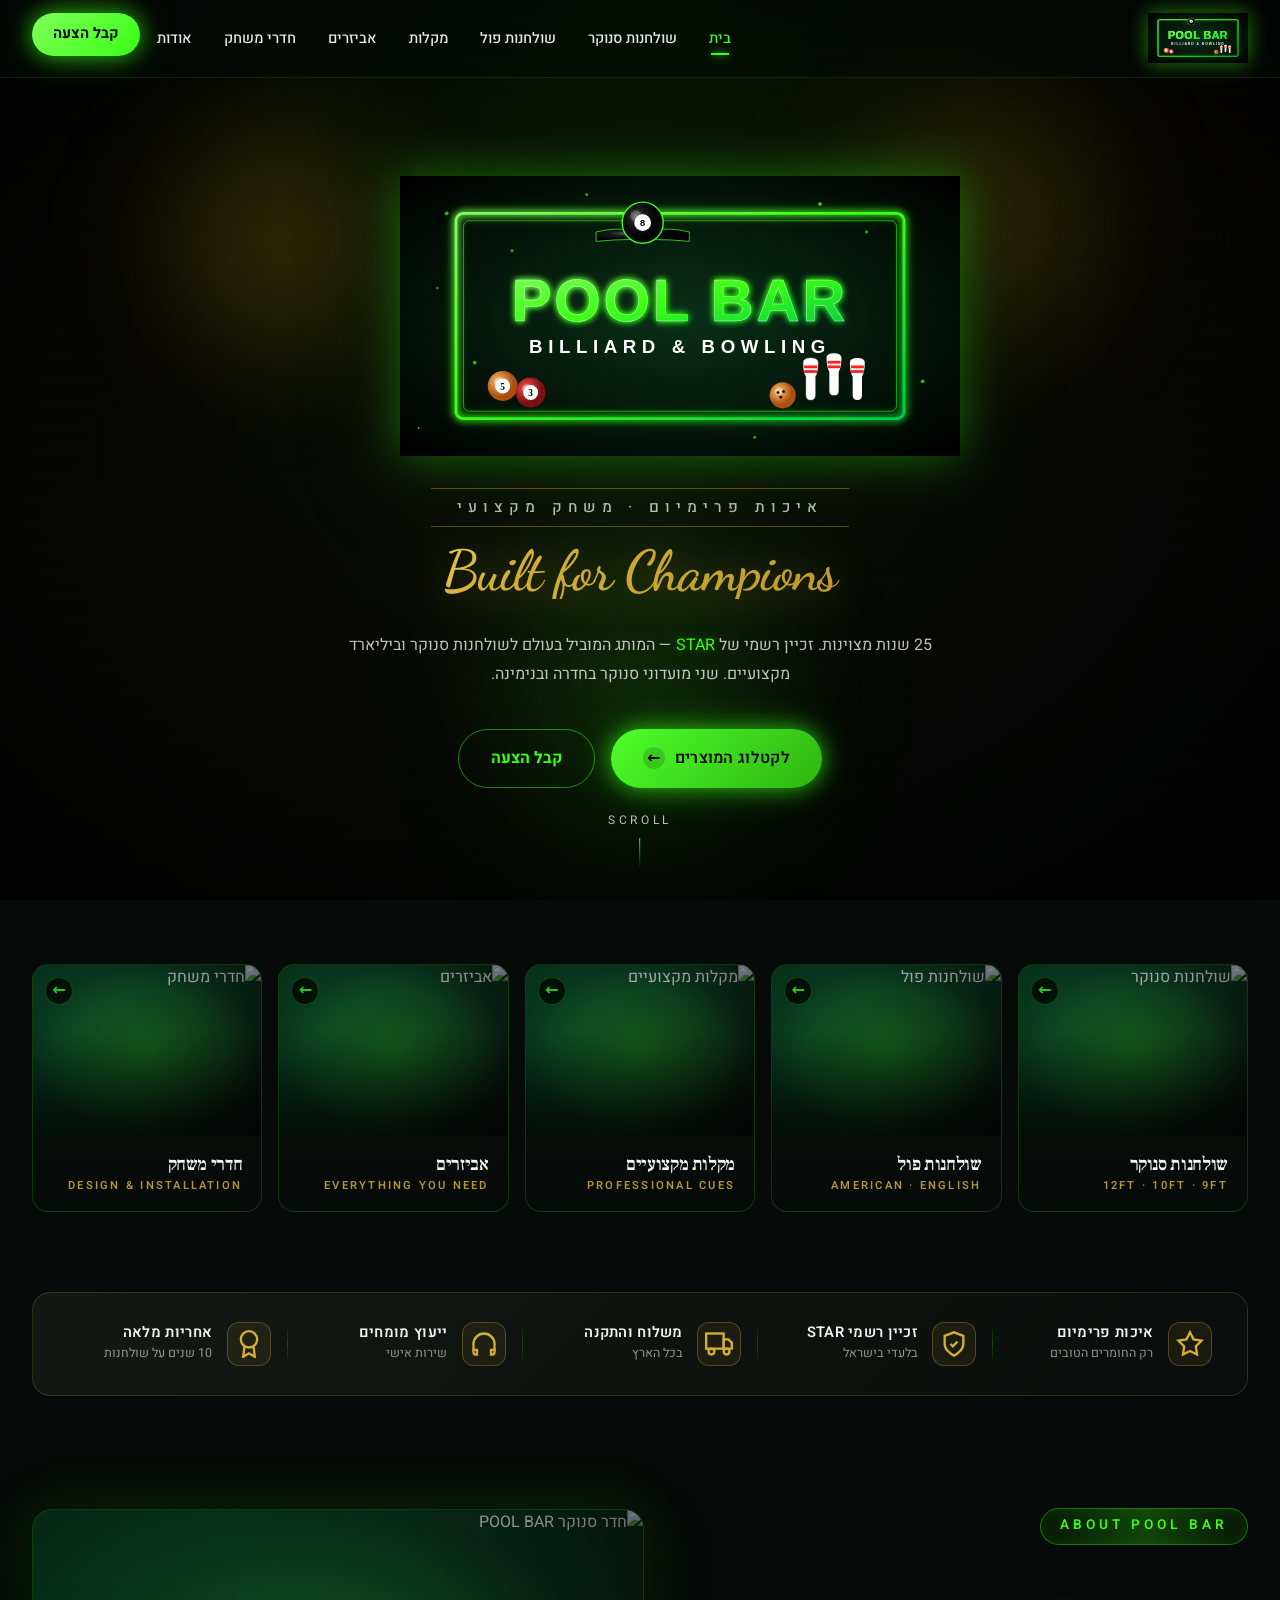
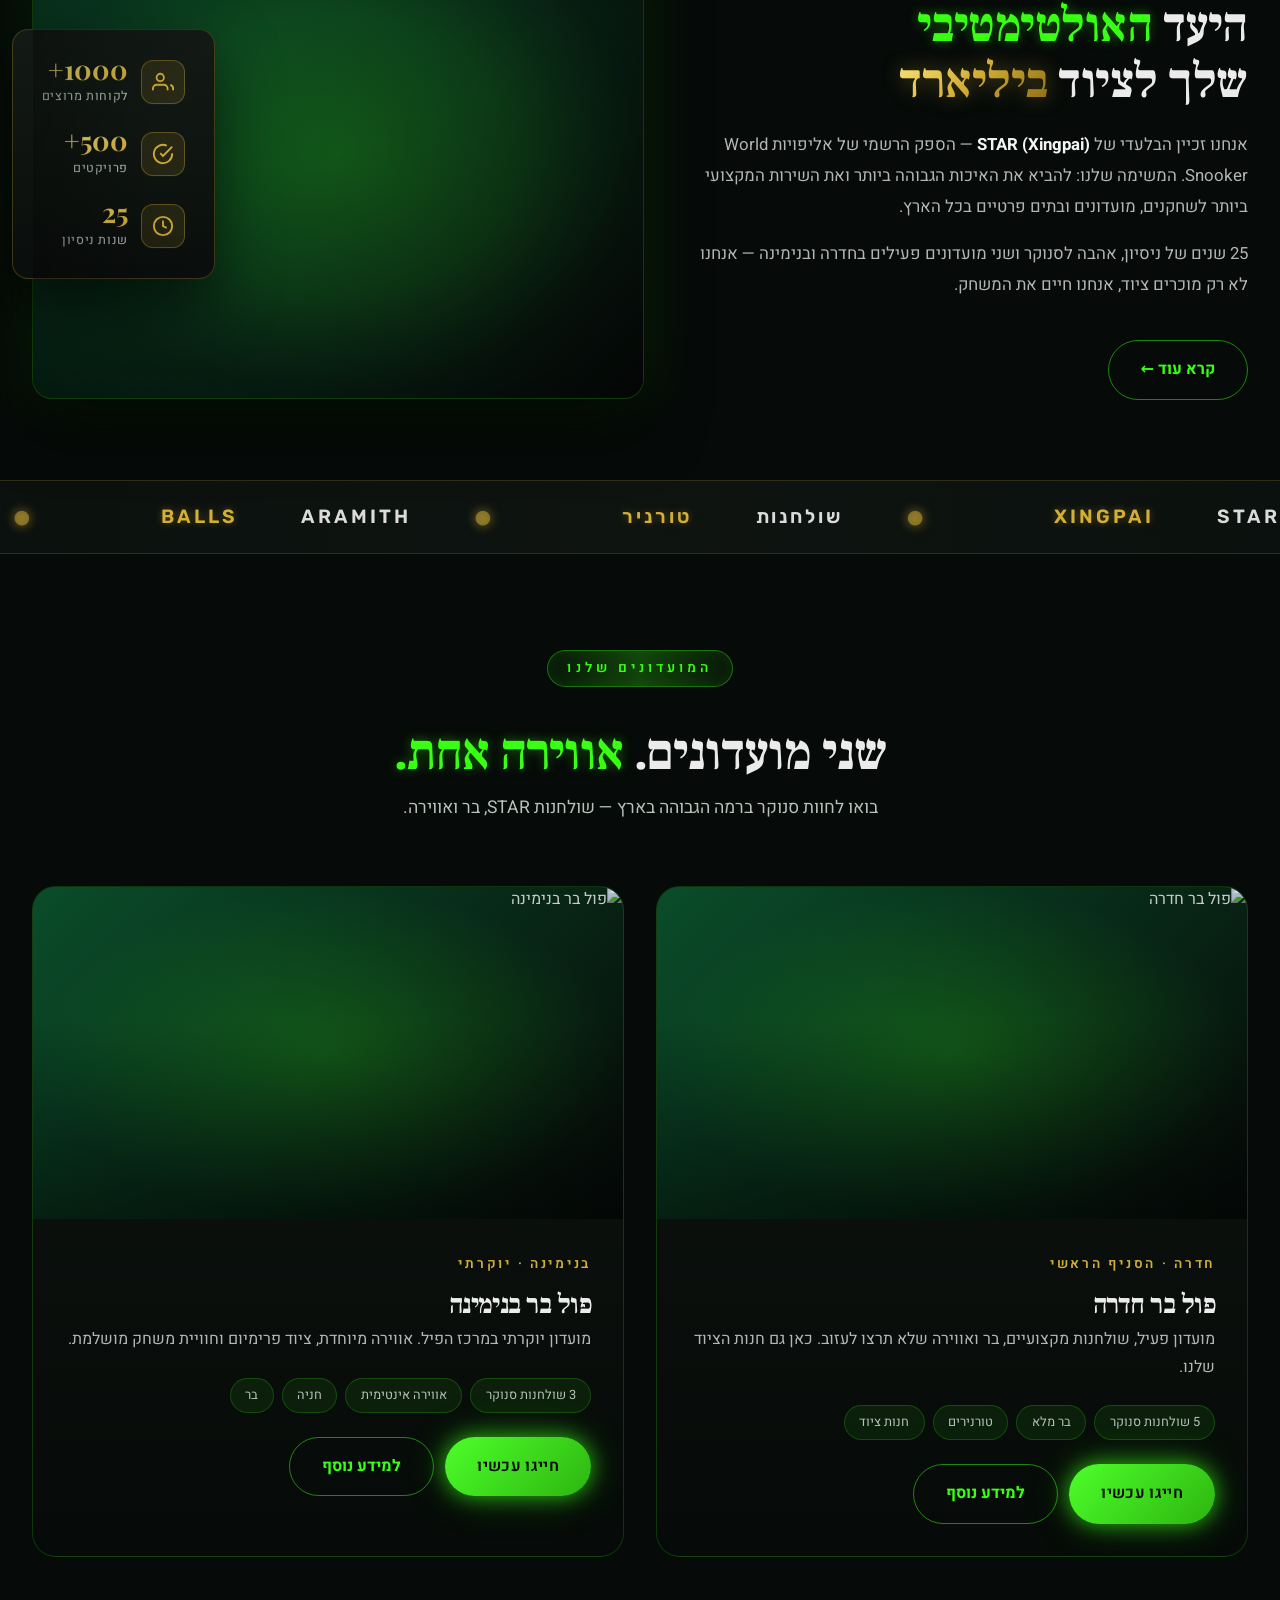
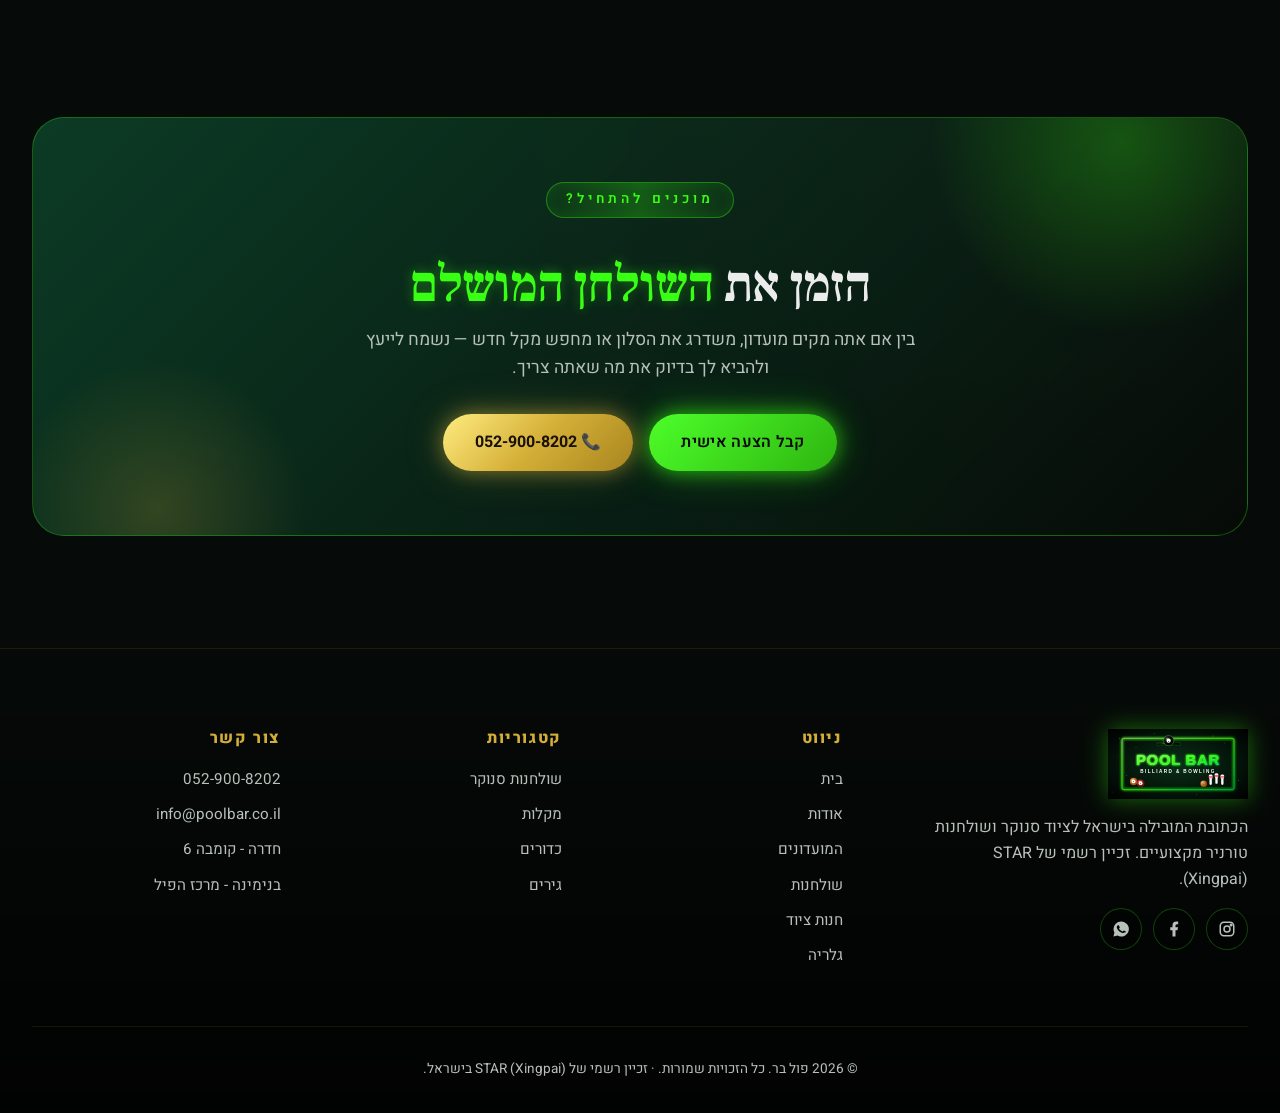
==== commit cd32489d: "שדרוג Pro Max - עיצוב יוקרתי לפי עקרונות UI/UX מקצועיים - פונט Playfair Display יוקרתי לכותרות (seri" ====
--- a/index.html
+++ b/index.html
@@ -7,7 +7,7 @@
   <meta name="description" content="פול בר - 25 שנות מצוינות בעולם הסנוקר. זכיין רשמי של חברת STAR. שולחנות סנוקר, מקלות, כדורים וציוד מקצועי. מועדונים בחדרה ובנימינה." />
   <link rel="preconnect" href="https://fonts.googleapis.com" />
   <link rel="preconnect" href="https://fonts.gstatic.com" crossorigin />
-  <link href="https://fonts.googleapis.com/css2?family=Heebo:wght@300;400;500;600;700;800;900&family=Rubik:wght@400;500;600;700;800;900&family=Dancing+Script:wght@500;700&display=swap" rel="stylesheet" />
+  <link href="https://fonts.googleapis.com/css2?family=Heebo:wght@300;400;500;600;700;800;900&family=Rubik:wght@400;500;600;700;800;900&family=Dancing+Script:wght@500;700&family=Playfair+Display:wght@400;500;600;700;800;900&family=Frank+Ruhl+Libre:wght@400;500;700;900&display=swap" rel="stylesheet" />
   <link rel="stylesheet" href="css/style.css" />
   <link rel="icon" href="data:image/svg+xml,<svg xmlns='http://www.w3.org/2000/svg' viewBox='0 0 32 32'><circle cx='16' cy='16' r='14' fill='%23000'/><circle cx='16' cy='16' r='6' fill='%23fff'/><text x='16' y='20' text-anchor='middle' font-family='Arial' font-weight='900' font-size='9' fill='%23000'>8</text></svg>" />
 </head>
--- a/css/style.css
+++ b/css/style.css
@@ -2047,3 +2047,272 @@
 }
 .club-pro-card:hover .club-pro-visual-real img { transform: scale(1.08); }
 
+
+/* ============================================
+   PRO MAX UPGRADE - Premium Typography & Colors
+   Following UI/UX Pro Max design principles
+   ============================================ */
+
+/* Premium serif typography for headers - luxury positioning */
+.hero-cursive,
+.hero-tagline {
+  font-family: 'Playfair Display', 'Frank Ruhl Libre', 'Heebo', serif;
+}
+
+/* Refined hero - cinematic feel */
+.hero-pro {
+  min-height: 100vh;
+}
+.hero-bg-img {
+  opacity: 0.45;
+  filter: brightness(0.55) saturate(1.2) contrast(1.1);
+  animation: heroZoom 30s ease-in-out infinite alternate;
+}
+@keyframes heroZoom {
+  from { transform: scale(1); }
+  to { transform: scale(1.08); }
+}
+
+/* Premium hero title - serif elegance */
+.hero-title-pro {
+  font-family: 'Playfair Display', 'Frank Ruhl Libre', serif;
+  font-weight: 700;
+  font-size: clamp(2.5rem, 5.5vw, 4.5rem);
+  line-height: 1.1;
+  margin-bottom: 1rem;
+  color: var(--white);
+}
+
+/* Better tagline - clean uppercase, refined letterspacing */
+.hero-tagline {
+  font-family: 'Heebo', sans-serif;
+  font-weight: 500;
+  font-size: clamp(0.85rem, 1.2vw, 1rem);
+  letter-spacing: 0.4em;
+  color: rgba(255, 255, 255, 0.75);
+  text-transform: uppercase;
+  margin-bottom: 1rem;
+  padding: 0.4rem 1.6rem;
+  display: inline-block;
+  border-top: 1px solid rgba(212, 175, 55, 0.4);
+  border-bottom: 1px solid rgba(212, 175, 55, 0.4);
+}
+
+/* Refined cursive */
+.hero-cursive {
+  font-family: 'Dancing Script', cursive;
+  font-weight: 600;
+  font-size: clamp(2.2rem, 4.5vw, 3.5rem);
+  margin-bottom: 2rem;
+  background: linear-gradient(135deg, #ffec80 0%, #d4af37 30%, #b8941f 100%);
+  -webkit-background-clip: text;
+  background-clip: text;
+  color: transparent;
+  filter: drop-shadow(0 4px 20px rgba(212, 175, 55, 0.35));
+}
+
+/* Cleaner subtitle */
+.hero-subtitle-pro {
+  font-size: clamp(1rem, 1.2vw, 1.15rem);
+  line-height: 1.8;
+  font-weight: 400;
+  color: rgba(255, 255, 255, 0.75);
+  max-width: 640px;
+  margin: 0 auto 2.5rem;
+}
+
+/* Section titles - serif for premium */
+h1.hero-title, .section-header h2 {
+  font-family: 'Playfair Display', 'Frank Ruhl Libre', serif;
+  font-weight: 700;
+}
+
+/* Refined transitions per design system: 200-300ms */
+.cat-card,
+.club-pro-card,
+.product-card,
+.card,
+.btn {
+  transition: transform 0.25s cubic-bezier(0.25, 0.46, 0.45, 0.94),
+              border-color 0.25s ease,
+              box-shadow 0.25s ease,
+              background 0.25s ease !important;
+}
+
+/* Reduce neon flashing - more refined */
+.text-neon {
+  animation: none;
+  text-shadow: 0 0 12px rgba(57, 255, 20, 0.4);
+}
+
+/* Premium category cards - higher contrast image treatment */
+.cat-image-real img {
+  filter: brightness(0.75) saturate(1.05) contrast(1.05);
+}
+.cat-card:hover .cat-image-real img {
+  filter: brightness(0.95) saturate(1.15) contrast(1.1);
+  transform: scale(1.06);
+}
+
+/* Cat info with serif accent */
+.cat-info h3 {
+  font-family: 'Playfair Display', 'Frank Ruhl Libre', serif;
+  font-weight: 600;
+  font-size: 1.15rem;
+}
+.cat-info p {
+  font-size: 0.7rem;
+  letter-spacing: 0.2em;
+  color: rgba(212, 175, 55, 0.85);
+}
+
+/* Refined trust bar - clean institutional feel */
+.trust-bar {
+  background:
+    linear-gradient(135deg, rgba(20, 26, 22, 0.95), rgba(10, 14, 12, 0.95));
+  border: 1px solid rgba(212, 175, 55, 0.18);
+  padding: 1.8rem 2.2rem;
+}
+.trust-icon {
+  background: rgba(212, 175, 55, 0.08);
+  border: 1px solid rgba(212, 175, 55, 0.3);
+  color: var(--gold);
+}
+.trust-item h4 {
+  font-family: 'Heebo', sans-serif;
+  font-weight: 600;
+  font-size: 0.92rem;
+  color: rgba(255, 255, 255, 0.95);
+  letter-spacing: 0.02em;
+}
+.trust-item p {
+  font-size: 0.78rem;
+  color: rgba(255, 255, 255, 0.55);
+}
+
+/* About headline - serif drama */
+.about-text h2 {
+  font-family: 'Playfair Display', 'Frank Ruhl Libre', serif;
+  font-weight: 700;
+  font-size: clamp(2rem, 3.8vw, 3.2rem);
+  line-height: 1.15;
+  letter-spacing: -0.01em;
+}
+.about-text p {
+  color: rgba(255, 255, 255, 0.7);
+  font-size: 1.05rem;
+  line-height: 1.85;
+}
+
+/* About stats - premium box treatment */
+.about-stats {
+  background:
+    linear-gradient(180deg, rgba(20, 26, 22, 0.98), rgba(10, 14, 12, 0.99));
+  border: 1px solid rgba(212, 175, 55, 0.25);
+  border-radius: 16px;
+  padding: 1.6rem 1.8rem;
+}
+.about-stat-icon {
+  background: rgba(212, 175, 55, 0.12);
+  border-color: rgba(212, 175, 55, 0.35);
+  color: var(--gold);
+}
+.about-stat strong {
+  font-family: 'Playfair Display', serif;
+  font-size: 1.7rem;
+  font-weight: 700;
+}
+
+/* Premium logo treatment - softer glow */
+.hero-logo-big {
+  filter:
+    drop-shadow(0 0 25px rgba(57, 255, 20, 0.4))
+    drop-shadow(0 10px 40px rgba(0, 0, 0, 0.5));
+}
+
+/* Buttons - more refined */
+.btn-primary {
+  background: linear-gradient(135deg, #4dff2a, #2eb510);
+  font-weight: 600;
+  letter-spacing: 0.02em;
+}
+
+.btn-gold {
+  background: linear-gradient(135deg, #ffec80, #d4af37, #a8851f);
+  color: #1a1208;
+  font-weight: 700;
+}
+
+/* Section header refinement */
+.section-header h2 {
+  font-family: 'Playfair Display', 'Frank Ruhl Libre', serif;
+  font-weight: 700;
+  font-size: clamp(2.2rem, 4vw, 3.4rem);
+}
+
+/* Club info refinement */
+.club-pro-info h3 {
+  font-family: 'Playfair Display', 'Frank Ruhl Libre', serif;
+  font-weight: 700;
+}
+.club-pro-info p {
+  color: rgba(255, 255, 255, 0.7);
+  font-size: 1rem;
+  line-height: 1.7;
+}
+.club-pro-info .city {
+  color: var(--gold);
+  font-weight: 600;
+}
+
+/* Reduce footer harshness */
+.footer h4 {
+  color: var(--gold);
+  font-family: 'Heebo', sans-serif;
+}
+
+/* CTA banner premium */
+.cta-banner h2 {
+  font-family: 'Playfair Display', 'Frank Ruhl Libre', serif;
+  font-weight: 700;
+  font-size: clamp(2rem, 4vw, 3.2rem);
+}
+
+/* Marquee refinement - more institutional */
+.marquee {
+  padding: 1.3rem 0;
+  background:
+    linear-gradient(90deg, rgba(15, 22, 18, 0.6), rgba(20, 26, 22, 0.6), rgba(15, 22, 18, 0.6));
+  border-top: 1px solid rgba(212, 175, 55, 0.18);
+  border-bottom: 1px solid rgba(212, 175, 55, 0.18);
+}
+.marquee-item {
+  font-size: clamp(1rem, 1.5vw, 1.3rem);
+  font-weight: 600;
+  letter-spacing: 0.15em;
+  color: rgba(255, 255, 255, 0.85);
+}
+.marquee-item span {
+  color: var(--gold);
+  text-shadow: 0 0 8px rgba(212, 175, 55, 0.4);
+}
+.marquee-item::after {
+  color: rgba(212, 175, 55, 0.5);
+}
+
+/* Better contrast for body text - accessibility 4.5:1+ */
+body {
+  color: rgba(255, 255, 255, 0.92);
+}
+
+/* Hover micro-interactions - 200ms refined */
+.cat-card:hover {
+  transform: translateY(-4px);
+  border-color: rgba(212, 175, 55, 0.4);
+  box-shadow: 0 20px 40px rgba(0,0,0,0.5), 0 0 40px rgba(57, 255, 20, 0.1);
+}
+
+.product-card:hover {
+  transform: translateY(-6px);
+}
+
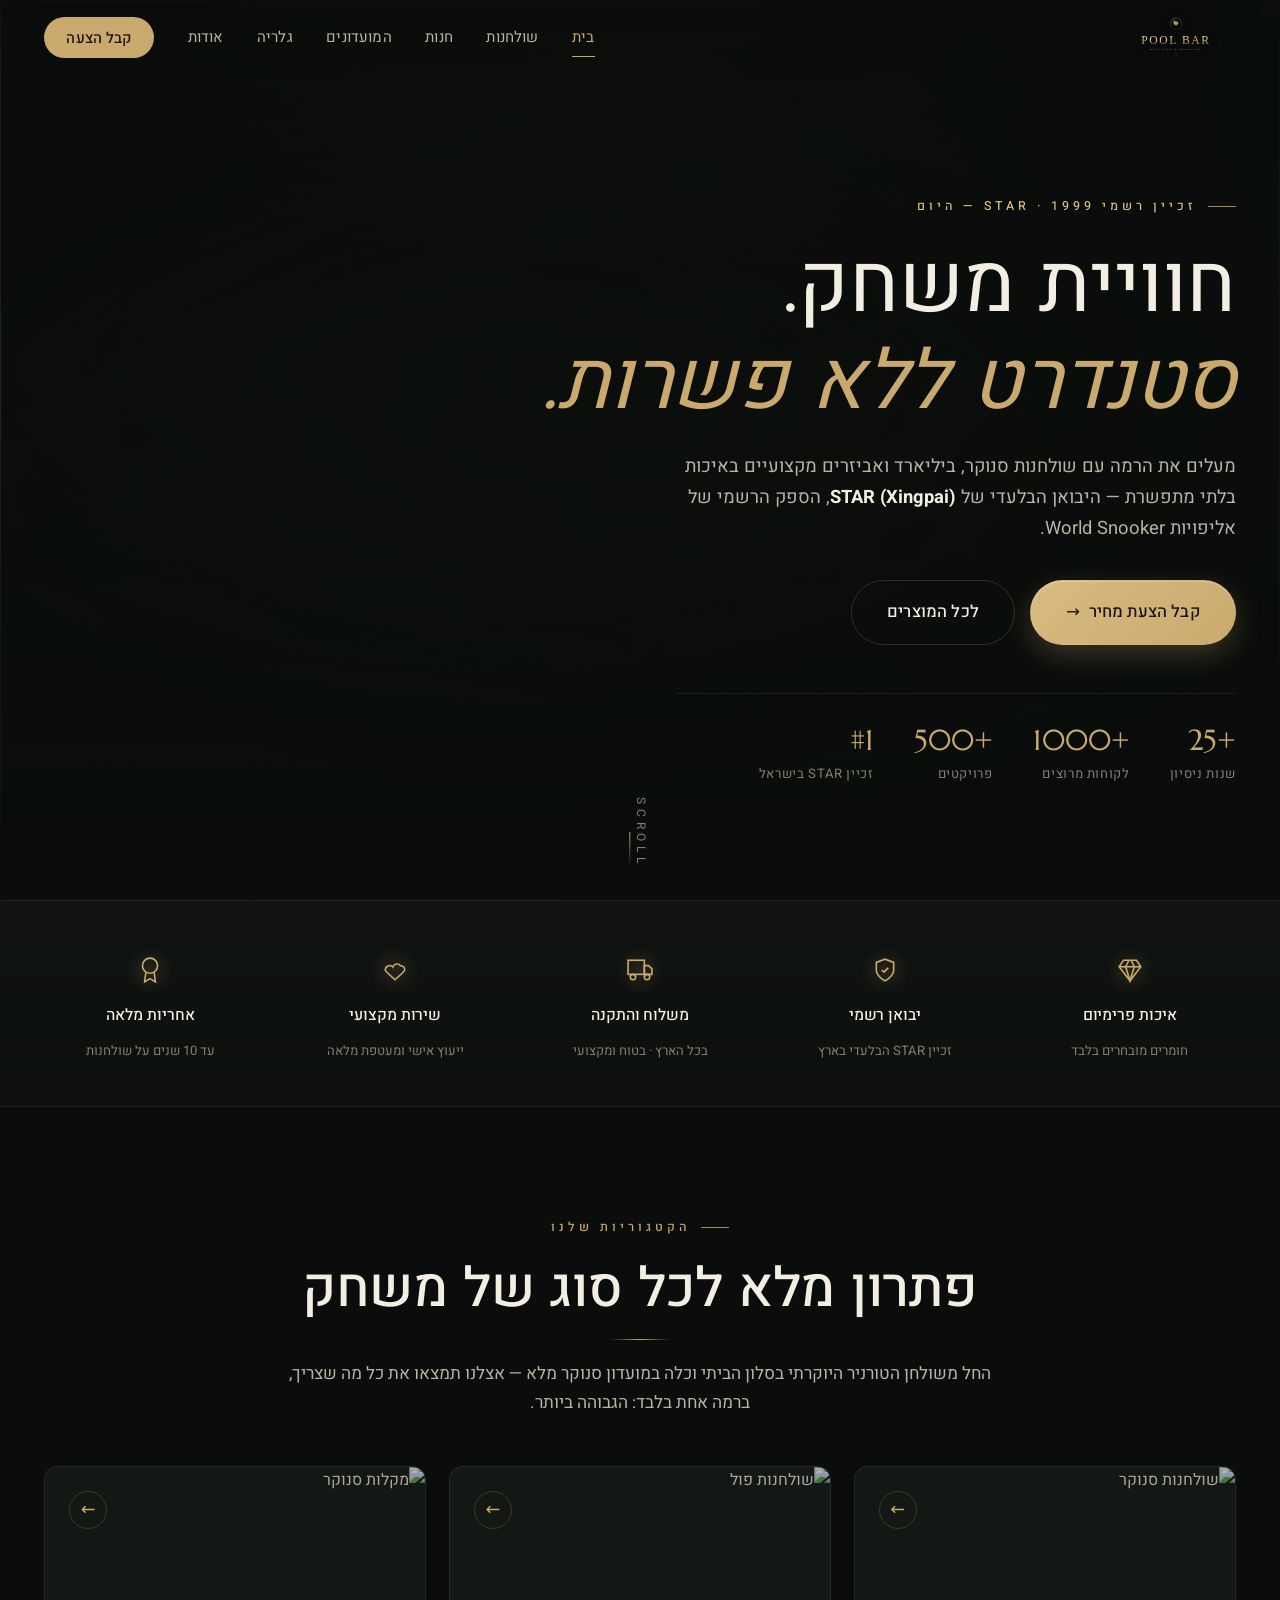
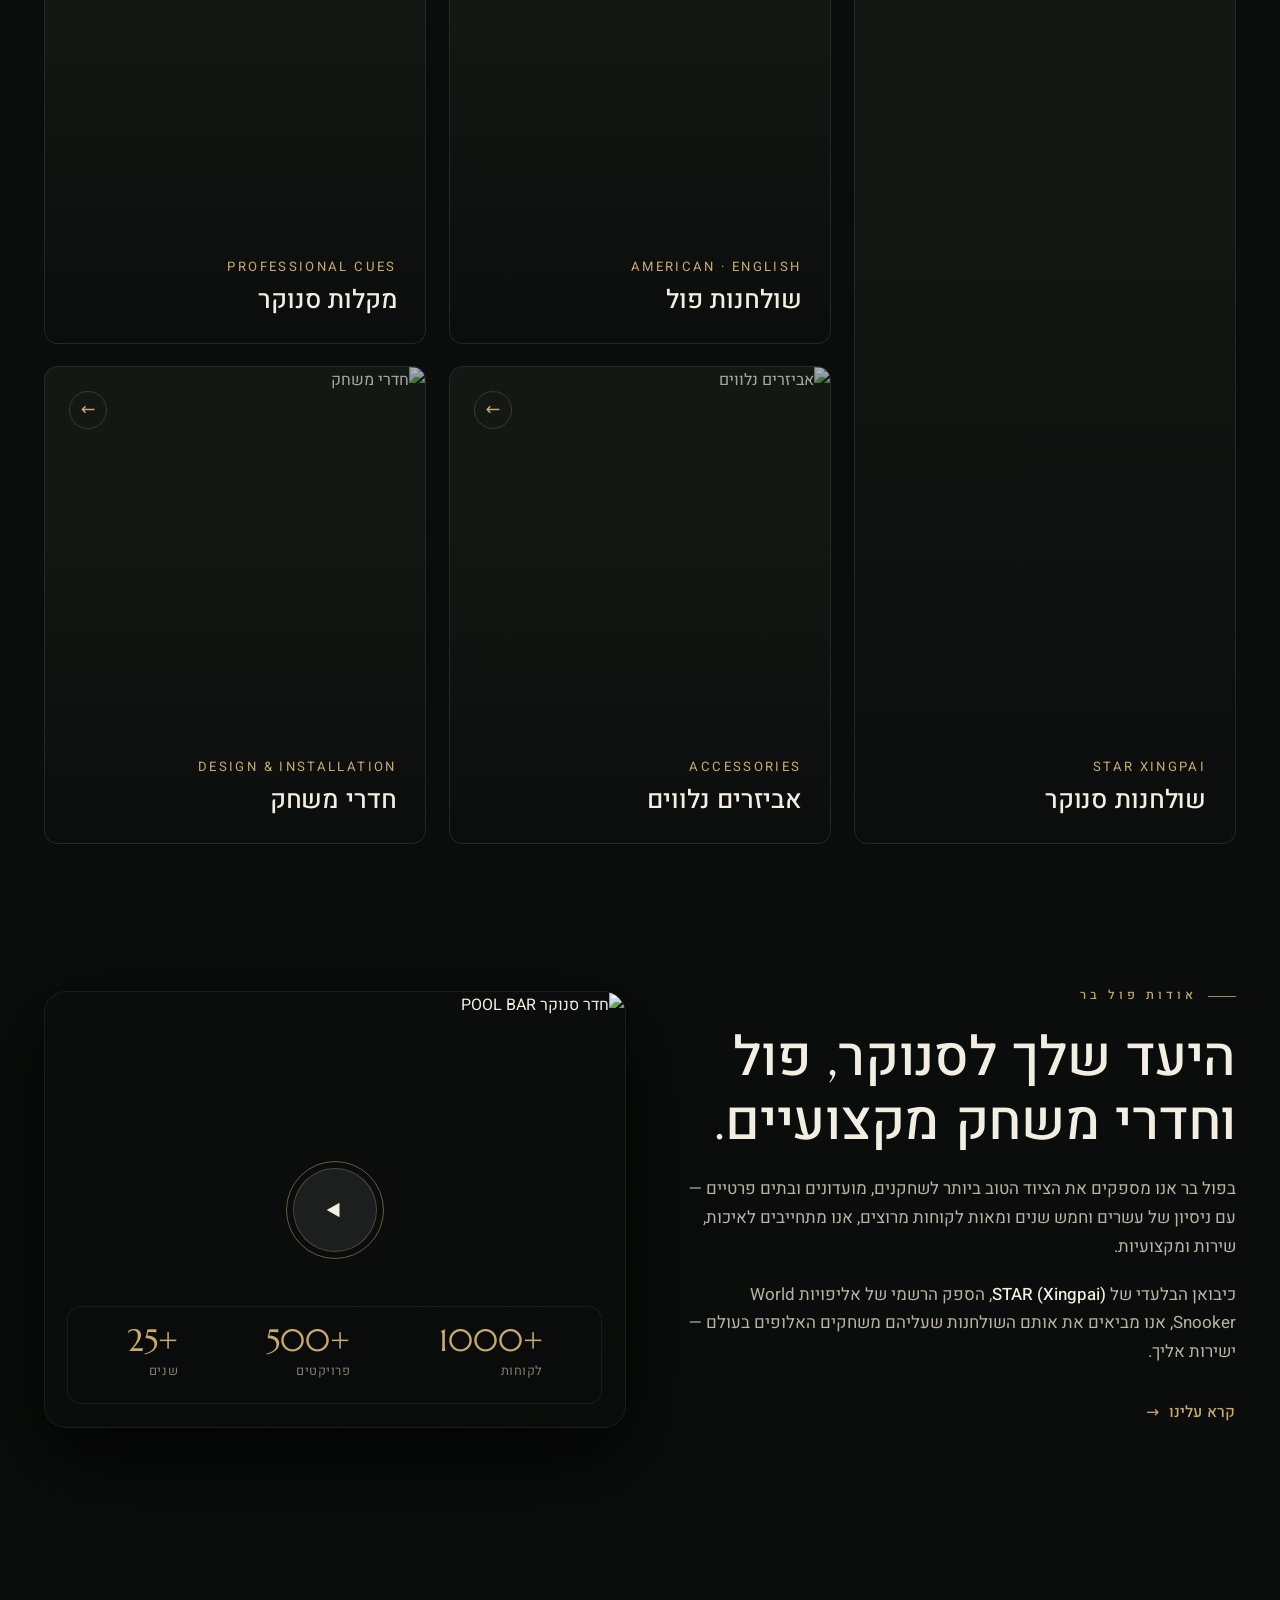
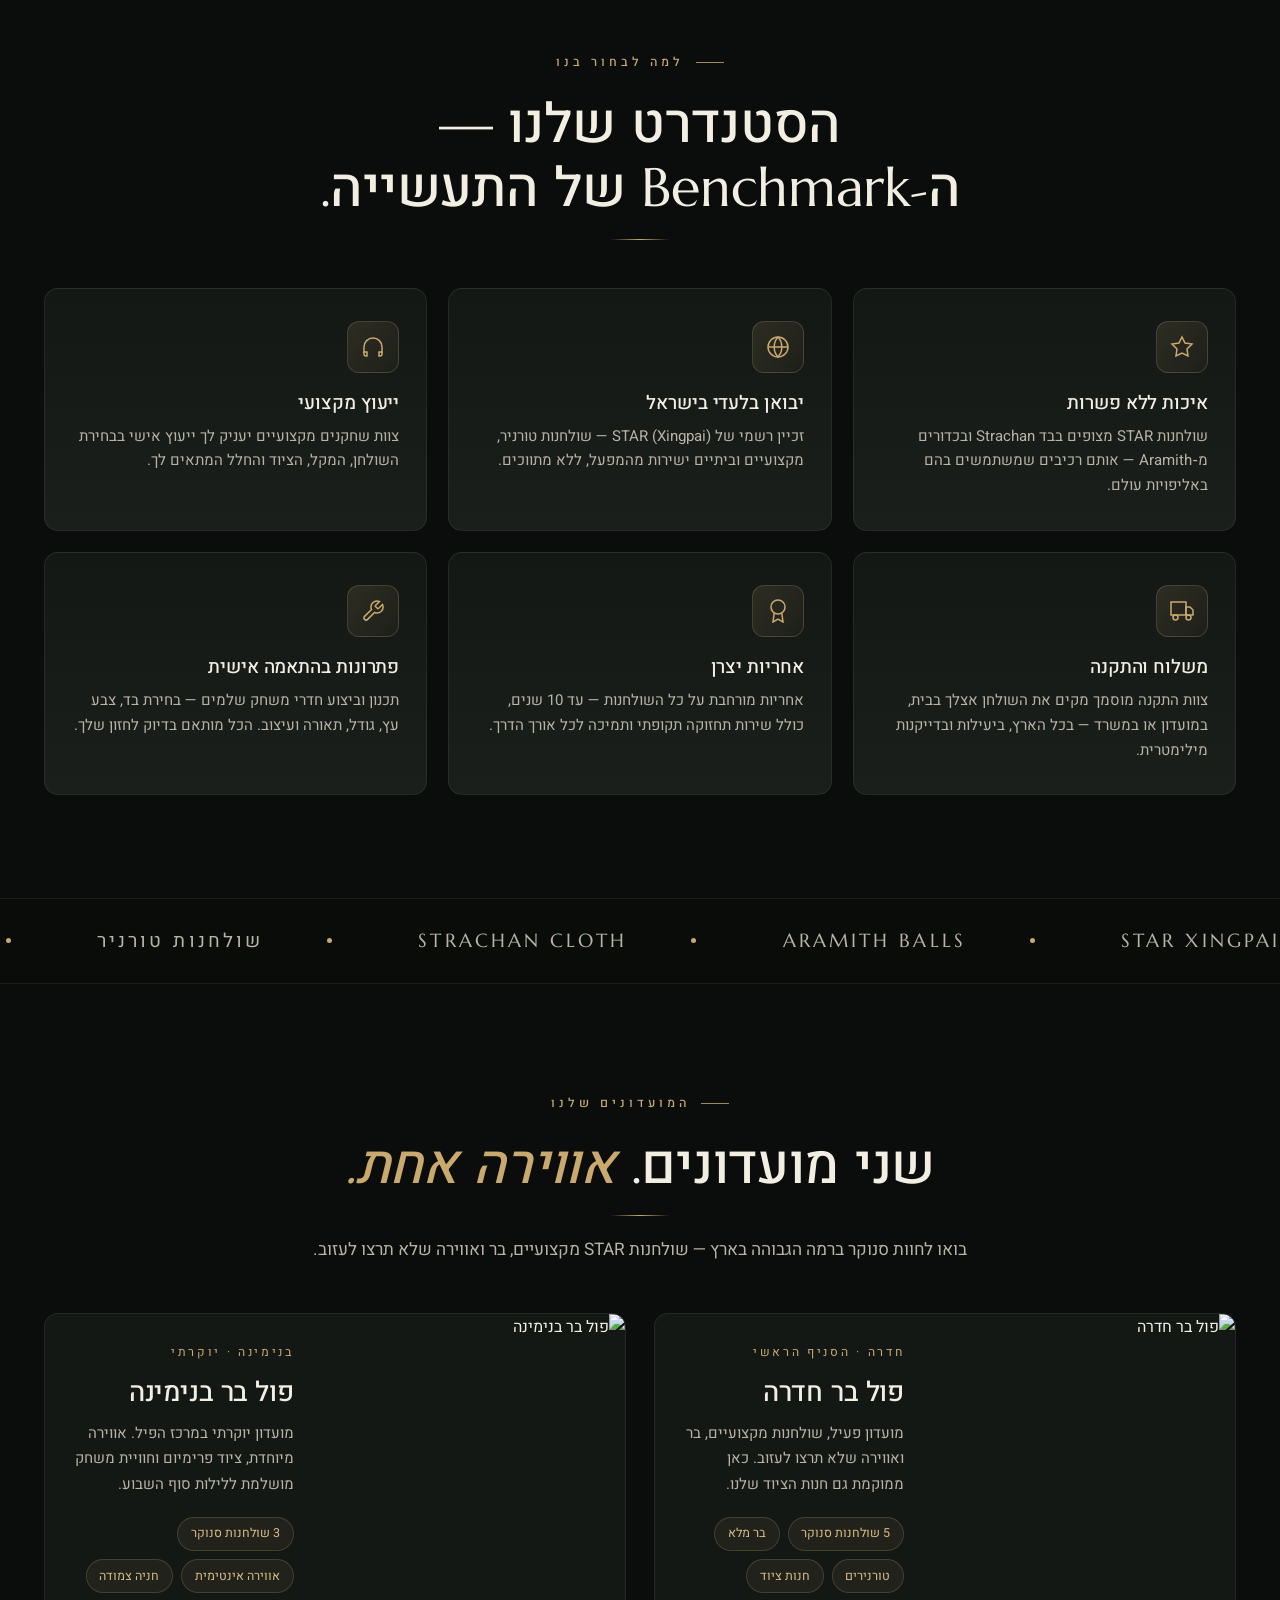
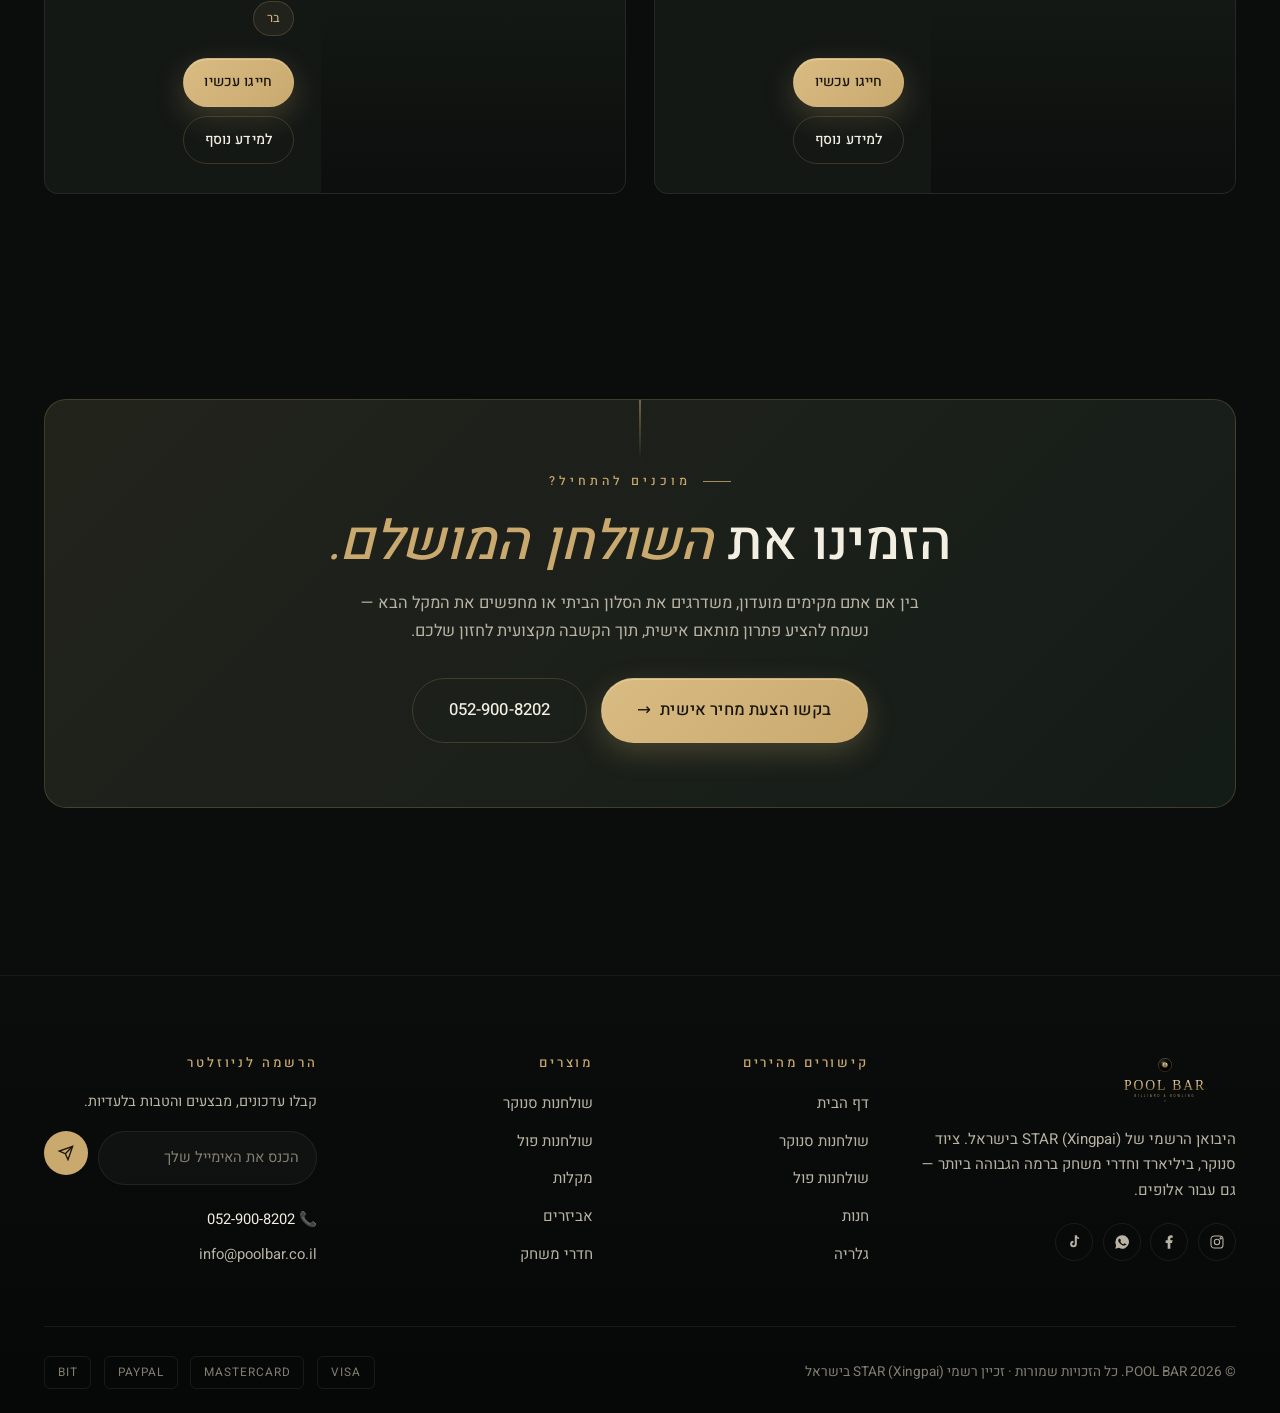
==== commit 2d8ec240: "Redesign site with luxury dark+gold design system Replace the neon-green arcade aesthetic with a ref" ====
--- a/index.html
+++ b/index.html
@@ -3,358 +3,409 @@
 <head>
   <meta charset="UTF-8" />
   <meta name="viewport" content="width=device-width, initial-scale=1.0" />
-  <title>פול בר | POOL BAR - ציוד סנוקר וביליארד יוקרתי | זכיין רשמי STAR</title>
-  <meta name="description" content="פול בר - 25 שנות מצוינות בעולם הסנוקר. זכיין רשמי של חברת STAR. שולחנות סנוקר, מקלות, כדורים וציוד מקצועי. מועדונים בחדרה ובנימינה." />
+  <title>פול בר · POOL BAR — ציוד סנוקר וביליארד יוקרתי | זכיין רשמי STAR בישראל</title>
+  <meta name="description" content="פול בר — היבואן הרשמי של STAR (Xingpai), המותג מספר 1 בעולם לציוד סנוקר וביליארד. שולחנות טורניר, מקלות פרימיום, אביזרים מקצועיים ושני מועדונים בחדרה ובנימינה." />
+  <meta property="og:title" content="פול בר · POOL BAR — סטנדרט ללא פשרות" />
+  <meta property="og:description" content="זכיין רשמי STAR בישראל — שולחנות סנוקר, פול ואביזרים יוקרתיים. 25 שנות מצוינות." />
   <link rel="preconnect" href="https://fonts.googleapis.com" />
   <link rel="preconnect" href="https://fonts.gstatic.com" crossorigin />
-  <link href="https://fonts.googleapis.com/css2?family=Heebo:wght@300;400;500;600;700;800;900&family=Rubik:wght@400;500;600;700;800;900&family=Dancing+Script:wght@500;700&family=Playfair+Display:wght@400;500;600;700;800;900&family=Frank+Ruhl+Libre:wght@400;500;700;900&display=swap" rel="stylesheet" />
+  <link href="https://fonts.googleapis.com/css2?family=Marcellus&family=Heebo:wght@300;400;500;600;700&family=Cormorant+Garamond:ital,wght@0,400;0,500;1,400;1,500&display=swap" rel="stylesheet" />
   <link rel="stylesheet" href="css/style.css" />
-  <link rel="icon" href="data:image/svg+xml,<svg xmlns='http://www.w3.org/2000/svg' viewBox='0 0 32 32'><circle cx='16' cy='16' r='14' fill='%23000'/><circle cx='16' cy='16' r='6' fill='%23fff'/><text x='16' y='20' text-anchor='middle' font-family='Arial' font-weight='900' font-size='9' fill='%23000'>8</text></svg>" />
+  <link rel="icon" href="data:image/svg+xml,<svg xmlns='http://www.w3.org/2000/svg' viewBox='0 0 32 32'><circle cx='16' cy='16' r='14' fill='%230a0d0b' stroke='%23c9a96e' stroke-width='1.5'/><text x='16' y='21' text-anchor='middle' font-family='Georgia' font-weight='400' font-size='14' fill='%23c9a96e' font-style='italic'>8</text></svg>" />
 </head>
 <body>
-  <div class="preloader" id="preloader">
-    <div class="preloader-ball"></div>
-    <div class="preloader-text">POOL BAR</div>
-  </div>
-
-  <!-- Navigation -->
+
+  <!-- ===== NAV ===== -->
   <nav class="nav" id="nav">
     <div class="container nav-inner">
       <a href="index.html" class="brand">
-        <img src="assets/logo.svg" alt="פול בר" class="brand-logo" />
+        <img src="assets/logo.svg" alt="POOL BAR" class="brand-logo" />
       </a>
-      <button class="menu-toggle" id="menuToggle" aria-label="Toggle menu">
+      <button class="menu-toggle" id="menuToggle" aria-label="פתח תפריט">
         <span></span><span></span><span></span>
       </button>
       <ul class="nav-links" id="navLinks">
         <li><a href="index.html" class="active">בית</a></li>
-        <li><a href="tables.html">שולחנות סנוקר</a></li>
-        <li><a href="tables.html">שולחנות פול</a></li>
-        <li><a href="shop.html#cues">מקלות</a></li>
-        <li><a href="shop.html">אביזרים</a></li>
-        <li><a href="clubs.html">חדרי משחק</a></li>
+        <li><a href="tables.html">שולחנות</a></li>
+        <li><a href="shop.html">חנות</a></li>
+        <li><a href="clubs.html">המועדונים</a></li>
+        <li><a href="gallery.html">גלריה</a></li>
         <li><a href="about.html">אודות</a></li>
         <li><a href="contact.html" class="nav-cta">קבל הצעה</a></li>
       </ul>
     </div>
   </nav>
 
-  <!-- HERO - real billiard hall background -->
-  <header class="hero-pro">
-    <div class="hero-bg-pro">
-      <img src="https://images.unsplash.com/photo-1606503153255-59d8b8b82176?auto=format&fit=crop&w=1800&q=80" alt="" class="hero-bg-img" onerror="this.style.display='none'" />
-      <div class="hero-bg-overlay-pro"></div>
-      <div class="amb-light amb-light-1"></div>
-      <div class="amb-light amb-light-2"></div>
-      <div class="amb-light amb-light-3"></div>
-    </div>
-
-    <div class="container">
-      <div class="hero-content">
-        <div class="hero-logo-wrap">
-          <img src="assets/logo.svg" alt="פול בר - POOL BAR BILLIARD & BOWLING" class="hero-logo-big" />
-        </div>
-        <div class="hero-tagline">איכות פרימיום · משחק מקצועי</div>
-        <h1 class="hero-cursive">Built for Champions</h1>
-        <p class="hero-subtitle-pro">
-          25 שנות מצוינות. זכיין רשמי של <span class="text-neon">STAR</span> — המותג המוביל בעולם לשולחנות סנוקר וביליארד מקצועיים. שני מועדוני סנוקר בחדרה ובנימינה.
+  <!-- ===== HERO ===== -->
+  <header class="hero">
+    <div class="hero-bg">
+      <img src="https://images.unsplash.com/photo-1606503153255-59d8b8b82176?auto=format&fit=crop&w=2000&q=85" alt="" />
+    </div>
+    <div class="container">
+      <div class="hero-content fadeIn">
+        <span class="eyebrow">זכיין רשמי STAR · 1999 — היום</span>
+        <h1>
+          חוויית משחק.
+          <span class="accent">סטנדרט ללא פשרות.</span>
+        </h1>
+        <p class="lead">
+          מעלים את הרמה עם שולחנות סנוקר, ביליארד ואביזרים מקצועיים באיכות בלתי מתפשרת — היבואן הבלעדי של <strong style="color: var(--text);">STAR (Xingpai)</strong>, הספק הרשמי של אליפויות World Snooker.
         </p>
         <div class="hero-actions">
-          <a href="tables.html" class="btn btn-primary">
-            לקטלוג המוצרים
+          <a href="contact.html" class="btn btn-primary btn-lg">
+            קבל הצעת מחיר
             <span class="btn-arrow">←</span>
           </a>
-          <a href="contact.html" class="btn btn-outline">קבל הצעה</a>
-        </div>
-      </div>
-    </div>
-    <div class="scroll-indicator">SCROLL</div>
+          <a href="tables.html" class="btn btn-outline btn-lg">לכל המוצרים</a>
+        </div>
+        <div class="hero-meta">
+          <div class="hero-meta-item">
+            <strong>+25</strong>
+            <span>שנות ניסיון</span>
+          </div>
+          <div class="hero-meta-item">
+            <strong>+1000</strong>
+            <span>לקוחות מרוצים</span>
+          </div>
+          <div class="hero-meta-item">
+            <strong>+500</strong>
+            <span>פרויקטים</span>
+          </div>
+          <div class="hero-meta-item">
+            <strong>#1</strong>
+            <span>זכיין STAR בישראל</span>
+          </div>
+        </div>
+      </div>
+    </div>
+    <div class="hero-scroll">SCROLL</div>
   </header>
 
-  <!-- 5 CATEGORY CARDS with REAL photos -->
-  <section class="categories-section">
-    <div class="container">
-      <div class="categories-grid reveal-stagger">
-        <a href="tables.html" class="cat-card">
-          <div class="cat-image-real">
-            <img src="https://images.unsplash.com/photo-1574079437995-d2c107c47b71?auto=format&fit=crop&w=600&q=80" alt="שולחנות סנוקר" loading="lazy" />
-            <div class="cat-image-fallback"></div>
-          </div>
-          <div class="cat-info">
-            <h3>שולחנות סנוקר</h3>
-            <p>12FT · 10FT · 9FT</p>
-          </div>
-          <div class="cat-arrow">←</div>
-        </a>
-
-        <a href="tables.html" class="cat-card">
-          <div class="cat-image-real">
-            <img src="https://images.unsplash.com/photo-1551888437-ce26d56e2cf2?auto=format&fit=crop&w=600&q=80" alt="שולחנות פול" loading="lazy" />
-            <div class="cat-image-fallback"></div>
-          </div>
-          <div class="cat-info">
-            <h3>שולחנות פול</h3>
-            <p>AMERICAN · ENGLISH</p>
-          </div>
-          <div class="cat-arrow">←</div>
-        </a>
-
-        <a href="shop.html#cues" class="cat-card">
-          <div class="cat-image-real">
-            <img src="https://images.unsplash.com/photo-1611159963037-95acb6e9c8aa?auto=format&fit=crop&w=600&q=80" alt="מקלות מקצועיים" loading="lazy" />
-            <div class="cat-image-fallback"></div>
-          </div>
-          <div class="cat-info">
-            <h3>מקלות מקצועיים</h3>
-            <p>PROFESSIONAL CUES</p>
-          </div>
-          <div class="cat-arrow">←</div>
-        </a>
-
-        <a href="shop.html" class="cat-card">
-          <div class="cat-image-real">
-            <img src="https://images.unsplash.com/photo-1615722440048-da4fd9202894?auto=format&fit=crop&w=600&q=80" alt="אביזרים" loading="lazy" />
-            <div class="cat-image-fallback"></div>
-          </div>
-          <div class="cat-info">
-            <h3>אביזרים</h3>
-            <p>EVERYTHING YOU NEED</p>
-          </div>
-          <div class="cat-arrow">←</div>
-        </a>
-
-        <a href="clubs.html" class="cat-card">
-          <div class="cat-image-real">
-            <img src="https://images.unsplash.com/photo-1517232115160-ff93364542dd?auto=format&fit=crop&w=600&q=80" alt="חדרי משחק" loading="lazy" />
-            <div class="cat-image-fallback"></div>
-          </div>
-          <div class="cat-info">
-            <h3>חדרי משחק</h3>
-            <p>DESIGN &amp; INSTALLATION</p>
-          </div>
-          <div class="cat-arrow">←</div>
-        </a>
-      </div>
-    </div>
-  </section>
-
-  <!-- TRUST BADGES BAR -->
-  <section class="trust-section">
-    <div class="container">
-      <div class="trust-bar reveal">
+  <!-- ===== TRUST BAR ===== -->
+  <section class="trust">
+    <div class="container">
+      <div class="trust-grid">
         <div class="trust-item">
           <div class="trust-icon">
-            <svg width="28" height="28" viewBox="0 0 24 24" fill="none" stroke="currentColor" stroke-width="2"><polygon points="12 2 15 8 22 9 17 14 18 21 12 18 6 21 7 14 2 9 9 8 12 2"/></svg>
-          </div>
-          <div><h4>איכות פרימיום</h4><p>רק החומרים הטובים</p></div>
-        </div>
-        <div class="trust-divider"></div>
+            <svg width="26" height="26" viewBox="0 0 24 24" fill="none" stroke="currentColor" stroke-width="1.5"><path d="M6 3h12l4 6-10 13L2 9z"/><path d="M11 3 8 9l4 13 4-13-3-6"/><path d="M2 9h20"/></svg>
+          </div>
+          <h4>איכות פרימיום</h4>
+          <p>חומרים מובחרים בלבד</p>
+        </div>
         <div class="trust-item">
           <div class="trust-icon">
-            <svg width="28" height="28" viewBox="0 0 24 24" fill="none" stroke="currentColor" stroke-width="2"><path d="M12 22s8-4 8-10V5l-8-3-8 3v7c0 6 8 10 8 10z"/><path d="M9 12l2 2 4-4"/></svg>
-          </div>
-          <div><h4>זכיין רשמי STAR</h4><p>בלעדי בישראל</p></div>
-        </div>
-        <div class="trust-divider"></div>
+            <svg width="26" height="26" viewBox="0 0 24 24" fill="none" stroke="currentColor" stroke-width="1.5"><path d="M12 22s8-4 8-10V5l-8-3-8 3v7c0 6 8 10 8 10z"/><path d="M9 12l2 2 4-4"/></svg>
+          </div>
+          <h4>יבואן רשמי</h4>
+          <p>זכיין STAR הבלעדי בארץ</p>
+        </div>
         <div class="trust-item">
           <div class="trust-icon">
-            <svg width="28" height="28" viewBox="0 0 24 24" fill="none" stroke="currentColor" stroke-width="2"><rect x="1" y="3" width="15" height="13"/><polygon points="16 8 20 8 23 11 23 16 16 16 16 8"/><circle cx="5.5" cy="18.5" r="2.5"/><circle cx="18.5" cy="18.5" r="2.5"/></svg>
-          </div>
-          <div><h4>משלוח והתקנה</h4><p>בכל הארץ</p></div>
-        </div>
-        <div class="trust-divider"></div>
+            <svg width="26" height="26" viewBox="0 0 24 24" fill="none" stroke="currentColor" stroke-width="1.5"><rect x="1" y="3" width="15" height="13"/><polygon points="16 8 20 8 23 11 23 16 16 16 16 8"/><circle cx="5.5" cy="18.5" r="2.5"/><circle cx="18.5" cy="18.5" r="2.5"/></svg>
+          </div>
+          <h4>משלוח והתקנה</h4>
+          <p>בכל הארץ · בטוח ומקצועי</p>
+        </div>
         <div class="trust-item">
           <div class="trust-icon">
-            <svg width="28" height="28" viewBox="0 0 24 24" fill="none" stroke="currentColor" stroke-width="2"><path d="M3 18v-6a9 9 0 0118 0v6"/><path d="M21 19a2 2 0 01-2 2h-1v-4h3v2zM3 19a2 2 0 002 2h1v-4H3v2z"/></svg>
-          </div>
-          <div><h4>ייעוץ מומחים</h4><p>שירות אישי</p></div>
-        </div>
-        <div class="trust-divider"></div>
+            <svg width="26" height="26" viewBox="0 0 24 24" fill="none" stroke="currentColor" stroke-width="1.5"><path d="M21 12c0 1-9 9-9 9s-9-8-9-9a4 4 0 0 1 7-2.7A4 4 0 0 1 17 8c2.2 0 4 1.8 4 4z"/></svg>
+          </div>
+          <h4>שירות מקצועי</h4>
+          <p>ייעוץ אישי ומעטפת מלאה</p>
+        </div>
         <div class="trust-item">
           <div class="trust-icon">
-            <svg width="28" height="28" viewBox="0 0 24 24" fill="none" stroke="currentColor" stroke-width="2"><circle cx="12" cy="8" r="7"/><polyline points="8.21 13.89 7 23 12 20 17 23 15.79 13.88"/></svg>
-          </div>
-          <div><h4>אחריות מלאה</h4><p>10 שנים על שולחנות</p></div>
-        </div>
-      </div>
-    </div>
-  </section>
-
-  <!-- ABOUT with REAL image + stats overlay -->
-  <section class="about-pro">
+            <svg width="26" height="26" viewBox="0 0 24 24" fill="none" stroke="currentColor" stroke-width="1.5"><circle cx="12" cy="8" r="7"/><polyline points="8.21 13.89 7 23 12 20 17 23 15.79 13.88"/></svg>
+          </div>
+          <h4>אחריות מלאה</h4>
+          <p>עד 10 שנים על שולחנות</p>
+        </div>
+      </div>
+    </div>
+  </section>
+
+  <!-- ===== CATEGORIES ===== -->
+  <section class="section">
+    <div class="container">
+      <div class="section-header reveal">
+        <span class="eyebrow">הקטגוריות שלנו</span>
+        <h2>פתרון מלא לכל סוג של משחק</h2>
+        <div class="divider"></div>
+        <p>החל משולחן הטורניר היוקרתי בסלון הביתי וכלה במועדון סנוקר מלא — אצלנו תמצאו את כל מה שצריך, ברמה אחת בלבד: הגבוהה ביותר.</p>
+      </div>
+      <div class="cats-grid reveal">
+        <a href="tables.html" class="cat cat-tall">
+          <div class="cat-img"><img src="https://images.unsplash.com/photo-1574079437995-d2c107c47b71?auto=format&fit=crop&w=900&q=80" alt="שולחנות סנוקר"></div>
+          <div class="cat-body">
+            <div class="arrow">←</div>
+            <span>STAR XINGPAI</span>
+            <h3>שולחנות סנוקר</h3>
+          </div>
+        </a>
+        <a href="tables.html#pool" class="cat">
+          <div class="cat-img"><img src="https://images.unsplash.com/photo-1551888437-ce26d56e2cf2?auto=format&fit=crop&w=900&q=80" alt="שולחנות פול"></div>
+          <div class="cat-body">
+            <div class="arrow">←</div>
+            <span>AMERICAN · ENGLISH</span>
+            <h3>שולחנות פול</h3>
+          </div>
+        </a>
+        <a href="shop.html#cues" class="cat">
+          <div class="cat-img"><img src="https://images.unsplash.com/photo-1611159963037-95acb6e9c8aa?auto=format&fit=crop&w=900&q=80" alt="מקלות סנוקר"></div>
+          <div class="cat-body">
+            <div class="arrow">←</div>
+            <span>PROFESSIONAL CUES</span>
+            <h3>מקלות סנוקר</h3>
+          </div>
+        </a>
+        <a href="shop.html" class="cat">
+          <div class="cat-img"><img src="https://images.unsplash.com/photo-1615722440048-da4fd9202894?auto=format&fit=crop&w=900&q=80" alt="אביזרים נלווים"></div>
+          <div class="cat-body">
+            <div class="arrow">←</div>
+            <span>ACCESSORIES</span>
+            <h3>אביזרים נלווים</h3>
+          </div>
+        </a>
+        <a href="clubs.html" class="cat">
+          <div class="cat-img"><img src="https://images.unsplash.com/photo-1517232115160-ff93364542dd?auto=format&fit=crop&w=900&q=80" alt="חדרי משחק"></div>
+          <div class="cat-body">
+            <div class="arrow">←</div>
+            <span>DESIGN & INSTALLATION</span>
+            <h3>חדרי משחק</h3>
+          </div>
+        </a>
+      </div>
+    </div>
+  </section>
+
+  <!-- ===== ABOUT ===== -->
+  <section class="section" style="padding-top: 2rem;">
     <div class="container">
       <div class="about-grid reveal">
         <div class="about-text">
-          <span class="eyebrow">ABOUT POOL BAR</span>
-          <h2>היעד <span class="text-neon">האולטימטיבי</span><br>שלך לציוד <span class="text-gold">ביליארד</span></h2>
-          <p>אנחנו זכיין הבלעדי של <strong style="color: var(--white);">STAR (Xingpai)</strong> — הספק הרשמי של אליפויות World Snooker. המשימה שלנו: להביא את האיכות הגבוהה ביותר ואת השירות המקצועי ביותר לשחקנים, מועדונים ובתים פרטיים בכל הארץ.</p>
-          <p>25 שנים של ניסיון, אהבה לסנוקר ושני מועדונים פעילים בחדרה ובנימינה — אנחנו לא רק מוכרים ציוד, אנחנו חיים את המשחק.</p>
-          <a href="about.html" class="btn btn-outline" style="margin-top: 1.5rem;">קרא עוד ←</a>
+          <span class="eyebrow">אודות פול בר</span>
+          <h2>היעד שלך לסנוקר, פול<br>וחדרי משחק מקצועיים.</h2>
+          <p>בפול בר אנו מספקים את הציוד הטוב ביותר לשחקנים, מועדונים ובתים פרטיים — עם ניסיון של עשרים וחמש שנים ומאות לקוחות מרוצים, אנו מתחייבים לאיכות, שירות ומקצועיות.</p>
+          <p>כיבואן הבלעדי של <strong>STAR (Xingpai)</strong>, הספק הרשמי של אליפויות World Snooker, אנו מביאים את אותם השולחנות שעליהם משחקים האלופים בעולם — ישירות אליך.</p>
+          <a href="about.html" class="btn btn-ghost">
+            קרא עלינו
+            <span class="btn-arrow">←</span>
+          </a>
         </div>
         <div class="about-visual">
-          <div class="about-image-real">
-            <img src="https://images.unsplash.com/photo-1606503153255-59d8b8b82176?auto=format&fit=crop&w=1000&q=80" alt="חדר סנוקר POOL BAR" loading="lazy" />
-            <div class="about-image-fallback"></div>
-            <div class="about-image-glow"></div>
-          </div>
-          <div class="about-stats">
-            <div class="about-stat">
-              <div class="about-stat-icon">
-                <svg width="22" height="22" viewBox="0 0 24 24" fill="none" stroke="currentColor" stroke-width="2"><path d="M17 21v-2a4 4 0 0 0-4-4H5a4 4 0 0 0-4 4v2"/><circle cx="9" cy="7" r="4"/><path d="M23 21v-2a4 4 0 0 0-3-3.87"/></svg>
-              </div>
-              <div><strong data-counter="1000">1000+</strong><span>לקוחות מרוצים</span></div>
-            </div>
-            <div class="about-stat">
-              <div class="about-stat-icon">
-                <svg width="22" height="22" viewBox="0 0 24 24" fill="none" stroke="currentColor" stroke-width="2"><path d="M22 11.08V12a10 10 0 1 1-5.93-9.14"/><polyline points="22 4 12 14.01 9 11.01"/></svg>
-              </div>
-              <div><strong data-counter="500">500+</strong><span>פרויקטים</span></div>
-            </div>
-            <div class="about-stat">
-              <div class="about-stat-icon">
-                <svg width="22" height="22" viewBox="0 0 24 24" fill="none" stroke="currentColor" stroke-width="2"><circle cx="12" cy="12" r="10"/><polyline points="12 6 12 12 16 14"/></svg>
-              </div>
-              <div><strong data-counter="25">25</strong><span>שנות ניסיון</span></div>
-            </div>
-          </div>
-        </div>
-      </div>
-    </div>
-  </section>
-
-  <!-- Marquee -->
+          <img src="https://images.unsplash.com/photo-1606503153255-59d8b8b82176?auto=format&fit=crop&w=1200&q=85" alt="חדר סנוקר POOL BAR">
+          <button class="play-btn" aria-label="צפה בסרטון">
+            <svg width="22" height="22" viewBox="0 0 24 24" fill="currentColor"><polygon points="6,4 20,12 6,20"/></svg>
+          </button>
+          <div class="stats-row">
+            <div class="stat"><strong>+1000</strong><span>לקוחות</span></div>
+            <div class="stat"><strong>+500</strong><span>פרויקטים</span></div>
+            <div class="stat"><strong>+25</strong><span>שנים</span></div>
+          </div>
+        </div>
+      </div>
+    </div>
+  </section>
+
+  <!-- ===== FEATURES / WHY US ===== -->
+  <section class="section">
+    <div class="container">
+      <div class="section-header reveal">
+        <span class="eyebrow">למה לבחור בנו</span>
+        <h2>הסטנדרט שלנו —<br>ה‑Benchmark של התעשייה.</h2>
+        <div class="divider"></div>
+      </div>
+      <div class="features-grid reveal">
+        <div class="feature">
+          <div class="feature-icon">
+            <svg width="24" height="24" viewBox="0 0 24 24" fill="none" stroke="currentColor" stroke-width="1.5"><polygon points="12 2 15 8 22 9 17 14 18 21 12 18 6 21 7 14 2 9 9 8 12 2"/></svg>
+          </div>
+          <h3>איכות ללא פשרות</h3>
+          <p>שולחנות STAR מצופים בבד Strachan ובכדורים מ‑Aramith — אותם רכיבים שמשתמשים בהם באליפויות עולם.</p>
+        </div>
+        <div class="feature">
+          <div class="feature-icon">
+            <svg width="24" height="24" viewBox="0 0 24 24" fill="none" stroke="currentColor" stroke-width="1.5"><circle cx="12" cy="12" r="10"/><path d="M2 12h20M12 2a15 15 0 0 1 0 20A15 15 0 0 1 12 2"/></svg>
+          </div>
+          <h3>יבואן בלעדי בישראל</h3>
+          <p>זכיין רשמי של STAR (Xingpai) — שולחנות טורניר, מקצועיים וביתיים ישירות מהמפעל, ללא מתווכים.</p>
+        </div>
+        <div class="feature">
+          <div class="feature-icon">
+            <svg width="24" height="24" viewBox="0 0 24 24" fill="none" stroke="currentColor" stroke-width="1.5"><path d="M3 18v-6a9 9 0 0 1 18 0v6"/><path d="M21 19a2 2 0 0 1-2 2h-1v-4h3v2zM3 19a2 2 0 0 0 2 2h1v-4H3v2z"/></svg>
+          </div>
+          <h3>ייעוץ מקצועי</h3>
+          <p>צוות שחקנים מקצועיים יעניק לך ייעוץ אישי בבחירת השולחן, המקל, הציוד והחלל המתאים לך.</p>
+        </div>
+        <div class="feature">
+          <div class="feature-icon">
+            <svg width="24" height="24" viewBox="0 0 24 24" fill="none" stroke="currentColor" stroke-width="1.5"><rect x="1" y="3" width="15" height="13"/><polygon points="16 8 20 8 23 11 23 16 16 16 16 8"/><circle cx="5.5" cy="18.5" r="2.5"/><circle cx="18.5" cy="18.5" r="2.5"/></svg>
+          </div>
+          <h3>משלוח והתקנה</h3>
+          <p>צוות התקנה מוסמך מקים את השולחן אצלך בבית, במועדון או במשרד — בכל הארץ, ביעילות ובדייקנות מילימטרית.</p>
+        </div>
+        <div class="feature">
+          <div class="feature-icon">
+            <svg width="24" height="24" viewBox="0 0 24 24" fill="none" stroke="currentColor" stroke-width="1.5"><circle cx="12" cy="8" r="7"/><polyline points="8.21 13.89 7 23 12 20 17 23 15.79 13.88"/></svg>
+          </div>
+          <h3>אחריות יצרן</h3>
+          <p>אחריות מורחבת על כל השולחנות — עד 10 שנים, כולל שירות תחזוקה תקופתי ותמיכה לכל אורך הדרך.</p>
+        </div>
+        <div class="feature">
+          <div class="feature-icon">
+            <svg width="24" height="24" viewBox="0 0 24 24" fill="none" stroke="currentColor" stroke-width="1.5"><path d="M14.7 6.3a1 1 0 0 0 0 1.4l1.6 1.6a1 1 0 0 0 1.4 0l3.77-3.77a6 6 0 0 1-7.94 7.94l-6.91 6.91a2.12 2.12 0 0 1-3-3l6.91-6.91a6 6 0 0 1 7.94-7.94l-3.76 3.76z"/></svg>
+          </div>
+          <h3>פתרונות בהתאמה אישית</h3>
+          <p>תכנון וביצוע חדרי משחק שלמים — בחירת בד, צבע עץ, גודל, תאורה ועיצוב. הכל מותאם בדיוק לחזון שלך.</p>
+        </div>
+      </div>
+    </div>
+  </section>
+
+  <!-- ===== MARQUEE ===== -->
   <div class="marquee">
     <div class="marquee-track">
-      <div class="marquee-item">STAR <span>XINGPAI</span></div>
-      <div class="marquee-item">שולחנות <span>טורניר</span></div>
-      <div class="marquee-item">ARAMITH <span>BALLS</span></div>
-      <div class="marquee-item">STRACHAN <span>CLOTH</span></div>
-      <div class="marquee-item">מקלות <span>פרימיום</span></div>
-      <div class="marquee-item">חדרה <span>·</span> בנימינה</div>
-      <div class="marquee-item">STAR <span>XINGPAI</span></div>
-      <div class="marquee-item">שולחנות <span>טורניר</span></div>
-      <div class="marquee-item">ARAMITH <span>BALLS</span></div>
-      <div class="marquee-item">STRACHAN <span>CLOTH</span></div>
-      <div class="marquee-item">מקלות <span>פרימיום</span></div>
-      <div class="marquee-item">חדרה <span>·</span> בנימינה</div>
+      <div class="marquee-item">STAR XINGPAI</div>
+      <div class="marquee-item">ARAMITH BALLS</div>
+      <div class="marquee-item">STRACHAN CLOTH</div>
+      <div class="marquee-item">שולחנות טורניר</div>
+      <div class="marquee-item">מקלות פרימיום</div>
+      <div class="marquee-item">חדרה · בנימינה</div>
+      <div class="marquee-item">STAR XINGPAI</div>
+      <div class="marquee-item">ARAMITH BALLS</div>
+      <div class="marquee-item">STRACHAN CLOTH</div>
+      <div class="marquee-item">שולחנות טורניר</div>
+      <div class="marquee-item">מקלות פרימיום</div>
+      <div class="marquee-item">חדרה · בנימינה</div>
     </div>
   </div>
 
-  <!-- CLUBS SECTION with REAL images -->
-  <section style="padding: 6rem 0;">
+  <!-- ===== CLUBS ===== -->
+  <section class="section">
     <div class="container">
       <div class="section-header reveal">
         <span class="eyebrow">המועדונים שלנו</span>
-        <h2>שני מועדונים. <span class="text-neon">אווירה אחת.</span></h2>
-        <p>בואו לחוות סנוקר ברמה הגבוהה בארץ — שולחנות STAR, בר ואווירה.</p>
-      </div>
-      <div class="clubs-grid">
-        <div class="club-pro-card reveal">
-          <div class="club-pro-visual-real">
-            <img src="https://images.unsplash.com/photo-1517232115160-ff93364542dd?auto=format&fit=crop&w=900&q=80" alt="פול בר חדרה" loading="lazy" />
-            <div class="club-image-fallback"></div>
-          </div>
-          <div class="club-pro-info">
+        <h2>שני מועדונים. <span class="italic text-gold">אווירה אחת.</span></h2>
+        <div class="divider"></div>
+        <p>בואו לחוות סנוקר ברמה הגבוהה בארץ — שולחנות STAR מקצועיים, בר ואווירה שלא תרצו לעזוב.</p>
+      </div>
+      <div class="clubs-grid reveal">
+        <article class="club">
+          <div class="club-img">
+            <img src="https://images.unsplash.com/photo-1517232115160-ff93364542dd?auto=format&fit=crop&w=900&q=80" alt="פול בר חדרה">
+          </div>
+          <div class="club-info">
             <span class="city">חדרה · הסניף הראשי</span>
             <h3>פול בר חדרה</h3>
-            <p>מועדון פעיל, שולחנות מקצועיים, בר ואווירה שלא תרצו לעזוב. כאן גם חנות הציוד שלנו.</p>
+            <p>מועדון פעיל, שולחנות מקצועיים, בר ואווירה שלא תרצו לעזוב. כאן ממוקמת גם חנות הציוד שלנו.</p>
             <div class="club-features">
               <span>5 שולחנות סנוקר</span>
               <span>בר מלא</span>
               <span>טורנירים</span>
               <span>חנות ציוד</span>
             </div>
-            <div style="display: flex; gap: 0.7rem; margin-top: 1.5rem; flex-wrap: wrap;">
-              <a href="tel:0529008202" class="btn btn-primary">חייגו עכשיו</a>
-              <a href="clubs.html#hadera" class="btn btn-outline">למידע נוסף</a>
+            <div class="club-actions">
+              <a href="tel:0529008202" class="btn btn-primary btn-sm">חייגו עכשיו</a>
+              <a href="clubs.html#hadera" class="btn btn-outline btn-sm">למידע נוסף</a>
             </div>
           </div>
-        </div>
-
-        <div class="club-pro-card reveal">
-          <div class="club-pro-visual-real">
-            <img src="https://images.unsplash.com/photo-1518604200953-2b9f3e6e8e9b?auto=format&fit=crop&w=900&q=80" alt="פול בר בנימינה" loading="lazy" />
-            <div class="club-image-fallback"></div>
-          </div>
-          <div class="club-pro-info">
+        </article>
+        <article class="club">
+          <div class="club-img">
+            <img src="https://images.unsplash.com/photo-1518604200953-2b9f3e6e8e9b?auto=format&fit=crop&w=900&q=80" alt="פול בר בנימינה">
+          </div>
+          <div class="club-info">
             <span class="city">בנימינה · יוקרתי</span>
             <h3>פול בר בנימינה</h3>
-            <p>מועדון יוקרתי במרכז הפיל. אווירה מיוחדת, ציוד פרימיום וחוויית משחק מושלמת.</p>
+            <p>מועדון יוקרתי במרכז הפיל. אווירה מיוחדת, ציוד פרימיום וחוויית משחק מושלמת ללילות סוף השבוע.</p>
             <div class="club-features">
               <span>3 שולחנות סנוקר</span>
               <span>אווירה אינטימית</span>
-              <span>חניה</span>
+              <span>חניה צמודה</span>
               <span>בר</span>
             </div>
-            <div style="display: flex; gap: 0.7rem; margin-top: 1.5rem; flex-wrap: wrap;">
-              <a href="tel:0529008202" class="btn btn-primary">חייגו עכשיו</a>
-              <a href="clubs.html#binyamina" class="btn btn-outline">למידע נוסף</a>
+            <div class="club-actions">
+              <a href="tel:0529008202" class="btn btn-primary btn-sm">חייגו עכשיו</a>
+              <a href="clubs.html#binyamina" class="btn btn-outline btn-sm">למידע נוסף</a>
             </div>
           </div>
-        </div>
-      </div>
-    </div>
-  </section>
-
-  <!-- CTA -->
-  <section style="padding: 4rem 0 7rem;">
+        </article>
+      </div>
+    </div>
+  </section>
+
+  <!-- ===== CTA ===== -->
+  <section class="section">
     <div class="container">
       <div class="cta-banner reveal">
-        <span class="eyebrow">מוכנים להתחיל?</span>
-        <h2>הזמן את <span class="text-neon">השולחן המושלם</span></h2>
-        <p>בין אם אתה מקים מועדון, משדרג את הסלון או מחפש מקל חדש — נשמח לייעץ ולהביא לך בדיוק את מה שאתה צריך.</p>
-        <div class="hero-actions" style="justify-content: center;">
-          <a href="contact.html" class="btn btn-primary">קבל הצעה אישית</a>
-          <a href="tel:0529008202" class="btn btn-gold">📞 052-900-8202</a>
-        </div>
-      </div>
-    </div>
-  </section>
-
-  <!-- Footer -->
+        <span class="eyebrow" style="justify-content: center; margin: 0 auto 1rem;">מוכנים להתחיל?</span>
+        <h2>הזמינו את <span class="italic text-gold">השולחן המושלם.</span></h2>
+        <p>בין אם אתם מקימים מועדון, משדרגים את הסלון הביתי או מחפשים את המקל הבא — נשמח להציע פתרון מותאם אישית, תוך הקשבה מקצועית לחזון שלכם.</p>
+        <div class="hero-actions">
+          <a href="contact.html" class="btn btn-primary btn-lg">בקשו הצעת מחיר אישית
+            <span class="btn-arrow">←</span>
+          </a>
+          <a href="tel:0529008202" class="btn btn-outline btn-lg">052-900-8202</a>
+        </div>
+      </div>
+    </div>
+  </section>
+
+  <!-- ===== FOOTER ===== -->
   <footer class="footer">
     <div class="container">
       <div class="footer-grid">
         <div>
-          <img src="assets/logo.svg" alt="פול בר" class="footer-logo" />
-          <p style="color: var(--text-muted); margin-top: 1rem; max-width: 320px;">הכתובת המובילה בישראל לציוד סנוקר ושולחנות טורניר מקצועיים. זכיין רשמי של STAR (Xingpai).</p>
-          <div class="social-links">
-            <a href="#" aria-label="Instagram"><svg fill="none" stroke="currentColor" stroke-width="2" viewBox="0 0 24 24"><rect x="3" y="3" width="18" height="18" rx="5"/><circle cx="12" cy="12" r="4"/><circle cx="17.5" cy="6.5" r="1" fill="currentColor"/></svg></a>
-            <a href="#" aria-label="Facebook"><svg fill="currentColor" viewBox="0 0 24 24"><path d="M14 13.5h2.5l1-4H14v-2c0-1 .5-2 2-2h1.5V2.1A26.5 26.5 0 0015.1 2C12.5 2 10 3.5 10 6.5v3H7v4h3V22h4v-8.5z"/></svg></a>
-            <a href="https://wa.me/972529008202" aria-label="WhatsApp"><svg fill="currentColor" viewBox="0 0 24 24"><path d="M12 2A10 10 0 002 12c0 1.7.4 3.3 1.2 4.7L2 22l5.4-1.4A10 10 0 1012 2zm5.4 14.1c-.2.6-1.3 1.2-1.8 1.3-.5.1-1.1.1-1.7-.1-.4-.1-.9-.3-1.6-.6-2.8-1.2-4.6-4-4.8-4.2-.1-.2-1.1-1.5-1.1-2.8s.7-2 1-2.3c.2-.2.6-.3.8-.3h.6c.2 0 .4 0 .6.5l.9 2c.1.2.1.3 0 .5l-.3.5-.4.5c-.1.1-.3.3-.1.6.2.3.8 1.3 1.8 2.1 1.2 1.1 2.2 1.4 2.5 1.5.3.1.5.1.7-.1l.8-1c.2-.2.4-.2.6-.1l1.9.9c.3.2.5.2.6.4.1.2.1.9-.2 1.5z"/></svg></a>
+          <img src="assets/logo.svg" alt="POOL BAR" class="footer-logo" />
+          <p style="font-size: .94rem; max-width: 320px;">היבואן הרשמי של STAR (Xingpai) בישראל. ציוד סנוקר, ביליארד וחדרי משחק ברמה הגבוהה ביותר — גם עבור אלופים.</p>
+          <div class="social">
+            <a href="#" aria-label="Instagram"><svg fill="none" stroke="currentColor" stroke-width="1.6" viewBox="0 0 24 24"><rect x="3" y="3" width="18" height="18" rx="5"/><circle cx="12" cy="12" r="4"/><circle cx="17.5" cy="6.5" r="1" fill="currentColor"/></svg></a>
+            <a href="#" aria-label="Facebook"><svg fill="currentColor" viewBox="0 0 24 24"><path d="M14 13.5h2.5l1-4H14v-2c0-1 .5-2 2-2h1.5V2.1A26.5 26.5 0 0 0 15.1 2C12.5 2 10 3.5 10 6.5v3H7v4h3V22h4v-8.5z"/></svg></a>
+            <a href="https://wa.me/972529008202" aria-label="WhatsApp"><svg fill="currentColor" viewBox="0 0 24 24"><path d="M12 2A10 10 0 0 0 2 12c0 1.7.4 3.3 1.2 4.7L2 22l5.4-1.4A10 10 0 1 0 12 2zm5.4 14.1c-.2.6-1.3 1.2-1.8 1.3-.5.1-1.1.1-1.7-.1-.4-.1-.9-.3-1.6-.6-2.8-1.2-4.6-4-4.8-4.2-.1-.2-1.1-1.5-1.1-2.8s.7-2 1-2.3c.2-.2.6-.3.8-.3h.6c.2 0 .4 0 .6.5l.9 2c.1.2.1.3 0 .5l-.3.5-.4.5c-.1.1-.3.3-.1.6.2.3.8 1.3 1.8 2.1 1.2 1.1 2.2 1.4 2.5 1.5.3.1.5.1.7-.1l.8-1c.2-.2.4-.2.6-.1l1.9.9c.3.2.5.2.6.4.1.2.1.9-.2 1.5z"/></svg></a>
+            <a href="#" aria-label="TikTok"><svg fill="currentColor" viewBox="0 0 24 24"><path d="M19.6 7.4a5.6 5.6 0 0 1-3.4-1.1V15a5 5 0 1 1-5-5v3.1a2 2 0 1 0 2 2V2h3.1a3.3 3.3 0 0 0 3.3 3.3v2.1z"/></svg></a>
           </div>
         </div>
         <div>
-          <h4>ניווט</h4>
+          <h4>קישורים מהירים</h4>
           <ul>
-            <li><a href="index.html">בית</a></li>
-            <li><a href="about.html">אודות</a></li>
-            <li><a href="clubs.html">המועדונים</a></li>
-            <li><a href="tables.html">שולחנות</a></li>
-            <li><a href="shop.html">חנות ציוד</a></li>
+            <li><a href="index.html">דף הבית</a></li>
+            <li><a href="tables.html">שולחנות סנוקר</a></li>
+            <li><a href="tables.html#pool">שולחנות פול</a></li>
+            <li><a href="shop.html">חנות</a></li>
             <li><a href="gallery.html">גלריה</a></li>
           </ul>
         </div>
         <div>
-          <h4>קטגוריות</h4>
+          <h4>מוצרים</h4>
           <ul>
             <li><a href="tables.html">שולחנות סנוקר</a></li>
+            <li><a href="tables.html#pool">שולחנות פול</a></li>
             <li><a href="shop.html#cues">מקלות</a></li>
-            <li><a href="shop.html#balls">כדורים</a></li>
-            <li><a href="shop.html#chalk">גירים</a></li>
+            <li><a href="shop.html#accessories">אביזרים</a></li>
+            <li><a href="clubs.html">חדרי משחק</a></li>
           </ul>
         </div>
         <div>
-          <h4>צור קשר</h4>
-          <ul>
-            <li><a href="tel:0529008202">052-900-8202</a></li>
-            <li><a href="mailto:info@poolbar.co.il">info@poolbar.co.il</a></li>
-            <li><a href="#">חדרה - קומבה 6</a></li>
-            <li><a href="#">בנימינה - מרכז הפיל</a></li>
-          </ul>
-        </div>
-      </div>
-      <div class="footer-bottom"><p>&copy; <span id="year">2026</span> פול בר. כל הזכויות שמורות. · זכיין רשמי של STAR (Xingpai) בישראל.</p></div>
+          <h4>הרשמה לניוזלטר</h4>
+          <p style="font-size: .9rem;">קבלו עדכונים, מבצעים והטבות בלעדיות.</p>
+          <form class="newsletter" onsubmit="event.preventDefault(); this.querySelector('input').value=''; this.querySelector('input').placeholder='נרשמת בהצלחה!';">
+            <input type="email" placeholder="הכנס את האימייל שלך" required />
+            <button type="submit" aria-label="הרשם">
+              <svg width="16" height="16" viewBox="0 0 24 24" fill="none" stroke="currentColor" stroke-width="2"><line x1="22" y1="2" x2="11" y2="13"/><polygon points="22 2 15 22 11 13 2 9 22 2"/></svg>
+            </button>
+          </form>
+          <div style="margin-top: 1.4rem; display: flex; flex-direction: column; gap: .6rem; font-size: .92rem;">
+            <a href="tel:0529008202" style="color: var(--text);">📞 052-900-8202</a>
+            <a href="mailto:info@poolbar.co.il" style="color: var(--text-2);">info@poolbar.co.il</a>
+          </div>
+        </div>
+      </div>
+      <div class="footer-bottom">
+        <p>© <span id="year">2026</span> POOL BAR. כל הזכויות שמורות · זכיין רשמי STAR (Xingpai) בישראל</p>
+        <div class="payment-icons">
+          <span>VISA</span><span>MASTERCARD</span><span>PAYPAL</span><span>BIT</span>
+        </div>
+      </div>
     </div>
   </footer>
 
--- a/css/style.css
+++ b/css/style.css
@@ -1,232 +1,217 @@
 /* ============================================
-   POOL BAR - Premium Luxury Edition
+   POOL BAR — Luxury Edition v2
+   Refined dark palette · warm gold · elegant typography
    ============================================ */
 
 :root {
-  --neon-green: #39ff14;
-  --neon-green-soft: #7fff5a;
-  --neon-green-dark: #0d8a2c;
-  --felt-green: #0f5132;
-  --felt-green-bright: #1a7a4f;
-  --pool-black: #060a08;
-  --pool-black-soft: #0f1612;
-  --pool-gray: #1a201d;
-  --pool-cream: #f0e6d0;
-  --pool-wood: #3a2618;
-  --pool-wood-light: #6a4a30;
-  --gold: #d4af37;
-  --gold-light: #ffec80;
-  --gold-dark: #8a6a10;
-  --chalk-blue: #2196f3;
-  --ball-red: #ff2d2d;
-  --ball-yellow: #ffd60a;
-  --white: #f5f5f5;
-  --text-muted: #b8c0ba;
-
-  --font-display: 'Rubik', 'Heebo', system-ui, -apple-system, sans-serif;
-  --font-body: 'Heebo', 'Rubik', system-ui, sans-serif;
-
-  --shadow-neon: 0 0 20px rgba(57, 255, 20, 0.6), 0 0 40px rgba(57, 255, 20, 0.3);
-  --shadow-neon-strong: 0 0 30px rgba(57, 255, 20, 0.8), 0 0 60px rgba(57, 255, 20, 0.5), 0 0 100px rgba(57, 255, 20, 0.3);
-  --shadow-gold: 0 0 20px rgba(212, 175, 55, 0.5), 0 0 40px rgba(212, 175, 55, 0.25);
-  --shadow-card: 0 20px 60px rgba(0, 0, 0, 0.6);
-  --shadow-deep: 0 30px 90px rgba(0, 0, 0, 0.8);
+  /* Base */
+  --bg: #0a0d0b;
+  --bg-2: #0f1310;
+  --surface: #141815;
+  --surface-2: #1a1f1c;
+  --surface-3: #232927;
+  --line: rgba(255, 255, 255, 0.07);
+  --line-strong: rgba(201, 169, 110, 0.22);
+
+  /* Brand */
+  --gold: #c9a96e;
+  --gold-2: #d9bc83;
+  --gold-3: #e8d4a3;
+  --gold-deep: #8a7044;
+  --felt: #1a7a4f;
+  --felt-deep: #0f5132;
+
+  /* Text */
+  --text: #f3eee2;
+  --text-2: #b9b3a4;
+  --text-3: #847e72;
+
+  /* Type */
+  --font-display: 'Marcellus', 'Cormorant Garamond', 'Heebo', Georgia, serif;
+  --font-body: 'Heebo', 'Assistant', system-ui, -apple-system, sans-serif;
+  --font-mono: 'JetBrains Mono', ui-monospace, monospace;
+
+  /* Shadows */
+  --shadow-sm: 0 2px 6px rgba(0, 0, 0, 0.35);
+  --shadow-md: 0 14px 40px rgba(0, 0, 0, 0.55);
+  --shadow-lg: 0 30px 80px rgba(0, 0, 0, 0.7);
+  --glow-gold: 0 0 30px rgba(201, 169, 110, 0.22);
+
+  /* Layout */
+  --radius-sm: 8px;
+  --radius: 14px;
+  --radius-lg: 22px;
+  --container: 1240px;
+  --nav-h: 76px;
 }
 
 * { margin: 0; padding: 0; box-sizing: border-box; }
-
-html { scroll-behavior: smooth; }
+*::selection { background: var(--gold); color: #0a0d0b; }
+
+html { scroll-behavior: smooth; -webkit-text-size-adjust: 100%; }
 
 body {
   font-family: var(--font-body);
-  background: var(--pool-black);
-  color: var(--white);
+  background: var(--bg);
+  color: var(--text);
   direction: rtl;
+  line-height: 1.7;
   overflow-x: hidden;
-  line-height: 1.6;
-  min-height: 100vh;
-  position: relative;
-}
-
-/* Luxurious layered ambient background */
+  font-weight: 400;
+  -webkit-font-smoothing: antialiased;
+  -moz-osx-font-smoothing: grayscale;
+}
+
+/* Ambient layered background */
 body::before {
   content: '';
   position: fixed;
   inset: 0;
   background:
-    radial-gradient(ellipse at 20% 10%, rgba(212, 175, 55, 0.08), transparent 50%),
-    radial-gradient(ellipse at 80% 90%, rgba(57, 255, 20, 0.1), transparent 55%),
-    radial-gradient(circle at 50% 50%, rgba(15, 81, 50, 0.18), transparent 80%),
-    linear-gradient(135deg, rgba(15, 22, 18, 0.6), rgba(6, 10, 8, 0.95));
+    radial-gradient(ellipse 90% 50% at 50% 0%, rgba(201, 169, 110, 0.07), transparent 60%),
+    radial-gradient(ellipse 70% 60% at 90% 100%, rgba(26, 122, 79, 0.08), transparent 60%),
+    linear-gradient(180deg, var(--bg) 0%, var(--bg-2) 100%);
+  z-index: -2;
   pointer-events: none;
-  z-index: 0;
-}
-
+}
 body::after {
   content: '';
   position: fixed;
   inset: 0;
-  background-image:
-    repeating-linear-gradient(0deg, rgba(212, 175, 55, 0.015) 0 1px, transparent 1px 6px);
+  background-image: url("data:image/svg+xml,%3Csvg xmlns='http://www.w3.org/2000/svg' width='160' height='160'%3E%3Cfilter id='n'%3E%3CfeTurbulence type='fractalNoise' baseFrequency='0.85' numOctaves='2' stitchTiles='stitch'/%3E%3CfeColorMatrix values='0 0 0 0 0.78 0 0 0 0 0.66 0 0 0 0 0.43 0 0 0 0.06 0'/%3E%3C/filter%3E%3Crect width='100%25' height='100%25' filter='url(%23n)'/%3E%3C/svg%3E");
+  opacity: 0.4;
+  z-index: -1;
   pointer-events: none;
-  z-index: 0;
-  opacity: 0.5;
   mix-blend-mode: overlay;
 }
 
-a { color: inherit; text-decoration: none; }
-img { max-width: 100%; display: block; }
+a { color: inherit; text-decoration: none; transition: color .25s ease, opacity .25s ease; }
+img, svg, video { display: block; max-width: 100%; }
 button { font: inherit; cursor: pointer; border: none; background: none; color: inherit; }
+input, textarea, select { font: inherit; color: inherit; }
 
 /* ============================================
    TYPOGRAPHY
    ============================================ */
+.font-serif { font-family: var(--font-display); }
+.font-en { font-family: var(--font-display); letter-spacing: 0.02em; }
+
 h1, h2, h3, h4 {
   font-family: var(--font-display);
-  font-weight: 800;
-  letter-spacing: -0.02em;
-  line-height: 1.15;
-}
-
-h1 { font-size: clamp(2.4rem, 6vw, 5rem); }
-h2 { font-size: clamp(2rem, 4.5vw, 3.6rem); }
-h3 { font-size: clamp(1.4rem, 2.5vw, 2rem); }
-
-.text-neon {
-  color: var(--neon-green);
-  text-shadow: 0 0 14px rgba(57, 255, 20, 0.7), 0 0 32px rgba(57, 255, 20, 0.4);
-  animation: neonFlicker 4s ease-in-out infinite;
-}
-
-@keyframes neonFlicker {
-  0%, 100% { text-shadow: 0 0 14px rgba(57, 255, 20, 0.7), 0 0 32px rgba(57, 255, 20, 0.4), 0 0 60px rgba(57, 255, 20, 0.2); }
-  50% { text-shadow: 0 0 20px rgba(57, 255, 20, 0.9), 0 0 50px rgba(57, 255, 20, 0.6), 0 0 80px rgba(57, 255, 20, 0.4); }
-  92% { text-shadow: 0 0 8px rgba(57, 255, 20, 0.5); }
-  93% { text-shadow: 0 0 20px rgba(57, 255, 20, 0.9); }
-}
-
-.text-gold {
-  background: linear-gradient(135deg, var(--gold-light), var(--gold) 50%, var(--gold-dark));
-  -webkit-background-clip: text;
-  background-clip: text;
-  color: transparent;
-  filter: drop-shadow(0 0 10px rgba(212, 175, 55, 0.4));
-}
+  font-weight: 500;
+  letter-spacing: -0.005em;
+  line-height: 1.18;
+  color: var(--text);
+}
+h1 { font-size: clamp(2.6rem, 6.4vw, 5.4rem); font-weight: 400; }
+h2 { font-size: clamp(2rem, 4.4vw, 3.4rem); }
+h3 { font-size: clamp(1.3rem, 2.2vw, 1.7rem); }
+h4 { font-size: clamp(1rem, 1.6vw, 1.2rem); }
+
+p { color: var(--text-2); font-size: 1.025rem; }
 
 .eyebrow {
-  display: inline-block;
-  font-size: 0.85rem;
-  letter-spacing: 0.3em;
-  color: var(--neon-green);
+  display: inline-flex; align-items: center; gap: .7rem;
+  font-family: var(--font-body);
+  font-size: .78rem;
+  font-weight: 500;
+  letter-spacing: 0.32em;
+  color: var(--gold);
   text-transform: uppercase;
-  font-weight: 600;
-  padding: 0.4rem 1.2rem;
-  border: 1px solid rgba(57, 255, 20, 0.4);
+  margin-bottom: 1.1rem;
+}
+.eyebrow::before {
+  content: '';
+  width: 28px; height: 1px;
+  background: var(--gold);
+  opacity: .8;
+}
+
+.text-gold { color: var(--gold); }
+.text-cream { color: var(--text); }
+.italic { font-style: italic; }
+
+/* ============================================
+   LAYOUT
+   ============================================ */
+.container {
+  width: 100%;
+  max-width: var(--container);
+  margin: 0 auto;
+  padding: 0 1.5rem;
+}
+.section { padding: clamp(4rem, 8vw, 7rem) 0; }
+.section-tight { padding: clamp(2.5rem, 5vw, 4rem) 0; }
+
+.section-header { max-width: 720px; margin: 0 auto 3rem; text-align: center; }
+.section-header.left { text-align: right; margin-right: 0; margin-left: auto; }
+.section-header p { margin-top: 1rem; font-size: 1.08rem; }
+
+.divider {
+  width: 60px; height: 1px;
+  background: linear-gradient(90deg, transparent, var(--gold), transparent);
+  margin: 1.2rem auto;
+}
+
+/* ============================================
+   BUTTONS
+   ============================================ */
+.btn {
+  display: inline-flex; align-items: center; justify-content: center; gap: .55rem;
+  font-family: var(--font-body);
+  font-weight: 500;
+  font-size: .98rem;
+  padding: .95rem 1.8rem;
   border-radius: 999px;
-  margin-bottom: 1.5rem;
-  background: rgba(57, 255, 20, 0.05);
-  box-shadow: inset 0 0 14px rgba(57, 255, 20, 0.1);
+  letter-spacing: 0.01em;
+  transition: all .3s cubic-bezier(.4, 0, .2, 1);
+  cursor: pointer;
   position: relative;
   overflow: hidden;
-}
-.eyebrow::before {
-  content: '';
-  position: absolute;
-  inset: 0;
-  background: linear-gradient(90deg, transparent, rgba(57, 255, 20, 0.2), transparent);
-  animation: shine 3s linear infinite;
-}
-@keyframes shine {
-  from { transform: translateX(-100%); }
-  to { transform: translateX(100%); }
-}
-
-/* ============================================
-   LAYOUT
-   ============================================ */
-.container {
-  max-width: 1280px;
-  margin: 0 auto;
-  padding: 0 clamp(1rem, 3vw, 2rem);
-  position: relative;
-  z-index: 2;
-}
-
-section { padding: clamp(4rem, 9vw, 8rem) 0; position: relative; z-index: 1; }
-
-/* Section variations */
-.section-wood {
-  background:
-    linear-gradient(180deg, rgba(58, 38, 24, 0.5), rgba(20, 14, 10, 0.7)),
-    repeating-linear-gradient(90deg, rgba(106, 74, 48, 0.05) 0 2px, transparent 2px 8px);
-  border-block: 1px solid rgba(212, 175, 55, 0.1);
-}
-
-.section-light {
-  background: linear-gradient(180deg, rgba(20, 30, 25, 0.9), rgba(15, 22, 18, 0.95));
-}
-
-.section-felt {
-  background:
-    radial-gradient(ellipse at center, rgba(26, 122, 79, 0.3) 0%, transparent 70%),
-    linear-gradient(180deg, rgba(15, 81, 50, 0.15), rgba(6, 10, 8, 0.5));
-}
-
-/* ============================================
-   PRELOADER
-   ============================================ */
-.preloader {
-  position: fixed;
-  inset: 0;
-  background: var(--pool-black);
-  display: flex;
-  flex-direction: column;
-  align-items: center;
-  justify-content: center;
-  gap: 2rem;
-  z-index: 10000;
-  transition: opacity 0.8s ease, visibility 0.8s;
-}
-.preloader.hidden { opacity: 0; visibility: hidden; }
-
-.preloader-ball {
-  width: 90px; height: 90px;
-  border-radius: 50%;
-  background: radial-gradient(circle at 30% 30%, #444 0%, #000 60%, #000 100%);
-  position: relative;
-  animation: preloaderBounce 1.2s ease-in-out infinite;
-  box-shadow: 0 0 60px rgba(57, 255, 20, 0.6), inset -10px -10px 20px rgba(0,0,0,0.6);
-}
-.preloader-ball::after {
-  content: '8';
-  position: absolute;
-  inset: 0; margin: auto;
-  width: 38px; height: 38px;
-  background: #fff;
-  border-radius: 50%;
-  display: flex; align-items: center; justify-content: center;
-  font-weight: 900; color: #000;
-  font-family: var(--font-display);
-}
-
-.preloader-text {
-  font-family: var(--font-display);
-  font-weight: 800;
-  font-size: 1.2rem;
-  letter-spacing: 0.3em;
-  color: var(--neon-green);
-  text-shadow: 0 0 12px rgba(57,255,20,0.6);
-  animation: pulseFade 1.5s ease-in-out infinite;
-}
-
-@keyframes preloaderBounce {
-  0%, 100% { transform: translateY(0) scale(1); }
-  50% { transform: translateY(-30px) scale(1.05); }
-}
-@keyframes pulseFade {
-  0%, 100% { opacity: 0.4; }
-  50% { opacity: 1; }
-}
+  white-space: nowrap;
+  border: 1px solid transparent;
+}
+
+.btn-primary {
+  background: linear-gradient(135deg, var(--gold-2), var(--gold));
+  color: #1a140a;
+  box-shadow: 0 10px 28px rgba(201, 169, 110, 0.25), inset 0 1px 0 rgba(255, 255, 255, 0.25);
+}
+.btn-primary:hover {
+  transform: translateY(-2px);
+  box-shadow: 0 16px 40px rgba(201, 169, 110, 0.4), inset 0 1px 0 rgba(255, 255, 255, 0.4);
+  background: linear-gradient(135deg, var(--gold-3), var(--gold-2));
+}
+
+.btn-outline {
+  background: transparent;
+  color: var(--text);
+  border: 1px solid var(--line-strong);
+  backdrop-filter: blur(6px);
+}
+.btn-outline:hover {
+  border-color: var(--gold);
+  color: var(--gold);
+  background: rgba(201, 169, 110, 0.04);
+}
+
+.btn-ghost {
+  color: var(--gold);
+  padding: .8rem 0;
+  border-radius: 0;
+}
+.btn-ghost:hover { color: var(--gold-3); gap: .9rem; }
+
+.btn-arrow {
+  display: inline-block;
+  transform: scaleX(-1);
+  transition: transform .3s ease;
+}
+.btn:hover .btn-arrow { transform: scaleX(-1) translateX(4px); }
+
+.btn-block { width: 100%; }
+.btn-lg { padding: 1.1rem 2.2rem; font-size: 1.04rem; }
+.btn-sm { padding: .7rem 1.3rem; font-size: .88rem; }
 
 /* ============================================
    NAVIGATION
@@ -234,2085 +219,1023 @@
 .nav {
   position: fixed;
   top: 0; left: 0; right: 0;
+  height: var(--nav-h);
   z-index: 100;
-  padding: 0.8rem 0;
-  background: rgba(6, 10, 8, 0.55);
-  backdrop-filter: blur(20px) saturate(180%);
-  -webkit-backdrop-filter: blur(20px) saturate(180%);
-  border-bottom: 1px solid rgba(57, 255, 20, 0.12);
-  transition: padding 0.3s ease, background 0.3s ease;
-}
-
+  transition: all .35s ease;
+  background: linear-gradient(180deg, rgba(10, 13, 11, 0.7), transparent);
+}
 .nav.scrolled {
-  padding: 0.5rem 0;
-  background: rgba(6, 10, 8, 0.92);
-  box-shadow: 0 10px 40px rgba(0, 0, 0, 0.6);
-}
-
+  background: rgba(10, 13, 11, 0.85);
+  backdrop-filter: blur(18px) saturate(1.2);
+  border-bottom: 1px solid var(--line);
+  box-shadow: 0 10px 30px rgba(0, 0, 0, 0.3);
+}
 .nav-inner {
+  display: flex;
+  align-items: center;
+  justify-content: space-between;
+  height: 100%;
+}
+.brand {
+  display: inline-flex;
+  align-items: center;
+  gap: .7rem;
+}
+.brand-logo {
+  height: 44px;
+  width: auto;
+  filter: drop-shadow(0 2px 6px rgba(0, 0, 0, 0.4));
+}
+.nav-links {
+  display: flex;
+  align-items: center;
+  gap: 2.1rem;
+  list-style: none;
+}
+.nav-links a {
+  font-size: .94rem;
+  font-weight: 400;
+  color: var(--text-2);
+  position: relative;
+  padding: .4rem 0;
+  letter-spacing: 0.01em;
+}
+.nav-links a::after {
+  content: '';
+  position: absolute;
+  bottom: -2px; right: 0; left: auto;
+  width: 0; height: 1px;
+  background: var(--gold);
+  transition: width .3s ease;
+}
+.nav-links a:hover, .nav-links a.active { color: var(--gold); }
+.nav-links a:hover::after, .nav-links a.active::after { width: 100%; }
+
+.nav-cta {
+  background: var(--gold);
+  color: #1a140a !important;
+  padding: .6rem 1.4rem !important;
+  border-radius: 999px;
+  font-weight: 500 !important;
+}
+.nav-cta::after { display: none; }
+.nav-cta:hover {
+  background: var(--gold-3);
+  transform: translateY(-1px);
+}
+
+.menu-toggle {
+  display: none;
+  width: 40px; height: 40px;
+  flex-direction: column;
+  justify-content: center;
+  align-items: center;
+  gap: 5px;
+  cursor: pointer;
+}
+.menu-toggle span {
+  display: block;
+  width: 24px; height: 1.5px;
+  background: var(--text);
+  transition: all .3s ease;
+}
+.menu-toggle.active span:nth-child(1) { transform: translateY(6.5px) rotate(45deg); background: var(--gold); }
+.menu-toggle.active span:nth-child(2) { opacity: 0; }
+.menu-toggle.active span:nth-child(3) { transform: translateY(-6.5px) rotate(-45deg); background: var(--gold); }
+
+/* ============================================
+   HERO
+   ============================================ */
+.hero {
+  position: relative;
+  min-height: 100vh;
+  display: flex;
+  align-items: center;
+  padding-top: var(--nav-h);
+  overflow: hidden;
+}
+.hero-bg {
+  position: absolute;
+  inset: 0;
+  z-index: 0;
+}
+.hero-bg img {
+  width: 100%; height: 100%;
+  object-fit: cover;
+  object-position: center;
+  filter: brightness(.55) contrast(1.06) saturate(1.05);
+}
+.hero-bg::after {
+  content: '';
+  position: absolute;
+  inset: 0;
+  background:
+    radial-gradient(ellipse 70% 50% at 50% 50%, transparent 0%, rgba(10, 13, 11, 0.65) 80%),
+    linear-gradient(180deg, rgba(10, 13, 11, 0.55) 0%, rgba(10, 13, 11, 0.4) 40%, rgba(10, 13, 11, 0.95) 100%),
+    linear-gradient(270deg, rgba(10, 13, 11, 0.6), transparent 60%);
+}
+
+.hero-content {
+  position: relative;
+  z-index: 2;
+  max-width: 720px;
+  padding: 4rem 0;
+}
+.hero-content .eyebrow { color: var(--gold-2); }
+.hero h1 {
+  margin-bottom: 1.4rem;
+}
+.hero h1 .accent {
+  display: block;
+  font-style: italic;
+  color: var(--gold);
+  font-weight: 400;
+}
+.hero p.lead {
+  font-size: 1.15rem;
+  color: var(--text-2);
+  max-width: 560px;
+  margin-bottom: 2.2rem;
+}
+.hero-actions {
+  display: flex;
+  flex-wrap: wrap;
+  gap: .9rem;
+  margin-bottom: 3rem;
+}
+.hero-meta {
+  display: flex;
+  gap: 2.5rem;
+  flex-wrap: wrap;
+  padding-top: 2rem;
+  border-top: 1px solid var(--line);
+  max-width: 560px;
+}
+.hero-meta-item strong {
+  display: block;
+  font-family: var(--font-display);
+  font-size: 1.8rem;
+  color: var(--gold);
+  font-weight: 500;
+  line-height: 1;
+  margin-bottom: .3rem;
+}
+.hero-meta-item span {
+  font-size: .82rem;
+  color: var(--text-3);
+  letter-spacing: 0.05em;
+}
+
+.hero-scroll {
+  position: absolute;
+  bottom: 2rem; left: 50%;
+  transform: translateX(-50%);
+  z-index: 3;
+  color: var(--text-3);
+  font-size: .75rem;
+  letter-spacing: 0.4em;
+  text-transform: uppercase;
+  writing-mode: vertical-rl;
+  text-orientation: mixed;
+}
+.hero-scroll::after {
+  content: '';
+  display: block;
+  width: 1px; height: 36px;
+  background: linear-gradient(180deg, var(--gold), transparent);
+  margin: .8rem auto 0;
+  animation: scrollPulse 2s ease infinite;
+}
+@keyframes scrollPulse {
+  0%, 100% { opacity: .3; transform: scaleY(1); }
+  50% { opacity: 1; transform: scaleY(1.4); }
+}
+
+/* ============================================
+   TRUST BAR
+   ============================================ */
+.trust {
+  border-top: 1px solid var(--line);
+  border-bottom: 1px solid var(--line);
+  background: linear-gradient(180deg, rgba(20, 24, 21, 0.6), rgba(20, 24, 21, 0.3));
+  padding: 2.8rem 0;
+}
+.trust-grid {
+  display: grid;
+  grid-template-columns: repeat(5, 1fr);
+  gap: 2rem;
+}
+.trust-item {
+  display: flex;
+  flex-direction: column;
+  align-items: center;
+  text-align: center;
+  gap: .8rem;
+}
+.trust-icon {
+  width: 48px; height: 48px;
+  border-radius: 50%;
+  display: grid;
+  place-items: center;
+  color: var(--gold);
+  background: radial-gradient(circle, rgba(201, 169, 110, 0.12), transparent 70%);
+}
+.trust-item h4 {
+  font-family: var(--font-body);
+  font-size: .98rem;
+  font-weight: 500;
+  margin-bottom: .25rem;
+  color: var(--text);
+}
+.trust-item p {
+  font-size: .82rem;
+  color: var(--text-3);
+  margin: 0;
+  line-height: 1.5;
+}
+
+/* ============================================
+   CATEGORY CARDS
+   ============================================ */
+.cats-grid {
+  display: grid;
+  grid-template-columns: repeat(3, 1fr);
+  gap: 1.4rem;
+}
+.cat {
+  position: relative;
+  overflow: hidden;
+  border-radius: var(--radius);
+  border: 1px solid var(--line);
+  background: var(--surface);
+  aspect-ratio: 4 / 5;
+  transition: all .5s cubic-bezier(.4, 0, .2, 1);
+  group: card;
+}
+.cat-img {
+  position: absolute;
+  inset: 0;
+  z-index: 0;
+}
+.cat-img img {
+  width: 100%; height: 100%;
+  object-fit: cover;
+  transition: transform 1s ease;
+  filter: brightness(.7);
+}
+.cat::after {
+  content: '';
+  position: absolute;
+  inset: 0;
+  background: linear-gradient(180deg, transparent 30%, rgba(10, 13, 11, 0.95) 100%);
+  z-index: 1;
+}
+.cat-body {
+  position: absolute;
+  inset: 0;
+  z-index: 2;
+  padding: 1.8rem;
+  display: flex;
+  flex-direction: column;
+  justify-content: flex-end;
+  gap: .35rem;
+}
+.cat-body h3 {
+  font-family: var(--font-display);
+  font-size: 1.6rem;
+  font-weight: 500;
+  color: var(--text);
+  margin: 0;
+}
+.cat-body span {
+  font-size: .82rem;
+  color: var(--gold);
+  letter-spacing: 0.18em;
+  text-transform: uppercase;
+}
+.cat-body .arrow {
+  position: absolute;
+  top: 1.5rem; left: 1.5rem;
+  width: 38px; height: 38px;
+  border-radius: 50%;
+  border: 1px solid var(--line-strong);
+  display: grid;
+  place-items: center;
+  color: var(--gold);
+  transition: all .35s ease;
+  font-size: 1.1rem;
+}
+.cat:hover { border-color: var(--gold); transform: translateY(-4px); box-shadow: var(--shadow-md); }
+.cat:hover .cat-img img { transform: scale(1.06); filter: brightness(.85); }
+.cat:hover .arrow { background: var(--gold); color: #1a140a; border-color: var(--gold); }
+
+.cat-tall { grid-row: span 2; aspect-ratio: auto; }
+
+/* ============================================
+   ABOUT / VIDEO + STATS
+   ============================================ */
+.about {
+  padding: clamp(4rem, 8vw, 7rem) 0;
+}
+.about-grid {
+  display: grid;
+  grid-template-columns: 1fr 1.05fr;
+  gap: 3.5rem;
+  align-items: center;
+}
+.about-text h2 { margin-bottom: 1.4rem; }
+.about-text p { margin-bottom: 1.2rem; font-size: 1.06rem; }
+.about-text p strong { color: var(--text); font-weight: 500; }
+
+.about-visual {
+  position: relative;
+  border-radius: var(--radius-lg);
+  overflow: hidden;
+  aspect-ratio: 4/3;
+  border: 1px solid var(--line);
+  box-shadow: var(--shadow-lg);
+}
+.about-visual img {
+  width: 100%; height: 100%;
+  object-fit: cover;
+  transition: transform 1.2s ease;
+}
+.about-visual:hover img { transform: scale(1.04); }
+.about-visual::after {
+  content: '';
+  position: absolute;
+  inset: 0;
+  background: linear-gradient(135deg, transparent 60%, rgba(10, 13, 11, 0.5));
+}
+.play-btn {
+  position: absolute;
+  top: 50%; left: 50%;
+  transform: translate(-50%, -50%);
+  width: 84px; height: 84px;
+  border-radius: 50%;
+  background: rgba(255, 255, 255, 0.08);
+  backdrop-filter: blur(14px);
+  border: 1px solid rgba(255, 255, 255, 0.2);
+  display: grid;
+  place-items: center;
+  color: var(--text);
+  z-index: 2;
+  cursor: pointer;
+  transition: all .3s ease;
+}
+.play-btn::before {
+  content: '';
+  position: absolute;
+  inset: -8px;
+  border-radius: 50%;
+  border: 1px solid var(--gold);
+  opacity: .5;
+  animation: playPulse 2.5s ease infinite;
+}
+@keyframes playPulse {
+  0% { transform: scale(1); opacity: .5; }
+  100% { transform: scale(1.5); opacity: 0; }
+}
+.play-btn:hover { background: var(--gold); color: #1a140a; transform: translate(-50%, -50%) scale(1.08); }
+.play-btn svg { transform: scaleX(-1); margin-left: -2px; }
+
+.stats-row {
+  position: absolute;
+  bottom: 1.4rem; right: 1.4rem;
+  left: 1.4rem;
+  background: rgba(10, 13, 11, 0.85);
+  backdrop-filter: blur(20px);
+  border: 1px solid var(--line);
+  border-radius: var(--radius);
+  padding: 1.2rem 1.4rem;
+  display: flex;
+  justify-content: space-around;
+  gap: 1rem;
+  z-index: 3;
+}
+.stat strong {
+  display: block;
+  font-family: var(--font-display);
+  font-size: clamp(1.5rem, 2.4vw, 2rem);
+  color: var(--gold);
+  font-weight: 500;
+  line-height: 1;
+}
+.stat span {
+  font-size: .8rem;
+  color: var(--text-3);
+  letter-spacing: 0.04em;
+}
+
+/* ============================================
+   FEATURES (Why us)
+   ============================================ */
+.features-grid {
+  display: grid;
+  grid-template-columns: repeat(3, 1fr);
+  gap: 1.3rem;
+}
+.feature {
+  padding: 2rem 1.7rem;
+  border: 1px solid var(--line);
+  border-radius: var(--radius);
+  background: linear-gradient(180deg, var(--surface) 0%, var(--surface-2) 100%);
+  transition: all .35s ease;
+  position: relative;
+  overflow: hidden;
+}
+.feature::before {
+  content: '';
+  position: absolute;
+  top: 0; right: 0;
+  width: 100%; height: 1px;
+  background: linear-gradient(90deg, transparent, var(--gold), transparent);
+  opacity: 0;
+  transition: opacity .35s ease;
+}
+.feature:hover {
+  transform: translateY(-4px);
+  border-color: var(--line-strong);
+  box-shadow: var(--shadow-md);
+}
+.feature:hover::before { opacity: .8; }
+
+.feature-icon {
+  width: 52px; height: 52px;
+  border-radius: 12px;
+  display: grid;
+  place-items: center;
+  background: linear-gradient(135deg, rgba(201, 169, 110, 0.14), rgba(201, 169, 110, 0.04));
+  border: 1px solid var(--line-strong);
+  color: var(--gold);
+  margin-bottom: 1.2rem;
+}
+.feature h3 {
+  font-family: var(--font-body);
+  font-size: 1.18rem;
+  font-weight: 500;
+  color: var(--text);
+  margin-bottom: .6rem;
+}
+.feature p {
+  font-size: .94rem;
+  line-height: 1.65;
+  margin: 0;
+}
+
+/* ============================================
+   PRODUCT CARDS
+   ============================================ */
+.products-grid {
+  display: grid;
+  grid-template-columns: repeat(3, 1fr);
+  gap: 1.5rem;
+}
+.product {
+  border: 1px solid var(--line);
+  border-radius: var(--radius);
+  background: var(--surface);
+  overflow: hidden;
+  transition: all .35s ease;
+  display: flex;
+  flex-direction: column;
+}
+.product:hover { transform: translateY(-4px); border-color: var(--line-strong); box-shadow: var(--shadow-md); }
+.product-img {
+  aspect-ratio: 4/3;
+  overflow: hidden;
+  background: var(--surface-2);
+}
+.product-img img {
+  width: 100%; height: 100%;
+  object-fit: cover;
+  transition: transform .8s ease;
+}
+.product:hover .product-img img { transform: scale(1.06); }
+.product-body { padding: 1.4rem 1.5rem 1.6rem; flex: 1; display: flex; flex-direction: column; }
+.product-cat { font-size: .76rem; letter-spacing: 0.18em; color: var(--gold); text-transform: uppercase; margin-bottom: .6rem; }
+.product-body h3 {
+  font-family: var(--font-display);
+  font-size: 1.4rem;
+  font-weight: 500;
+  margin-bottom: .5rem;
+}
+.product-body p { font-size: .92rem; margin-bottom: 1.2rem; flex: 1; }
+.product-footer {
   display: flex;
   justify-content: space-between;
   align-items: center;
-  gap: 1.5rem;
-}
-
-.brand {
-  display: flex;
-  align-items: center;
-  gap: 0.8rem;
-  font-family: var(--font-display);
-  font-weight: 900;
-  font-size: 1.3rem;
-  letter-spacing: 0.05em;
-  transition: transform 0.25s ease;
-}
-.brand:hover { transform: scale(1.03); }
-
-.brand-logo {
-  height: 50px;
-  width: auto;
-  filter: drop-shadow(0 0 10px rgba(57, 255, 20, 0.5));
-  transition: filter 0.3s ease;
-}
-.brand:hover .brand-logo {
-  filter: drop-shadow(0 0 18px rgba(57, 255, 20, 0.8));
-}
-
-.nav-links {
-  display: flex;
-  list-style: none;
-  gap: 0.2rem;
-  align-items: center;
-}
-
-.nav-links a {
-  display: inline-block;
-  padding: 0.55rem 0.9rem;
-  font-size: 0.92rem;
-  font-weight: 500;
-  border-radius: 8px;
-  position: relative;
-  transition: color 0.25s ease, background 0.25s ease;
-}
-
-.nav-links a::after {
-  content: '';
-  position: absolute;
-  bottom: 4px; left: 50%;
-  width: 0; height: 2px;
-  background: var(--neon-green);
-  box-shadow: 0 0 8px var(--neon-green);
-  transition: width 0.3s ease, left 0.3s ease;
-}
-.nav-links a:hover::after,
-.nav-links a.active::after { width: calc(100% - 2rem); left: 1rem; }
-.nav-links a:hover, .nav-links a.active { color: var(--neon-green); }
-
-.nav-cta {
-  background: linear-gradient(135deg, var(--neon-green-soft), var(--neon-green));
-  color: var(--pool-black) !important;
-  padding: 0.6rem 1.3rem !important;
-  border-radius: 999px !important;
-  font-weight: 700 !important;
-  box-shadow: var(--shadow-neon);
-  transition: transform 0.25s ease, box-shadow 0.25s ease;
+  padding-top: 1rem;
+  border-top: 1px solid var(--line);
+}
+.price { font-family: var(--font-display); font-size: 1.3rem; color: var(--gold); font-weight: 500; }
+.price small { font-size: .8rem; color: var(--text-3); margin-right: .4rem; }
+
+/* ============================================
+   CLUBS
+   ============================================ */
+.clubs-grid {
+  display: grid;
+  grid-template-columns: 1fr 1fr;
+  gap: 1.8rem;
+}
+.club {
+  display: grid;
+  grid-template-columns: 1.1fr 1fr;
+  border: 1px solid var(--line);
+  border-radius: var(--radius);
+  overflow: hidden;
+  background: var(--surface);
+  transition: all .35s ease;
+}
+.club:hover { transform: translateY(-4px); border-color: var(--line-strong); box-shadow: var(--shadow-md); }
+.club-img {
   position: relative;
   overflow: hidden;
-}
-.nav-cta::before {
+  min-height: 320px;
+}
+.club-img img { width: 100%; height: 100%; object-fit: cover; transition: transform 1s ease; }
+.club:hover .club-img img { transform: scale(1.06); }
+.club-img::after {
   content: '';
   position: absolute;
   inset: 0;
-  background: linear-gradient(120deg, transparent 30%, rgba(255,255,255,0.5) 50%, transparent 70%);
-  transform: translateX(-100%);
-  transition: transform 0.6s ease;
-}
-.nav-cta:hover::before { transform: translateX(100%); }
-.nav-cta:hover { transform: translateY(-2px); box-shadow: var(--shadow-neon-strong); }
-.nav-cta::after { display: none; }
-
-.menu-toggle {
-  display: none;
-  width: 42px; height: 42px;
-  border-radius: 8px;
-  border: 1px solid rgba(57, 255, 20, 0.3);
+  background: linear-gradient(180deg, transparent 60%, rgba(10, 13, 11, 0.85));
+}
+.club-info { padding: 1.8rem 1.7rem; display: flex; flex-direction: column; }
+.club-info .city {
+  font-size: .76rem;
+  letter-spacing: 0.22em;
+  color: var(--gold);
+  text-transform: uppercase;
+  margin-bottom: .8rem;
+}
+.club-info h3 {
+  font-family: var(--font-display);
+  font-size: 1.7rem;
+  margin-bottom: .8rem;
+}
+.club-info p { font-size: .94rem; margin-bottom: 1.2rem; }
+.club-features {
+  display: flex; flex-wrap: wrap; gap: .5rem;
+  margin-bottom: 1.4rem;
+}
+.club-features span {
+  font-size: .78rem;
+  padding: .35rem .8rem;
+  background: rgba(201, 169, 110, 0.07);
+  border: 1px solid var(--line-strong);
+  color: var(--gold-2);
+  border-radius: 999px;
+}
+.club-actions { display: flex; gap: .6rem; flex-wrap: wrap; margin-top: auto; }
+
+/* ============================================
+   CTA BANNER
+   ============================================ */
+.cta-banner {
+  border-radius: var(--radius-lg);
+  padding: clamp(2.8rem, 5vw, 4.5rem);
+  background:
+    linear-gradient(135deg, rgba(201, 169, 110, 0.08), rgba(26, 122, 79, 0.04)),
+    var(--surface);
+  border: 1px solid var(--line-strong);
+  text-align: center;
+  position: relative;
+  overflow: hidden;
+}
+.cta-banner::before {
+  content: '';
+  position: absolute;
+  top: 0; right: 50%;
+  width: 1px; height: 60px;
+  background: linear-gradient(180deg, var(--gold), transparent);
+  transform: translateX(50%);
+}
+.cta-banner h2 { margin-bottom: 1.1rem; }
+.cta-banner p { max-width: 580px; margin: 0 auto 2rem; }
+.cta-banner .hero-actions { justify-content: center; margin: 0; }
+
+/* ============================================
+   NEWSLETTER
+   ============================================ */
+.newsletter {
+  display: flex;
+  gap: .6rem;
+  max-width: 420px;
+  margin-top: 1rem;
+}
+.newsletter input {
+  flex: 1;
+  padding: .85rem 1.1rem;
+  background: rgba(255, 255, 255, 0.03);
+  border: 1px solid var(--line);
+  border-radius: 999px;
+  color: var(--text);
+  font-size: .92rem;
+  transition: border-color .25s ease;
+}
+.newsletter input::placeholder { color: var(--text-3); }
+.newsletter input:focus { outline: none; border-color: var(--gold); }
+.newsletter button {
+  width: 44px; height: 44px;
+  border-radius: 50%;
+  background: var(--gold);
+  color: #1a140a;
+  display: grid;
+  place-items: center;
+  transition: all .25s ease;
+}
+.newsletter button:hover { background: var(--gold-3); transform: scale(1.05); }
+
+/* ============================================
+   FOOTER
+   ============================================ */
+.footer {
+  border-top: 1px solid var(--line);
+  background: linear-gradient(180deg, var(--bg) 0%, #060808 100%);
+  padding: 5rem 0 1.5rem;
+  margin-top: 4rem;
+}
+.footer-grid {
+  display: grid;
+  grid-template-columns: 1.4fr 1fr 1fr 1.2fr;
+  gap: 3rem;
+  padding-bottom: 3rem;
+  border-bottom: 1px solid var(--line);
+}
+.footer-logo { height: 52px; margin-bottom: 1.2rem; }
+.footer h4 {
+  font-family: var(--font-body);
+  font-size: .82rem;
+  font-weight: 500;
+  letter-spacing: 0.22em;
+  text-transform: uppercase;
+  color: var(--gold);
+  margin-bottom: 1.2rem;
+}
+.footer ul { list-style: none; }
+.footer ul li { margin-bottom: .65rem; }
+.footer ul a {
+  font-size: .94rem;
+  color: var(--text-2);
+}
+.footer ul a:hover { color: var(--gold); }
+
+.social {
+  display: flex;
+  gap: .6rem;
+  margin-top: 1.2rem;
+}
+.social a {
+  width: 38px; height: 38px;
+  border-radius: 50%;
+  border: 1px solid var(--line);
+  display: grid;
+  place-items: center;
+  color: var(--text-2);
+  transition: all .25s ease;
+}
+.social a:hover {
+  border-color: var(--gold);
+  color: var(--gold);
+  background: rgba(201, 169, 110, 0.06);
+}
+.social svg { width: 16px; height: 16px; }
+
+.footer-bottom {
+  padding-top: 1.8rem;
+  display: flex;
+  justify-content: space-between;
+  align-items: center;
+  flex-wrap: wrap;
+  gap: 1rem;
+}
+.footer-bottom p { font-size: .85rem; color: var(--text-3); margin: 0; }
+.payment-icons {
+  display: flex;
+  gap: .8rem;
+  align-items: center;
+}
+.payment-icons span {
+  padding: .35rem .8rem;
+  border: 1px solid var(--line);
+  border-radius: 6px;
+  font-size: .74rem;
+  color: var(--text-3);
+  letter-spacing: 0.08em;
+}
+
+/* ============================================
+   PAGE HERO (sub-pages)
+   ============================================ */
+.page-hero {
+  position: relative;
+  padding: calc(var(--nav-h) + 5rem) 0 5rem;
+  overflow: hidden;
+  text-align: center;
+  border-bottom: 1px solid var(--line);
+}
+.page-hero-bg {
+  position: absolute;
+  inset: 0;
+  z-index: 0;
+}
+.page-hero-bg img { width: 100%; height: 100%; object-fit: cover; filter: brightness(.4); }
+.page-hero-bg::after {
+  content: '';
+  position: absolute;
+  inset: 0;
+  background: linear-gradient(180deg, rgba(10, 13, 11, 0.7), rgba(10, 13, 11, 0.95));
+}
+.page-hero .container { position: relative; z-index: 1; }
+.page-hero h1 { margin-bottom: 1rem; }
+.page-hero p { max-width: 640px; margin: 0 auto; font-size: 1.08rem; }
+.breadcrumb {
+  display: flex;
+  gap: .6rem;
+  justify-content: center;
+  margin-top: 1.4rem;
+  font-size: .85rem;
+  color: var(--text-3);
+}
+.breadcrumb a:hover { color: var(--gold); }
+
+/* ============================================
+   FILTER / TABS
+   ============================================ */
+.filters {
+  display: flex;
+  flex-wrap: wrap;
+  gap: .55rem;
+  justify-content: center;
+  margin-bottom: 3rem;
+}
+.filter-chip {
+  padding: .55rem 1.3rem;
+  border: 1px solid var(--line);
+  border-radius: 999px;
+  font-size: .9rem;
+  color: var(--text-2);
+  cursor: pointer;
+  transition: all .25s ease;
+  background: transparent;
+}
+.filter-chip:hover { color: var(--gold); border-color: var(--line-strong); }
+.filter-chip.active {
+  background: var(--gold);
+  color: #1a140a;
+  border-color: var(--gold);
+  font-weight: 500;
+}
+
+/* ============================================
+   FORM
+   ============================================ */
+.form-grid {
+  display: grid;
+  grid-template-columns: 1fr 1fr;
+  gap: 1.2rem;
+}
+.form-field { display: flex; flex-direction: column; gap: .5rem; }
+.form-field.full { grid-column: 1 / -1; }
+.form-field label {
+  font-size: .82rem;
+  color: var(--text-2);
+  letter-spacing: 0.06em;
+  font-weight: 500;
+}
+.form-field input,
+.form-field textarea,
+.form-field select {
+  padding: .95rem 1.2rem;
+  background: rgba(255, 255, 255, 0.025);
+  border: 1px solid var(--line);
+  border-radius: var(--radius-sm);
+  color: var(--text);
+  font-size: .96rem;
+  font-family: var(--font-body);
+  transition: all .25s ease;
+}
+.form-field input:focus,
+.form-field textarea:focus,
+.form-field select:focus {
+  outline: none;
+  border-color: var(--gold);
+  background: rgba(201, 169, 110, 0.04);
+}
+.form-field textarea { resize: vertical; min-height: 140px; }
+
+.contact-grid {
+  display: grid;
+  grid-template-columns: 1fr 1.3fr;
+  gap: 3rem;
+}
+.contact-info-card {
+  padding: 2.2rem 2rem;
+  background: var(--surface);
+  border: 1px solid var(--line);
+  border-radius: var(--radius);
+  display: flex;
   flex-direction: column;
+  gap: 1.4rem;
+}
+.contact-info-item {
+  display: flex;
+  gap: 1rem;
+  align-items: flex-start;
+}
+.contact-info-item .icon {
+  width: 40px; height: 40px;
+  border-radius: 10px;
+  background: rgba(201, 169, 110, 0.1);
+  display: grid; place-items: center;
+  color: var(--gold);
+  flex-shrink: 0;
+}
+.contact-info-item h4 {
+  font-family: var(--font-body);
+  font-size: .8rem;
+  letter-spacing: 0.15em;
+  text-transform: uppercase;
+  color: var(--text-3);
+  margin-bottom: .3rem;
+}
+.contact-info-item p, .contact-info-item a {
+  font-size: 1rem;
+  color: var(--text);
+  margin: 0;
+}
+.contact-info-item a:hover { color: var(--gold); }
+
+/* ============================================
+   GALLERY
+   ============================================ */
+.gallery-grid {
+  display: grid;
+  grid-template-columns: repeat(4, 1fr);
+  grid-auto-rows: 200px;
+  gap: 1rem;
+}
+.gallery-item {
+  border-radius: var(--radius-sm);
+  overflow: hidden;
+  position: relative;
+  cursor: pointer;
+}
+.gallery-item img {
+  width: 100%; height: 100%;
+  object-fit: cover;
+  transition: transform .8s ease;
+}
+.gallery-item::after {
+  content: '';
+  position: absolute;
+  inset: 0;
+  background: linear-gradient(180deg, transparent 60%, rgba(10, 13, 11, 0.7));
+  opacity: 0;
+  transition: opacity .35s ease;
+}
+.gallery-item:hover img { transform: scale(1.08); }
+.gallery-item:hover::after { opacity: 1; }
+.gallery-item.tall { grid-row: span 2; }
+.gallery-item.wide { grid-column: span 2; }
+
+/* ============================================
+   PRODUCT DETAIL (for shop)
+   ============================================ */
+.spec-list {
+  list-style: none;
+  border-top: 1px solid var(--line);
+}
+.spec-list li {
+  display: flex;
+  justify-content: space-between;
+  padding: .9rem 0;
+  border-bottom: 1px solid var(--line);
+  font-size: .94rem;
+}
+.spec-list li span:first-child { color: var(--text-3); }
+.spec-list li span:last-child { color: var(--text); font-weight: 500; }
+
+/* ============================================
+   BADGES / TAGS
+   ============================================ */
+.badge {
+  display: inline-flex;
   align-items: center;
-  justify-content: center;
-  gap: 5px;
-}
-.menu-toggle span {
-  display: block;
-  width: 20px; height: 2px;
-  background: var(--neon-green);
-  transition: transform 0.3s ease, opacity 0.3s ease;
-}
-.menu-toggle.active span:nth-child(1) { transform: translateY(7px) rotate(45deg); }
-.menu-toggle.active span:nth-child(2) { opacity: 0; }
-.menu-toggle.active span:nth-child(3) { transform: translateY(-7px) rotate(-45deg); }
-
-@media (max-width: 1100px) {
-  .nav-links a { font-size: 0.85rem; padding: 0.5rem 0.6rem; }
-}
-@media (max-width: 960px) {
+  gap: .4rem;
+  font-size: .76rem;
+  padding: .35rem .8rem;
+  border-radius: 999px;
+  background: rgba(201, 169, 110, 0.1);
+  color: var(--gold);
+  border: 1px solid var(--line-strong);
+  letter-spacing: 0.06em;
+}
+.badge-felt { background: rgba(26, 122, 79, 0.12); color: #4dbb87; border-color: rgba(77, 187, 135, 0.2); }
+
+/* ============================================
+   MARQUEE
+   ============================================ */
+.marquee {
+  overflow: hidden;
+  border-top: 1px solid var(--line);
+  border-bottom: 1px solid var(--line);
+  padding: 1.6rem 0;
+  background: rgba(10, 13, 11, 0.5);
+}
+.marquee-track {
+  display: flex;
+  gap: 4rem;
+  white-space: nowrap;
+  animation: marquee 38s linear infinite;
+  width: max-content;
+}
+.marquee-item {
+  font-family: var(--font-display);
+  font-size: 1.2rem;
+  color: var(--text-2);
+  letter-spacing: 0.16em;
+  display: inline-flex;
+  align-items: center;
+  gap: 1.4rem;
+}
+.marquee-item::after {
+  content: '';
+  width: 5px; height: 5px;
+  background: var(--gold);
+  border-radius: 50%;
+  margin-right: 4rem;
+}
+@keyframes marquee {
+  0% { transform: translateX(0); }
+  100% { transform: translateX(50%); }
+}
+
+/* ============================================
+   REVEAL / ANIMATIONS
+   ============================================ */
+.reveal { opacity: 0; transform: translateY(20px); transition: all .9s cubic-bezier(.2, .8, .2, 1); }
+.reveal.visible { opacity: 1; transform: translateY(0); }
+
+.fadeIn { animation: fadeIn 1s ease both; }
+@keyframes fadeIn { from { opacity: 0; transform: translateY(14px); } to { opacity: 1; transform: translateY(0); } }
+
+/* ============================================
+   RESPONSIVE
+   ============================================ */
+@media (max-width: 1024px) {
+  .cats-grid, .products-grid, .features-grid { grid-template-columns: repeat(2, 1fr); }
+  .trust-grid { grid-template-columns: repeat(3, 1fr); row-gap: 2rem; }
+  .clubs-grid { grid-template-columns: 1fr; }
+  .footer-grid { grid-template-columns: 1fr 1fr; gap: 2rem; }
+  .contact-grid { grid-template-columns: 1fr; }
+  .gallery-grid { grid-template-columns: repeat(3, 1fr); }
+}
+
+@media (max-width: 768px) {
+  :root { --nav-h: 66px; }
   .menu-toggle { display: flex; }
   .nav-links {
     position: fixed;
-    top: 70px; left: 0; right: 0;
+    top: var(--nav-h); right: 0;
+    width: 100%;
+    height: calc(100vh - var(--nav-h));
+    background: rgba(10, 13, 11, 0.97);
+    backdrop-filter: blur(20px);
     flex-direction: column;
-    background: rgba(6, 10, 8, 0.97);
-    backdrop-filter: blur(20px);
-    padding: 2rem;
-    gap: 0.5rem;
-    transform: translateY(-200%);
-    transition: transform 0.4s ease;
-    border-bottom: 1px solid rgba(57, 255, 20, 0.2);
+    justify-content: flex-start;
+    padding: 2.5rem 1.5rem;
+    gap: 1.5rem;
+    transform: translateX(100%);
+    transition: transform .35s ease;
   }
-  .nav-links.open { transform: translateY(0); }
-  .nav-links a { display: block; width: 100%; text-align: center; padding: 1rem; }
-}
-
-/* ============================================
-   HERO - Premium luxury
-   ============================================ */
-.hero {
-  min-height: 100vh;
-  padding: 7rem 0 4rem;
-  display: flex;
-  align-items: center;
-  position: relative;
-  overflow: hidden;
-  background:
-    radial-gradient(ellipse at top, rgba(57, 255, 20, 0.12), transparent 60%),
-    radial-gradient(ellipse at bottom, rgba(15, 81, 50, 0.35), transparent 50%);
-}
-
-/* Spotlight effect */
-.hero::before {
-  content: '';
-  position: absolute;
-  top: 0; left: 50%;
-  transform: translateX(-50%);
-  width: 800px; height: 600px;
-  background: radial-gradient(ellipse at center top, rgba(57, 255, 20, 0.18), transparent 60%);
-  pointer-events: none;
-}
-
-.hero-logo-display {
-  position: relative;
-  max-width: 700px;
-  margin: 0 auto 2rem;
-  text-align: center;
-  z-index: 3;
-  animation: logoEntrance 1.5s ease;
-}
-
-@keyframes logoEntrance {
-  from { opacity: 0; transform: translateY(-40px) scale(0.9); }
-  to { opacity: 1; transform: translateY(0) scale(1); }
-}
-
-.hero-logo {
-  width: 100%;
-  max-width: 600px;
-  height: auto;
-  filter: drop-shadow(0 0 30px rgba(57, 255, 20, 0.5));
-  animation: logoFloat 6s ease-in-out infinite;
-}
-
-@keyframes logoFloat {
-  0%, 100% { transform: translateY(0); }
-  50% { transform: translateY(-12px); }
-}
-
-.hero-grid {
-  display: grid;
-  grid-template-columns: 1fr;
-  gap: 2rem;
-  align-items: center;
-  text-align: center;
-  position: relative;
-  z-index: 2;
-}
-
-.hero-eyebrow {
-  display: inline-flex;
-  align-items: center;
-  gap: 0.8rem;
-  font-size: 0.85rem;
-  letter-spacing: 0.25em;
-  color: var(--neon-green);
-  font-weight: 700;
-  margin-bottom: 1.5rem;
-  text-transform: uppercase;
-  padding: 0.5rem 1.4rem;
-  border: 1px solid rgba(57, 255, 20, 0.4);
-  border-radius: 999px;
-  background: rgba(57, 255, 20, 0.08);
-  backdrop-filter: blur(10px);
-}
-.hero-eyebrow::before {
-  content: '';
-  width: 8px; height: 8px;
-  border-radius: 50%;
-  background: var(--neon-green);
-  box-shadow: 0 0 10px var(--neon-green);
-  animation: pulseDot 1.5s ease-in-out infinite;
-}
-@keyframes pulseDot {
-  0%, 100% { opacity: 1; transform: scale(1); }
-  50% { opacity: 0.5; transform: scale(1.3); }
-}
-
-.hero-title {
-  font-size: clamp(2.4rem, 6vw, 5.5rem);
-  font-weight: 900;
-  line-height: 1.05;
-  margin-bottom: 1.5rem;
-}
-.hero-title span {
-  display: block;
-  background: linear-gradient(135deg, #ffec80, #d4af37 30%, #39ff14 60%, #7fff5a);
-  -webkit-background-clip: text;
-  background-clip: text;
-  color: transparent;
-  filter: drop-shadow(0 0 18px rgba(57, 255, 20, 0.35));
-  animation: gradientShift 8s ease infinite;
-  background-size: 200% 200%;
-}
-@keyframes gradientShift {
-  0%, 100% { background-position: 0% 50%; }
-  50% { background-position: 100% 50%; }
-}
-
-.hero-sub {
-  font-size: clamp(1rem, 1.4vw, 1.25rem);
-  color: var(--text-muted);
-  margin: 0 auto 2.5rem;
-  max-width: 700px;
-}
-
-.hero-actions {
-  display: flex;
-  gap: 1rem;
-  flex-wrap: wrap;
-  justify-content: center;
-}
-
-/* Stats row */
-.hero-stats {
-  display: grid;
-  grid-template-columns: repeat(auto-fit, minmax(140px, 1fr));
-  gap: 1.5rem;
-  margin-top: 4rem;
-  padding-top: 3rem;
-  border-top: 1px solid rgba(212, 175, 55, 0.2);
-  max-width: 800px;
-  margin-inline: auto;
-}
-
-.stat {
-  text-align: center;
-  position: relative;
-  padding: 1rem;
-}
-.stat strong {
-  display: block;
-  font-family: var(--font-display);
-  font-size: clamp(2rem, 3.5vw, 3rem);
-  background: linear-gradient(135deg, var(--gold-light), var(--gold), var(--neon-green));
-  -webkit-background-clip: text;
-  background-clip: text;
-  color: transparent;
-  filter: drop-shadow(0 0 12px rgba(57, 255, 20, 0.4));
-  font-weight: 900;
-  line-height: 1;
-}
-.stat span { font-size: 0.85rem; color: var(--text-muted); margin-top: 6px; display: block; letter-spacing: 0.05em; }
-
-/* Floating particles */
-.particles {
-  position: absolute;
-  inset: 0;
-  pointer-events: none;
-  overflow: hidden;
-  z-index: 1;
-}
-.particle {
-  position: absolute;
-  width: 4px; height: 4px;
-  background: var(--neon-green);
-  border-radius: 50%;
-  box-shadow: 0 0 10px var(--neon-green);
-  opacity: 0;
-  animation: float 8s linear infinite;
-}
-.particle.gold {
-  background: var(--gold);
-  box-shadow: 0 0 10px var(--gold);
-}
-@keyframes float {
-  0% { transform: translateY(100vh) translateX(0); opacity: 0; }
-  10% { opacity: 0.9; }
-  90% { opacity: 0.9; }
-  100% { transform: translateY(-10vh) translateX(50px); opacity: 0; }
-}
-
-/* ============================================
-   BUTTONS
-   ============================================ */
-.btn {
-  display: inline-flex;
-  align-items: center;
-  gap: 0.6rem;
-  padding: 1rem 2rem;
-  border-radius: 999px;
-  font-weight: 700;
-  font-size: 1rem;
-  cursor: pointer;
-  transition: transform 0.25s ease, box-shadow 0.25s ease, background 0.25s ease;
-  position: relative;
-  overflow: hidden;
-  text-decoration: none;
-  white-space: nowrap;
-}
-.btn-primary {
-  background: linear-gradient(135deg, var(--neon-green-soft), var(--neon-green));
-  color: var(--pool-black);
-  box-shadow: var(--shadow-neon);
-}
-.btn-primary:hover {
-  transform: translateY(-3px);
-  box-shadow: var(--shadow-neon-strong);
-}
-.btn-primary::before {
-  content: '';
-  position: absolute;
-  inset: 0;
-  background: linear-gradient(120deg, transparent 30%, rgba(255,255,255,0.4) 50%, transparent 70%);
-  transform: translateX(-100%);
-  transition: transform 0.6s ease;
-}
-.btn-primary:hover::before { transform: translateX(100%); }
-
-.btn-gold {
-  background: linear-gradient(135deg, var(--gold-light), var(--gold) 50%, var(--gold-dark));
-  color: var(--pool-black);
-  box-shadow: var(--shadow-gold);
-}
-.btn-gold:hover {
-  transform: translateY(-3px);
-  box-shadow: 0 0 30px rgba(212, 175, 55, 0.7), 0 0 60px rgba(212, 175, 55, 0.4);
-}
-
-.btn-outline {
-  background: transparent;
-  color: var(--neon-green);
-  border: 1.5px solid rgba(57, 255, 20, 0.5);
-}
-.btn-outline:hover {
-  background: rgba(57, 255, 20, 0.1);
-  border-color: var(--neon-green);
-  box-shadow: var(--shadow-neon);
-  transform: translateY(-3px);
-}
-
-.btn-arrow {
-  width: 22px; height: 22px;
-  border-radius: 50%;
-  background: rgba(0,0,0,0.15);
-  display: inline-flex;
-  align-items: center;
-  justify-content: center;
-  transition: transform 0.3s ease;
-}
-.btn:hover .btn-arrow { transform: translateX(-4px); }
-
-/* ============================================
-   SECTION HEADERS
-   ============================================ */
-.section-header {
-  text-align: center;
-  max-width: 740px;
-  margin: 0 auto 4rem;
-}
-.section-header p {
-  color: var(--text-muted);
-  margin-top: 1rem;
-  font-size: 1.1rem;
-}
-
-/* ============================================
-   CARDS - Premium look
-   ============================================ */
-.cards-grid {
-  display: grid;
-  grid-template-columns: repeat(auto-fit, minmax(280px, 1fr));
-  gap: 1.5rem;
-}
-
-.card {
-  position: relative;
-  padding: 2.2rem;
-  background:
-    linear-gradient(180deg, rgba(26, 32, 29, 0.75), rgba(15, 22, 18, 0.85)),
-    radial-gradient(circle at top right, rgba(212, 175, 55, 0.06), transparent 60%);
-  border: 1px solid rgba(57, 255, 20, 0.12);
-  border-radius: 20px;
-  overflow: hidden;
-  transition: transform 0.4s cubic-bezier(0.2, 0.8, 0.2, 1), border-color 0.35s ease, box-shadow 0.4s ease;
-  backdrop-filter: blur(10px);
-}
-
-.card::before {
-  content: '';
-  position: absolute;
-  inset: -1px;
-  border-radius: 20px;
-  padding: 1px;
-  background: linear-gradient(135deg, var(--neon-green), var(--gold) 60%, transparent);
-  -webkit-mask:
-    linear-gradient(#000 0 0) content-box,
-    linear-gradient(#000 0 0);
-  -webkit-mask-composite: xor;
-          mask-composite: exclude;
-  opacity: 0;
-  transition: opacity 0.4s ease;
-  pointer-events: none;
-}
-
-.card::after {
-  content: '';
-  position: absolute;
-  top: -50%; right: -50%;
-  width: 100%; height: 100%;
-  background: radial-gradient(circle, rgba(57, 255, 20, 0.15), transparent 60%);
-  opacity: 0;
-  transition: opacity 0.4s ease;
-  pointer-events: none;
-}
-
-.card:hover {
-  transform: translateY(-10px);
-  border-color: rgba(57, 255, 20, 0.4);
-  box-shadow: 0 30px 60px rgba(0,0,0,0.5), 0 0 80px rgba(57, 255, 20, 0.2);
-}
-.card:hover::before, .card:hover::after { opacity: 1; }
-
-.card-icon {
-  width: 68px; height: 68px;
-  border-radius: 18px;
-  background:
-    linear-gradient(135deg, rgba(57, 255, 20, 0.15), rgba(212, 175, 55, 0.08)),
-    rgba(0, 0, 0, 0.3);
-  border: 1px solid rgba(57, 255, 20, 0.3);
-  display: flex;
-  align-items: center;
-  justify-content: center;
-  font-size: 1.8rem;
-  margin-bottom: 1.5rem;
-  position: relative;
-  color: var(--neon-green);
-  transition: transform 0.4s ease;
-}
-.card:hover .card-icon {
-  transform: rotate(-6deg) scale(1.05);
-}
-.card-icon::after {
-  content: '';
-  position: absolute;
-  inset: 0;
-  border-radius: 18px;
-  box-shadow: 0 0 30px rgba(57, 255, 20, 0.5);
-  opacity: 0;
-  transition: opacity 0.3s ease;
-}
-.card:hover .card-icon::after { opacity: 1; }
-
-.card h3 {
-  margin-bottom: 0.8rem;
-  color: var(--white);
-  position: relative;
-  z-index: 1;
-}
-.card p { color: var(--text-muted); margin-bottom: 1rem; position: relative; z-index: 1; }
-
-.card-link {
-  display: inline-flex;
-  align-items: center;
-  gap: 0.5rem;
-  color: var(--neon-green);
-  font-weight: 600;
-  font-size: 0.95rem;
-  position: relative;
-  z-index: 1;
-}
-.card-link::after {
-  content: '←';
-  transition: transform 0.3s ease;
-}
-.card:hover .card-link::after { transform: translateX(-6px); }
-
-/* ============================================
-   FEATURE CARDS (big)
-   ============================================ */
-.feature-card {
-  position: relative;
-  padding: clamp(2rem, 5vw, 3.5rem);
-  border-radius: 30px;
-  background:
-    linear-gradient(135deg, rgba(15, 22, 18, 0.95), rgba(6, 10, 8, 0.95)),
-    radial-gradient(circle at top right, rgba(212, 175, 55, 0.1), transparent 60%);
-  border: 1px solid rgba(57, 255, 20, 0.15);
-  overflow: hidden;
-}
-.feature-card::before {
-  content: '';
-  position: absolute;
-  top: -50%; right: -20%;
-  width: 60%; height: 200%;
-  background: radial-gradient(circle, rgba(57, 255, 20, 0.15), transparent 60%);
-  pointer-events: none;
-}
-.feature-card::after {
-  content: '';
-  position: absolute;
-  bottom: -30%; left: -10%;
-  width: 50%; height: 150%;
-  background: radial-gradient(circle, rgba(212, 175, 55, 0.08), transparent 60%);
-  pointer-events: none;
-}
-
-/* ============================================
-   FOOTER
-   ============================================ */
-.footer {
-  background: linear-gradient(180deg, transparent, rgba(0,0,0,0.7));
-  padding: 5rem 0 2rem;
-  border-top: 1px solid rgba(212, 175, 55, 0.15);
-  position: relative;
-  z-index: 2;
-}
-
-.footer-grid {
-  display: grid;
-  grid-template-columns: 1.5fr 1fr 1fr 1fr;
-  gap: 2rem;
-  margin-bottom: 3rem;
-}
-@media (max-width: 768px) { .footer-grid { grid-template-columns: 1fr 1fr; } }
-@media (max-width: 480px) { .footer-grid { grid-template-columns: 1fr; } }
-
-.footer h4 {
-  font-size: 1rem;
-  color: var(--neon-green);
-  margin-bottom: 1.2rem;
-  letter-spacing: 0.1em;
-  text-transform: uppercase;
-}
-.footer ul { list-style: none; }
-.footer li { margin-bottom: 0.6rem; }
-.footer a {
-  color: var(--text-muted);
-  font-size: 0.95rem;
-  transition: color 0.25s ease, transform 0.25s ease;
-  display: inline-block;
-}
-.footer a:hover { color: var(--neon-green); transform: translateX(-3px); }
-
-.footer-logo { max-height: 70px; margin-bottom: 1rem; filter: drop-shadow(0 0 12px rgba(57, 255, 20, 0.4)); }
-
-.footer-bottom {
-  padding-top: 2rem;
-  border-top: 1px solid rgba(212, 175, 55, 0.1);
-  text-align: center;
-  color: var(--text-muted);
-  font-size: 0.85rem;
-}
-
-.social-links {
-  display: flex;
-  gap: 0.7rem;
-  margin-top: 1rem;
-}
-.social-links a {
-  width: 42px; height: 42px;
-  border-radius: 50%;
-  border: 1px solid rgba(57, 255, 20, 0.25);
-  display: flex;
-  align-items: center;
-  justify-content: center;
-  transition: all 0.3s ease;
-  background: rgba(0,0,0,0.3);
-}
-.social-links a:hover {
-  background: linear-gradient(135deg, var(--neon-green-soft), var(--neon-green));
-  color: var(--pool-black);
-  transform: translateY(-4px) scale(1.1) rotate(8deg);
-  box-shadow: var(--shadow-neon);
-}
-.social-links svg { width: 18px; height: 18px; }
-
-/* ============================================
-   REVEAL ON SCROLL
-   ============================================ */
-.reveal {
-  opacity: 0;
-  transform: translateY(40px);
-  transition: opacity 0.9s ease, transform 0.9s cubic-bezier(0.2, 0.8, 0.2, 1);
-}
-.reveal.visible {
-  opacity: 1;
-  transform: translateY(0);
-}
-.reveal-stagger > * {
-  opacity: 0;
-  transform: translateY(30px);
-  transition: opacity 0.7s ease, transform 0.7s cubic-bezier(0.2, 0.8, 0.2, 1);
-}
-.reveal-stagger.visible > * { opacity: 1; transform: translateY(0); }
-.reveal-stagger.visible > *:nth-child(1) { transition-delay: 0.05s; }
-.reveal-stagger.visible > *:nth-child(2) { transition-delay: 0.15s; }
-.reveal-stagger.visible > *:nth-child(3) { transition-delay: 0.25s; }
-.reveal-stagger.visible > *:nth-child(4) { transition-delay: 0.35s; }
-.reveal-stagger.visible > *:nth-child(5) { transition-delay: 0.45s; }
-.reveal-stagger.visible > *:nth-child(6) { transition-delay: 0.55s; }
-.reveal-stagger.visible > *:nth-child(7) { transition-delay: 0.65s; }
-.reveal-stagger.visible > *:nth-child(8) { transition-delay: 0.75s; }
-
-/* ============================================
-   MARQUEE STRIP
-   ============================================ */
-.marquee {
-  overflow: hidden;
-  padding: 1.8rem 0;
-  background:
-    linear-gradient(90deg, rgba(57, 255, 20, 0.04), rgba(212, 175, 55, 0.04), rgba(57, 255, 20, 0.04));
-  border-top: 1px solid rgba(57, 255, 20, 0.2);
-  border-bottom: 1px solid rgba(57, 255, 20, 0.2);
-  position: relative;
-  z-index: 2;
-}
-.marquee-track {
-  display: flex;
-  gap: 4rem;
-  white-space: nowrap;
-  animation: marquee 30s linear infinite;
-  align-items: center;
-}
-.marquee-item {
-  font-family: var(--font-display);
-  font-size: clamp(1.2rem, 2vw, 1.8rem);
-  font-weight: 800;
-  color: var(--white);
-  text-transform: uppercase;
-  letter-spacing: 0.1em;
-  display: flex;
-  align-items: center;
-  gap: 4rem;
-}
-.marquee-item span { color: var(--neon-green); text-shadow: 0 0 12px rgba(57, 255, 20, 0.5); }
-.marquee-item::after {
-  content: '●';
-  color: var(--gold);
-  margin-right: 4rem;
-  text-shadow: 0 0 12px rgba(212, 175, 55, 0.6);
-}
-@keyframes marquee {
-  from { transform: translateX(0); }
-  to { transform: translateX(-50%); }
-}
-
-/* ============================================
-   PRODUCT CARDS (shop)
-   ============================================ */
-.product-card {
-  position: relative;
-  background:
-    linear-gradient(180deg, rgba(15, 22, 18, 0.9), rgba(6, 10, 8, 0.95));
-  border: 1px solid rgba(57, 255, 20, 0.15);
-  border-radius: 22px;
-  overflow: hidden;
-  transition: transform 0.4s cubic-bezier(0.2, 0.8, 0.2, 1), border-color 0.4s ease, box-shadow 0.4s ease;
-}
-.product-card:hover {
-  transform: translateY(-12px);
-  border-color: rgba(57, 255, 20, 0.5);
-  box-shadow: 0 30px 60px rgba(0,0,0,0.6), 0 0 80px rgba(57, 255, 20, 0.2);
-}
-
-.product-image {
-  height: 280px;
-  background:
-    radial-gradient(ellipse at center, rgba(57, 255, 20, 0.2), transparent 60%),
-    linear-gradient(135deg, rgba(15, 81, 50, 0.7), rgba(6, 10, 8, 0.95));
-  display: flex;
-  align-items: center;
-  justify-content: center;
-  position: relative;
-  overflow: hidden;
-}
-.product-image::before {
-  content: '';
-  position: absolute;
-  inset: 0;
-  background:
-    repeating-linear-gradient(45deg, transparent 0 20px, rgba(212, 175, 55, 0.02) 20px 21px);
-  pointer-events: none;
-}
-.product-image::after {
-  content: '';
-  position: absolute;
-  inset: 0;
-  background: radial-gradient(circle at center, transparent 40%, rgba(0,0,0,0.4) 100%);
-  pointer-events: none;
-}
-
-.product-image svg, .product-image .visual {
-  position: relative;
-  z-index: 2;
-  max-width: 85%;
-  max-height: 85%;
-  filter: drop-shadow(0 15px 30px rgba(0,0,0,0.7)) drop-shadow(0 0 25px rgba(57, 255, 20, 0.2));
-  transition: transform 0.5s cubic-bezier(0.2, 0.8, 0.2, 1);
-}
-.product-card:hover .product-image svg,
-.product-card:hover .product-image .visual {
-  transform: scale(1.08);
-}
-
-.product-info { padding: 1.75rem; }
-.product-tag {
-  display: inline-block;
-  font-size: 0.7rem;
-  padding: 0.3rem 0.8rem;
-  background: linear-gradient(135deg, rgba(57, 255, 20, 0.18), rgba(212, 175, 55, 0.1));
-  color: var(--neon-green);
-  border: 1px solid rgba(57, 255, 20, 0.3);
-  border-radius: 999px;
-  letter-spacing: 0.1em;
-  text-transform: uppercase;
-  margin-bottom: 0.8rem;
-  font-weight: 600;
-}
-.product-info h3 { font-size: 1.3rem; margin-bottom: 0.5rem; }
-.product-info p { color: var(--text-muted); font-size: 0.92rem; margin-bottom: 1.2rem; }
-
-.product-actions {
-  display: flex;
-  justify-content: space-between;
-  align-items: center;
-  gap: 1rem;
-}
-.product-price {
-  font-family: var(--font-display);
-  font-weight: 800;
-  font-size: 1.3rem;
-  background: linear-gradient(135deg, var(--gold-light), var(--gold));
-  -webkit-background-clip: text;
-  background-clip: text;
-  color: transparent;
-}
-.product-price small { color: var(--text-muted); font-size: 0.75rem; font-weight: 400; -webkit-text-fill-color: var(--text-muted); }
-
-.product-btn {
-  padding: 0.65rem 1.3rem;
-  background: rgba(57, 255, 20, 0.12);
-  border: 1px solid rgba(57, 255, 20, 0.3);
-  color: var(--neon-green);
-  border-radius: 999px;
-  font-weight: 600;
-  font-size: 0.85rem;
-  transition: all 0.25s ease;
-}
-.product-btn:hover {
-  background: linear-gradient(135deg, var(--neon-green-soft), var(--neon-green));
-  color: var(--pool-black);
-  box-shadow: var(--shadow-neon);
-  transform: translateY(-2px);
-}
-
-/* ============================================
-   PAGE HEADER
-   ============================================ */
-.page-header {
-  padding: 10rem 0 5rem;
-  text-align: center;
-  position: relative;
-  background:
-    radial-gradient(ellipse at top, rgba(57, 255, 20, 0.18), transparent 60%),
-    radial-gradient(ellipse at 30% 80%, rgba(212, 175, 55, 0.08), transparent 50%);
-}
-.page-header h1 { margin-bottom: 1rem; }
-.page-header p { color: var(--text-muted); max-width: 600px; margin: 0 auto; font-size: 1.15rem; }
-.breadcrumb {
-  display: inline-flex;
-  align-items: center;
-  gap: 0.5rem;
-  color: var(--text-muted);
-  font-size: 0.85rem;
-  margin-bottom: 2rem;
-  letter-spacing: 0.1em;
-}
-.breadcrumb a { color: var(--neon-green); }
-.breadcrumb span { opacity: 0.5; }
-
-/* ============================================
-   TIMELINE
-   ============================================ */
-.timeline {
-  position: relative;
-  max-width: 900px;
-  margin: 0 auto;
-  padding: 2rem 0;
-}
-.timeline::before {
-  content: '';
-  position: absolute;
-  top: 0; bottom: 0;
-  right: 50%;
-  width: 2px;
-  background: linear-gradient(180deg, transparent, var(--neon-green), var(--gold), var(--neon-green), transparent);
-  box-shadow: 0 0 12px rgba(57, 255, 20, 0.6);
-}
-
-.timeline-item {
-  position: relative;
-  width: 50%;
-  padding: 1.5rem 3rem;
-}
-.timeline-item:nth-child(odd) { margin-right: 50%; text-align: left; padding-left: 3rem; padding-right: 1rem; }
-.timeline-item:nth-child(even) { margin-left: 50%; text-align: right; padding-right: 3rem; padding-left: 1rem; }
-
-.timeline-item::before {
-  content: '';
-  position: absolute;
-  top: 2rem;
-  width: 22px; height: 22px;
-  border-radius: 50%;
-  background: radial-gradient(circle at 30% 30%, #4a4a4a, #000);
-  border: 3px solid var(--neon-green);
-  box-shadow: 0 0 20px rgba(57, 255, 20, 0.8), 0 0 40px rgba(57, 255, 20, 0.4);
-  z-index: 2;
-}
-.timeline-item:nth-child(odd)::before { right: -11px; }
-.timeline-item:nth-child(even)::before { left: -11px; right: auto; }
-
-.timeline-content {
-  background:
-    linear-gradient(135deg, rgba(15, 22, 18, 0.9), rgba(6, 10, 8, 0.95));
-  border: 1px solid rgba(57, 255, 20, 0.2);
-  border-radius: 18px;
-  padding: 1.8rem;
-  backdrop-filter: blur(10px);
-  transition: transform 0.3s ease, border-color 0.3s ease, box-shadow 0.3s ease;
-}
-.timeline-content:hover {
-  transform: scale(1.03);
-  border-color: rgba(57, 255, 20, 0.5);
-  box-shadow: 0 20px 50px rgba(0,0,0,0.5), 0 0 60px rgba(57, 255, 20, 0.2);
-}
-.timeline-year {
-  display: inline-block;
-  font-family: var(--font-display);
-  font-size: 1.6rem;
-  font-weight: 900;
-  background: linear-gradient(135deg, var(--gold-light), var(--gold));
-  -webkit-background-clip: text;
-  background-clip: text;
-  color: transparent;
-  margin-bottom: 0.5rem;
-}
-.timeline-content h4 { font-size: 1.2rem; margin-bottom: 0.5rem; }
-.timeline-content p { color: var(--text-muted); font-size: 0.95rem; }
-
-@media (max-width: 768px) {
-  .timeline::before { right: 20px; }
-  .timeline-item { width: 100%; margin-right: 0 !important; margin-left: 0 !important; padding-right: 50px !important; padding-left: 1rem !important; text-align: right !important; }
-  .timeline-item::before { right: 10px !important; left: auto !important; }
-}
-
-/* ============================================
-   CLUB CARDS
-   ============================================ */
-.club-card {
-  position: relative;
-  border-radius: 26px;
-  overflow: hidden;
-  background: linear-gradient(180deg, rgba(15, 22, 18, 0.95), rgba(6, 10, 8, 0.95));
-  border: 1px solid rgba(57, 255, 20, 0.15);
-  transition: transform 0.4s ease, border-color 0.4s ease, box-shadow 0.4s ease;
-}
-.club-card:hover {
-  transform: translateY(-10px);
-  border-color: rgba(57, 255, 20, 0.4);
-  box-shadow: 0 30px 60px rgba(0,0,0,0.6), 0 0 80px rgba(57, 255, 20, 0.2);
-}
-
-.club-visual {
-  height: 280px;
-  position: relative;
-  overflow: hidden;
-  background: linear-gradient(135deg, #0a4d2a, #1a7a4f);
-}
-.club-visual::before {
-  content: '';
-  position: absolute;
-  inset: 0;
-  background:
-    repeating-linear-gradient(45deg, transparent 0 8px, rgba(0,0,0,0.06) 8px 9px),
-    radial-gradient(circle at 30% 50%, rgba(57, 255, 20, 0.25), transparent 60%);
-}
-
-.club-info { padding: 2rem; }
-.club-info h3 { font-size: 1.7rem; margin-bottom: 0.5rem; }
-.club-info .city {
-  display: inline-block;
-  font-size: 0.85rem;
-  letter-spacing: 0.2em;
-  color: var(--neon-green);
-  margin-bottom: 1rem;
-  text-transform: uppercase;
-}
-
-.club-features {
-  display: flex;
-  flex-wrap: wrap;
-  gap: 0.5rem;
-  margin: 1.5rem 0;
-}
-.club-features span {
-  padding: 0.4rem 0.9rem;
-  background: rgba(57, 255, 20, 0.08);
-  border: 1px solid rgba(57, 255, 20, 0.2);
-  border-radius: 999px;
-  font-size: 0.8rem;
-  color: var(--text-muted);
-}
-
-.club-meta {
-  padding-top: 1.5rem;
-  border-top: 1px solid rgba(212, 175, 55, 0.15);
-  display: flex;
-  flex-direction: column;
-  gap: 0.6rem;
-  font-size: 0.95rem;
-  color: var(--text-muted);
-}
-.club-meta div { display: flex; gap: 0.6rem; align-items: center; }
-.club-meta strong { color: var(--white); font-weight: 600; }
-
-/* ============================================
-   GALLERY
-   ============================================ */
-.gallery-grid {
-  display: grid;
-  grid-template-columns: repeat(auto-fit, minmax(280px, 1fr));
-  gap: 1rem;
-}
-
-.gallery-item {
-  position: relative;
-  aspect-ratio: 4 / 3;
-  border-radius: 18px;
-  overflow: hidden;
-  cursor: pointer;
-  border: 1px solid rgba(57, 255, 20, 0.15);
-  transition: transform 0.4s cubic-bezier(0.2, 0.8, 0.2, 1), box-shadow 0.4s ease;
-}
-.gallery-item:hover {
-  transform: scale(1.04);
-  box-shadow: 0 25px 60px rgba(0,0,0,0.6), 0 0 70px rgba(57, 255, 20, 0.25);
-}
-
-.gallery-item-visual {
-  position: absolute;
-  inset: 0;
-  background: linear-gradient(135deg, #0a4d2a, #1a7a4f);
-  transition: transform 0.6s ease;
-}
-.gallery-item:hover .gallery-item-visual { transform: scale(1.1); }
-
-.gallery-item-overlay {
-  position: absolute;
-  inset: 0;
-  background: linear-gradient(180deg, transparent 40%, rgba(0,0,0,0.92));
-  display: flex;
-  align-items: flex-end;
-  padding: 1.5rem;
-}
-.gallery-item-overlay h4 { color: var(--white); font-size: 1.15rem; }
-.gallery-item-overlay span { color: var(--neon-green); font-size: 0.8rem; letter-spacing: 0.1em; }
-
-/* ============================================
-   CONTACT FORM
-   ============================================ */
-.contact-grid {
-  display: grid;
-  grid-template-columns: 1fr 1fr;
-  gap: 3rem;
-}
-@media (max-width: 880px) { .contact-grid { grid-template-columns: 1fr; } }
-
-.contact-form {
-  background:
-    linear-gradient(180deg, rgba(15, 22, 18, 0.9), rgba(6, 10, 8, 0.95));
-  border: 1px solid rgba(57, 255, 20, 0.2);
-  border-radius: 26px;
-  padding: 2.5rem;
-  position: relative;
-  overflow: hidden;
-}
-.contact-form::before {
-  content: '';
-  position: absolute;
-  top: -50%; right: -30%;
-  width: 80%; height: 100%;
-  background: radial-gradient(circle, rgba(57, 255, 20, 0.1), transparent 60%);
-  pointer-events: none;
-}
-
-.form-group { margin-bottom: 1.5rem; position: relative; z-index: 1; }
-.form-group label {
-  display: block;
-  margin-bottom: 0.5rem;
-  color: var(--text-muted);
-  font-size: 0.9rem;
-  font-weight: 500;
-}
-.form-input, .form-textarea, .form-select {
-  width: 100%;
-  padding: 1rem 1.2rem;
-  background: rgba(0, 0, 0, 0.4);
-  border: 1px solid rgba(57, 255, 20, 0.18);
-  border-radius: 14px;
-  color: var(--white);
-  font-family: var(--font-body);
-  font-size: 1rem;
-  transition: border-color 0.25s ease, box-shadow 0.25s ease;
-}
-.form-input:focus, .form-textarea:focus, .form-select:focus {
-  outline: none;
-  border-color: var(--neon-green);
-  box-shadow: 0 0 0 3px rgba(57, 255, 20, 0.18), 0 0 20px rgba(57, 255, 20, 0.2);
-}
-.form-textarea { resize: vertical; min-height: 130px; }
-
-.contact-info {
-  display: flex;
-  flex-direction: column;
-  gap: 1.5rem;
-}
-.contact-card {
-  padding: 1.8rem;
-  background:
-    linear-gradient(135deg, rgba(15, 22, 18, 0.7), rgba(6, 10, 8, 0.85));
-  border: 1px solid rgba(57, 255, 20, 0.15);
-  border-radius: 20px;
-  display: flex;
-  gap: 1.2rem;
-  align-items: flex-start;
-  transition: transform 0.3s ease, border-color 0.3s ease, box-shadow 0.3s ease;
-}
-.contact-card:hover {
-  transform: translateX(-6px);
-  border-color: rgba(57, 255, 20, 0.4);
-  box-shadow: 0 20px 40px rgba(0,0,0,0.4), 0 0 50px rgba(57, 255, 20, 0.15);
-}
-
-.contact-icon {
-  flex-shrink: 0;
-  width: 54px; height: 54px;
-  border-radius: 16px;
-  background:
-    linear-gradient(135deg, rgba(57, 255, 20, 0.15), rgba(212, 175, 55, 0.08)),
-    rgba(0,0,0,0.3);
-  border: 1px solid rgba(57, 255, 20, 0.3);
-  display: flex;
-  align-items: center;
-  justify-content: center;
-  color: var(--neon-green);
-}
-.contact-card h4 { font-size: 1.05rem; margin-bottom: 0.3rem; }
-.contact-card p { color: var(--text-muted); font-size: 0.95rem; }
-.contact-card a { color: var(--white); display: block; font-weight: 500; }
-.contact-card a:hover { color: var(--neon-green); }
-
-/* ============================================
-   CHIPS / FILTERS
-   ============================================ */
-.filter-chips {
-  display: flex;
-  gap: 0.6rem;
-  flex-wrap: wrap;
-  justify-content: center;
-  margin-bottom: 3rem;
-}
-.chip {
-  padding: 0.7rem 1.4rem;
-  background: rgba(15, 22, 18, 0.7);
-  border: 1px solid rgba(57, 255, 20, 0.2);
-  border-radius: 999px;
-  font-size: 0.9rem;
-  font-weight: 600;
-  color: var(--text-muted);
-  cursor: pointer;
-  transition: all 0.25s ease;
-}
-.chip:hover, .chip.active {
-  background: linear-gradient(135deg, rgba(57, 255, 20, 0.2), rgba(57, 255, 20, 0.1));
-  color: var(--neon-green);
-  border-color: rgba(57, 255, 20, 0.5);
-  box-shadow: var(--shadow-neon);
-  transform: translateY(-2px);
-}
-
-/* ============================================
-   PROMO BANNER
-   ============================================ */
-.cta-banner {
-  background:
-    linear-gradient(135deg, rgba(15, 81, 50, 0.7), rgba(6, 10, 8, 0.95)),
-    radial-gradient(circle at top right, rgba(212, 175, 55, 0.15), transparent 60%);
-  border: 1px solid rgba(57, 255, 20, 0.3);
-  border-radius: 32px;
-  padding: clamp(2.5rem, 5vw, 4.5rem);
-  text-align: center;
-  position: relative;
-  overflow: hidden;
-}
-.cta-banner::before {
-  content: '';
-  position: absolute;
-  width: 450px; height: 450px;
-  border-radius: 50%;
-  background: radial-gradient(circle, rgba(57, 255, 20, 0.25), transparent 60%);
-  top: -200px; right: -100px;
-  pointer-events: none;
-  animation: floatGlow 8s ease-in-out infinite;
-}
-.cta-banner::after {
-  content: '';
-  position: absolute;
-  width: 350px; height: 350px;
-  border-radius: 50%;
-  background: radial-gradient(circle, rgba(212, 175, 55, 0.2), transparent 60%);
-  bottom: -150px; left: -50px;
-  pointer-events: none;
-  animation: floatGlow 10s ease-in-out infinite reverse;
-}
-@keyframes floatGlow {
-  0%, 100% { transform: translate(0, 0) scale(1); }
-  50% { transform: translate(30px, -20px) scale(1.1); }
-}
-.cta-banner h2 { margin-bottom: 1rem; position: relative; z-index: 1; }
-.cta-banner p { color: var(--text-muted); margin-bottom: 2rem; max-width: 600px; margin-inline: auto; font-size: 1.1rem; position: relative; z-index: 1; }
-.cta-banner .hero-actions { position: relative; z-index: 1; }
-
-/* ============================================
-   FEATURES BAR
-   ============================================ */
-.features-bar {
-  display: grid;
-  grid-template-columns: repeat(auto-fit, minmax(180px, 1fr));
-  gap: 1rem;
-  padding: 2rem;
-  background:
-    linear-gradient(135deg, rgba(15, 22, 18, 0.9), rgba(6, 10, 8, 0.95));
-  border: 1px solid rgba(57, 255, 20, 0.15);
-  border-radius: 22px;
-}
-.features-bar-item {
-  display: flex;
-  gap: 0.9rem;
-  align-items: center;
-  padding: 0.5rem;
-}
-.features-bar-icon {
-  flex-shrink: 0;
-  width: 44px; height: 44px;
-  border-radius: 12px;
-  background:
-    linear-gradient(135deg, rgba(57, 255, 20, 0.15), rgba(212, 175, 55, 0.08));
-  border: 1px solid rgba(57, 255, 20, 0.3);
-  display: flex;
-  align-items: center;
-  justify-content: center;
-  color: var(--neon-green);
-}
-.features-bar-item h4 { font-size: 0.95rem; font-family: var(--font-display); margin-bottom: 2px; }
-.features-bar-item p { color: var(--text-muted); font-size: 0.8rem; }
-
-/* ============================================
-   SCROLL INDICATOR
-   ============================================ */
-.scroll-indicator {
-  position: absolute;
-  bottom: 2rem;
-  left: 50%;
-  transform: translateX(-50%);
-  color: var(--text-muted);
-  font-size: 0.75rem;
-  letter-spacing: 0.3em;
-  text-transform: uppercase;
-  display: flex;
-  flex-direction: column;
-  align-items: center;
-  gap: 0.5rem;
-  animation: pulse 2s ease-in-out infinite;
-  z-index: 5;
-}
-.scroll-indicator::after {
-  content: '';
-  width: 1px; height: 30px;
-  background: linear-gradient(180deg, var(--neon-green), transparent);
-}
-@keyframes pulse {
-  0%, 100% { opacity: 0.5; transform: translateX(-50%) translateY(0); }
-  50% { opacity: 1; transform: translateX(-50%) translateY(8px); }
-}
-
-/* ============================================
-   UTILITIES
-   ============================================ */
-.text-center { text-align: center; }
-.mt-2 { margin-top: 2rem; }
-.mb-2 { margin-bottom: 2rem; }
-.glow { text-shadow: 0 0 14px rgba(57, 255, 20, 0.7); }
-
-/* ============================================
-   SCROLLBAR
-   ============================================ */
-::-webkit-scrollbar { width: 10px; }
-::-webkit-scrollbar-track { background: var(--pool-black); }
-::-webkit-scrollbar-thumb {
-  background: linear-gradient(var(--neon-green-dark), var(--felt-green));
-  border-radius: 999px;
-}
-::-webkit-scrollbar-thumb:hover { background: var(--neon-green); }
-
-/* Selection */
-::selection { background: var(--neon-green); color: var(--pool-black); }
-
-/* ============================================
-   PRO HERO - Matching Reference Design
-   ============================================ */
-.hero-pro {
-  position: relative;
-  min-height: 100vh;
-  padding: 8rem 0 4rem;
-  display: flex;
-  align-items: center;
-  overflow: hidden;
-}
-
-.hero-bg {
-  position: absolute;
-  inset: 0;
-  z-index: 0;
-  overflow: hidden;
-}
-
-.hero-bg-image {
-  position: absolute;
-  inset: 0;
-  background:
-    /* Pool tables silhouettes */
-    radial-gradient(ellipse 40% 25% at 15% 75%, rgba(15, 81, 50, 0.6), transparent 70%),
-    radial-gradient(ellipse 40% 25% at 85% 75%, rgba(15, 81, 50, 0.6), transparent 70%),
-    /* Brick wall texture */
-    repeating-linear-gradient(0deg, rgba(90, 42, 24, 0.15) 0 30px, transparent 30px 32px),
-    repeating-linear-gradient(90deg, rgba(90, 42, 24, 0.1) 0 80px, transparent 80px 82px),
-    /* Dark room base */
-    linear-gradient(180deg, #0a0805 0%, #1a0f08 40%, #050302 100%);
-}
-
-.hero-bg-overlay {
-  position: absolute;
-  inset: 0;
-  background:
-    radial-gradient(ellipse at center, transparent 30%, rgba(0,0,0,0.6) 100%);
-}
-
-.amb-light {
-  position: absolute;
-  border-radius: 50%;
-  filter: blur(60px);
-  pointer-events: none;
-  animation: ambFloat 8s ease-in-out infinite;
-}
-.amb-light-1 {
-  width: 300px; height: 300px;
-  background: radial-gradient(circle, rgba(255, 214, 10, 0.25), transparent 70%);
-  top: 10%; left: 10%;
-}
-.amb-light-2 {
-  width: 350px; height: 350px;
-  background: radial-gradient(circle, rgba(255, 214, 10, 0.2), transparent 70%);
-  top: 5%; right: 10%;
-  animation-delay: -3s;
-}
-.amb-light-3 {
-  width: 400px; height: 400px;
-  background: radial-gradient(circle, rgba(57, 255, 20, 0.18), transparent 70%);
-  bottom: 0; left: 50%;
-  transform: translateX(-50%);
-  animation-delay: -1.5s;
-}
-@keyframes ambFloat {
-  0%, 100% { transform: translateY(0) scale(1); opacity: 1; }
-  50% { transform: translateY(-20px) scale(1.1); opacity: 0.7; }
-}
-.amb-light-3 {
-  animation: ambFloat3 8s ease-in-out infinite;
-}
-@keyframes ambFloat3 {
-  0%, 100% { transform: translateX(-50%) translateY(0); opacity: 1; }
-  50% { transform: translateX(-50%) translateY(-20px); opacity: 0.7; }
-}
-
-.hero-content {
-  position: relative;
-  z-index: 3;
-  text-align: center;
-  max-width: 900px;
-  margin: 0 auto;
-}
-
-.hero-logo-wrap {
-  margin-bottom: 2rem;
-  animation: logoEntrance 1.5s cubic-bezier(0.2, 0.8, 0.2, 1);
-}
-
-.hero-logo-big {
-  width: 100%;
-  max-width: 560px;
-  height: auto;
-  filter:
-    drop-shadow(0 0 30px rgba(57, 255, 20, 0.6))
-    drop-shadow(0 0 60px rgba(57, 255, 20, 0.3));
-  animation: logoFloat 6s ease-in-out infinite;
-}
-
-.hero-tagline {
-  font-family: var(--font-display);
-  font-weight: 700;
-  font-size: clamp(1rem, 1.8vw, 1.4rem);
-  letter-spacing: 0.25em;
-  color: var(--white);
-  margin-bottom: 0.5rem;
-  text-transform: uppercase;
-  opacity: 0.95;
-}
-
-.hero-cursive {
-  font-family: 'Dancing Script', 'Caveat', cursive;
-  font-weight: 700;
-  font-size: clamp(2rem, 4.5vw, 3.5rem);
-  background: linear-gradient(135deg, #ffec80, #d4af37 50%, #39ff14);
-  -webkit-background-clip: text;
-  background-clip: text;
-  color: transparent;
-  margin-bottom: 1.5rem;
-  filter: drop-shadow(0 0 20px rgba(57, 255, 20, 0.4));
-  line-height: 1;
-}
-
-.hero-subtitle-pro {
-  font-size: clamp(1rem, 1.3vw, 1.15rem);
-  color: var(--text-muted);
-  max-width: 680px;
-  margin: 0 auto 2.5rem;
-  line-height: 1.7;
-}
-
-.hero-pro .hero-actions {
-  display: flex;
-  gap: 1rem;
-  justify-content: center;
-  flex-wrap: wrap;
-}
-
-@media (max-width: 600px) {
-  .hero-pro { padding: 7rem 0 3rem; }
-  .hero-logo-big { max-width: 95%; }
-}
-
-/* ============================================
-   CATEGORY CARDS - row layout
-   ============================================ */
-.categories-section { padding: 4rem 0 3rem; }
-
-.categories-grid {
-  display: grid;
-  grid-template-columns: repeat(5, 1fr);
-  gap: 1rem;
-}
-
-@media (max-width: 1100px) { .categories-grid { grid-template-columns: repeat(3, 1fr); } }
-@media (max-width: 768px) { .categories-grid { grid-template-columns: repeat(2, 1fr); gap: 0.7rem; } }
-@media (max-width: 480px) { .categories-grid { grid-template-columns: 1fr; } }
-
-.cat-card {
-  display: block;
-  position: relative;
-  background:
-    linear-gradient(180deg, rgba(15, 22, 18, 0.9), rgba(6, 10, 8, 0.95));
-  border: 1px solid rgba(57, 255, 20, 0.18);
-  border-radius: 16px;
-  overflow: hidden;
-  transition: transform 0.4s cubic-bezier(0.2, 0.8, 0.2, 1), border-color 0.3s, box-shadow 0.4s;
-}
-.cat-card:hover {
-  transform: translateY(-8px);
-  border-color: rgba(57, 255, 20, 0.5);
-  box-shadow: 0 25px 50px rgba(0,0,0,0.6), 0 0 60px rgba(57, 255, 20, 0.2);
-}
-
-.cat-image {
-  aspect-ratio: 4 / 3;
-  overflow: hidden;
-  position: relative;
-}
-.cat-image::after {
-  content: '';
-  position: absolute;
-  inset: 0;
-  background: linear-gradient(180deg, transparent 50%, rgba(0,0,0,0.5));
-  pointer-events: none;
-}
-.cat-image svg {
-  width: 100%; height: 100%;
-  transition: transform 0.6s ease;
-}
-.cat-card:hover .cat-image svg { transform: scale(1.08); }
-
-.cat-info {
-  padding: 1rem 1.2rem;
-  position: relative;
-}
-.cat-info h3 {
-  font-size: 1.05rem;
-  font-family: var(--font-display);
-  font-weight: 700;
-  color: var(--white);
-  margin-bottom: 4px;
-}
-.cat-info p {
-  font-size: 0.7rem;
-  letter-spacing: 0.18em;
-  color: var(--neon-green);
-  text-transform: uppercase;
-  font-weight: 600;
-}
-
-.cat-arrow {
-  position: absolute;
-  top: 12px;
-  left: 12px;
-  width: 28px; height: 28px;
-  border-radius: 50%;
-  background: rgba(0,0,0,0.7);
-  backdrop-filter: blur(10px);
-  display: flex;
-  align-items: center;
-  justify-content: center;
-  color: var(--neon-green);
-  border: 1px solid rgba(57, 255, 20, 0.3);
-  font-weight: 900;
-  transition: transform 0.3s ease, background 0.3s ease;
-}
-.cat-card:hover .cat-arrow {
-  background: var(--neon-green);
-  color: var(--pool-black);
-  transform: translateX(-4px) scale(1.1);
-}
-
-/* ============================================
-   TRUST BAR
-   ============================================ */
-.trust-section { padding: 2rem 0; }
-
-.trust-bar {
-  display: flex;
-  align-items: center;
-  justify-content: space-between;
-  gap: 1rem;
-  background:
-    linear-gradient(135deg, rgba(15, 22, 18, 0.9), rgba(6, 10, 8, 0.95));
-  border: 1px solid rgba(57, 255, 20, 0.2);
-  border-radius: 18px;
-  padding: 1.5rem 2rem;
-  flex-wrap: wrap;
-}
-
-.trust-item {
-  display: flex;
-  align-items: center;
-  gap: 0.9rem;
-  flex: 1;
-  min-width: 160px;
-}
-.trust-icon {
-  flex-shrink: 0;
-  width: 44px; height: 44px;
-  border-radius: 12px;
-  background:
-    linear-gradient(135deg, rgba(57, 255, 20, 0.15), rgba(212, 175, 55, 0.08));
-  border: 1px solid rgba(57, 255, 20, 0.3);
-  display: flex;
-  align-items: center;
-  justify-content: center;
-  color: var(--neon-green);
-}
-.trust-item h4 { font-size: 0.9rem; font-family: var(--font-display); margin-bottom: 2px; color: var(--white); }
-.trust-item p { font-size: 0.78rem; color: var(--text-muted); }
-
-.trust-divider {
-  width: 1px;
-  height: 36px;
-  background: linear-gradient(180deg, transparent, rgba(57, 255, 20, 0.25), transparent);
-}
-@media (max-width: 880px) { .trust-divider { display: none; } }
-
-/* ============================================
-   ABOUT PRO
-   ============================================ */
-.about-pro {
-  padding: 5rem 0;
-  position: relative;
-}
-
-.about-grid {
-  display: grid;
-  grid-template-columns: 1fr 1.1fr;
-  gap: 3rem;
-  align-items: center;
-}
-@media (max-width: 960px) { .about-grid { grid-template-columns: 1fr; } }
-
-.about-text h2 { margin-top: 1rem; margin-bottom: 1.5rem; }
-.about-text p { color: var(--text-muted); margin-bottom: 1rem; font-size: 1.05rem; }
-
-.about-visual {
-  position: relative;
-}
-.about-image-wrap {
-  border-radius: 20px;
-  overflow: hidden;
-  border: 1px solid rgba(57, 255, 20, 0.2);
-  box-shadow: var(--shadow-card);
-  aspect-ratio: 5/4;
-  background: var(--pool-black);
-}
-.about-image-wrap svg { width: 100%; height: 100%; }
-
-.about-stats {
-  position: absolute;
-  top: 50%;
-  left: -20px;
-  transform: translateY(-50%);
-  background:
-    linear-gradient(180deg, rgba(15, 22, 18, 0.95), rgba(6, 10, 8, 0.98));
-  border: 1px solid rgba(57, 255, 20, 0.3);
-  border-radius: 18px;
-  padding: 1.5rem;
-  display: flex;
-  flex-direction: column;
-  gap: 1.2rem;
-  backdrop-filter: blur(10px);
-  box-shadow: 0 25px 60px rgba(0,0,0,0.6);
-  min-width: 200px;
-}
-@media (max-width: 600px) {
-  .about-stats {
-    position: relative;
-    top: auto; left: auto; transform: none;
-    margin-top: -40px; margin-inline: 1rem;
-    flex-direction: row;
-    overflow-x: auto;
-  }
-}
-
-.about-stat {
-  display: flex;
-  align-items: center;
-  gap: 0.8rem;
-}
-.about-stat-icon {
-  flex-shrink: 0;
-  width: 44px; height: 44px;
-  border-radius: 12px;
-  background: rgba(57, 255, 20, 0.15);
-  border: 1px solid rgba(57, 255, 20, 0.3);
-  display: flex;
-  align-items: center;
-  justify-content: center;
-  color: var(--neon-green);
-}
-.about-stat strong {
-  display: block;
-  font-family: var(--font-display);
-  font-size: 1.5rem;
-  font-weight: 900;
-  background: linear-gradient(135deg, var(--gold-light), var(--gold));
-  -webkit-background-clip: text;
-  background-clip: text;
-  color: transparent;
-  line-height: 1;
-}
-.about-stat span { font-size: 0.78rem; color: var(--text-muted); letter-spacing: 0.05em; }
-
-/* ============================================
-   CLUBS PRO
-   ============================================ */
-.clubs-grid {
-  display: grid;
-  grid-template-columns: 1fr 1fr;
-  gap: 2rem;
-}
-@media (max-width: 880px) { .clubs-grid { grid-template-columns: 1fr; } }
-
-.club-pro-card {
-  border-radius: 24px;
-  overflow: hidden;
-  background:
-    linear-gradient(180deg, rgba(15, 22, 18, 0.95), rgba(6, 10, 8, 0.98));
-  border: 1px solid rgba(57, 255, 20, 0.18);
-  transition: transform 0.4s ease, border-color 0.3s, box-shadow 0.4s;
-}
-.club-pro-card:hover {
-  transform: translateY(-10px);
-  border-color: rgba(57, 255, 20, 0.5);
-  box-shadow: 0 30px 60px rgba(0,0,0,0.6), 0 0 80px rgba(57, 255, 20, 0.2);
-}
-
-.club-pro-visual {
-  aspect-ratio: 16/9;
-  overflow: hidden;
-  position: relative;
-}
-.club-pro-visual svg { width: 100%; height: 100%; transition: transform 0.6s ease; }
-.club-pro-card:hover .club-pro-visual svg { transform: scale(1.05); }
-
-.club-pro-info { padding: 2rem; }
-.club-pro-info .city {
-  display: inline-block;
-  font-size: 0.85rem;
-  letter-spacing: 0.2em;
-  color: var(--neon-green);
-  margin-bottom: 0.7rem;
-  text-transform: uppercase;
-  font-weight: 600;
-}
-.club-pro-info h3 { font-size: 1.7rem; margin-bottom: 0.5rem; }
-.club-pro-info p { color: var(--text-muted); margin: 0.5rem 0; }
-
-
-/* ============================================
-   REAL IMAGES - Professional photos
-   ============================================ */
-
-/* Hero with real background image */
-.hero-bg-pro {
-  position: absolute;
-  inset: 0;
-  z-index: 0;
-  overflow: hidden;
-  background: linear-gradient(135deg, #0a0805 0%, #1a0f08 50%, #050302 100%);
-}
-.hero-bg-img {
-  position: absolute;
-  inset: 0;
-  width: 100%;
-  height: 100%;
-  object-fit: cover;
-  opacity: 0.5;
-  filter: brightness(0.6) saturate(1.1);
-}
-.hero-bg-overlay-pro {
-  position: absolute;
-  inset: 0;
-  background:
-    radial-gradient(ellipse at center, transparent 0%, rgba(0,0,0,0.5) 60%, rgba(0,0,0,0.85) 100%),
-    radial-gradient(ellipse at top, rgba(57, 255, 20, 0.12), transparent 60%),
-    linear-gradient(180deg, rgba(6, 10, 8, 0.6), rgba(6, 10, 8, 0.85));
-}
-
-/* Real image category cards */
-.cat-image-real {
-  aspect-ratio: 4 / 3;
-  position: relative;
-  overflow: hidden;
-  background: linear-gradient(135deg, #0a4d2a, #1a7a4f);
-}
-.cat-image-fallback {
-  position: absolute;
-  inset: 0;
-  background:
-    radial-gradient(ellipse at center, rgba(57, 255, 20, 0.2), transparent 70%),
-    linear-gradient(135deg, #0a4d2a, #0a0f0c);
-  z-index: 0;
-}
-.cat-image-real img {
-  position: relative;
-  width: 100%;
-  height: 100%;
-  object-fit: cover;
-  z-index: 1;
-  transition: transform 0.6s cubic-bezier(0.2, 0.8, 0.2, 1);
-  filter: brightness(0.85) saturate(1.1);
-}
-.cat-image-real::after {
-  content: '';
-  position: absolute;
-  inset: 0;
-  background:
-    linear-gradient(180deg, transparent 40%, rgba(0,0,0,0.5) 90%),
-    radial-gradient(ellipse at center, transparent 50%, rgba(0,0,0,0.4) 100%);
-  pointer-events: none;
-  z-index: 2;
-}
-.cat-card:hover .cat-image-real img {
-  transform: scale(1.1);
-  filter: brightness(1) saturate(1.2);
-}
-
-/* Real about image */
-.about-image-real {
-  position: relative;
-  border-radius: 20px;
-  overflow: hidden;
-  border: 1px solid rgba(57, 255, 20, 0.2);
-  box-shadow: 0 30px 60px rgba(0,0,0,0.6), 0 0 60px rgba(57, 255, 20, 0.15);
-  aspect-ratio: 5/4;
-  background: var(--pool-black);
-}
-.about-image-fallback {
-  position: absolute;
-  inset: 0;
-  background:
-    radial-gradient(ellipse at center, rgba(57, 255, 20, 0.2), transparent 70%),
-    linear-gradient(135deg, #0a4d2a, #060a08);
-  z-index: 0;
-}
-.about-image-real img {
-  position: relative;
-  width: 100%;
-  height: 100%;
-  object-fit: cover;
-  z-index: 1;
-  filter: brightness(0.9) saturate(1.15);
-}
-.about-image-glow {
-  position: absolute;
-  inset: 0;
-  background: radial-gradient(ellipse at center, transparent 40%, rgba(0,0,0,0.5) 100%);
-  pointer-events: none;
-  z-index: 2;
-  mix-blend-mode: multiply;
-}
-
-/* Real club images */
-.club-pro-visual-real {
-  aspect-ratio: 16/9;
-  position: relative;
-  overflow: hidden;
-  background: linear-gradient(135deg, #0a4d2a, #1a7a4f);
-}
-.club-image-fallback {
-  position: absolute;
-  inset: 0;
-  background:
-    radial-gradient(ellipse at center, rgba(57, 255, 20, 0.2), transparent 70%),
-    linear-gradient(135deg, #0a4d2a, #060a08);
-  z-index: 0;
-}
-.club-pro-visual-real img {
-  position: relative;
-  width: 100%;
-  height: 100%;
-  object-fit: cover;
-  z-index: 1;
-  transition: transform 0.6s ease;
-  filter: brightness(0.85) saturate(1.1);
-}
-.club-pro-visual-real::after {
-  content: '';
-  position: absolute;
-  inset: 0;
-  background: linear-gradient(180deg, transparent 40%, rgba(0,0,0,0.4));
-  z-index: 2;
-  pointer-events: none;
-}
-.club-pro-card:hover .club-pro-visual-real img { transform: scale(1.08); }
-
-
-/* ============================================
-   PRO MAX UPGRADE - Premium Typography & Colors
-   Following UI/UX Pro Max design principles
-   ============================================ */
-
-/* Premium serif typography for headers - luxury positioning */
-.hero-cursive,
-.hero-tagline {
-  font-family: 'Playfair Display', 'Frank Ruhl Libre', 'Heebo', serif;
-}
-
-/* Refined hero - cinematic feel */
-.hero-pro {
-  min-height: 100vh;
-}
-.hero-bg-img {
-  opacity: 0.45;
-  filter: brightness(0.55) saturate(1.2) contrast(1.1);
-  animation: heroZoom 30s ease-in-out infinite alternate;
-}
-@keyframes heroZoom {
-  from { transform: scale(1); }
-  to { transform: scale(1.08); }
-}
-
-/* Premium hero title - serif elegance */
-.hero-title-pro {
-  font-family: 'Playfair Display', 'Frank Ruhl Libre', serif;
-  font-weight: 700;
-  font-size: clamp(2.5rem, 5.5vw, 4.5rem);
-  line-height: 1.1;
-  margin-bottom: 1rem;
-  color: var(--white);
-}
-
-/* Better tagline - clean uppercase, refined letterspacing */
-.hero-tagline {
-  font-family: 'Heebo', sans-serif;
-  font-weight: 500;
-  font-size: clamp(0.85rem, 1.2vw, 1rem);
-  letter-spacing: 0.4em;
-  color: rgba(255, 255, 255, 0.75);
-  text-transform: uppercase;
-  margin-bottom: 1rem;
-  padding: 0.4rem 1.6rem;
-  display: inline-block;
-  border-top: 1px solid rgba(212, 175, 55, 0.4);
-  border-bottom: 1px solid rgba(212, 175, 55, 0.4);
-}
-
-/* Refined cursive */
-.hero-cursive {
-  font-family: 'Dancing Script', cursive;
-  font-weight: 600;
-  font-size: clamp(2.2rem, 4.5vw, 3.5rem);
-  margin-bottom: 2rem;
-  background: linear-gradient(135deg, #ffec80 0%, #d4af37 30%, #b8941f 100%);
-  -webkit-background-clip: text;
-  background-clip: text;
-  color: transparent;
-  filter: drop-shadow(0 4px 20px rgba(212, 175, 55, 0.35));
-}
-
-/* Cleaner subtitle */
-.hero-subtitle-pro {
-  font-size: clamp(1rem, 1.2vw, 1.15rem);
-  line-height: 1.8;
-  font-weight: 400;
-  color: rgba(255, 255, 255, 0.75);
-  max-width: 640px;
-  margin: 0 auto 2.5rem;
-}
-
-/* Section titles - serif for premium */
-h1.hero-title, .section-header h2 {
-  font-family: 'Playfair Display', 'Frank Ruhl Libre', serif;
-  font-weight: 700;
-}
-
-/* Refined transitions per design system: 200-300ms */
-.cat-card,
-.club-pro-card,
-.product-card,
-.card,
-.btn {
-  transition: transform 0.25s cubic-bezier(0.25, 0.46, 0.45, 0.94),
-              border-color 0.25s ease,
-              box-shadow 0.25s ease,
-              background 0.25s ease !important;
-}
-
-/* Reduce neon flashing - more refined */
-.text-neon {
-  animation: none;
-  text-shadow: 0 0 12px rgba(57, 255, 20, 0.4);
-}
-
-/* Premium category cards - higher contrast image treatment */
-.cat-image-real img {
-  filter: brightness(0.75) saturate(1.05) contrast(1.05);
-}
-.cat-card:hover .cat-image-real img {
-  filter: brightness(0.95) saturate(1.15) contrast(1.1);
-  transform: scale(1.06);
-}
-
-/* Cat info with serif accent */
-.cat-info h3 {
-  font-family: 'Playfair Display', 'Frank Ruhl Libre', serif;
-  font-weight: 600;
-  font-size: 1.15rem;
-}
-.cat-info p {
-  font-size: 0.7rem;
-  letter-spacing: 0.2em;
-  color: rgba(212, 175, 55, 0.85);
-}
-
-/* Refined trust bar - clean institutional feel */
-.trust-bar {
-  background:
-    linear-gradient(135deg, rgba(20, 26, 22, 0.95), rgba(10, 14, 12, 0.95));
-  border: 1px solid rgba(212, 175, 55, 0.18);
-  padding: 1.8rem 2.2rem;
-}
-.trust-icon {
-  background: rgba(212, 175, 55, 0.08);
-  border: 1px solid rgba(212, 175, 55, 0.3);
-  color: var(--gold);
-}
-.trust-item h4 {
-  font-family: 'Heebo', sans-serif;
-  font-weight: 600;
-  font-size: 0.92rem;
-  color: rgba(255, 255, 255, 0.95);
-  letter-spacing: 0.02em;
-}
-.trust-item p {
-  font-size: 0.78rem;
-  color: rgba(255, 255, 255, 0.55);
-}
-
-/* About headline - serif drama */
-.about-text h2 {
-  font-family: 'Playfair Display', 'Frank Ruhl Libre', serif;
-  font-weight: 700;
-  font-size: clamp(2rem, 3.8vw, 3.2rem);
-  line-height: 1.15;
-  letter-spacing: -0.01em;
-}
-.about-text p {
-  color: rgba(255, 255, 255, 0.7);
-  font-size: 1.05rem;
-  line-height: 1.85;
-}
-
-/* About stats - premium box treatment */
-.about-stats {
-  background:
-    linear-gradient(180deg, rgba(20, 26, 22, 0.98), rgba(10, 14, 12, 0.99));
-  border: 1px solid rgba(212, 175, 55, 0.25);
-  border-radius: 16px;
-  padding: 1.6rem 1.8rem;
-}
-.about-stat-icon {
-  background: rgba(212, 175, 55, 0.12);
-  border-color: rgba(212, 175, 55, 0.35);
-  color: var(--gold);
-}
-.about-stat strong {
-  font-family: 'Playfair Display', serif;
-  font-size: 1.7rem;
-  font-weight: 700;
-}
-
-/* Premium logo treatment - softer glow */
-.hero-logo-big {
-  filter:
-    drop-shadow(0 0 25px rgba(57, 255, 20, 0.4))
-    drop-shadow(0 10px 40px rgba(0, 0, 0, 0.5));
-}
-
-/* Buttons - more refined */
-.btn-primary {
-  background: linear-gradient(135deg, #4dff2a, #2eb510);
-  font-weight: 600;
-  letter-spacing: 0.02em;
-}
-
-.btn-gold {
-  background: linear-gradient(135deg, #ffec80, #d4af37, #a8851f);
-  color: #1a1208;
-  font-weight: 700;
-}
-
-/* Section header refinement */
-.section-header h2 {
-  font-family: 'Playfair Display', 'Frank Ruhl Libre', serif;
-  font-weight: 700;
-  font-size: clamp(2.2rem, 4vw, 3.4rem);
-}
-
-/* Club info refinement */
-.club-pro-info h3 {
-  font-family: 'Playfair Display', 'Frank Ruhl Libre', serif;
-  font-weight: 700;
-}
-.club-pro-info p {
-  color: rgba(255, 255, 255, 0.7);
-  font-size: 1rem;
-  line-height: 1.7;
-}
-.club-pro-info .city {
-  color: var(--gold);
-  font-weight: 600;
-}
-
-/* Reduce footer harshness */
-.footer h4 {
-  color: var(--gold);
-  font-family: 'Heebo', sans-serif;
-}
-
-/* CTA banner premium */
-.cta-banner h2 {
-  font-family: 'Playfair Display', 'Frank Ruhl Libre', serif;
-  font-weight: 700;
-  font-size: clamp(2rem, 4vw, 3.2rem);
-}
-
-/* Marquee refinement - more institutional */
-.marquee {
-  padding: 1.3rem 0;
-  background:
-    linear-gradient(90deg, rgba(15, 22, 18, 0.6), rgba(20, 26, 22, 0.6), rgba(15, 22, 18, 0.6));
-  border-top: 1px solid rgba(212, 175, 55, 0.18);
-  border-bottom: 1px solid rgba(212, 175, 55, 0.18);
-}
-.marquee-item {
-  font-size: clamp(1rem, 1.5vw, 1.3rem);
-  font-weight: 600;
-  letter-spacing: 0.15em;
-  color: rgba(255, 255, 255, 0.85);
-}
-.marquee-item span {
-  color: var(--gold);
-  text-shadow: 0 0 8px rgba(212, 175, 55, 0.4);
-}
-.marquee-item::after {
-  color: rgba(212, 175, 55, 0.5);
-}
-
-/* Better contrast for body text - accessibility 4.5:1+ */
-body {
-  color: rgba(255, 255, 255, 0.92);
-}
-
-/* Hover micro-interactions - 200ms refined */
-.cat-card:hover {
-  transform: translateY(-4px);
-  border-color: rgba(212, 175, 55, 0.4);
-  box-shadow: 0 20px 40px rgba(0,0,0,0.5), 0 0 40px rgba(57, 255, 20, 0.1);
-}
-
-.product-card:hover {
-  transform: translateY(-6px);
-}
-
+  .nav-links.open { transform: translateX(0); }
+  .nav-links a { font-size: 1.2rem; }
+
+  .hero-meta { gap: 1.5rem; }
+  .hero-meta-item strong { font-size: 1.4rem; }
+
+  .trust-grid { grid-template-columns: repeat(2, 1fr); }
+  .cats-grid, .products-grid, .features-grid { grid-template-columns: 1fr; }
+  .cat-tall { grid-row: span 1; aspect-ratio: 4/5; }
+  .about-grid { grid-template-columns: 1fr; gap: 2.5rem; }
+  .club { grid-template-columns: 1fr; }
+  .form-grid { grid-template-columns: 1fr; }
+  .footer-grid { grid-template-columns: 1fr; gap: 2.2rem; }
+  .gallery-grid { grid-template-columns: repeat(2, 1fr); grid-auto-rows: 160px; }
+  .gallery-item.wide { grid-column: span 1; }
+
+  .hero { min-height: 92vh; }
+  .stats-row { position: static; margin-top: 1rem; padding: 1rem; }
+  .about-visual { aspect-ratio: 4/3; }
+
+  .footer-bottom { flex-direction: column; text-align: center; }
+}
+
+@media (max-width: 480px) {
+  .container { padding: 0 1.1rem; }
+  .hero-actions .btn { width: 100%; }
+  .gallery-grid { grid-template-columns: 1fr; grid-auto-rows: 220px; }
+}
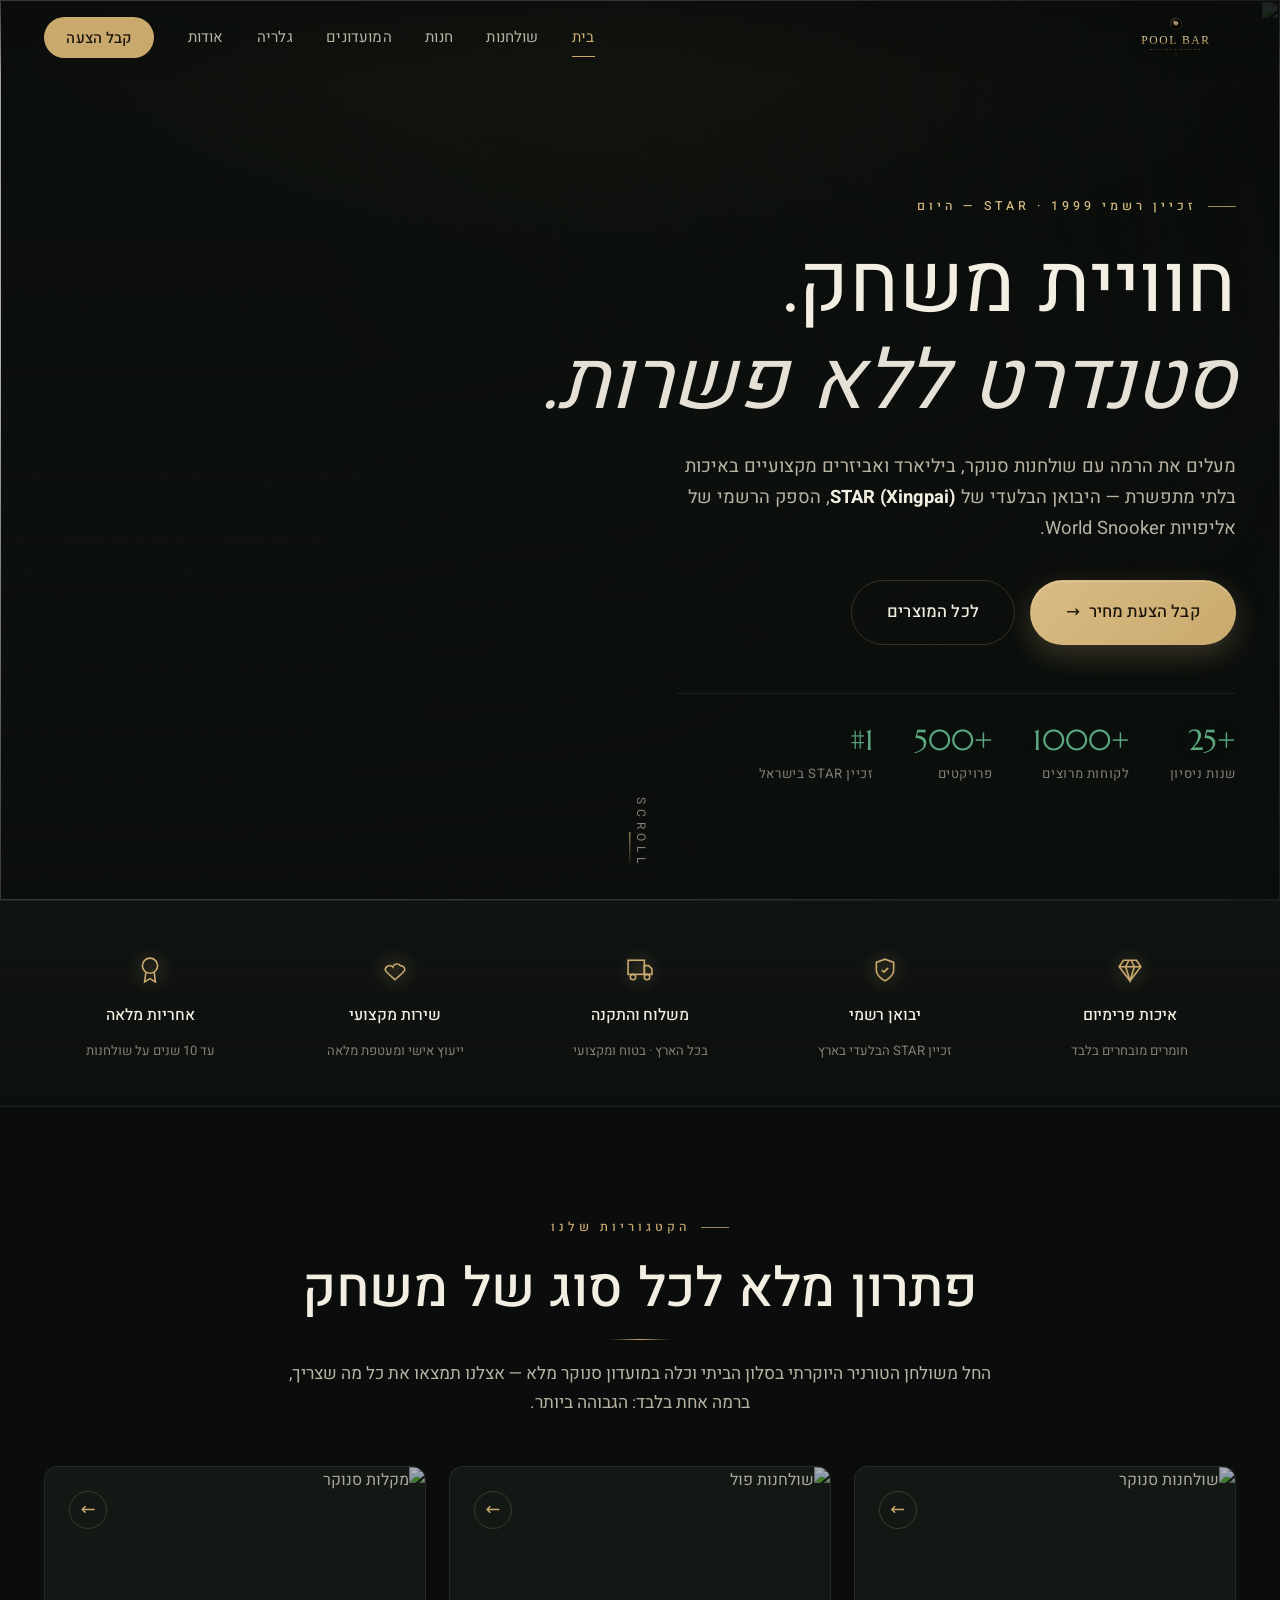
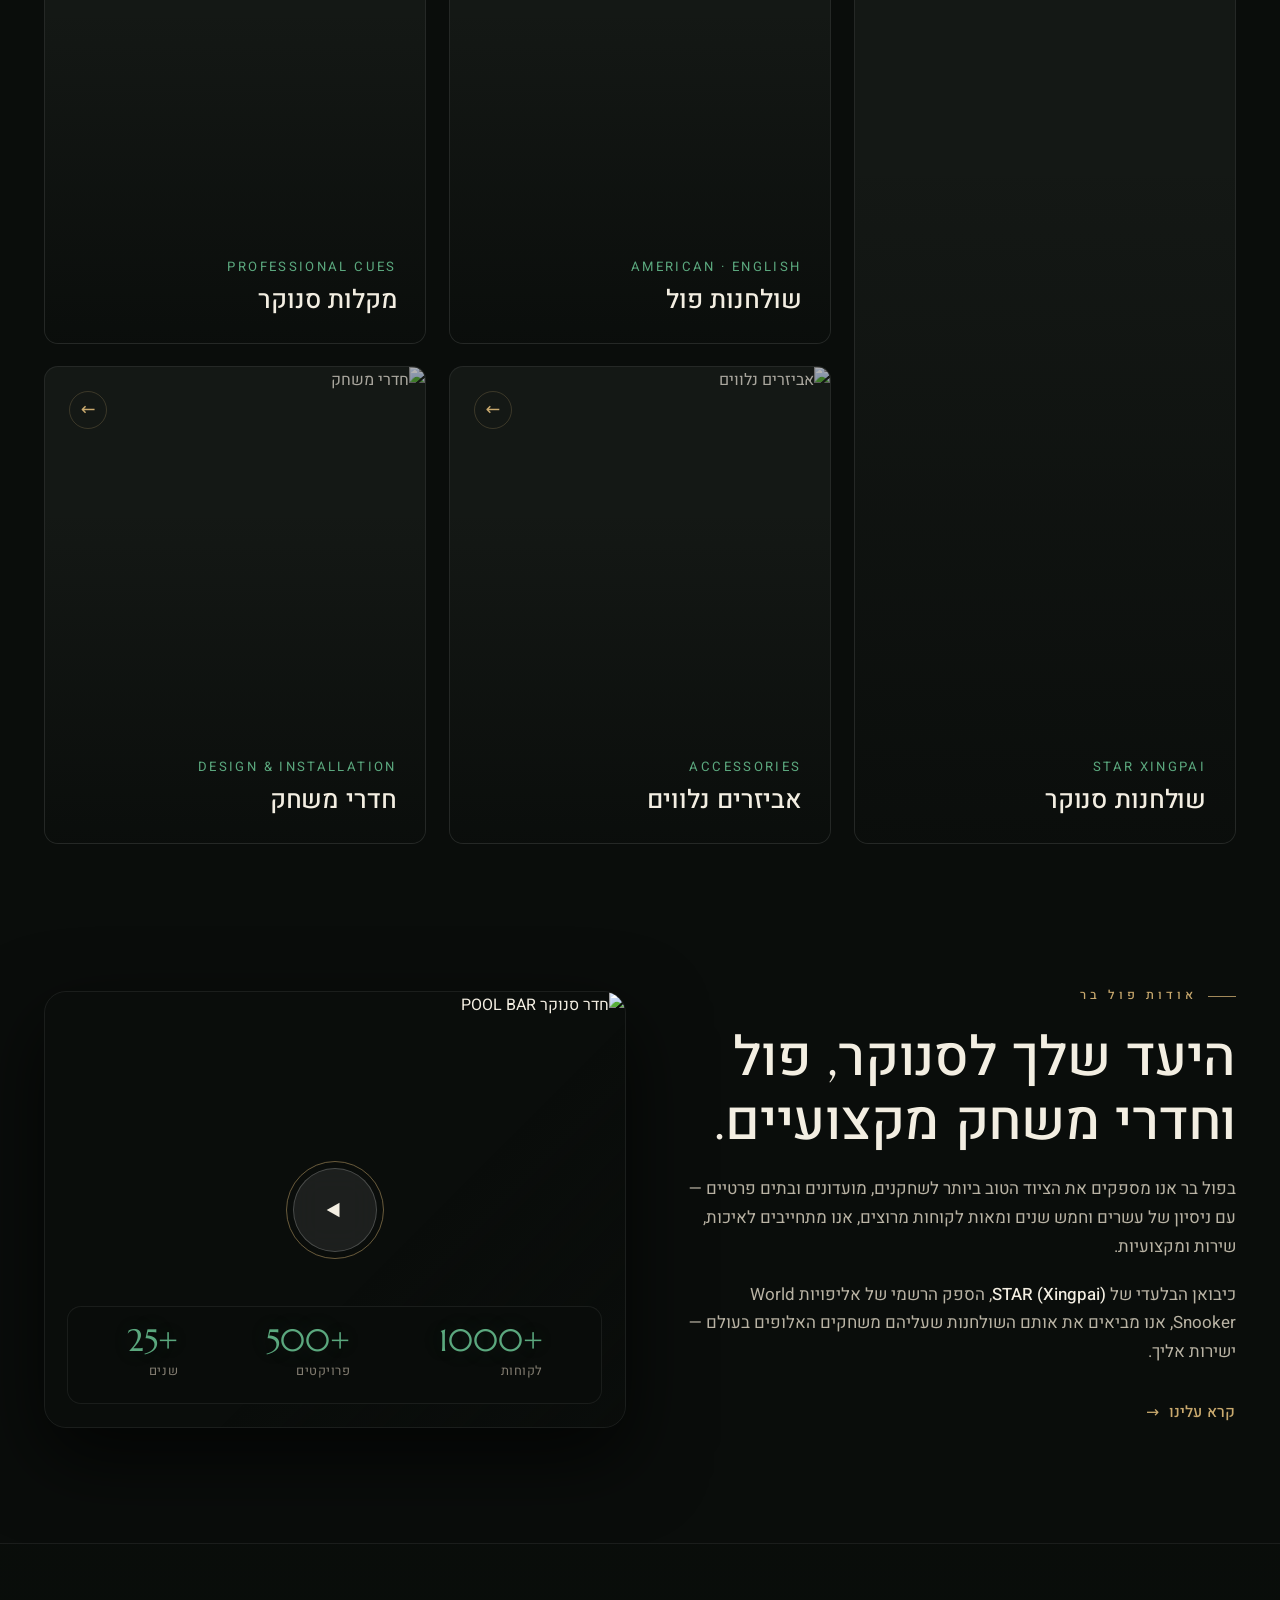
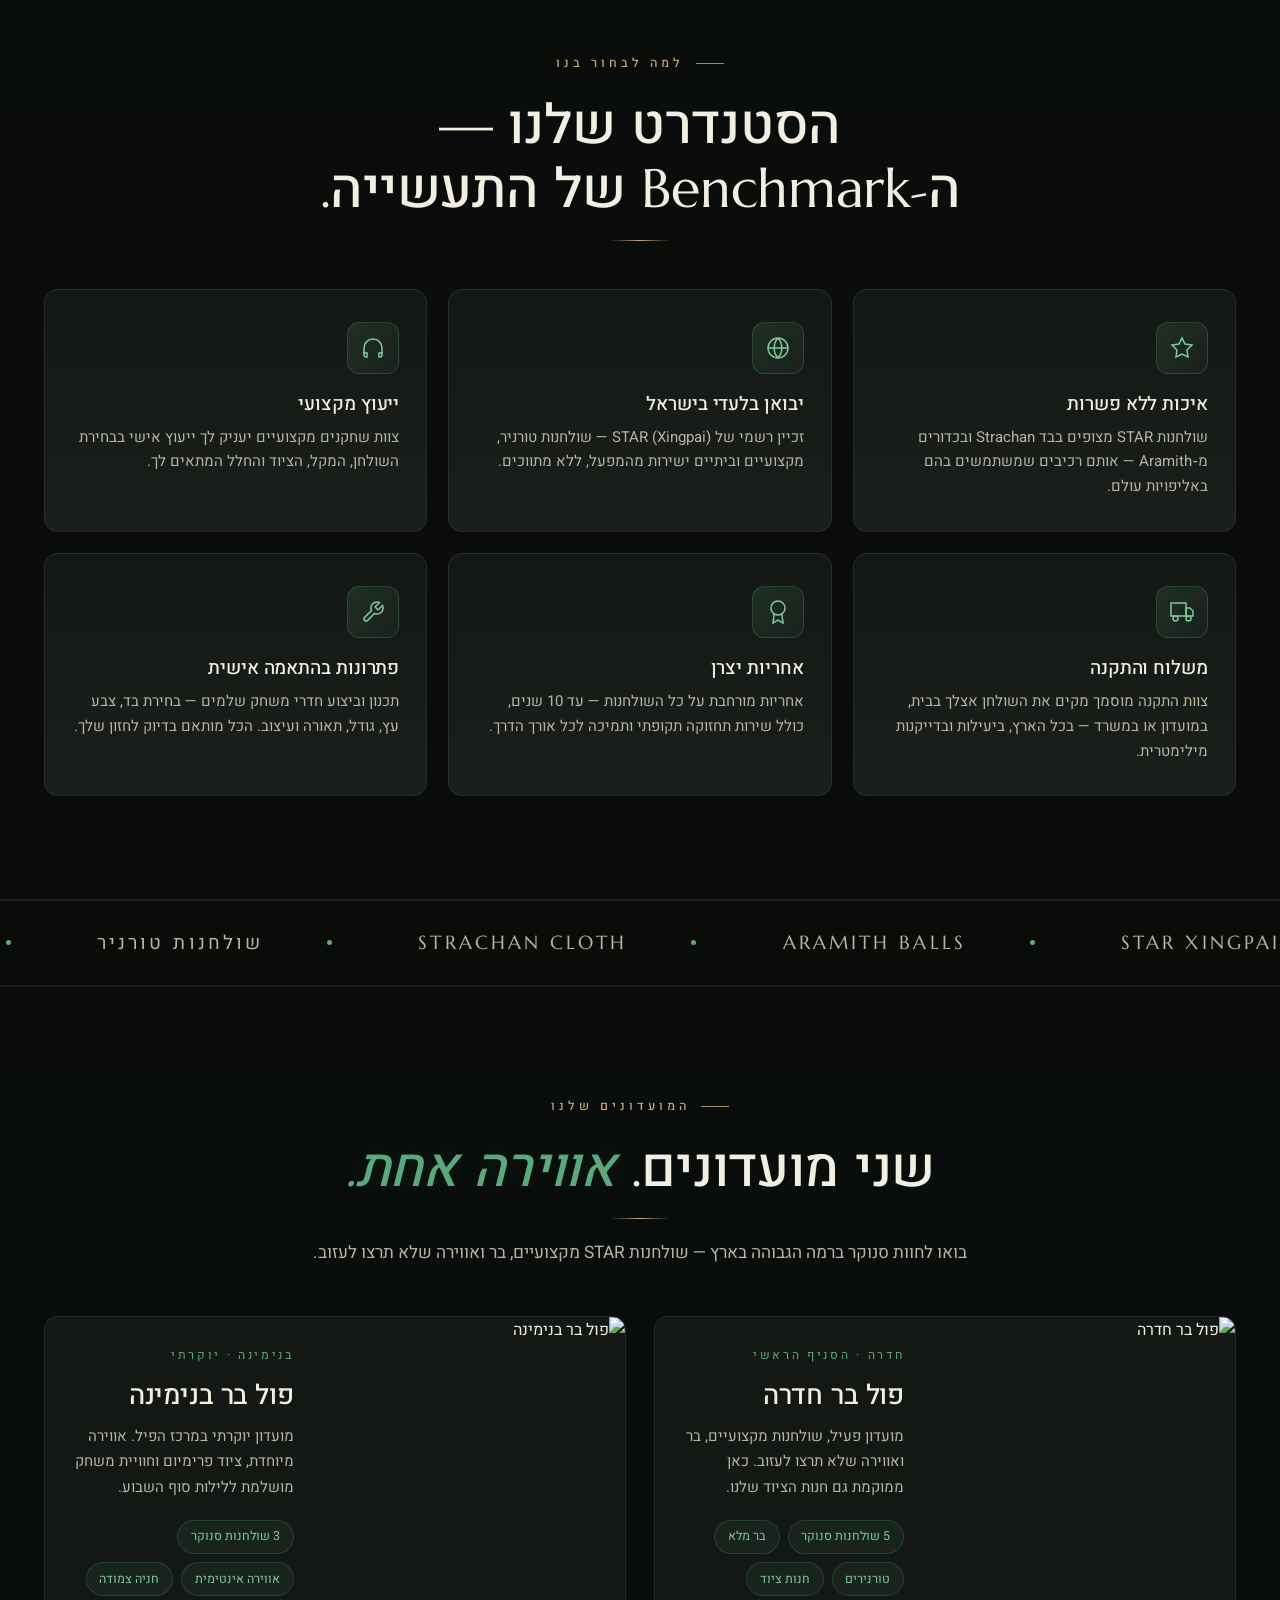
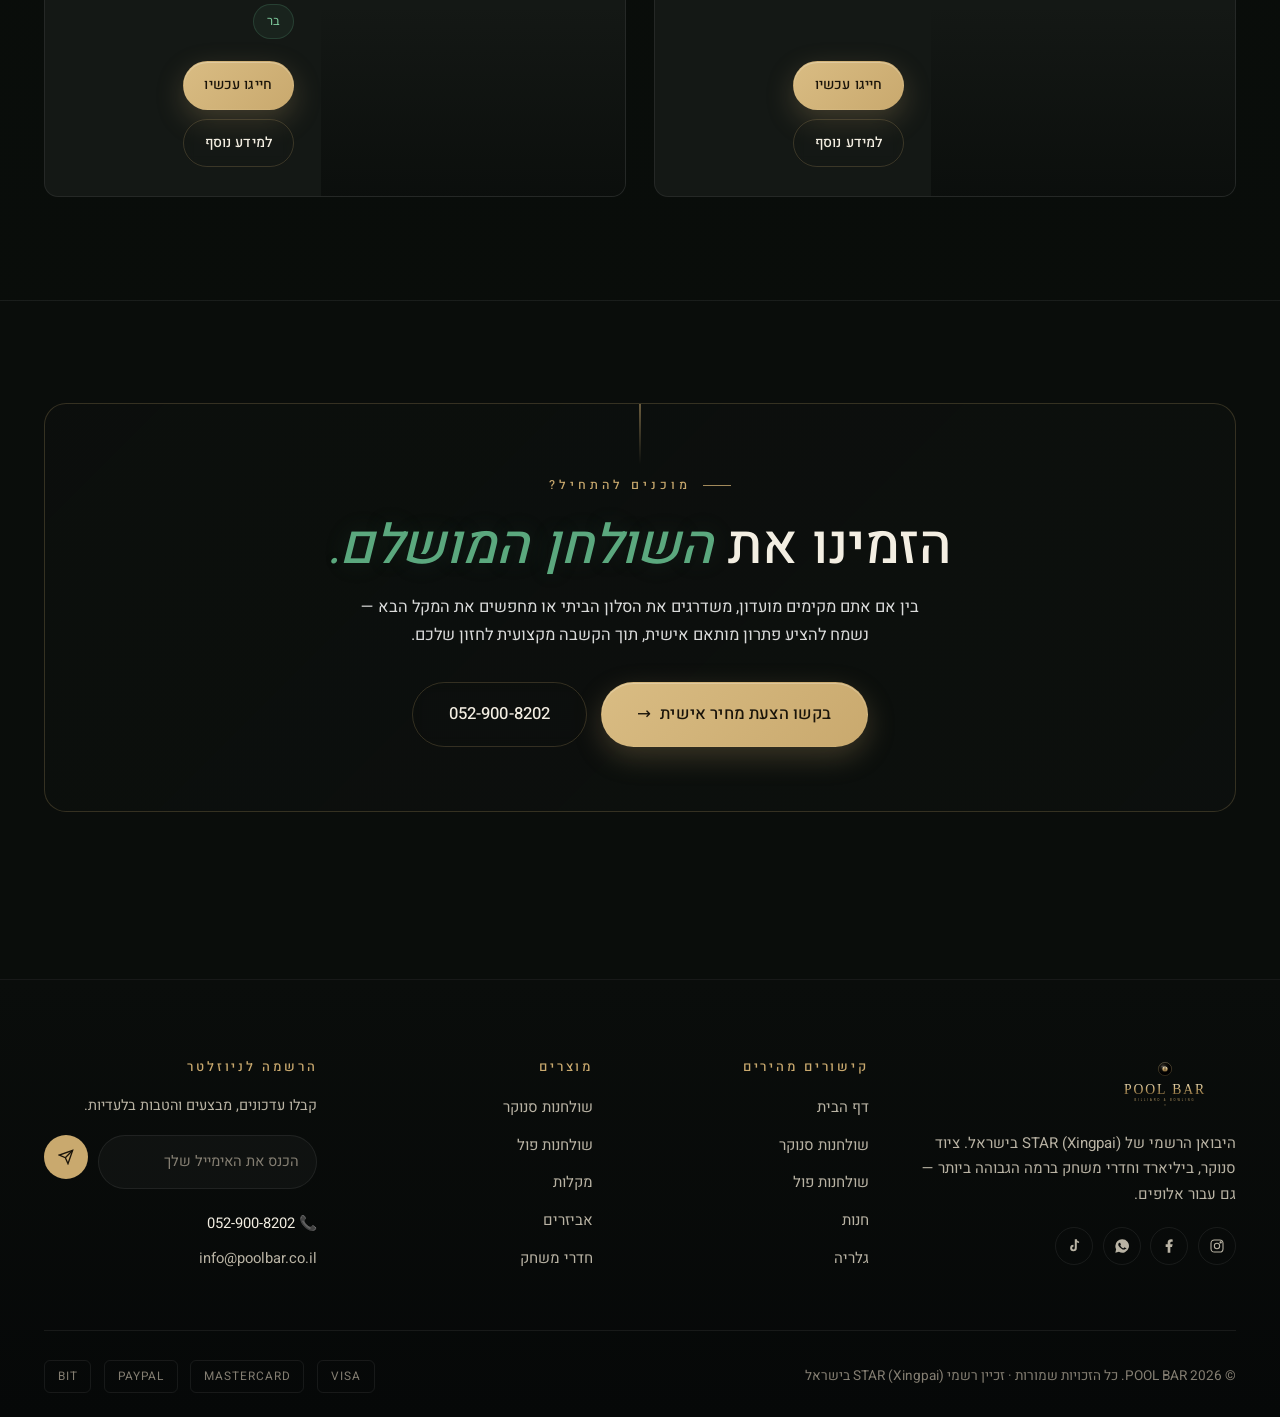
==== commit 134f9267: "Bring background photos to more sections - Hero photo is now ~95% brightness (was 78%) so the billia" ====
--- a/index.html
+++ b/index.html
@@ -208,7 +208,7 @@
   </section>
 
   <!-- ===== FEATURES / WHY US ===== -->
-  <section class="section">
+  <section class="section section-photo">
     <div class="container">
       <div class="section-header reveal">
         <span class="eyebrow">למה לבחור בנו</span>
@@ -281,7 +281,7 @@
   </div>
 
   <!-- ===== CLUBS ===== -->
-  <section class="section">
+  <section class="section section-photo-2">
     <div class="container">
       <div class="section-header reveal">
         <span class="eyebrow">המועדונים שלנו</span>
--- a/css/style.css
+++ b/css/style.css
@@ -18,6 +18,10 @@
   --gold-2: #d9bc83;
   --gold-3: #e8d4a3;
   --gold-deep: #8a7044;
+  --green: #5ba87e;
+  --green-2: #7ec99c;
+  --green-3: #a6e0c0;
+  --green-deep: #2d6e4d;
   --felt: #1a7a4f;
   --felt-deep: #0f5132;
 
@@ -128,8 +132,18 @@
 }
 
 .text-gold { color: var(--gold); }
+.text-green { color: var(--green); }
 .text-cream { color: var(--text); }
 .italic { font-style: italic; }
+
+/* Italic-highlighted accents inside headings — refined green */
+h1 .italic.text-gold,
+h2 .italic.text-gold,
+h3 .italic.text-gold,
+.italic.text-gold {
+  color: var(--green);
+  text-shadow: 0 0 24px rgba(91, 168, 126, 0.15);
+}
 
 /* ============================================
    LAYOUT
@@ -142,6 +156,23 @@
 }
 .section { padding: clamp(4rem, 8vw, 7rem) 0; }
 .section-tight { padding: clamp(2.5rem, 5vw, 4rem) 0; }
+
+.section-photo {
+  position: relative;
+  background:
+    linear-gradient(180deg, rgba(10, 13, 11, 0.92), rgba(10, 13, 11, 0.85)),
+    url("https://images.unsplash.com/photo-1517232115160-ff93364542dd?auto=format&fit=crop&w=2000&q=80") center / cover fixed no-repeat;
+  border-top: 1px solid var(--line);
+  border-bottom: 1px solid var(--line);
+}
+.section-photo-2 {
+  position: relative;
+  background:
+    linear-gradient(180deg, rgba(10, 13, 11, 0.9), rgba(10, 13, 11, 0.92)),
+    url("https://images.unsplash.com/photo-1611159963037-95acb6e9c8aa?auto=format&fit=crop&w=2000&q=80") center / cover fixed no-repeat;
+  border-top: 1px solid var(--line);
+  border-bottom: 1px solid var(--line);
+}
 
 .section-header { max-width: 720px; margin: 0 auto 3rem; text-align: center; }
 .section-header.left { text-align: right; margin-right: 0; margin-left: auto; }
@@ -323,16 +354,15 @@
   width: 100%; height: 100%;
   object-fit: cover;
   object-position: center;
-  filter: brightness(.55) contrast(1.06) saturate(1.05);
+  filter: brightness(.95) contrast(1.06) saturate(1.1);
 }
 .hero-bg::after {
   content: '';
   position: absolute;
   inset: 0;
   background:
-    radial-gradient(ellipse 70% 50% at 50% 50%, transparent 0%, rgba(10, 13, 11, 0.65) 80%),
-    linear-gradient(180deg, rgba(10, 13, 11, 0.55) 0%, rgba(10, 13, 11, 0.4) 40%, rgba(10, 13, 11, 0.95) 100%),
-    linear-gradient(270deg, rgba(10, 13, 11, 0.6), transparent 60%);
+    linear-gradient(180deg, rgba(10, 13, 11, 0.15) 0%, rgba(10, 13, 11, 0.05) 40%, rgba(10, 13, 11, 0.75) 100%),
+    linear-gradient(270deg, rgba(10, 13, 11, 0.65), rgba(10, 13, 11, 0.1) 50%, transparent 75%);
 }
 
 .hero-content {
@@ -348,8 +378,9 @@
 .hero h1 .accent {
   display: block;
   font-style: italic;
-  color: var(--gold);
+  color: var(--text);
   font-weight: 400;
+  opacity: 0.95;
 }
 .hero p.lead {
   font-size: 1.15rem;
@@ -375,10 +406,11 @@
   display: block;
   font-family: var(--font-display);
   font-size: 1.8rem;
-  color: var(--gold);
+  color: var(--green);
   font-weight: 500;
   line-height: 1;
   margin-bottom: .3rem;
+  text-shadow: 0 0 24px rgba(91, 168, 126, 0.15);
 }
 .hero-meta-item span {
   font-size: .82rem;
@@ -509,7 +541,7 @@
 }
 .cat-body span {
   font-size: .82rem;
-  color: var(--gold);
+  color: var(--green);
   letter-spacing: 0.18em;
   text-transform: uppercase;
 }
@@ -617,9 +649,10 @@
   display: block;
   font-family: var(--font-display);
   font-size: clamp(1.5rem, 2.4vw, 2rem);
-  color: var(--gold);
+  color: var(--green);
   font-weight: 500;
   line-height: 1;
+  text-shadow: 0 0 24px rgba(91, 168, 126, 0.18);
 }
 .stat span {
   font-size: .8rem;
@@ -665,9 +698,9 @@
   border-radius: 12px;
   display: grid;
   place-items: center;
-  background: linear-gradient(135deg, rgba(201, 169, 110, 0.14), rgba(201, 169, 110, 0.04));
-  border: 1px solid var(--line-strong);
-  color: var(--gold);
+  background: linear-gradient(135deg, rgba(91, 168, 126, 0.16), rgba(91, 168, 126, 0.04));
+  border: 1px solid rgba(91, 168, 126, 0.25);
+  color: var(--green-2);
   margin-bottom: 1.2rem;
 }
 .feature h3 {
@@ -713,7 +746,7 @@
 }
 .product:hover .product-img img { transform: scale(1.06); }
 .product-body { padding: 1.4rem 1.5rem 1.6rem; flex: 1; display: flex; flex-direction: column; }
-.product-cat { font-size: .76rem; letter-spacing: 0.18em; color: var(--gold); text-transform: uppercase; margin-bottom: .6rem; }
+.product-cat { font-size: .76rem; letter-spacing: 0.18em; color: var(--green); text-transform: uppercase; margin-bottom: .6rem; }
 .product-body h3 {
   font-family: var(--font-display);
   font-size: 1.4rem;
@@ -766,7 +799,7 @@
 .club-info .city {
   font-size: .76rem;
   letter-spacing: 0.22em;
-  color: var(--gold);
+  color: var(--green);
   text-transform: uppercase;
   margin-bottom: .8rem;
 }
@@ -783,9 +816,9 @@
 .club-features span {
   font-size: .78rem;
   padding: .35rem .8rem;
-  background: rgba(201, 169, 110, 0.07);
-  border: 1px solid var(--line-strong);
-  color: var(--gold-2);
+  background: rgba(91, 168, 126, 0.08);
+  border: 1px solid rgba(91, 168, 126, 0.22);
+  color: var(--green-2);
   border-radius: 999px;
 }
 .club-actions { display: flex; gap: .6rem; flex-wrap: wrap; margin-top: auto; }
@@ -797,13 +830,17 @@
   border-radius: var(--radius-lg);
   padding: clamp(2.8rem, 5vw, 4.5rem);
   background:
-    linear-gradient(135deg, rgba(201, 169, 110, 0.08), rgba(26, 122, 79, 0.04)),
+    linear-gradient(135deg, rgba(10, 13, 11, 0.86), rgba(10, 13, 11, 0.78)),
+    url("https://images.unsplash.com/photo-1574079437995-d2c107c47b71?auto=format&fit=crop&w=1600&q=80") center / cover no-repeat,
     var(--surface);
   border: 1px solid var(--line-strong);
   text-align: center;
   position: relative;
   overflow: hidden;
-}
+  color: var(--text);
+}
+.cta-banner h2 { color: var(--text); }
+.cta-banner p { color: rgba(255, 255, 255, 0.85); }
 .cta-banner::before {
   content: '';
   position: absolute;
@@ -1164,7 +1201,7 @@
 .marquee-item::after {
   content: '';
   width: 5px; height: 5px;
-  background: var(--gold);
+  background: var(--green);
   border-radius: 50%;
   margin-right: 4rem;
 }
